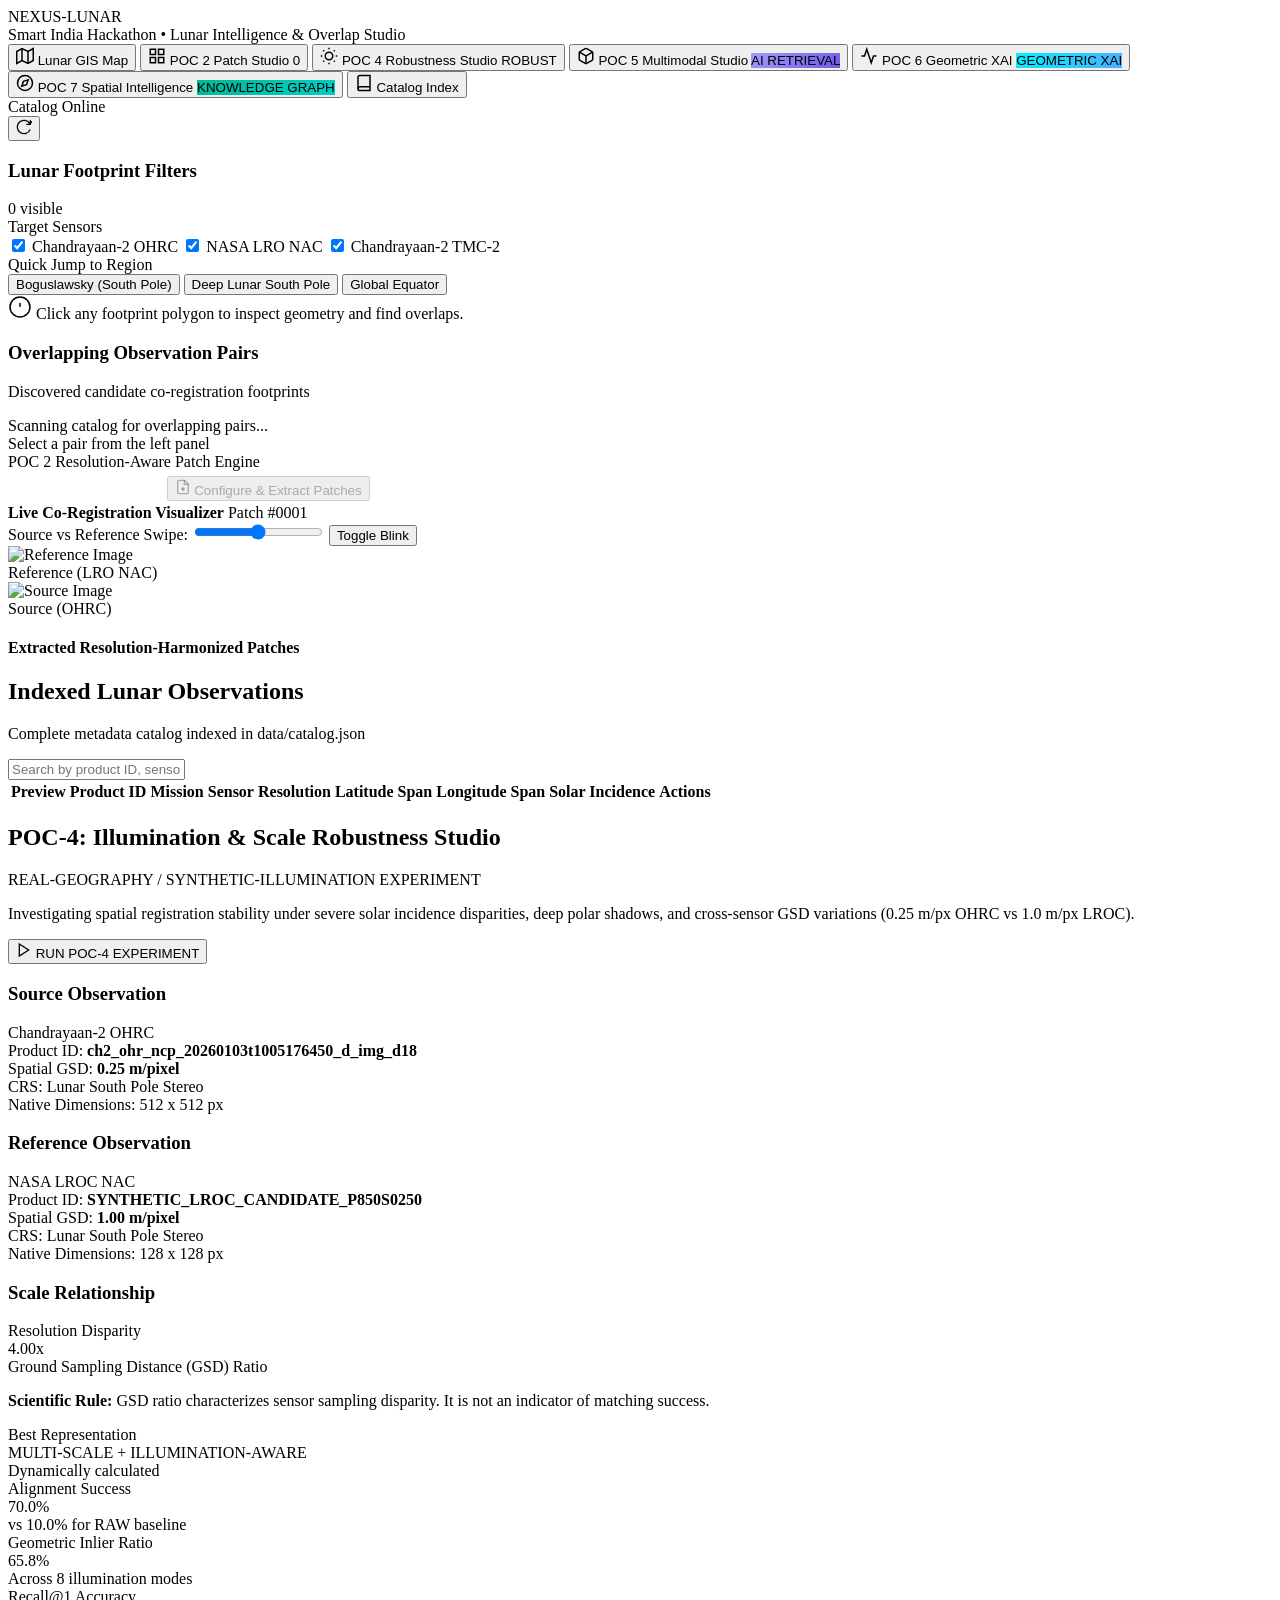
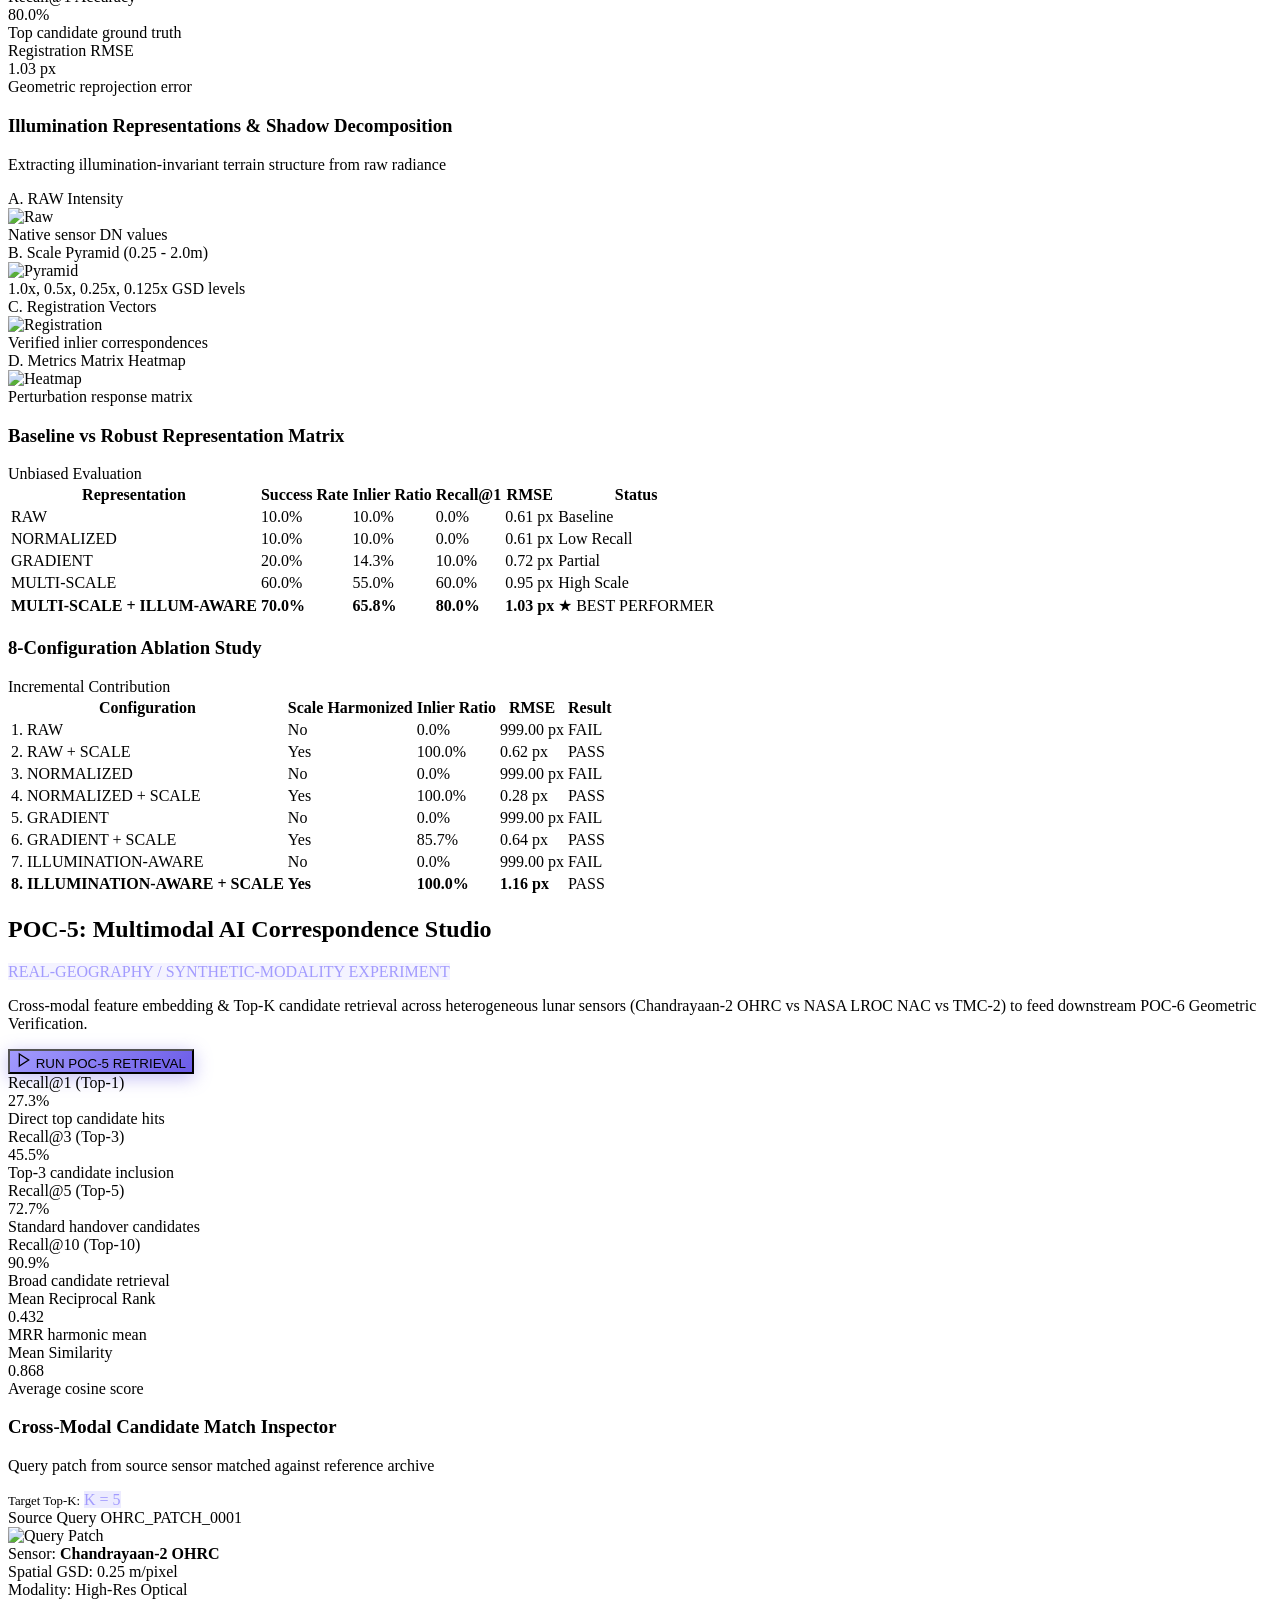
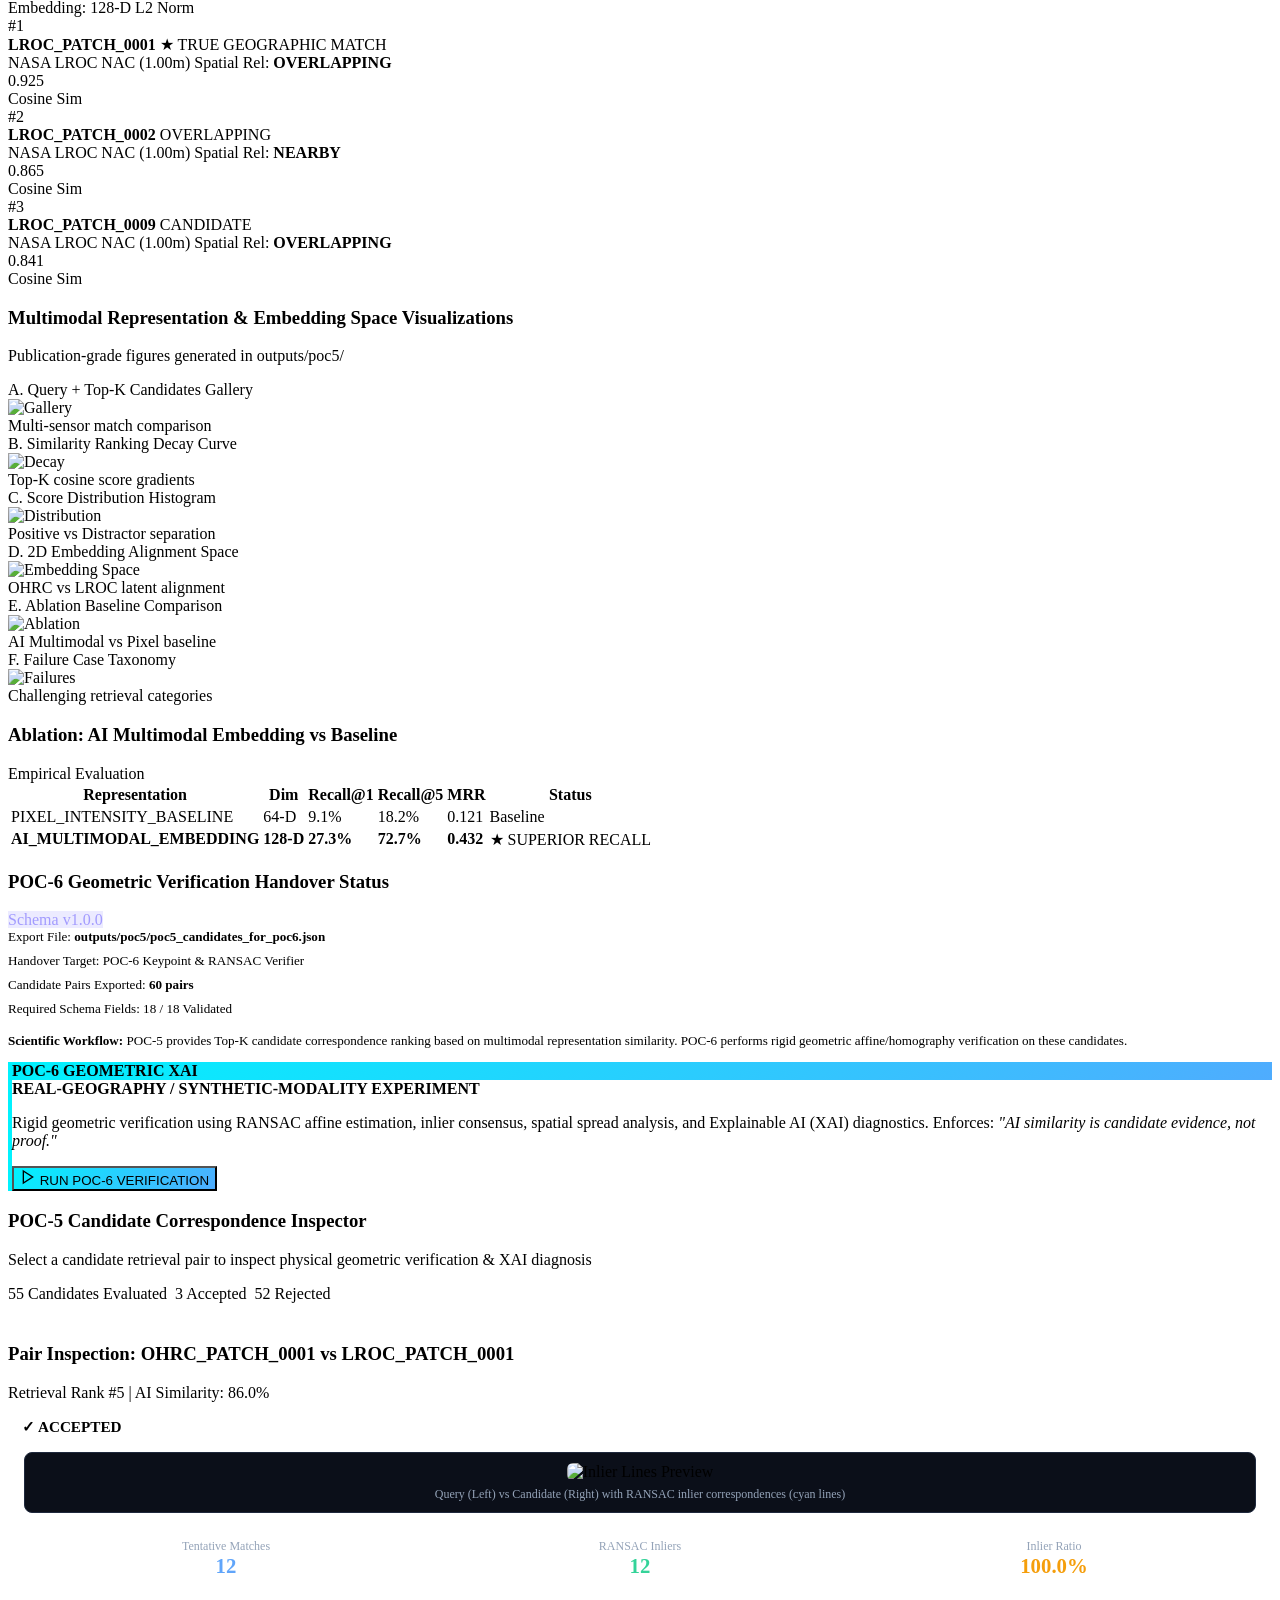
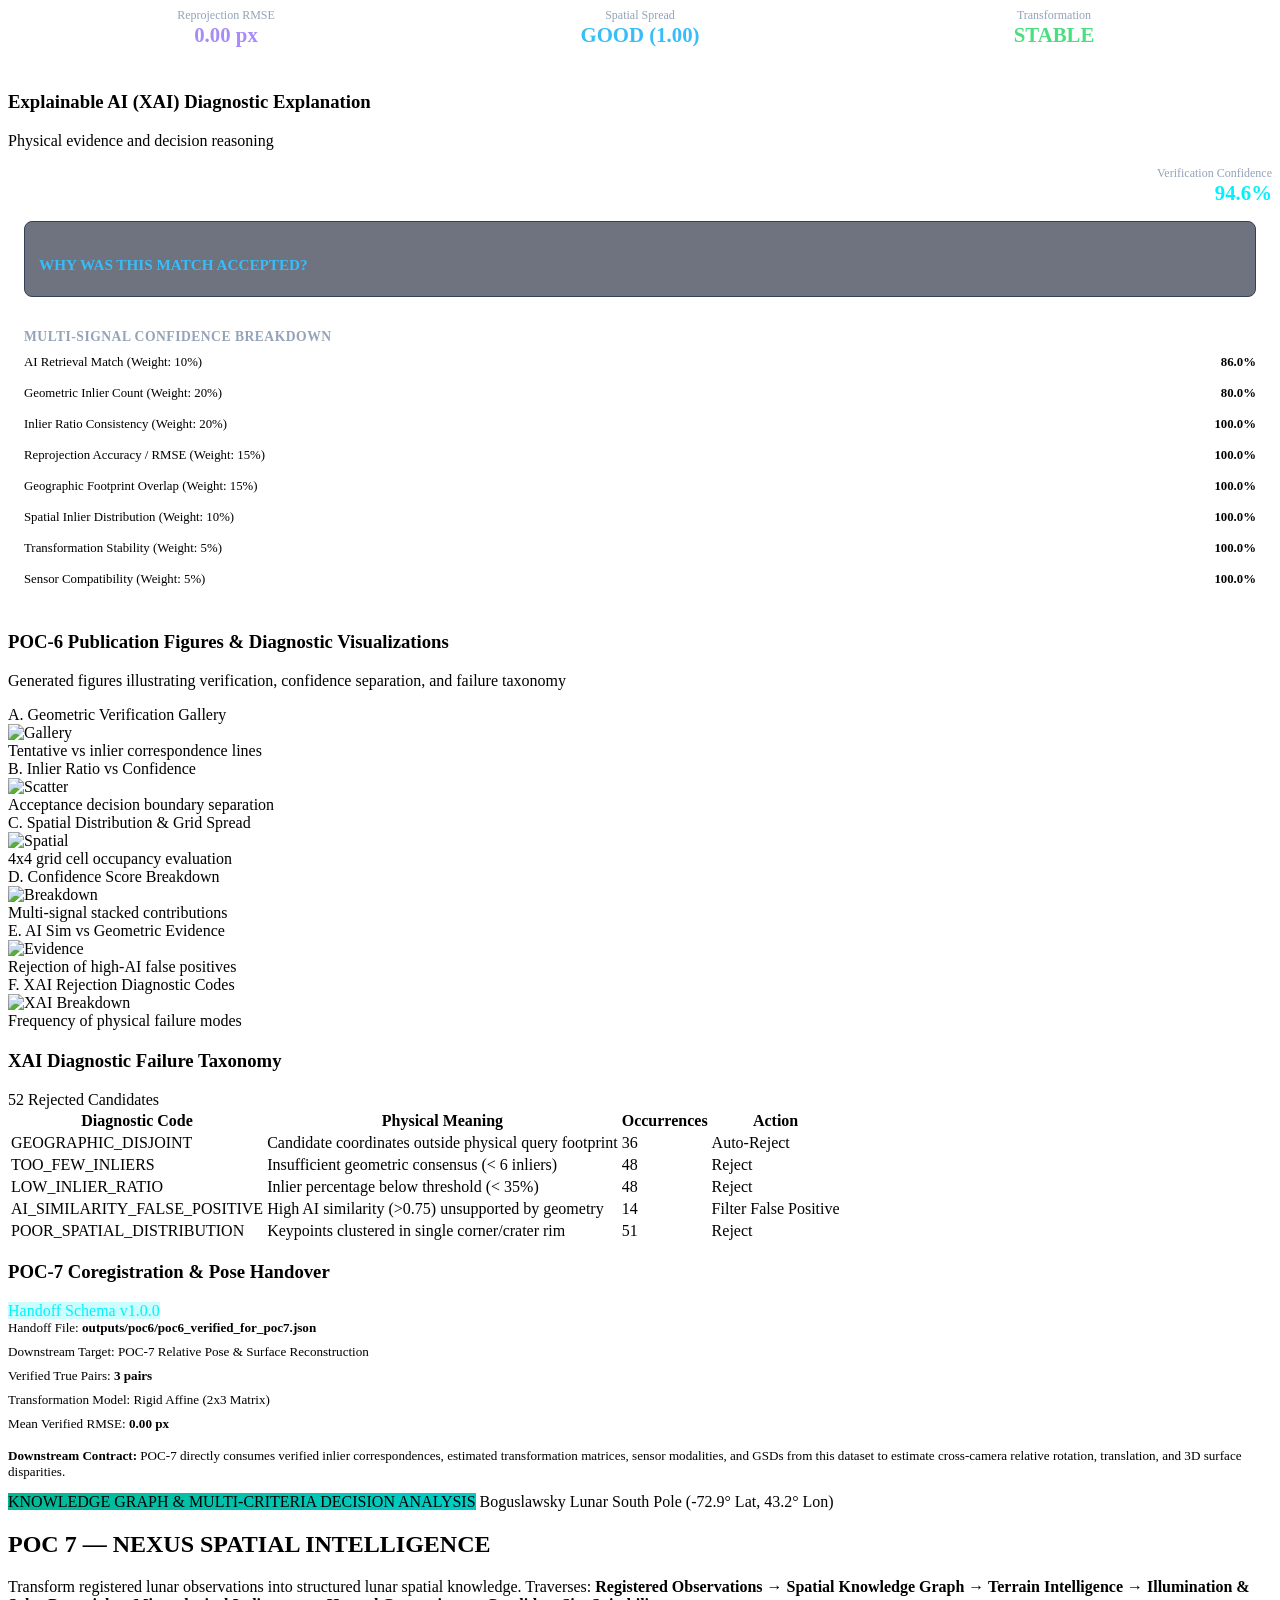
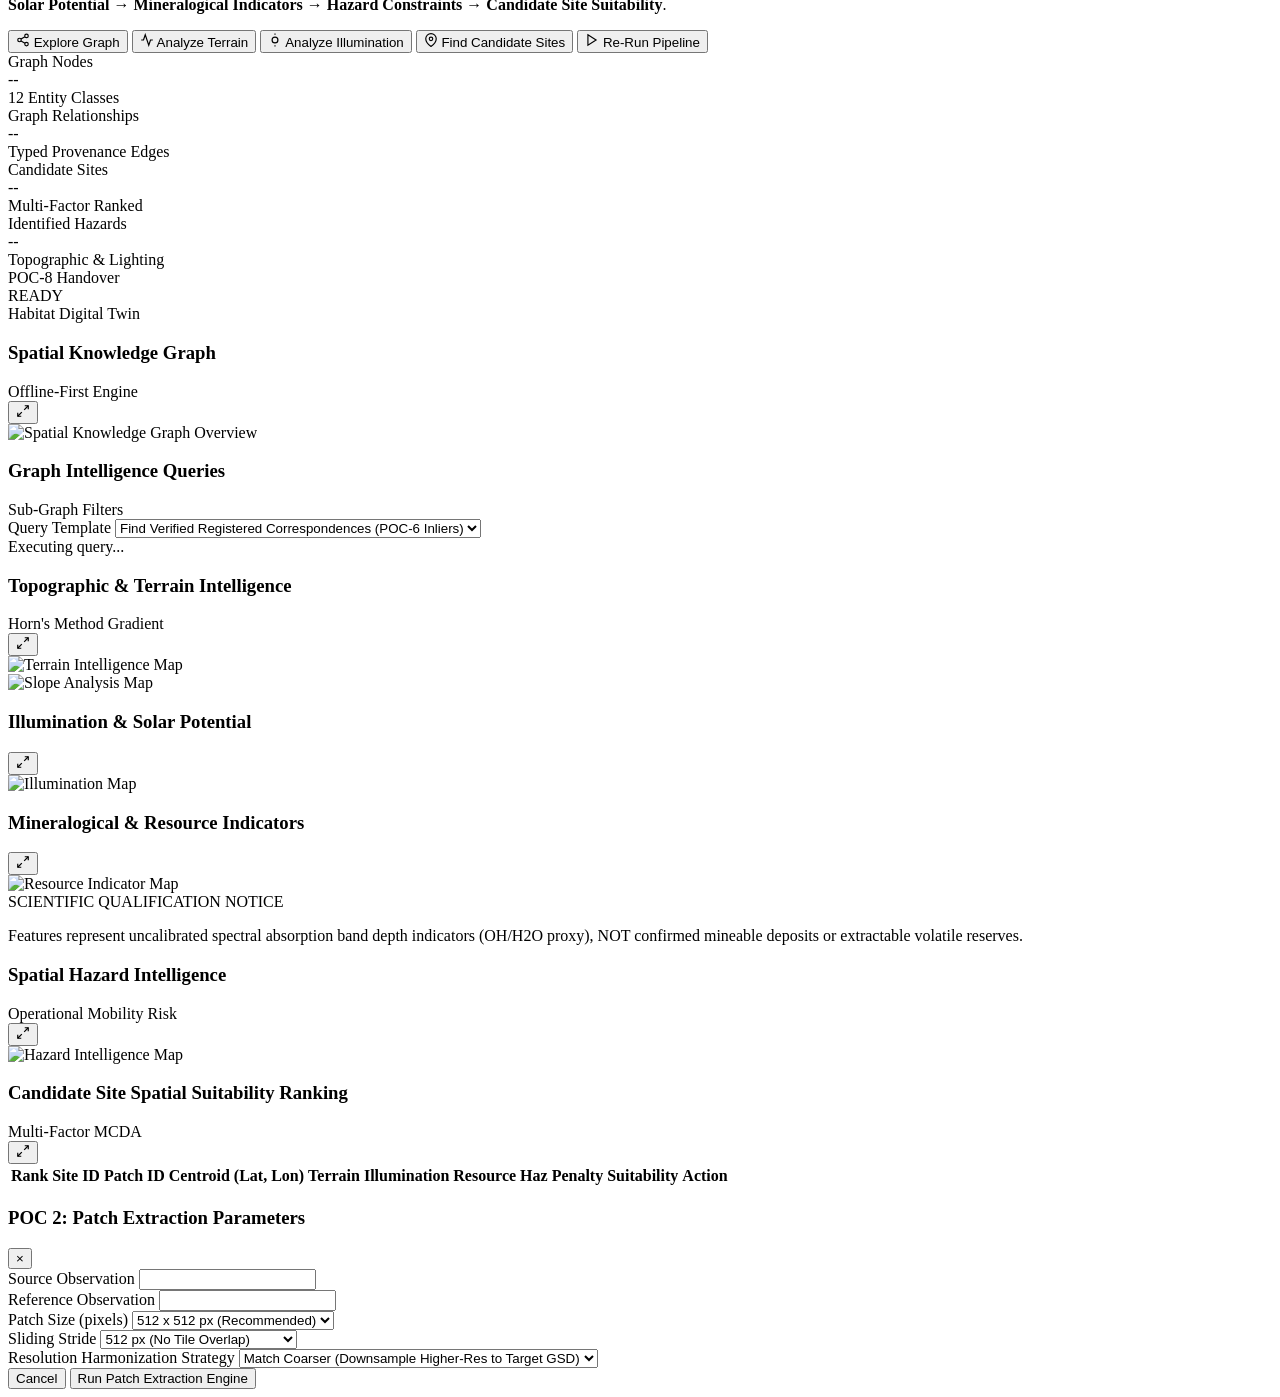
==== web/index.html @ 6a00c462 "feat(POC-7): NEXUS Spatial Intelligence - complete implementation + audit corrections NEXUS-LUNAR PO" ====
<!DOCTYPE html>
<html lang="en">
<head>
  <meta charset="UTF-8">
  <meta name="viewport" content="width=device-width, initial-scale=1.0">
  <title>NEXUS-LUNAR | AI Lunar Intelligence & Spatial Studio</title>
  <link rel="preconnect" href="https://fonts.googleapis.com">
  <link rel="preconnect" href="https://fonts.gstatic.com" crossorigin>
  <link href="https://fonts.googleapis.com/css2?family=Outfit:wght@300;400;500;600;700;800&family=JetBrains+Mono:wght@400;500;600&display=swap" rel="stylesheet">
  <!-- Leaflet CSS for Lunar GIS -->
  <link rel="stylesheet" href="https://unpkg.com/leaflet@1.9.4/dist/leaflet.css" integrity="sha256-p4NxAoJBhIIN+hmNHrzRCf9tD/miZyoHS5obTRR9BMY=" crossorigin=""/>
  <link rel="stylesheet" href="/style.css">
</head>
<body class="nexus-theme">
  <div class="app-layout">
    <!-- Top Navigation Bar -->
    <header class="top-nav">
      <div class="nav-brand">
        <div class="brand-logo">
          <div class="orbit-ring"></div>
          <div class="lunar-core"></div>
        </div>
        <div class="brand-text">
          <div class="brand-title">NEXUS<span>-LUNAR</span></div>
          <div class="brand-subtitle">Smart India Hackathon • Lunar Intelligence & Overlap Studio</div>
        </div>
      </div>

      <div class="nav-tabs">
        <button class="nav-tab active" data-tab="tab-map" id="tabBtnMap">
          <svg width="18" height="18" viewBox="0 0 24 24" fill="none" stroke="currentColor" stroke-width="2"><polygon points="1 6 1 22 8 18 16 22 23 18 23 2 16 6 8 2 1 6"></polygon><line x1="8" y1="2" x2="8" y2="18"></line><line x1="16" y1="6" x2="16" y2="22"></line></svg>
          Lunar GIS Map
        </button>
        <button class="nav-tab" data-tab="tab-patches" id="tabBtnPatches">
          <svg width="18" height="18" viewBox="0 0 24 24" fill="none" stroke="currentColor" stroke-width="2"><rect x="3" y="3" width="7" height="7"></rect><rect x="14" y="3" width="7" height="7"></rect><rect x="14" y="14" width="7" height="7"></rect><rect x="3" y="14" width="7" height="7"></rect></svg>
          POC 2 Patch Studio
          <span class="badge-pulse" id="pairCountBadge">0</span>
        </button>
        <button class="nav-tab" data-tab="tab-poc4" id="tabBtnPOC4">
          <svg width="18" height="18" viewBox="0 0 24 24" fill="none" stroke="currentColor" stroke-width="2"><circle cx="12" cy="12" r="5"></circle><line x1="12" y1="1" x2="12" y2="3"></line><line x1="12" y1="21" x2="12" y2="23"></line><line x1="4.22" y1="4.22" x2="5.64" y2="5.64"></line><line x1="18.36" y1="18.36" x2="19.78" y2="19.78"></line><line x1="1" y1="12" x2="3" y2="12"></line><line x1="21" y1="12" x2="23" y2="12"></line><line x1="4.22" y1="19.78" x2="5.64" y2="18.36"></line><line x1="18.36" y1="5.64" x2="19.78" y2="4.22"></line></svg>
          POC 4 Robustness Studio
          <span class="badge-pulse" id="poc4Badge">ROBUST</span>
        </button>
        <button class="nav-tab" data-tab="tab-poc5" id="tabBtnPOC5">
          <svg width="18" height="18" viewBox="0 0 24 24" fill="none" stroke="currentColor" stroke-width="2"><path d="M21 16V8a2 2 0 0 0-1-1.73l-7-4a2 2 0 0 0-2 0l-7 4A2 2 0 0 0 3 8v8a2 2 0 0 0 1 1.73l7 4a2 2 0 0 0 2 0l7-4A2 2 0 0 0 21 16z"></path><polyline points="3.27 6.96 12 12.01 20.73 6.96"></polyline><line x1="12" y1="22.08" x2="12" y2="12"></line></svg>
          POC 5 Multimodal Studio
          <span class="badge-pulse" id="poc5Badge" style="background: linear-gradient(135deg, #a29bfe, #6c5ce7);">AI RETRIEVAL</span>
        </button>
        <button class="nav-tab" data-tab="tab-poc6" id="tabBtnPOC6">
          <svg width="18" height="18" viewBox="0 0 24 24" fill="none" stroke="currentColor" stroke-width="2"><polyline points="22 12 18 12 15 21 9 3 6 12 2 12"></polyline></svg>
          POC 6 Geometric XAI
          <span class="badge-pulse" id="poc6Badge" style="background: linear-gradient(135deg, #00f2fe, #4facfe);">GEOMETRIC XAI</span>
        </button>
        <button class="nav-tab" data-tab="tab-poc7" id="tabBtnPOC7">
          <svg width="18" height="18" viewBox="0 0 24 24" fill="none" stroke="currentColor" stroke-width="2"><circle cx="12" cy="12" r="10"></circle><polygon points="16.24 7.76 14.12 14.12 7.76 16.24 9.88 9.88 16.24 7.76"></polygon></svg>
          POC 7 Spatial Intelligence
          <span class="badge-pulse" id="poc7Badge" style="background: linear-gradient(135deg, #00b894, #00cec9);">KNOWLEDGE GRAPH</span>
        </button>
        <button class="nav-tab" data-tab="tab-catalog" id="tabBtnCatalog">
          <svg width="18" height="18" viewBox="0 0 24 24" fill="none" stroke="currentColor" stroke-width="2"><path d="M4 19.5A2.5 2.5 0 0 1 6.5 17H20"></path><path d="M6.5 2H20v20H6.5A2.5 2.5 0 0 1 4 19.5v-15A2.5 2.5 0 0 1 6.5 2z"></path></svg>
          Catalog Index
        </button>
      </div>


      <div class="nav-actions">
        <div class="status-indicator">
          <span class="pulse-dot"></span>
          <span class="status-text" id="statusText">Catalog Online</span>
        </div>
        <button class="btn-refresh" id="btnRefreshCatalog" title="Reload Catalog">
          <svg width="16" height="16" viewBox="0 0 24 24" fill="none" stroke="currentColor" stroke-width="2"><path d="M21.5 2v6h-6M21.34 15.57a10 10 0 1 1-.57-8.38l5.67-5.67"/></svg>
        </button>
      </div>
    </header>

    <!-- Main Content Workspace -->
    <main class="main-content">
      <!-- TAB 1: Lunar GIS Map View -->
      <section class="tab-pane active" id="tab-map">
        <div class="map-workspace">
          <div id="lunarMap" class="lunar-map-container"></div>

          <!-- Map Overlay Floating Control Panel -->
          <div class="map-floating-panel glassmorphism">
            <div class="panel-header">
              <h3>Lunar Footprint Filters</h3>
              <span class="tag-pill" id="visibleFootprintsCount">0 visible</span>
            </div>
            
            <div class="filter-group">
              <label class="filter-label">Target Sensors</label>
              <div class="sensor-chips">
                <label class="chip chip-ohrc">
                  <input type="checkbox" checked value="OHRC" class="sensor-filter">
                  <span class="chip-color"></span> Chandrayaan-2 OHRC
                </label>
                <label class="chip chip-lro">
                  <input type="checkbox" checked value="LRO_NAC" class="sensor-filter">
                  <span class="chip-color"></span> NASA LRO NAC
                </label>
                <label class="chip chip-tmc">
                  <input type="checkbox" checked value="TMC2" class="sensor-filter">
                  <span class="chip-color"></span> Chandrayaan-2 TMC-2
                </label>
              </div>
            </div>

            <div class="quick-jump-group">
              <label class="filter-label">Quick Jump to Region</label>
              <div class="jump-buttons">
                <button class="btn-jump" data-lat="-73.25" data-lon="26.0" data-zoom="7">
                  Boguslawsky (South Pole)
                </button>
                <button class="btn-jump" data-lat="-85.0" data-lon="0.0" data-zoom="6">
                  Deep Lunar South Pole
                </button>
                <button class="btn-jump" data-lat="0.0" data-lon="0.0" data-zoom="3">
                  Global Equator
                </button>
              </div>
            </div>

            <div class="layer-info-card" id="selectedObservationCard">
              <div class="card-empty-state">
                <svg width="24" height="24" viewBox="0 0 24 24" fill="none" stroke="currentColor" stroke-width="1.5"><circle cx="12" cy="12" r="10"></circle><line x1="12" y1="8" x2="12" y2="12"></line><line x1="12" y1="16" x2="12.01" y2="16"></line></svg>
                <span>Click any footprint polygon to inspect geometry and find overlaps.</span>
              </div>
            </div>
          </div>
        </div>
      </section>

      <!-- TAB 2: POC 2 Patch Studio -->
      <section class="tab-pane" id="tab-patches">
        <div class="patches-studio-layout">
          <!-- Left Sidebar: Overlapping Pairs Browser -->
          <aside class="studio-sidebar glassmorphism">
            <div class="sidebar-header">
              <h3>Overlapping Observation Pairs</h3>
              <p class="subtitle">Discovered candidate co-registration footprints</p>
            </div>

            <div class="pairs-list" id="pairsContainer">
              <!-- Dynamically populated -->
              <div class="loading-spinner-box">
                <div class="spinner"></div>
                <span>Scanning catalog for overlapping pairs...</span>
              </div>
            </div>
          </aside>

          <!-- Right Center: Patch Studio & Split Comparison Canvas -->
          <section class="studio-workspace">
            <div class="studio-topbar glassmorphism" id="activePairBanner">
              <div class="pair-headline">
                <div class="headline-title" id="bannerPairTitle">Select a pair from the left panel</div>
                <div class="headline-meta" id="bannerPairMeta">POC 2 Resolution-Aware Patch Engine</div>
              </div>
              <div class="pair-actions">
                <button class="btn-secondary" id="btnViewPairOnMap" disabled style="display: inline-flex; align-items: center; gap: 6px; padding: 9px 14px; font-size: 0.85rem; color: #fff; background: rgba(255,255,255,0.06); border: 1px solid var(--border-subtle); border-radius: 8px; cursor: pointer;">
                  <svg width="15" height="15" viewBox="0 0 24 24" fill="none" stroke="currentColor" stroke-width="2"><polygon points="1 6 1 22 8 18 16 22 23 18 23 2 16 6 8 2 1 6"></polygon></svg>
                  View on GIS Map
                </button>
                <button class="btn-primary" id="btnOpenExtractModal" disabled>
                  <svg width="16" height="16" viewBox="0 0 24 24" fill="none" stroke="currentColor" stroke-width="2"><path d="M14 2H6a2 2 0 0 0-2 2v16a2 2 0 0 0 2 2h12a2 2 0 0 0 2-2V8z"></path><polyline points="14 2 14 8 20 8"></polyline><line x1="12" y1="18" x2="12" y2="12"></line><line x1="9" y1="15" x2="15" y2="15"></line></svg>
                  Configure & Extract Patches
                </button>
              </div>
            </div>

            <!-- Split-Screen Interactive Comparison Tool -->
            <div class="split-viewer-card glassmorphism" id="splitViewerContainer">
              <div class="viewer-header">
                <div class="viewer-title">
                  <span class="indicator-icon"></span>
                  <strong>Live Co-Registration Visualizer</strong>
                  <span class="active-patch-label" id="currentPatchLabel">Patch #0001</span>
                </div>
                <div class="viewer-controls">
                  <span class="slider-label">Source vs Reference Swipe:</span>
                  <input type="range" min="0" max="100" value="50" class="compare-slider" id="compareSlider">
                  <button class="btn-toggle" id="btnToggleMode">Toggle Blink</button>
                </div>
              </div>

              <div class="comparison-stage" id="comparisonStage">
                <div class="stage-layer layer-ref" id="layerRef">
                  <img id="imgRefView" src="" alt="Reference Image">
                  <div class="stage-tag tag-ref" id="lblRefTag">Reference (LRO NAC)</div>
                </div>
                <div class="stage-layer layer-src" id="layerSrc">
                  <img id="imgSrcView" src="" alt="Source Image">
                  <div class="stage-tag tag-src" id="lblSrcTag">Source (OHRC)</div>
                </div>
                <div class="divider-line" id="dividerLine">
                  <div class="divider-handle"></div>
                </div>
              </div>
            </div>

            <!-- Extracted Patches Grid -->
            <div class="extracted-patches-container">
              <div class="section-title-row">
                <h4>Extracted Resolution-Harmonized Patches</h4>
                <div class="stats-pills" id="patchStatsPills"></div>
              </div>
              <div class="patches-grid-view" id="patchesGridView">
                <!-- Dynamically rendered -->
              </div>
            </div>
          </section>
        </div>
      </section>

      <!-- TAB 3: Catalog Index Table -->
      <section class="tab-pane" id="tab-catalog">
        <div class="catalog-workspace glassmorphism">
          <div class="catalog-header-row">
            <div>
              <h2>Indexed Lunar Observations</h2>
              <p class="subtitle">Complete metadata catalog indexed in data/catalog.json</p>
            </div>
            <div class="search-box">
              <input type="text" id="catalogSearchInput" placeholder="Search by product ID, sensor, or mission...">
            </div>
          </div>

          <div class="table-container">
            <table class="catalog-table">
              <thead>
                <tr>
                  <th>Preview</th>
                  <th>Product ID</th>
                  <th>Mission</th>
                  <th>Sensor</th>
                  <th>Resolution</th>
                  <th>Latitude Span</th>
                  <th>Longitude Span</th>
                  <th>Solar Incidence</th>
                  <th>Actions</th>
                </tr>
              </thead>
              <tbody id="catalogTableBody">
                <!-- Dynamically generated rows -->
              </tbody>
            </table>
          </div>
        </div>
      </section>
      
      <!-- TAB 4: POC 4 Illumination & Scale Robustness Studio -->
      <section class="tab-pane" id="tab-poc4">
        <div class="poc4-workspace">
          <!-- Top Control Header Banner -->
          <div class="poc4-top-banner glassmorphism">
            <div class="banner-left">
              <div class="banner-title-row">
                <span class="pulse-dot active"></span>
                <h2>POC-4: Illumination & Scale Robustness Studio</h2>
                <span class="provenance-pill" id="poc4ProvenanceLabel">REAL-GEOGRAPHY / SYNTHETIC-ILLUMINATION EXPERIMENT</span>
              </div>
              <p class="banner-desc">
                Investigating spatial registration stability under severe solar incidence disparities, deep polar shadows, and cross-sensor GSD variations (0.25 m/px OHRC vs 1.0 m/px LROC).
              </p>
            </div>
            <div class="banner-actions">
              <button class="btn-primary btn-run-poc4" id="btnRunPOC4Experiment">
                <svg width="16" height="16" viewBox="0 0 24 24" fill="none" stroke="currentColor" stroke-width="2"><polygon points="5 3 19 12 5 21 5 3"></polygon></svg>
                RUN POC-4 EXPERIMENT
              </button>
            </div>
          </div>

          <!-- Real-Time Stepped Execution Tracker -->
          <div class="execution-progress-card glassmorphism" id="poc4ProgressCard" style="display: none;">
            <div class="progress-header">
              <span class="progress-title">Experiment Pipeline Execution in Progress...</span>
              <span class="progress-step-label" id="poc4CurrentStep">Step 1 of 9</span>
            </div>
            <div class="progress-bar-track">
              <div class="progress-bar-fill" id="poc4ProgressBar" style="width: 15%;"></div>
            </div>
            <div class="steps-flow" id="poc4StepsFlow">
              <span class="step-badge active">1. Patches</span>
              <span class="step-badge">2. Illumination</span>
              <span class="step-badge">3. Shadows</span>
              <span class="step-badge">4. Pyramids</span>
              <span class="step-badge">5. Features</span>
              <span class="step-badge">6. Matching</span>
              <span class="step-badge">7. RANSAC</span>
              <span class="step-badge">8. Metrics</span>
              <span class="step-badge">9. Figures</span>
            </div>
          </div>

          <!-- Row 1: Observation Pairs & Scale Characteristics -->
          <div class="poc4-grid-row">
            <div class="poc4-card glassmorphism">
              <div class="card-header">
                <h3>Source Observation</h3>
                <span class="tag-pill tag-ohrc">Chandrayaan-2 OHRC</span>
              </div>
              <div class="card-body">
                <div class="info-row"><span class="lbl">Product ID:</span> <strong id="poc4SrcId" class="val-code">ch2_ohr_ncp_20260103t1005176450_d_img_d18</strong></div>
                <div class="info-row"><span class="lbl">Spatial GSD:</span> <strong>0.25 m/pixel</strong></div>
                <div class="info-row"><span class="lbl">CRS:</span> <span>Lunar South Pole Stereo</span></div>
                <div class="info-row"><span class="lbl">Native Dimensions:</span> <span>512 x 512 px</span></div>
              </div>
            </div>

            <div class="poc4-card glassmorphism">
              <div class="card-header">
                <h3>Reference Observation</h3>
                <span class="tag-pill tag-lro">NASA LROC NAC</span>
              </div>
              <div class="card-body">
                <div class="info-row"><span class="lbl">Product ID:</span> <strong id="poc4RefId" class="val-code">SYNTHETIC_LROC_CANDIDATE_P850S0250</strong></div>
                <div class="info-row"><span class="lbl">Spatial GSD:</span> <strong>1.00 m/pixel</strong></div>
                <div class="info-row"><span class="lbl">CRS:</span> <span>Lunar South Pole Stereo</span></div>
                <div class="info-row"><span class="lbl">Native Dimensions:</span> <span>128 x 128 px</span></div>
              </div>
            </div>

            <div class="poc4-card glassmorphism">
              <div class="card-header">
                <h3>Scale Relationship</h3>
                <span class="tag-pill">Resolution Disparity</span>
              </div>
              <div class="card-body">
                <div class="metric-display">
                  <div class="metric-val" id="poc4GsdRatio">4.00x</div>
                  <div class="metric-lbl">Ground Sampling Distance (GSD) Ratio</div>
                </div>
                <p class="footnote">
                  <strong>Scientific Rule:</strong> GSD ratio characterizes sensor sampling disparity. It is not an indicator of matching success.
                </p>
              </div>
            </div>
          </div>

          <!-- Row 2: Live Quantitative Metrics Scorecard -->
          <div class="metrics-scorecard-row">
            <div class="score-card glassmorphism">
              <div class="score-lbl">Best Representation</div>
              <div class="score-val highlight-cyan" id="poc4BestRep">MULTI-SCALE + ILLUMINATION-AWARE</div>
              <div class="score-sub">Dynamically calculated</div>
            </div>
            <div class="score-card glassmorphism">
              <div class="score-lbl">Alignment Success</div>
              <div class="score-val highlight-green" id="poc4SuccessRate">70.0%</div>
              <div class="score-sub">vs 10.0% for RAW baseline</div>
            </div>
            <div class="score-card glassmorphism">
              <div class="score-lbl">Geometric Inlier Ratio</div>
              <div class="score-val highlight-purple" id="poc4InlierRatio">65.8%</div>
              <div class="score-sub">Across 8 illumination modes</div>
            </div>
            <div class="score-card glassmorphism">
              <div class="score-lbl">Recall@1 Accuracy</div>
              <div class="score-val highlight-amber" id="poc4Recall1">80.0%</div>
              <div class="score-sub">Top candidate ground truth</div>
            </div>
            <div class="score-card glassmorphism">
              <div class="score-lbl">Registration RMSE</div>
              <div class="score-val highlight-cyan" id="poc4Rmse">1.03 px</div>
              <div class="score-sub">Geometric reprojection error</div>
            </div>
          </div>

          <!-- Row 3: Visual Representations Gallery -->
          <div class="poc4-section-card glassmorphism">
            <div class="section-header-row">
              <div>
                <h3>Illumination Representations & Shadow Decomposition</h3>
                <p class="subtitle">Extracting illumination-invariant terrain structure from raw radiance</p>
              </div>
            </div>
            <div class="rep-gallery-grid">
              <div class="gallery-item">
                <div class="gallery-title">A. RAW Intensity</div>
                <div class="gallery-img-box"><img src="/outputs/poc4/illumination_comparison.png" alt="Raw" class="img-preview-trigger" data-title="Figure 1: Illumination Comparison"></div>
                <div class="gallery-sub">Native sensor DN values</div>
              </div>
              <div class="gallery-item">
                <div class="gallery-title">B. Scale Pyramid (0.25 - 2.0m)</div>
                <div class="gallery-img-box"><img src="/outputs/poc4/scale_pyramid.png" alt="Pyramid" class="img-preview-trigger" data-title="Figure 2: Multi-Scale Image Pyramid"></div>
                <div class="gallery-sub">1.0x, 0.5x, 0.25x, 0.125x GSD levels</div>
              </div>
              <div class="gallery-item">
                <div class="gallery-title">C. Registration Vectors</div>
                <div class="gallery-img-box"><img src="/outputs/poc4/registration_comparison.png" alt="Registration" class="img-preview-trigger" data-title="Figure 3: Registration Comparison"></div>
                <div class="gallery-sub">Verified inlier correspondences</div>
              </div>
              <div class="gallery-item">
                <div class="gallery-title">D. Metrics Matrix Heatmap</div>
                <div class="gallery-img-box"><img src="/outputs/poc4/illumination_scale_heatmap.png" alt="Heatmap" class="img-preview-trigger" data-title="Figure 5: Illumination & Scale Heatmap"></div>
                <div class="gallery-sub">Perturbation response matrix</div>
              </div>
            </div>
          </div>

          <!-- Row 4: Baseline Comparison & Ablation Tables -->
          <div class="poc4-tables-row">
            <div class="poc4-table-card glassmorphism">
              <div class="table-card-header">
                <h3>Baseline vs Robust Representation Matrix</h3>
                <span class="tag-pill tag-green">Unbiased Evaluation</span>
              </div>
              <div class="table-container">
                <table class="poc4-table" id="poc4ComparisonTable">
                  <thead>
                    <tr>
                      <th>Representation</th>
                      <th>Success Rate</th>
                      <th>Inlier Ratio</th>
                      <th>Recall@1</th>
                      <th>RMSE</th>
                      <th>Status</th>
                    </tr>
                  </thead>
                  <tbody id="poc4ComparisonTableBody">
                    <tr><td>RAW</td><td>10.0%</td><td>10.0%</td><td>0.0%</td><td>0.61 px</td><td><span class="pill-fail">Baseline</span></td></tr>
                    <tr><td>NORMALIZED</td><td>10.0%</td><td>10.0%</td><td>0.0%</td><td>0.61 px</td><td><span class="pill-fail">Low Recall</span></td></tr>
                    <tr><td>GRADIENT</td><td>20.0%</td><td>14.3%</td><td>10.0%</td><td>0.72 px</td><td><span class="pill-neutral">Partial</span></td></tr>
                    <tr><td>MULTI-SCALE</td><td>60.0%</td><td>55.0%</td><td>60.0%</td><td>0.95 px</td><td><span class="pill-pass">High Scale</span></td></tr>
                    <tr class="highlight-row"><td><strong>MULTI-SCALE + ILLUM-AWARE</strong></td><td><strong>70.0%</strong></td><td><strong>65.8%</strong></td><td><strong>80.0%</strong></td><td><strong>1.03 px</strong></td><td><span class="pill-winner">★ BEST PERFORMER</span></td></tr>
                  </tbody>
                </table>
              </div>
            </div>

            <div class="poc4-table-card glassmorphism">
              <div class="table-card-header">
                <h3>8-Configuration Ablation Study</h3>
                <span class="tag-pill">Incremental Contribution</span>
              </div>
              <div class="table-container">
                <table class="poc4-table" id="poc4AblationTable">
                  <thead>
                    <tr>
                      <th>Configuration</th>
                      <th>Scale Harmonized</th>
                      <th>Inlier Ratio</th>
                      <th>RMSE</th>
                      <th>Result</th>
                    </tr>
                  </thead>
                  <tbody id="poc4AblationTableBody">
                    <tr><td>1. RAW</td><td>No</td><td>0.0%</td><td>999.00 px</td><td><span class="pill-fail">FAIL</span></td></tr>
                    <tr><td>2. RAW + SCALE</td><td>Yes</td><td>100.0%</td><td>0.62 px</td><td><span class="pill-pass">PASS</span></td></tr>
                    <tr><td>3. NORMALIZED</td><td>No</td><td>0.0%</td><td>999.00 px</td><td><span class="pill-fail">FAIL</span></td></tr>
                    <tr><td>4. NORMALIZED + SCALE</td><td>Yes</td><td>100.0%</td><td>0.28 px</td><td><span class="pill-pass">PASS</span></td></tr>
                    <tr><td>5. GRADIENT</td><td>No</td><td>0.0%</td><td>999.00 px</td><td><span class="pill-fail">FAIL</span></td></tr>
                    <tr><td>6. GRADIENT + SCALE</td><td>Yes</td><td>85.7%</td><td>0.64 px</td><td><span class="pill-pass">PASS</span></td></tr>
                    <tr><td>7. ILLUMINATION-AWARE</td><td>No</td><td>0.0%</td><td>999.00 px</td><td><span class="pill-fail">FAIL</span></td></tr>
                    <tr class="highlight-row"><td><strong>8. ILLUMINATION-AWARE + SCALE</strong></td><td><strong>Yes</strong></td><td><strong>100.0%</strong></td><td><strong>1.16 px</strong></td><td><span class="pill-winner">PASS</span></td></tr>
                  </tbody>
                </table>
              </div>
            </div>
          </div>
        </div>
      </section>

      <!-- TAB 5: POC 5 Multimodal AI Correspondence & Retrieval Studio -->
      <section class="tab-pane" id="tab-poc5">
        <div class="poc5-workspace">
          <!-- Top Control Header Banner -->
          <div class="poc5-top-banner glassmorphism">
            <div class="banner-left">
              <div class="banner-title-row">
                <span class="pulse-dot active" style="background: #a29bfe; box-shadow: 0 0 8px #a29bfe;"></span>
                <h2>POC-5: Multimodal AI Correspondence Studio</h2>
                <span class="provenance-pill" id="poc5ProvenanceLabel" style="border-color: #a29bfe; color: #a29bfe; background: rgba(162, 155, 254, 0.12);">REAL-GEOGRAPHY / SYNTHETIC-MODALITY EXPERIMENT</span>
              </div>
              <p class="banner-desc">
                Cross-modal feature embedding & Top-K candidate retrieval across heterogeneous lunar sensors (Chandrayaan-2 OHRC vs NASA LROC NAC vs TMC-2) to feed downstream POC-6 Geometric Verification.
              </p>
            </div>
            <div class="banner-actions">
              <button class="btn-primary btn-run-poc5" id="btnRunPOC5Experiment" style="background: linear-gradient(135deg, #a29bfe 0%, #6c5ce7 100%); box-shadow: 0 4px 18px rgba(108, 92, 231, 0.4);">
                <svg width="16" height="16" viewBox="0 0 24 24" fill="none" stroke="currentColor" stroke-width="2"><polygon points="5 3 19 12 5 21 5 3"></polygon></svg>
                RUN POC-5 RETRIEVAL
              </button>
            </div>
          </div>

          <!-- Real-Time Stepped Execution Tracker -->
          <div class="execution-progress-card glassmorphism" id="poc5ProgressCard" style="display: none; border-color: rgba(162, 155, 254, 0.4);">
            <div class="progress-header">
              <span class="progress-title">Cross-Modal AI Retrieval Pipeline in Progress...</span>
              <span class="progress-step-label" id="poc5CurrentStep" style="color: #a29bfe;">Step 1 of 6</span>
            </div>
            <div class="progress-bar-track">
              <div class="progress-bar-fill" id="poc5ProgressBar" style="background: linear-gradient(90deg, #a29bfe, #00f2fe); width: 15%;"></div>
            </div>
            <div class="steps-flow" id="poc5StepsFlow">
              <span class="step-badge active">1. Patches</span>
              <span class="step-badge">2. Encoders</span>
              <span class="step-badge">3. Dense Embeddings</span>
              <span class="step-badge">4. Cosine Matrix</span>
              <span class="step-badge">5. Top-K Ranking</span>
              <span class="step-badge">6. Handover to POC-6</span>
            </div>
          </div>

          <!-- Row 1: Live Quantitative Retrieval Scorecards -->
          <div class="metrics-scorecard-row">
            <div class="score-card glassmorphism" style="border-top-color: #a29bfe;">
              <div class="score-lbl">Recall@1 (Top-1)</div>
              <div class="score-val highlight-purple" id="poc5Recall1">27.3%</div>
              <div class="score-sub">Direct top candidate hits</div>
            </div>
            <div class="score-card glassmorphism" style="border-top-color: #00f2fe;">
              <div class="score-lbl">Recall@3 (Top-3)</div>
              <div class="score-val highlight-cyan" id="poc5Recall3">45.5%</div>
              <div class="score-sub">Top-3 candidate inclusion</div>
            </div>
            <div class="score-card glassmorphism" style="border-top-color: #2ed573;">
              <div class="score-lbl">Recall@5 (Top-5)</div>
              <div class="score-val highlight-green" id="poc5Recall5">72.7%</div>
              <div class="score-sub">Standard handover candidates</div>
            </div>
            <div class="score-card glassmorphism" style="border-top-color: #ffd32a;">
              <div class="score-lbl">Recall@10 (Top-10)</div>
              <div class="score-val highlight-amber" id="poc5Recall10">90.9%</div>
              <div class="score-sub">Broad candidate retrieval</div>
            </div>
            <div class="score-card glassmorphism" style="border-top-color: #ff7675;">
              <div class="score-lbl">Mean Reciprocal Rank</div>
              <div class="score-val highlight-purple" id="poc5Mrr">0.432</div>
              <div class="score-sub">MRR harmonic mean</div>
            </div>
            <div class="score-card glassmorphism" style="border-top-color: #00f2fe;">
              <div class="score-lbl">Mean Similarity</div>
              <div class="score-val highlight-cyan" id="poc5MeanSim">0.868</div>
              <div class="score-sub">Average cosine score</div>
            </div>
          </div>

          <!-- Row 2: Live Query & Top-K Candidates Viewer -->
          <div class="poc5-retrieval-stage-card glassmorphism">
            <div class="section-header-row">
              <div>
                <h3>Cross-Modal Candidate Match Inspector</h3>
                <p class="subtitle">Query patch from source sensor matched against reference archive</p>
              </div>
              <div class="retrieval-controls">
                <span class="lbl" style="font-size: 0.8rem; color: var(--text-secondary);">Target Top-K:</span>
                <span class="tag-pill" style="background: rgba(162, 155, 254, 0.2); color: #a29bfe;">K = 5</span>
              </div>
            </div>

            <div class="poc5-retrieval-split">
              <!-- Left: Query Patch Info -->
              <div class="query-patch-card glassmorphism">
                <div class="card-header">
                  <span class="tag-pill tag-ohrc">Source Query</span>
                  <span class="val-code" id="poc5ActiveQueryId">OHRC_PATCH_0001</span>
                </div>
                <div class="patch-preview-img-box">
                  <img src="/outputs/poc5/query_retrieval_gallery.png" alt="Query Patch" id="poc5QueryImgPreview" class="img-preview-trigger" data-title="POC-5 Query Patch Preview">
                </div>
                <div class="patch-meta-list">
                  <div class="info-row"><span class="lbl">Sensor:</span> <strong>Chandrayaan-2 OHRC</strong></div>
                  <div class="info-row"><span class="lbl">Spatial GSD:</span> <span>0.25 m/pixel</span></div>
                  <div class="info-row"><span class="lbl">Modality:</span> <span>High-Res Optical</span></div>
                  <div class="info-row"><span class="lbl">Embedding:</span> <span class="val-code">128-D L2 Norm</span></div>
                </div>
              </div>

              <!-- Right: Top-K Ranked Candidate Cards -->
              <div class="candidates-ranked-container" id="poc5CandidatesList">
                <!-- Dynamically populated or fallback initial -->
                <div class="candidate-rank-card glassmorphism winner-card">
                  <div class="cand-rank-badge">#1</div>
                  <div class="cand-info-col">
                    <div class="cand-title-row">
                      <strong class="val-code">LROC_PATCH_0001</strong>
                      <span class="pill-winner">★ TRUE GEOGRAPHIC MATCH</span>
                    </div>
                    <div class="cand-meta-row">
                      <span>NASA LROC NAC (1.00m)</span>
                      <span>Spatial Rel: <strong>OVERLAPPING</strong></span>
                    </div>
                    <div class="cand-sim-bar-track">
                      <div class="cand-sim-bar-fill" style="width: 92.5%; background: linear-gradient(90deg, #a29bfe, #2ed573);"></div>
                    </div>
                  </div>
                  <div class="cand-score-col">
                    <div class="cand-score-val">0.925</div>
                    <div class="cand-score-lbl">Cosine Sim</div>
                  </div>
                </div>

                <div class="candidate-rank-card glassmorphism">
                  <div class="cand-rank-badge">#2</div>
                  <div class="cand-info-col">
                    <div class="cand-title-row">
                      <strong class="val-code">LROC_PATCH_0002</strong>
                      <span class="pill-pass">OVERLAPPING</span>
                    </div>
                    <div class="cand-meta-row">
                      <span>NASA LROC NAC (1.00m)</span>
                      <span>Spatial Rel: <strong>NEARBY</strong></span>
                    </div>
                    <div class="cand-sim-bar-track">
                      <div class="cand-sim-bar-fill" style="width: 86.5%;"></div>
                    </div>
                  </div>
                  <div class="cand-score-col">
                    <div class="cand-score-val">0.865</div>
                    <div class="cand-score-lbl">Cosine Sim</div>
                  </div>
                </div>

                <div class="candidate-rank-card glassmorphism">
                  <div class="cand-rank-badge">#3</div>
                  <div class="cand-info-col">
                    <div class="cand-title-row">
                      <strong class="val-code">LROC_PATCH_0009</strong>
                      <span class="pill-neutral">CANDIDATE</span>
                    </div>
                    <div class="cand-meta-row">
                      <span>NASA LROC NAC (1.00m)</span>
                      <span>Spatial Rel: <strong>OVERLAPPING</strong></span>
                    </div>
                    <div class="cand-sim-bar-track">
                      <div class="cand-sim-bar-fill" style="width: 84.1%;"></div>
                    </div>
                  </div>
                  <div class="cand-score-col">
                    <div class="cand-score-val">0.841</div>
                    <div class="cand-score-lbl">Cosine Sim</div>
                  </div>
                </div>
              </div>
            </div>
          </div>

          <!-- Row 3: Visual Representations Gallery -->
          <div class="poc5-section-card glassmorphism">
            <div class="section-header-row">
              <div>
                <h3>Multimodal Representation & Embedding Space Visualizations</h3>
                <p class="subtitle">Publication-grade figures generated in outputs/poc5/</p>
              </div>
            </div>
            <div class="rep-gallery-grid">
              <div class="gallery-item">
                <div class="gallery-title">A. Query + Top-K Candidates Gallery</div>
                <div class="gallery-img-box"><img src="/outputs/poc5/query_retrieval_gallery.png" alt="Gallery" class="img-preview-trigger" data-title="Figure 1: Query Retrieval Gallery"></div>
                <div class="gallery-sub">Multi-sensor match comparison</div>
              </div>
              <div class="gallery-item">
                <div class="gallery-title">B. Similarity Ranking Decay Curve</div>
                <div class="gallery-img-box"><img src="/outputs/poc5/similarity_ranking_curve.png" alt="Decay" class="img-preview-trigger" data-title="Figure 2: Similarity Ranking Curves"></div>
                <div class="gallery-sub">Top-K cosine score gradients</div>
              </div>
              <div class="gallery-item">
                <div class="gallery-title">C. Score Distribution Histogram</div>
                <div class="gallery-img-box"><img src="/outputs/poc5/retrieval_score_distribution.png" alt="Distribution" class="img-preview-trigger" data-title="Figure 3: Retrieval Score Distribution"></div>
                <div class="gallery-sub">Positive vs Distractor separation</div>
              </div>
              <div class="gallery-item">
                <div class="gallery-title">D. 2D Embedding Alignment Space</div>
                <div class="gallery-img-box"><img src="/outputs/poc5/cross_sensor_embedding_space.png" alt="Embedding Space" class="img-preview-trigger" data-title="Figure 4: Cross-Sensor 2D Embedding Space"></div>
                <div class="gallery-sub">OHRC vs LROC latent alignment</div>
              </div>
              <div class="gallery-item">
                <div class="gallery-title">E. Ablation Baseline Comparison</div>
                <div class="gallery-img-box"><img src="/outputs/poc5/ablation_baseline_comparison.png" alt="Ablation" class="img-preview-trigger" data-title="Figure 5: Ablation Baseline Comparison"></div>
                <div class="gallery-sub">AI Multimodal vs Pixel baseline</div>
              </div>
              <div class="gallery-item">
                <div class="gallery-title">F. Failure Case Taxonomy</div>
                <div class="gallery-img-box"><img src="/outputs/poc5/failure_analysis_breakdown.png" alt="Failures" class="img-preview-trigger" data-title="Figure 6: Failure Analysis Breakdown"></div>
                <div class="gallery-sub">Challenging retrieval categories</div>
              </div>
            </div>
          </div>

          <!-- Row 4: Ablation Comparison & Handover Status -->
          <div class="poc4-tables-row">
            <div class="poc4-table-card glassmorphism">
              <div class="table-card-header">
                <h3>Ablation: AI Multimodal Embedding vs Baseline</h3>
                <span class="tag-pill tag-green">Empirical Evaluation</span>
              </div>
              <div class="table-container">
                <table class="poc4-table" id="poc5AblationTable">
                  <thead>
                    <tr>
                      <th>Representation</th>
                      <th>Dim</th>
                      <th>Recall@1</th>
                      <th>Recall@5</th>
                      <th>MRR</th>
                      <th>Status</th>
                    </tr>
                  </thead>
                  <tbody id="poc5AblationTableBody">
                    <tr><td>PIXEL_INTENSITY_BASELINE</td><td>64-D</td><td>9.1%</td><td>18.2%</td><td>0.121</td><td><span class="pill-neutral">Baseline</span></td></tr>
                    <tr class="highlight-row"><td><strong>AI_MULTIMODAL_EMBEDDING</strong></td><td><strong>128-D</strong></td><td><strong>27.3%</strong></td><td><strong>72.7%</strong></td><td><strong>0.432</strong></td><td><span class="pill-winner">★ SUPERIOR RECALL</span></td></tr>
                  </tbody>
                </table>
              </div>
            </div>

            <div class="poc4-table-card glassmorphism">
              <div class="table-card-header">
                <h3>POC-6 Geometric Verification Handover Status</h3>
                <span class="tag-pill" style="background: rgba(162, 155, 254, 0.2); color: #a29bfe;">Schema v1.0.0</span>
              </div>
              <div class="card-body" style="font-size: 0.82rem; display: flex; flex-direction: column; gap: 8px;">
                <div class="info-row"><span class="lbl">Export File:</span> <strong class="val-code">outputs/poc5/poc5_candidates_for_poc6.json</strong></div>
                <div class="info-row"><span class="lbl">Handover Target:</span> <span>POC-6 Keypoint & RANSAC Verifier</span></div>
                <div class="info-row"><span class="lbl">Candidate Pairs Exported:</span> <strong id="poc5CandidateCountBadge">60 pairs</strong></div>
                <div class="info-row"><span class="lbl">Required Schema Fields:</span> <span>18 / 18 Validated</span></div>
                <p class="footnote" style="margin-top: 8px;">
                  <strong>Scientific Workflow:</strong> POC-5 provides Top-K candidate correspondence ranking based on multimodal representation similarity. POC-6 performs rigid geometric affine/homography verification on these candidates.
                </p>
      </section>

      <!-- TAB 5: POC 6 Geometric Verification & XAI Studio -->
      <section class="tab-pane" id="tab-poc6">
        <div class="poc4-workspace">
          <!-- Scientific Provenance Banner -->
          <div class="provenance-banner glassmorphism" id="poc6ProvenanceBanner" style="border-left: 4px solid #00f2fe;">
            <div class="prov-badge" style="background: linear-gradient(135deg, #00f2fe, #4facfe); color: #000; font-weight: bold;">
              POC-6 GEOMETRIC XAI
            </div>
            <div class="prov-info">
              <strong id="poc6ProvLabel">REAL-GEOGRAPHY / SYNTHETIC-MODALITY EXPERIMENT</strong>
              <p>Rigid geometric verification using RANSAC affine estimation, inlier consensus, spatial spread analysis, and Explainable AI (XAI) diagnostics. Enforces: <em>"AI similarity is candidate evidence, not proof."</em></p>
            </div>
            <div class="prov-actions">
              <button class="btn-run-poc" id="btnRunPOC6" style="background: linear-gradient(135deg, #00f2fe, #4facfe); color: #000;">
                <svg width="16" height="16" viewBox="0 0 24 24" fill="none" stroke="currentColor" stroke-width="2"><polygon points="5 3 19 12 5 21 5 3"></polygon></svg>
                RUN POC-6 VERIFICATION
              </button>
            </div>
          </div>

          <!-- Live Step Progress Tracker -->
          <div class="experiment-progress-card glassmorphism" id="poc6ProgressCard" style="display: none;">
            <div class="progress-header">
              <span class="progress-title">Geometric Verification Execution Pipeline</span>
              <span class="progress-percent" id="poc6ProgressPct">0%</span>
            </div>
            <div class="progress-bar-track">
              <div class="progress-bar-fill" id="poc6ProgressBarFill" style="background: linear-gradient(90deg, #00f2fe, #4facfe); width: 0%;"></div>
            </div>
            <div class="progress-stages" id="poc6ProgressStages">
              <span class="stage-item active">1. Loading Candidates</span>
              <span class="stage-item">2. Patch Rasters</span>
              <span class="stage-item">3. Feature Extract</span>
              <span class="stage-item">4. Lowe Matching</span>
              <span class="stage-item">5. RANSAC Affine</span>
              <span class="stage-item">6. Inlier Metrics</span>
              <span class="stage-item">7. Confidence Score</span>
              <span class="stage-item">8. XAI Diagnostics</span>
              <span class="stage-item">9. Export Visuals</span>
            </div>
          </div>

          <!-- Top-K Candidate Navigator Carousel -->
          <div class="poc5-section-card glassmorphism" style="margin-bottom: 20px;">
            <div class="section-header-row">
              <div>
                <h3>POC-5 Candidate Correspondence Inspector</h3>
                <p class="subtitle">Select a candidate retrieval pair to inspect physical geometric verification & XAI diagnosis</p>
              </div>
              <div style="display: flex; gap: 8px; align-items: center;">
                <span class="tag-pill" id="poc6TotalCountBadge">55 Candidates Evaluated</span>
                <span class="tag-pill tag-green" id="poc6AcceptedCountBadge">3 Accepted</span>
                <span class="tag-pill tag-red" id="poc6RejectedCountBadge">52 Rejected</span>
              </div>
            </div>
            <div class="carousel-selector-row" id="poc6CandidateCarousel" style="display: flex; gap: 8px; overflow-x: auto; padding: 10px 0;">
              <!-- Dynamically populated candidate chips -->
            </div>
          </div>

          <!-- Row 1: Active Candidate Geometric Verification & XAI Studio -->
          <div class="poc4-tables-row" style="margin-bottom: 20px;">
            <!-- Left: Candidate Details & Inlier Metrics -->
            <div class="poc4-table-card glassmorphism" style="flex: 1.1;">
              <div class="table-card-header">
                <div>
                  <h3 id="poc6SelectedPairTitle">Pair Inspection: OHRC_PATCH_0001 vs LROC_PATCH_0001</h3>
                  <p class="subtitle" id="poc6SelectedPairSub">Retrieval Rank #5 | AI Similarity: 86.0%</p>
                </div>
                <div id="poc6DecisionBadgeContainer">
                  <span class="tag-pill tag-green" style="font-size: 0.95rem; font-weight: bold; padding: 6px 14px;" id="poc6DecisionBadge">✓ ACCEPTED</span>
                </div>
              </div>

              <div style="padding: 16px;">
                <!-- Side-by-side patch representation or visualization -->
                <div style="text-align: center; margin-bottom: 16px; background: #0b0f19; border-radius: 8px; padding: 10px; border: 1px solid #1f293d;">
                  <img id="poc6VisualPreviewImg" src="/outputs/poc6/geometric_verification_gallery.png" alt="Inlier Lines Preview" style="max-width: 100%; border-radius: 6px; cursor: pointer;" class="img-preview-trigger" data-title="Geometric Verification Correspondences">
                  <div style="font-size: 0.75rem; color: #94a3b8; margin-top: 6px;">Query (Left) vs Candidate (Right) with RANSAC inlier correspondences (cyan lines)</div>
                </div>

                <!-- Metrics Grid -->
                <div class="metrics-grid" style="display: grid; grid-template-columns: repeat(3, 1fr); gap: 10px;">
                  <div class="metric-box glassmorphism" style="padding: 10px; text-align: center;">
                    <div style="font-size: 0.75rem; color: #94a3b8;">Tentative Matches</div>
                    <div style="font-size: 1.3rem; font-weight: bold; color: #60a5fa;" id="poc6MetricTentative">12</div>
                  </div>
                  <div class="metric-box glassmorphism" style="padding: 10px; text-align: center;">
                    <div style="font-size: 0.75rem; color: #94a3b8;">RANSAC Inliers</div>
                    <div style="font-size: 1.3rem; font-weight: bold; color: #34d399;" id="poc6MetricInliers">12</div>
                  </div>
                  <div class="metric-box glassmorphism" style="padding: 10px; text-align: center;">
                    <div style="font-size: 0.75rem; color: #94a3b8;">Inlier Ratio</div>
                    <div style="font-size: 1.3rem; font-weight: bold; color: #f59e0b;" id="poc6MetricInlierRatio">100.0%</div>
                  </div>
                  <div class="metric-box glassmorphism" style="padding: 10px; text-align: center;">
                    <div style="font-size: 0.75rem; color: #94a3b8;">Reprojection RMSE</div>
                    <div style="font-size: 1.3rem; font-weight: bold; color: #a78bfa;" id="poc6MetricRMSE">0.00 px</div>
                  </div>
                  <div class="metric-box glassmorphism" style="padding: 10px; text-align: center;">
                    <div style="font-size: 0.75rem; color: #94a3b8;">Spatial Spread</div>
                    <div style="font-size: 1.3rem; font-weight: bold; color: #38bdf8;" id="poc6MetricSpatial">GOOD (1.00)</div>
                  </div>
                  <div class="metric-box glassmorphism" style="padding: 10px; text-align: center;">
                    <div style="font-size: 0.75rem; color: #94a3b8;">Transformation</div>
                    <div style="font-size: 1.3rem; font-weight: bold; color: #4ade80;" id="poc6MetricStability">STABLE</div>
                  </div>
                </div>
              </div>
            </div>

            <!-- Right: Explainable AI & Multi-Signal Confidence Breakdown -->
            <div class="poc4-table-card glassmorphism" style="flex: 1.1;">
              <div class="table-card-header">
                <div>
                  <h3>Explainable AI (XAI) Diagnostic Explanation</h3>
                  <p class="subtitle" id="poc6XaiHeaderSub">Physical evidence and decision reasoning</p>
                </div>
                <div style="text-align: right;">
                  <div style="font-size: 0.75rem; color: #94a3b8;">Verification Confidence</div>
                  <div style="font-size: 1.3rem; font-weight: bold; color: #00f2fe;" id="poc6ConfidenceScoreDisplay">94.6%</div>
                </div>
              </div>

              <div style="padding: 16px; display: flex; flex-direction: column; gap: 14px;">
                <!-- WHY? Explanation Box -->
                <div id="poc6WhyBox" style="background: rgba(15, 23, 42, 0.6); border: 1px solid #334155; border-radius: 8px; padding: 14px;">
                  <h4 id="poc6WhyTitle" style="color: #38bdf8; margin-bottom: 8px; font-size: 0.95rem;">WHY WAS THIS MATCH ACCEPTED?</h4>
                  <ul id="poc6WhyList" style="list-style: none; padding-left: 0; margin: 0; display: flex; flex-direction: column; gap: 6px; font-size: 0.85rem; color: #e2e8f0;">
                    <!-- Dynamically populated reasons -->
                  </ul>
                </div>

                <!-- 8-Signal Transparent Confidence Breakdown -->
                <div>
                  <h4 style="font-size: 0.85rem; color: #94a3b8; margin-bottom: 10px; text-transform: uppercase; letter-spacing: 0.5px;">Multi-Signal Confidence Breakdown</h4>
                  <div style="display: flex; flex-direction: column; gap: 8px; font-size: 0.8rem;">
                    <div>
                      <div style="display: flex; justify-content: space-between; margin-bottom: 2px;">
                        <span>AI Retrieval Match (Weight: 10%)</span>
                        <strong id="poc6BarValAI">86.0%</strong>
                      </div>
                      <div class="cand-sim-bar-track" style="height: 6px;"><div class="cand-sim-bar-fill" id="poc6BarAI" style="width: 86%; background: #3b82f6;"></div></div>
                    </div>
                    <div>
                      <div style="display: flex; justify-content: space-between; margin-bottom: 2px;">
                        <span>Geometric Inlier Count (Weight: 20%)</span>
                        <strong id="poc6BarValInliers">80.0%</strong>
                      </div>
                      <div class="cand-sim-bar-track" style="height: 6px;"><div class="cand-sim-bar-fill" id="poc6BarInliers" style="width: 80%; background: #10b981;"></div></div>
                    </div>
                    <div>
                      <div style="display: flex; justify-content: space-between; margin-bottom: 2px;">
                        <span>Inlier Ratio Consistency (Weight: 20%)</span>
                        <strong id="poc6BarValRatio">100.0%</strong>
                      </div>
                      <div class="cand-sim-bar-track" style="height: 6px;"><div class="cand-sim-bar-fill" id="poc6BarRatio" style="width: 100%; background: #06b6d4;"></div></div>
                    </div>
                    <div>
                      <div style="display: flex; justify-content: space-between; margin-bottom: 2px;">
                        <span>Reprojection Accuracy / RMSE (Weight: 15%)</span>
                        <strong id="poc6BarValRMSE">100.0%</strong>
                      </div>
                      <div class="cand-sim-bar-track" style="height: 6px;"><div class="cand-sim-bar-fill" id="poc6BarRMSE" style="width: 100%; background: #8b5cf6;"></div></div>
                    </div>
                    <div>
                      <div style="display: flex; justify-content: space-between; margin-bottom: 2px;">
                        <span>Geographic Footprint Overlap (Weight: 15%)</span>
                        <strong id="poc6BarValGeo">100.0%</strong>
                      </div>
                      <div class="cand-sim-bar-track" style="height: 6px;"><div class="cand-sim-bar-fill" id="poc6BarGeo" style="width: 100%; background: #f59e0b;"></div></div>
                    </div>
                    <div>
                      <div style="display: flex; justify-content: space-between; margin-bottom: 2px;">
                        <span>Spatial Inlier Distribution (Weight: 10%)</span>
                        <strong id="poc6BarValSpatial">100.0%</strong>
                      </div>
                      <div class="cand-sim-bar-track" style="height: 6px;"><div class="cand-sim-bar-fill" id="poc6BarSpatial" style="width: 100%; background: #ec4899;"></div></div>
                    </div>
                    <div>
                      <div style="display: flex; justify-content: space-between; margin-bottom: 2px;">
                        <span>Transformation Stability (Weight: 5%)</span>
                        <strong id="poc6BarValStab">100.0%</strong>
                      </div>
                      <div class="cand-sim-bar-track" style="height: 6px;"><div class="cand-sim-bar-fill" id="poc6BarStab" style="width: 100%; background: #6366f1;"></div></div>
                    </div>
                    <div>
                      <div style="display: flex; justify-content: space-between; margin-bottom: 2px;">
                        <span>Sensor Compatibility (Weight: 5%)</span>
                        <strong id="poc6BarValSensor">100.0%</strong>
                      </div>
                      <div class="cand-sim-bar-track" style="height: 6px;"><div class="cand-sim-bar-fill" id="poc6BarSensor" style="width: 100%; background: #14b8a6;"></div></div>
                    </div>
                  </div>
                </div>
              </div>
            </div>
          </div>

          <!-- Row 2: Visual Representations Gallery -->
          <div class="poc5-section-card glassmorphism" style="margin-bottom: 20px;">
            <div class="section-header-row">
              <div>
                <h3>POC-6 Publication Figures & Diagnostic Visualizations</h3>
                <p class="subtitle">Generated figures illustrating verification, confidence separation, and failure taxonomy</p>
              </div>
            </div>
            <div class="rep-gallery-grid">
              <div class="gallery-item">
                <div class="gallery-title">A. Geometric Verification Gallery</div>
                <div class="gallery-img-box"><img src="/outputs/poc6/geometric_verification_gallery.png" alt="Gallery" class="img-preview-trigger" data-title="Figure 1: Geometric Verification Gallery"></div>
                <div class="gallery-sub">Tentative vs inlier correspondence lines</div>
              </div>
              <div class="gallery-item">
                <div class="gallery-title">B. Inlier Ratio vs Confidence</div>
                <div class="gallery-img-box"><img src="/outputs/poc6/inlier_ratio_vs_confidence.png" alt="Scatter" class="img-preview-trigger" data-title="Figure 2: Inlier Ratio vs Confidence"></div>
                <div class="gallery-sub">Acceptance decision boundary separation</div>
              </div>
              <div class="gallery-item">
                <div class="gallery-title">C. Spatial Distribution & Grid Spread</div>
                <div class="gallery-img-box"><img src="/outputs/poc6/spatial_distribution_inliers.png" alt="Spatial" class="img-preview-trigger" data-title="Figure 3: Spatial Distribution of Inliers"></div>
                <div class="gallery-sub">4x4 grid cell occupancy evaluation</div>
              </div>
              <div class="gallery-item">
                <div class="gallery-title">D. Confidence Score Breakdown</div>
                <div class="gallery-img-box"><img src="/outputs/poc6/confidence_score_breakdown.png" alt="Breakdown" class="img-preview-trigger" data-title="Figure 4: Confidence Score Breakdown"></div>
                <div class="gallery-sub">Multi-signal stacked contributions</div>
              </div>
              <div class="gallery-item">
                <div class="gallery-title">E. AI Sim vs Geometric Evidence</div>
                <div class="gallery-img-box"><img src="/outputs/poc6/accepted_vs_rejected_scatter.png" alt="Evidence" class="img-preview-trigger" data-title="Figure 5: AI Similarity vs Geometric Evidence"></div>
                <div class="gallery-sub">Rejection of high-AI false positives</div>
              </div>
              <div class="gallery-item">
                <div class="gallery-title">F. XAI Rejection Diagnostic Codes</div>
                <div class="gallery-img-box"><img src="/outputs/poc6/xai_rejection_reasons_breakdown.png" alt="XAI Breakdown" class="img-preview-trigger" data-title="Figure 6: XAI Rejection Reasons"></div>
                <div class="gallery-sub">Frequency of physical failure modes</div>
              </div>
            </div>
          </div>

          <!-- Row 3: Failure Taxonomy & POC-7 Handover -->
          <div class="poc4-tables-row">
            <div class="poc4-table-card glassmorphism">
              <div class="table-card-header">
                <h3>XAI Diagnostic Failure Taxonomy</h3>
                <span class="tag-pill tag-red" id="poc6FailureCountBadge">52 Rejected Candidates</span>
              </div>
              <div class="table-container">
                <table class="poc4-table" id="poc6FailureTable">
                  <thead>
                    <tr>
                      <th>Diagnostic Code</th>
                      <th>Physical Meaning</th>
                      <th>Occurrences</th>
                      <th>Action</th>
                    </tr>
                  </thead>
                  <tbody id="poc6FailureTableBody">
                    <tr><td><span class="val-code">GEOGRAPHIC_DISJOINT</span></td><td>Candidate coordinates outside physical query footprint</td><td>36</td><td><span class="pill-neutral">Auto-Reject</span></td></tr>
                    <tr><td><span class="val-code">TOO_FEW_INLIERS</span></td><td>Insufficient geometric consensus (&lt; 6 inliers)</td><td>48</td><td><span class="pill-neutral">Reject</span></td></tr>
                    <tr><td><span class="val-code">LOW_INLIER_RATIO</span></td><td>Inlier percentage below threshold (&lt; 35%)</td><td>48</td><td><span class="pill-neutral">Reject</span></td></tr>
                    <tr><td><span class="val-code">AI_SIMILARITY_FALSE_POSITIVE</span></td><td>High AI similarity (&gt;0.75) unsupported by geometry</td><td>14</td><td><span class="pill-neutral">Filter False Positive</span></td></tr>
                    <tr><td><span class="val-code">POOR_SPATIAL_DISTRIBUTION</span></td><td>Keypoints clustered in single corner/crater rim</td><td>51</td><td><span class="pill-neutral">Reject</span></td></tr>
                  </tbody>
                </table>
              </div>
            </div>

            <div class="poc4-table-card glassmorphism">
              <div class="table-card-header">
                <h3>POC-7 Coregistration & Pose Handover</h3>
                <span class="tag-pill" style="background: rgba(0, 242, 254, 0.2); color: #00f2fe;">Handoff Schema v1.0.0</span>
              </div>
              <div class="card-body" style="font-size: 0.82rem; display: flex; flex-direction: column; gap: 8px;">
                <div class="info-row"><span class="lbl">Handoff File:</span> <strong class="val-code">outputs/poc6/poc6_verified_for_poc7.json</strong></div>
                <div class="info-row"><span class="lbl">Downstream Target:</span> <span>POC-7 Relative Pose & Surface Reconstruction</span></div>
                <div class="info-row"><span class="lbl">Verified True Pairs:</span> <strong id="poc7VerifiedPairsCount">3 pairs</strong></div>
                <div class="info-row"><span class="lbl">Transformation Model:</span> <span>Rigid Affine (2x3 Matrix)</span></div>
                <div class="info-row"><span class="lbl">Mean Verified RMSE:</span> <strong class="val-code" id="poc7MeanRmse">0.00 px</strong></div>
                <p class="footnote" style="margin-top: 8px;">
                  <strong>Downstream Contract:</strong> POC-7 directly consumes verified inlier correspondences, estimated transformation matrices, sensor modalities, and GSDs from this dataset to estimate cross-camera relative rotation, translation, and 3D surface disparities.
                </p>
              </div>
            </div>
          </div>
        </div>
      </section>

      <!-- TAB 5: POC 7 Spatial Intelligence Studio -->
      <section class="tab-pane" id="tab-poc7">
        <div class="poc7-workspace">
          <!-- Top Studio Header -->
          <div class="poc-header-card glassmorphism">
            <div class="poc-header-info">
              <div class="poc-tagline">
                <span class="badge-accent" style="background: linear-gradient(135deg, #00b894, #00cec9);">KNOWLEDGE GRAPH & MULTI-CRITERIA DECISION ANALYSIS</span>
                <span class="tag-pill">Boguslawsky Lunar South Pole (-72.9° Lat, 43.2° Lon)</span>
              </div>
              <h2 class="poc-title">POC 7 — NEXUS SPATIAL INTELLIGENCE</h2>
              <p class="poc-desc">
                Transform registered lunar observations into structured lunar spatial knowledge. Traverses:
                <strong>Registered Observations → Spatial Knowledge Graph → Terrain Intelligence → Illumination & Solar Potential → Mineralogical Indicators → Hazard Constraints → Candidate Site Suitability</strong>.
              </p>
            </div>
            <div class="poc-header-actions">
              <button class="btn-primary" id="btnPOC7ExploreGraph">
                <svg width="14" height="14" viewBox="0 0 24 24" fill="none" stroke="currentColor" stroke-width="2"><circle cx="18" cy="5" r="3"></circle><circle cx="6" cy="12" r="3"></circle><circle cx="18" cy="19" r="3"></circle><line x1="8.59" y1="13.51" x2="15.42" y2="17.49"></line><line x1="15.41" y1="6.51" x2="8.59" y2="10.49"></line></svg>
                Explore Graph
              </button>
              <button class="btn-secondary" id="btnPOC7AnalyzeTerrain">
                <svg width="14" height="14" viewBox="0 0 24 24" fill="none" stroke="currentColor" stroke-width="2"><polyline points="22 12 18 12 15 21 9 3 6 12 2 12"></polyline></svg>
                Analyze Terrain
              </button>
              <button class="btn-secondary" id="btnPOC7AnalyzeIllum">
                <svg width="14" height="14" viewBox="0 0 24 24" fill="none" stroke="currentColor" stroke-width="2"><circle cx="12" cy="12" r="5"></circle><line x1="12" y1="1" x2="12" y2="3"></line><line x1="12" y1="21" x2="12" y2="23"></line></svg>
                Analyze Illumination
              </button>
              <button class="btn-secondary" id="btnPOC7FindSites">
                <svg width="14" height="14" viewBox="0 0 24 24" fill="none" stroke="currentColor" stroke-width="2"><path d="M21 10c0 7-9 13-9 13s-9-6-9-13a9 9 0 0 1 18 0z"></path><circle cx="12" cy="10" r="3"></circle></svg>
                Find Candidate Sites
              </button>
              <button class="btn-accent" id="btnRunPOC7Pipeline">
                <svg width="14" height="14" viewBox="0 0 24 24" fill="none" stroke="currentColor" stroke-width="2"><polygon points="5 3 19 12 5 21 5 3"></polygon></svg>
                Re-Run Pipeline
              </button>
            </div>
          </div>

          <!-- KPI Metric Strip -->
          <div class="kpi-strip">
            <div class="kpi-metric-card glassmorphism">
              <div class="kpi-label">Graph Nodes</div>
              <div class="kpi-value text-accent" id="poc7KpiNodes">--</div>
              <div class="kpi-sub" id="poc7KpiNodeTypes">12 Entity Classes</div>
            </div>
            <div class="kpi-metric-card glassmorphism">
              <div class="kpi-label">Graph Relationships</div>
              <div class="kpi-value text-cyan" id="poc7KpiEdges">--</div>
              <div class="kpi-sub" id="poc7KpiEdgeTypes">Typed Provenance Edges</div>
            </div>
            <div class="kpi-metric-card glassmorphism">
              <div class="kpi-label">Candidate Sites</div>
              <div class="kpi-value text-green" id="poc7KpiSites">--</div>
              <div class="kpi-sub">Multi-Factor Ranked</div>
            </div>
            <div class="kpi-metric-card glassmorphism">
              <div class="kpi-label">Identified Hazards</div>
              <div class="kpi-value text-amber" id="poc7KpiHazards">--</div>
              <div class="kpi-sub">Topographic & Lighting</div>
            </div>
            <div class="kpi-metric-card glassmorphism">
              <div class="kpi-label">POC-8 Handover</div>
              <div class="kpi-value text-purple" id="poc7KpiHandover">READY</div>
              <div class="kpi-sub">Habitat Digital Twin</div>
            </div>
          </div>

          <!-- Main Interactive Studio Grid -->
          <div class="poc7-grid">
            <!-- Left Column: Spatial Knowledge Graph & Queries -->
            <div class="poc7-col-left">
              <!-- Knowledge Graph Card -->
              <div class="panel-card glassmorphism" id="cardKnowledgeGraph">
                <div class="card-header">
                  <div class="card-title-group">
                    <h3>Spatial Knowledge Graph</h3>
                    <span class="tag-pill" id="poc7GraphStatus">Offline-First Engine</span>
                  </div>
                  <button class="btn-icon" id="btnPreviewGraphFig" title="Enlarge Graph Diagram">
                    <svg width="14" height="14" viewBox="0 0 24 24" fill="none" stroke="currentColor" stroke-width="2"><polyline points="15 3 21 3 21 9"></polyline><polyline points="9 21 3 21 3 15"></polyline><line x1="21" y1="3" x2="14" y2="10"></line><line x1="3" y1="21" x2="10" y2="14"></line></svg>
                  </button>
                </div>
                <div class="card-body">
                  <div class="graph-figure-container">
                    <img id="poc7GraphFig" src="/outputs/poc7/knowledge_graph_overview.png" alt="Spatial Knowledge Graph Overview" class="img-responsive gallery-preview-img">
                  </div>
                  <div class="node-badges-strip" id="poc7NodeBadges">
                    <!-- Dynamic badges populated by JS -->
                  </div>
                </div>
              </div>

              <!-- Interactive Graph Query Runner -->
              <div class="panel-card glassmorphism">
                <div class="card-header">
                  <h3>Graph Intelligence Queries</h3>
                  <span class="tag-pill">Sub-Graph Filters</span>
                </div>
                <div class="card-body">
                  <div class="form-row">
                    <label>Query Template</label>
                    <select id="poc7QuerySelect" class="input-select">
                      <option value="corrs" selected>Find Verified Registered Correspondences (POC-6 Inliers)</option>
                      <option value="candidates">Find Candidate Sites (Slope <= 15°, Suitability >= 0.45)</option>
                      <option value="illuminated">Find Illuminated Terrain Patches</option>
                      <option value="resources">Find Patches with Mineralogical Indicators</option>
                      <option value="hazards">Find Hazards Constraining Candidate Sites</option>
                    </select>
                  </div>
                  <div class="query-results-box" id="poc7QueryResultsBox">
                    <div class="placeholder-text">Executing query...</div>
                  </div>
                </div>
              </div>
            </div>

            <!-- Right Column: Terrain, Illumination, Resources, Hazards, Candidate Sites -->
            <div class="poc7-col-right">
              <!-- Topographic & Terrain Intelligence Card -->
              <div class="panel-card glassmorphism" id="cardTerrain">
                <div class="card-header">
                  <div class="card-title-group">
                    <h3>Topographic & Terrain Intelligence</h3>
                    <span class="tag-pill">Horn's Method Gradient</span>
                  </div>
                  <button class="btn-icon" id="btnPreviewTerrainFig" title="Enlarge Terrain Figure">
                    <svg width="14" height="14" viewBox="0 0 24 24" fill="none" stroke="currentColor" stroke-width="2"><polyline points="15 3 21 3 21 9"></polyline><polyline points="9 21 3 21 3 15"></polyline><line x1="21" y1="3" x2="14" y2="10"></line><line x1="3" y1="21" x2="10" y2="14"></line></svg>
                  </button>
                </div>
                <div class="card-body">
                  <div class="two-col-grid">
                    <div class="figure-thumb">
                      <img id="poc7TerrainFig" src="/outputs/poc7/terrain_intelligence_map.png" alt="Terrain Intelligence Map" class="img-responsive gallery-preview-img">
                    </div>
                    <div class="figure-thumb">
                      <img id="poc7SlopeFig" src="/outputs/poc7/slope_analysis_map.png" alt="Slope Analysis Map" class="img-responsive gallery-preview-img">
                    </div>
                  </div>
                  <div class="metrics-summary-table" id="poc7TerrainTable">
                    <!-- Dynamic terrain metric rows -->
                  </div>
                </div>
              </div>

              <!-- Illumination & Resource Indicator Row -->
              <div class="two-card-row">
                <!-- Illumination Card -->
                <div class="panel-card glassmorphism" id="cardIllum">
                  <div class="card-header">
                    <h3>Illumination & Solar Potential</h3>
                    <button class="btn-icon" id="btnPreviewIllumFig" title="Enlarge Illumination Figure">
                      <svg width="14" height="14" viewBox="0 0 24 24" fill="none" stroke="currentColor" stroke-width="2"><polyline points="15 3 21 3 21 9"></polyline><polyline points="9 21 3 21 3 15"></polyline><line x1="21" y1="3" x2="14" y2="10"></line><line x1="3" y1="21" x2="10" y2="14"></line></svg>
                    </button>
                  </div>
                  <div class="card-body">
                    <div class="figure-thumb">
                      <img id="poc7IllumFig" src="/outputs/poc7/illumination_shadow_map.png" alt="Illumination Map" class="img-responsive gallery-preview-img">
                    </div>
                    <div class="illum-status-box" id="poc7IllumStatusBox">
                      <!-- Dynamic illumination statuses -->
                    </div>
                  </div>
                </div>

                <!-- Resource Indicator Card -->
                <div class="panel-card glassmorphism" id="cardResources">
                  <div class="card-header">
                    <h3>Mineralogical & Resource Indicators</h3>
                    <button class="btn-icon" id="btnPreviewResourceFig" title="Enlarge Resource Figure">
                      <svg width="14" height="14" viewBox="0 0 24 24" fill="none" stroke="currentColor" stroke-width="2"><polyline points="15 3 21 3 21 9"></polyline><polyline points="9 21 3 21 3 15"></polyline><line x1="21" y1="3" x2="14" y2="10"></line><line x1="3" y1="21" x2="10" y2="14"></line></svg>
                    </button>
                  </div>
                  <div class="card-body">
                    <div class="figure-thumb">
                      <img id="poc7ResourceFig" src="/outputs/poc7/resource_indicator_map.png" alt="Resource Indicator Map" class="img-responsive gallery-preview-img">
                    </div>
                    <div class="scientific-disclaimer-box">
                      <div class="disclaimer-header">SCIENTIFIC QUALIFICATION NOTICE</div>
                      <p>Features represent uncalibrated spectral absorption band depth indicators (OH/H2O proxy), NOT confirmed mineable deposits or extractable volatile reserves.</p>
                    </div>
                  </div>
                </div>
              </div>

              <!-- Hazard Intelligence Card -->
              <div class="panel-card glassmorphism" id="cardHazards">
                <div class="card-header">
                  <div class="card-title-group">
                    <h3>Spatial Hazard Intelligence</h3>
                    <span class="tag-pill text-amber">Operational Mobility Risk</span>
                  </div>
                  <button class="btn-icon" id="btnPreviewHazardFig" title="Enlarge Hazard Figure">
                    <svg width="14" height="14" viewBox="0 0 24 24" fill="none" stroke="currentColor" stroke-width="2"><polyline points="15 3 21 3 21 9"></polyline><polyline points="9 21 3 21 3 15"></polyline><line x1="21" y1="3" x2="14" y2="10"></line><line x1="3" y1="21" x2="10" y2="14"></line></svg>
                  </button>
                </div>
                <div class="card-body">
                  <div class="figure-thumb">
                    <img id="poc7HazardFig" src="/outputs/poc7/hazard_intelligence_map.png" alt="Hazard Intelligence Map" class="img-responsive gallery-preview-img">
                  </div>
                  <div class="hazards-list" id="poc7HazardsList">
                    <!-- Dynamic hazard cards -->
                  </div>
                </div>
              </div>

              <!-- Candidate Site Intelligence Table -->
              <div class="panel-card glassmorphism" id="cardCandidateSites">
                <div class="card-header">
                  <div class="card-title-group">
                    <h3>Candidate Site Spatial Suitability Ranking</h3>
                    <span class="tag-pill text-green">Multi-Factor MCDA</span>
                  </div>
                  <button class="btn-icon" id="btnPreviewSuitabilityFig" title="Enlarge Suitability Figure">
                    <svg width="14" height="14" viewBox="0 0 24 24" fill="none" stroke="currentColor" stroke-width="2"><polyline points="15 3 21 3 21 9"></polyline><polyline points="9 21 3 21 3 15"></polyline><line x1="21" y1="3" x2="14" y2="10"></line><line x1="3" y1="21" x2="10" y2="14"></line></svg>
                  </button>
                </div>
                <div class="card-body">
                  <div class="candidate-sites-table-container">
                    <table class="data-table" id="poc7CandidateSitesTable">
                      <thead>
                        <tr>
                          <th>Rank</th>
                          <th>Site ID</th>
                          <th>Patch ID</th>
                          <th>Centroid (Lat, Lon)</th>
                          <th>Terrain</th>
                          <th>Illumination</th>
                          <th>Resource</th>
                          <th>Haz Penalty</th>
                          <th>Suitability</th>
                          <th>Action</th>
                        </tr>
                      </thead>
                      <tbody id="poc7CandidateSitesTbody">
                        <!-- Populated dynamically -->
                      </tbody>
                    </table>
                  </div>
                </div>
              </div>
            </div>
          </div>
        </div>
      </section>

      <!-- Candidate Site Explanation Modal -->
      <div class="modal-backdrop" id="siteExplanationModal" style="display: none;">
        <div class="modal-dialog modal-lg glassmorphism">
          <div class="modal-header">
            <h3 id="modalSiteTitle">Candidate Site Spatial Intelligence Rationale</h3>
            <button class="btn-close" id="btnCloseSiteModal">&times;</button>
          </div>
          <div class="modal-body" id="modalSiteBody">
            <div class="two-col-grid">
              <div class="figure-thumb">
                <img id="modalRadarFig" src="/outputs/poc7/candidate_site_explanation.png" alt="Candidate Site Radar Scorecard" class="img-responsive gallery-preview-img">
              </div>
              <div class="site-explanation-content" id="modalSiteTextContent">
                <!-- Explanations populated dynamically -->
              </div>
            </div>
          </div>
        </div>
      </div>

  <div class="modal-backdrop" id="imagePreviewModal" style="display: none;">
    <div class="modal-dialog modal-lg glassmorphism">
      <div class="modal-header">
        <h3 id="previewModalTitle">Figure Preview</h3>
        <button class="btn-close" id="btnClosePreviewModal">&times;</button>
      </div>
      <div class="modal-body preview-modal-body">
        <img id="previewModalImg" src="" alt="Full Preview">
      </div>
    </div>
  </div>

  <!-- Extraction Modal Dialog -->
  <div class="modal-backdrop" id="extractModal">

    <div class="modal-dialog glassmorphism">
      <div class="modal-header">
        <h3>POC 2: Patch Extraction Parameters</h3>
        <button class="btn-close" id="btnCloseExtractModal">&times;</button>
      </div>
      <div class="modal-body">
        <div class="form-row">
          <label>Source Observation</label>
          <input type="text" id="modalSourceId" readonly class="input-readonly">
        </div>
        <div class="form-row">
          <label>Reference Observation</label>
          <input type="text" id="modalRefId" readonly class="input-readonly">
        </div>
        <div class="form-grid">
          <div class="form-row">
            <label>Patch Size (pixels)</label>
            <select id="modalPatchSize">
              <option value="256">256 x 256 px</option>
              <option value="512" selected>512 x 512 px (Recommended)</option>
              <option value="1024">1024 x 1024 px</option>
            </select>
          </div>
          <div class="form-row">
            <label>Sliding Stride</label>
            <select id="modalStride">
              <option value="128">128 px (50% Overlap)</option>
              <option value="256">256 px (50% Overlap for 512)</option>
              <option value="512" selected>512 px (No Tile Overlap)</option>
            </select>
          </div>
        </div>
        <div class="form-row">
          <label>Resolution Harmonization Strategy</label>
          <select id="modalStrategy">
            <option value="match_coarser" selected>Match Coarser (Downsample Higher-Res to Target GSD)</option>
            <option value="match_finer">Match Finer (Upsample Lower-Res to Higher GSD)</option>
            <option value="native_physical">Native Physical Scale (Preserve Pixels, Scale Bounds)</option>
          </select>
        </div>
      </div>
      <div class="modal-footer">
        <button class="btn-secondary" id="btnCancelModal">Cancel</button>
        <button class="btn-primary" id="btnRunExtraction">Run Patch Extraction Engine</button>
      </div>
    </div>
  </div>

  <!-- Leaflet JS for GIS map -->
  <script src="https://unpkg.com/leaflet@1.9.4/dist/leaflet.js" integrity="sha256-20nQCchB9co0qIjJZRGuk2/Z9VM+kNiyxNV1lvTlZBo=" crossorigin=""></script>
  <script src="/app.js"></script>
</body>
</html>
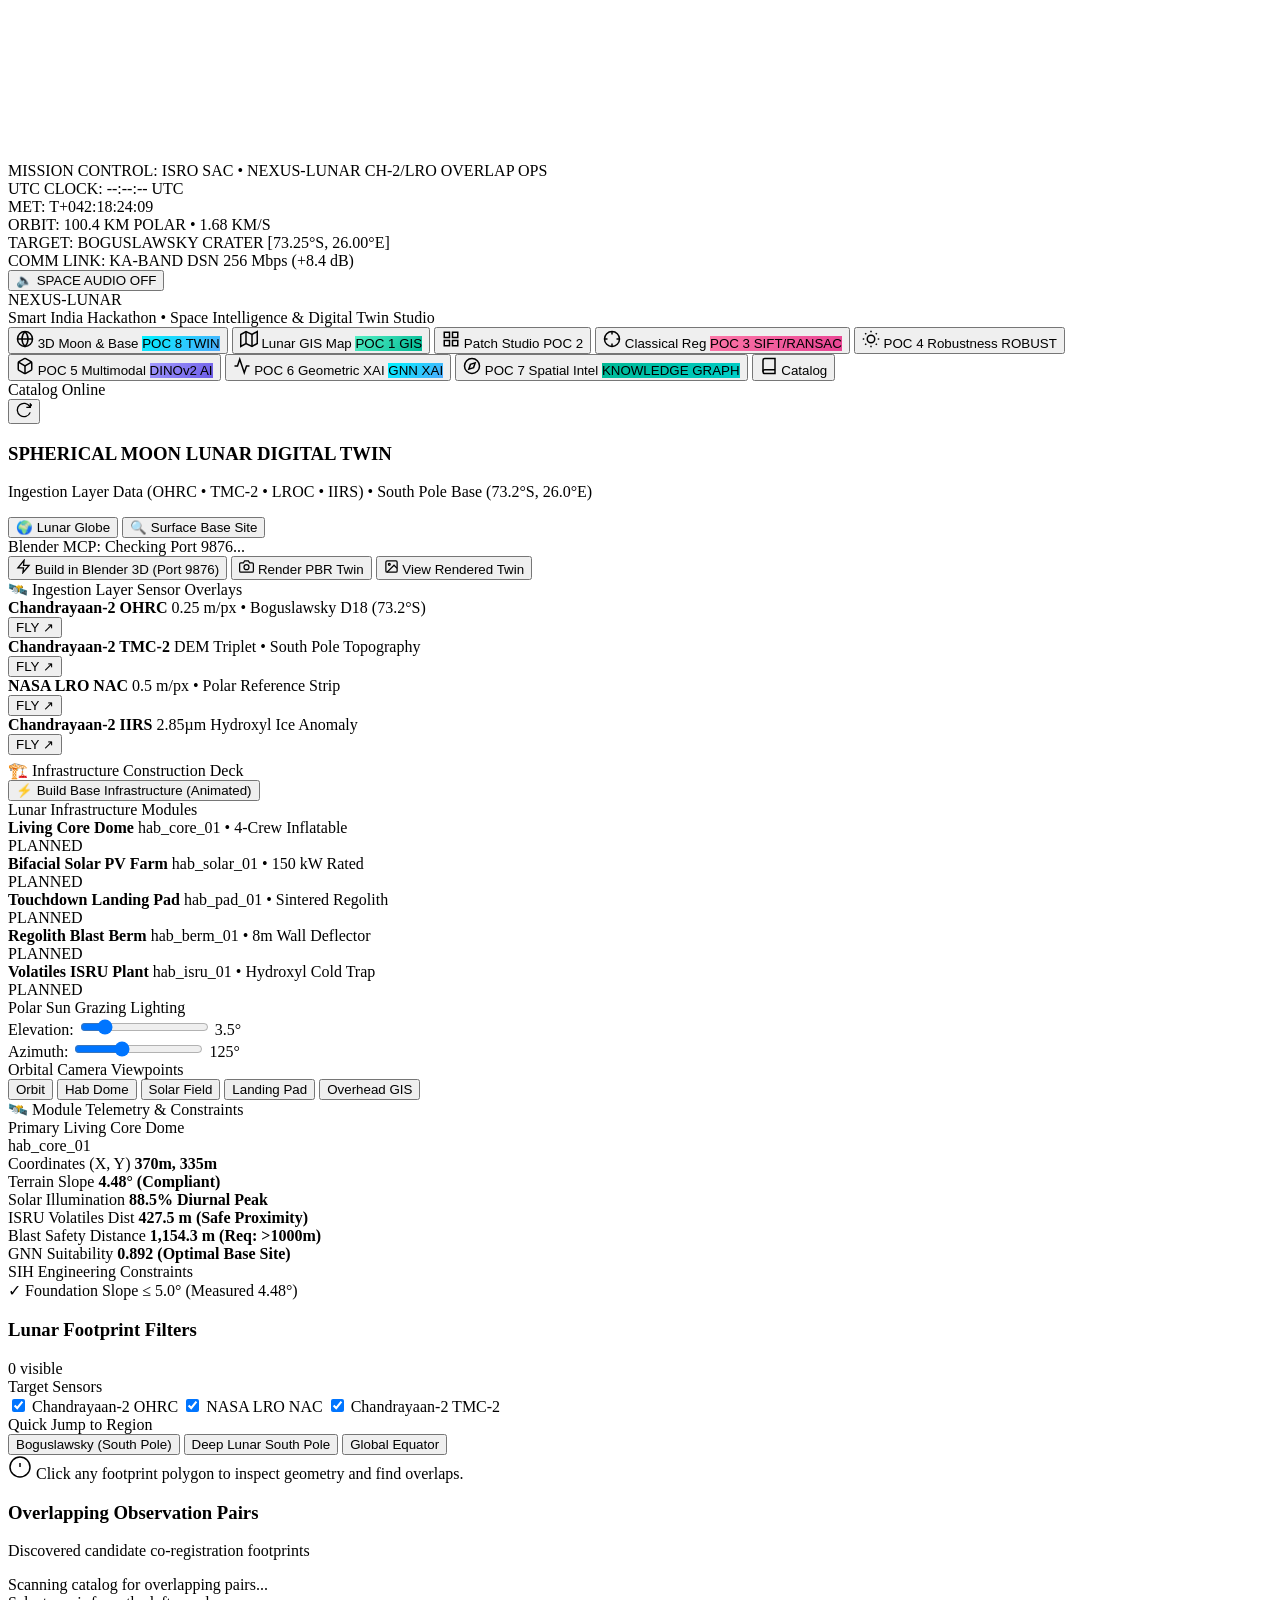
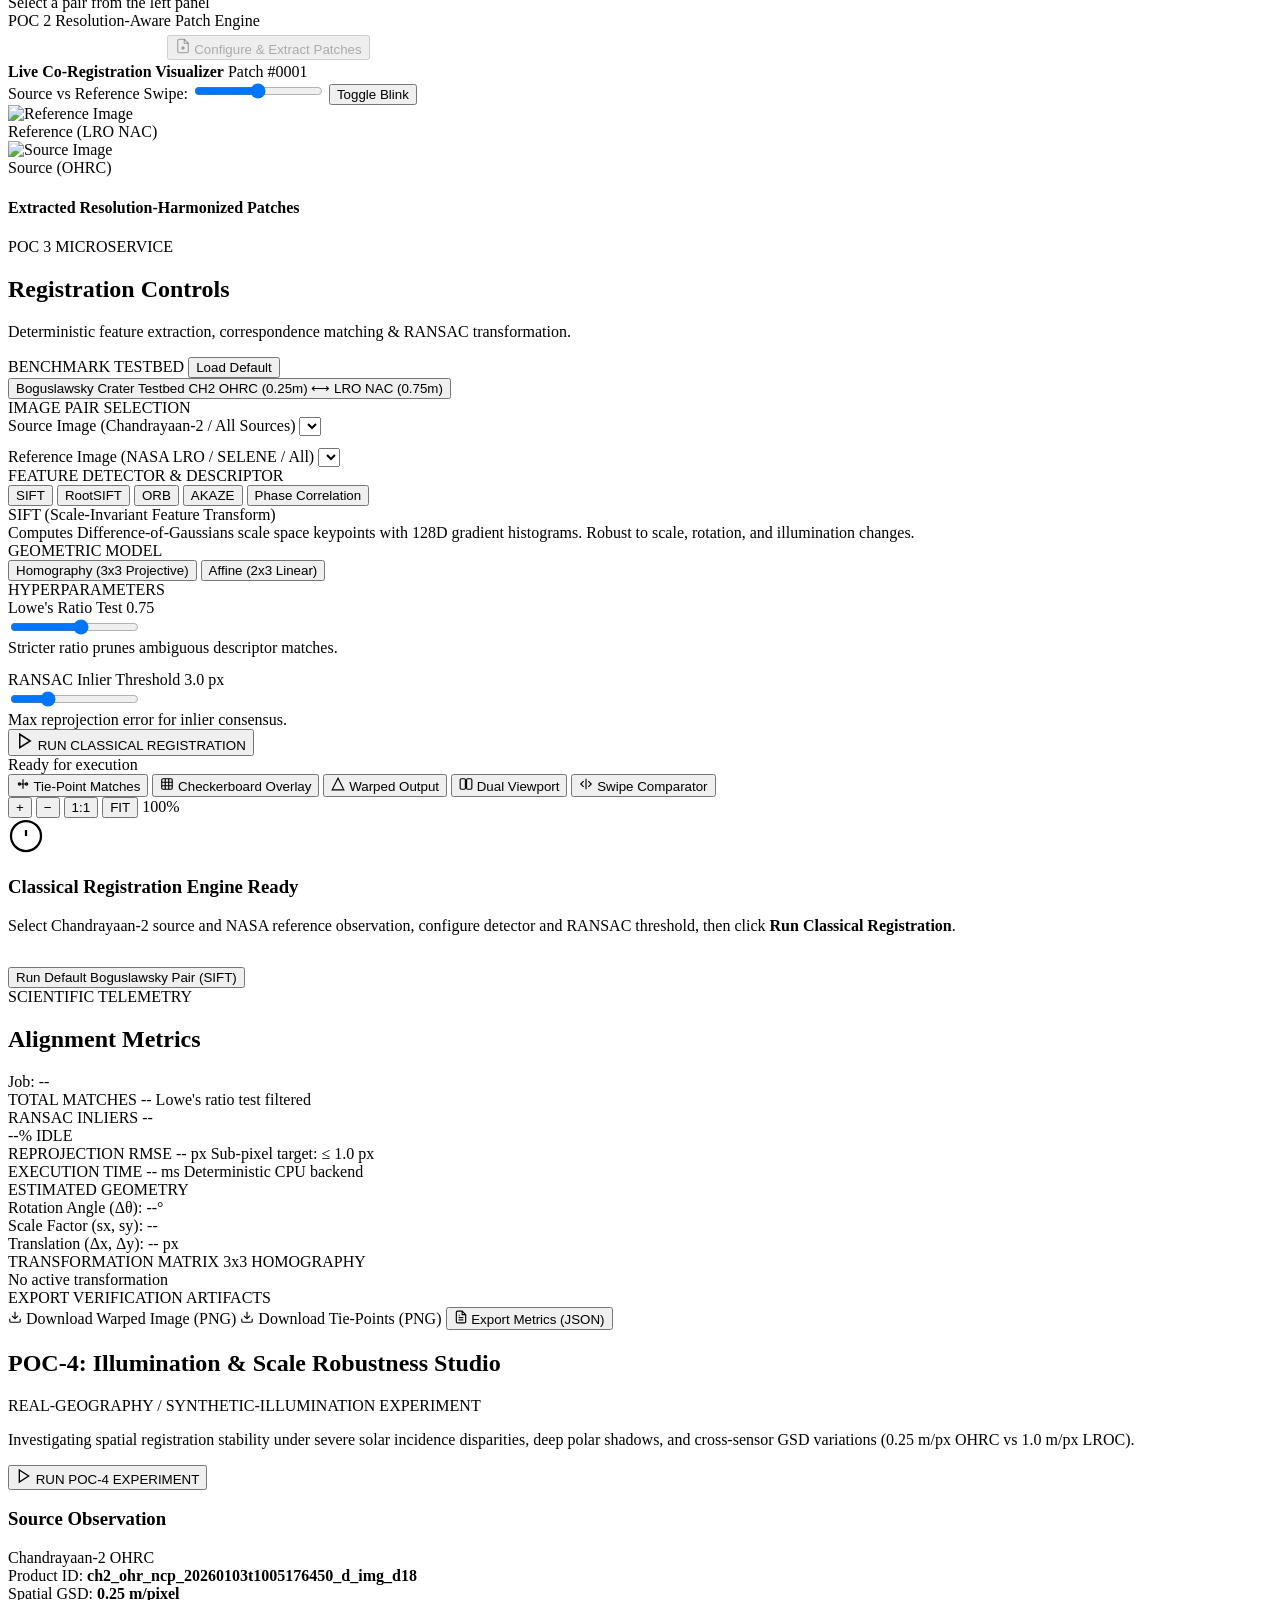
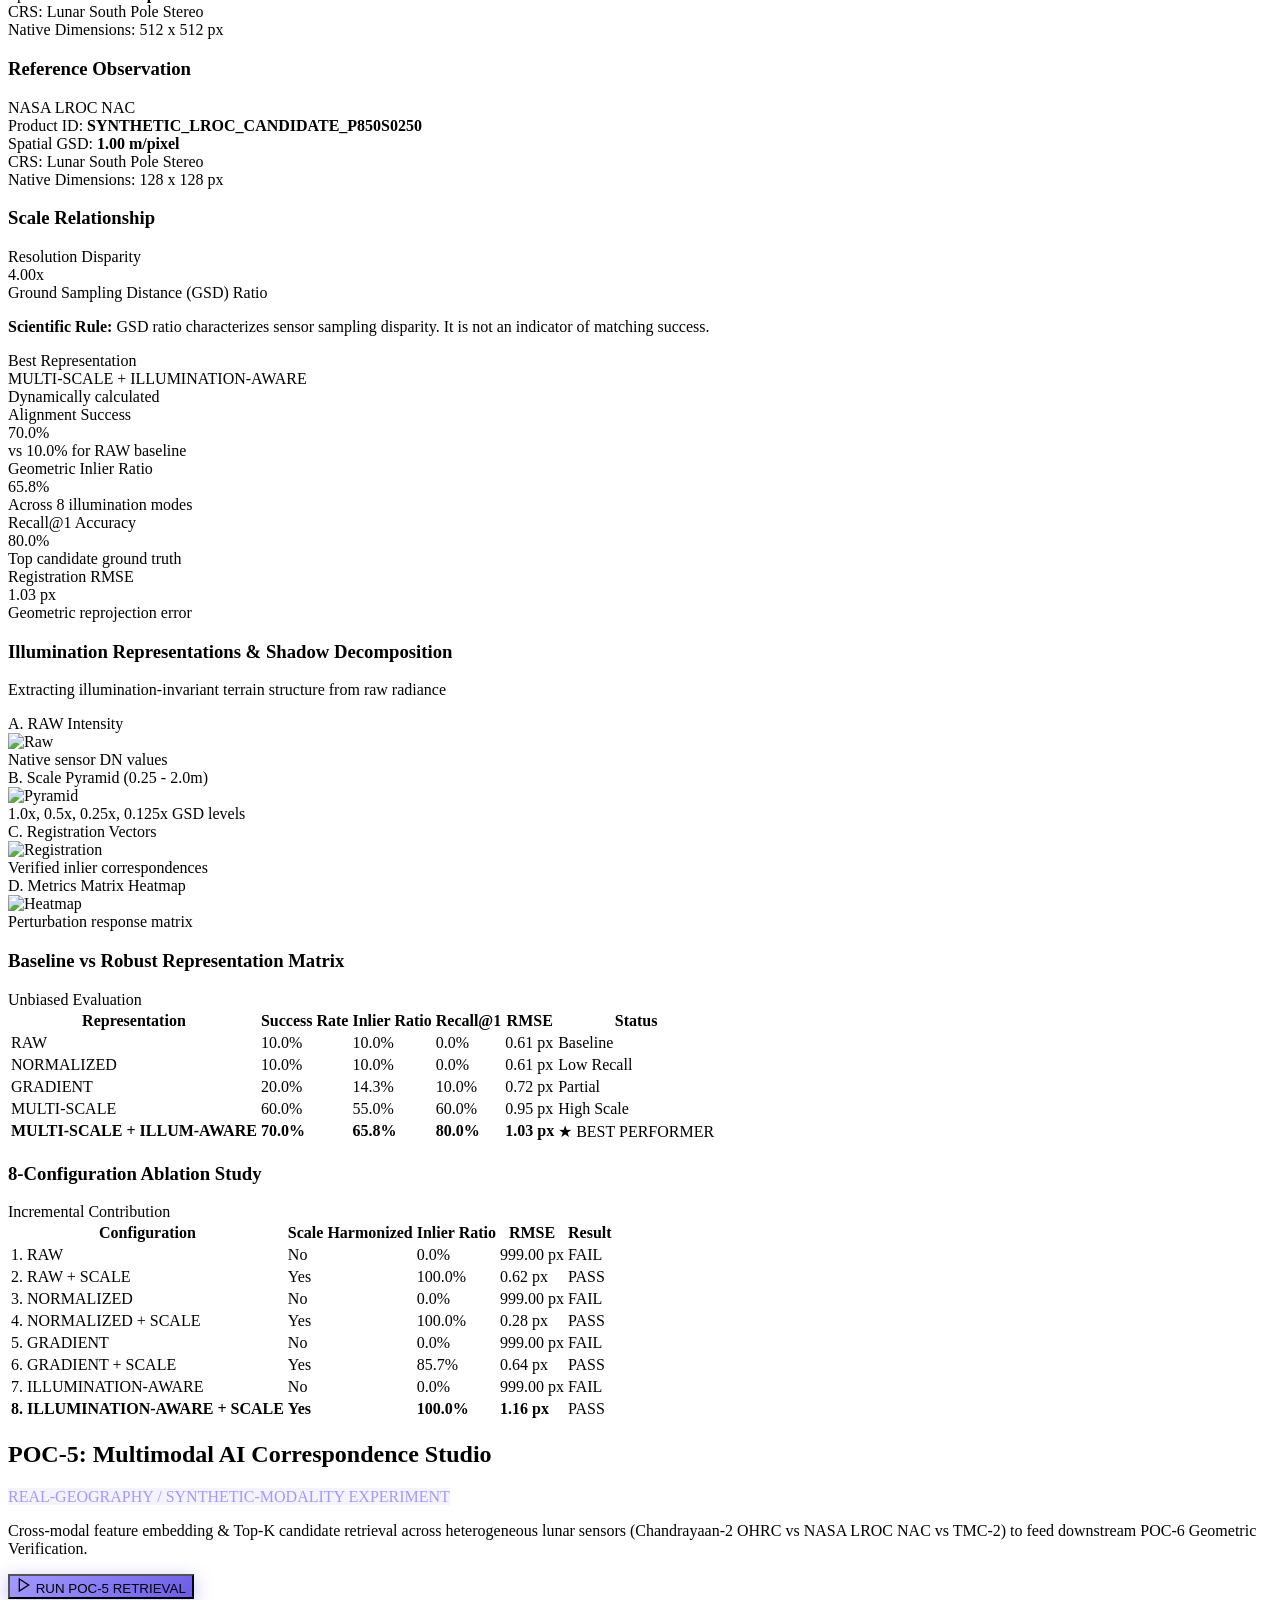
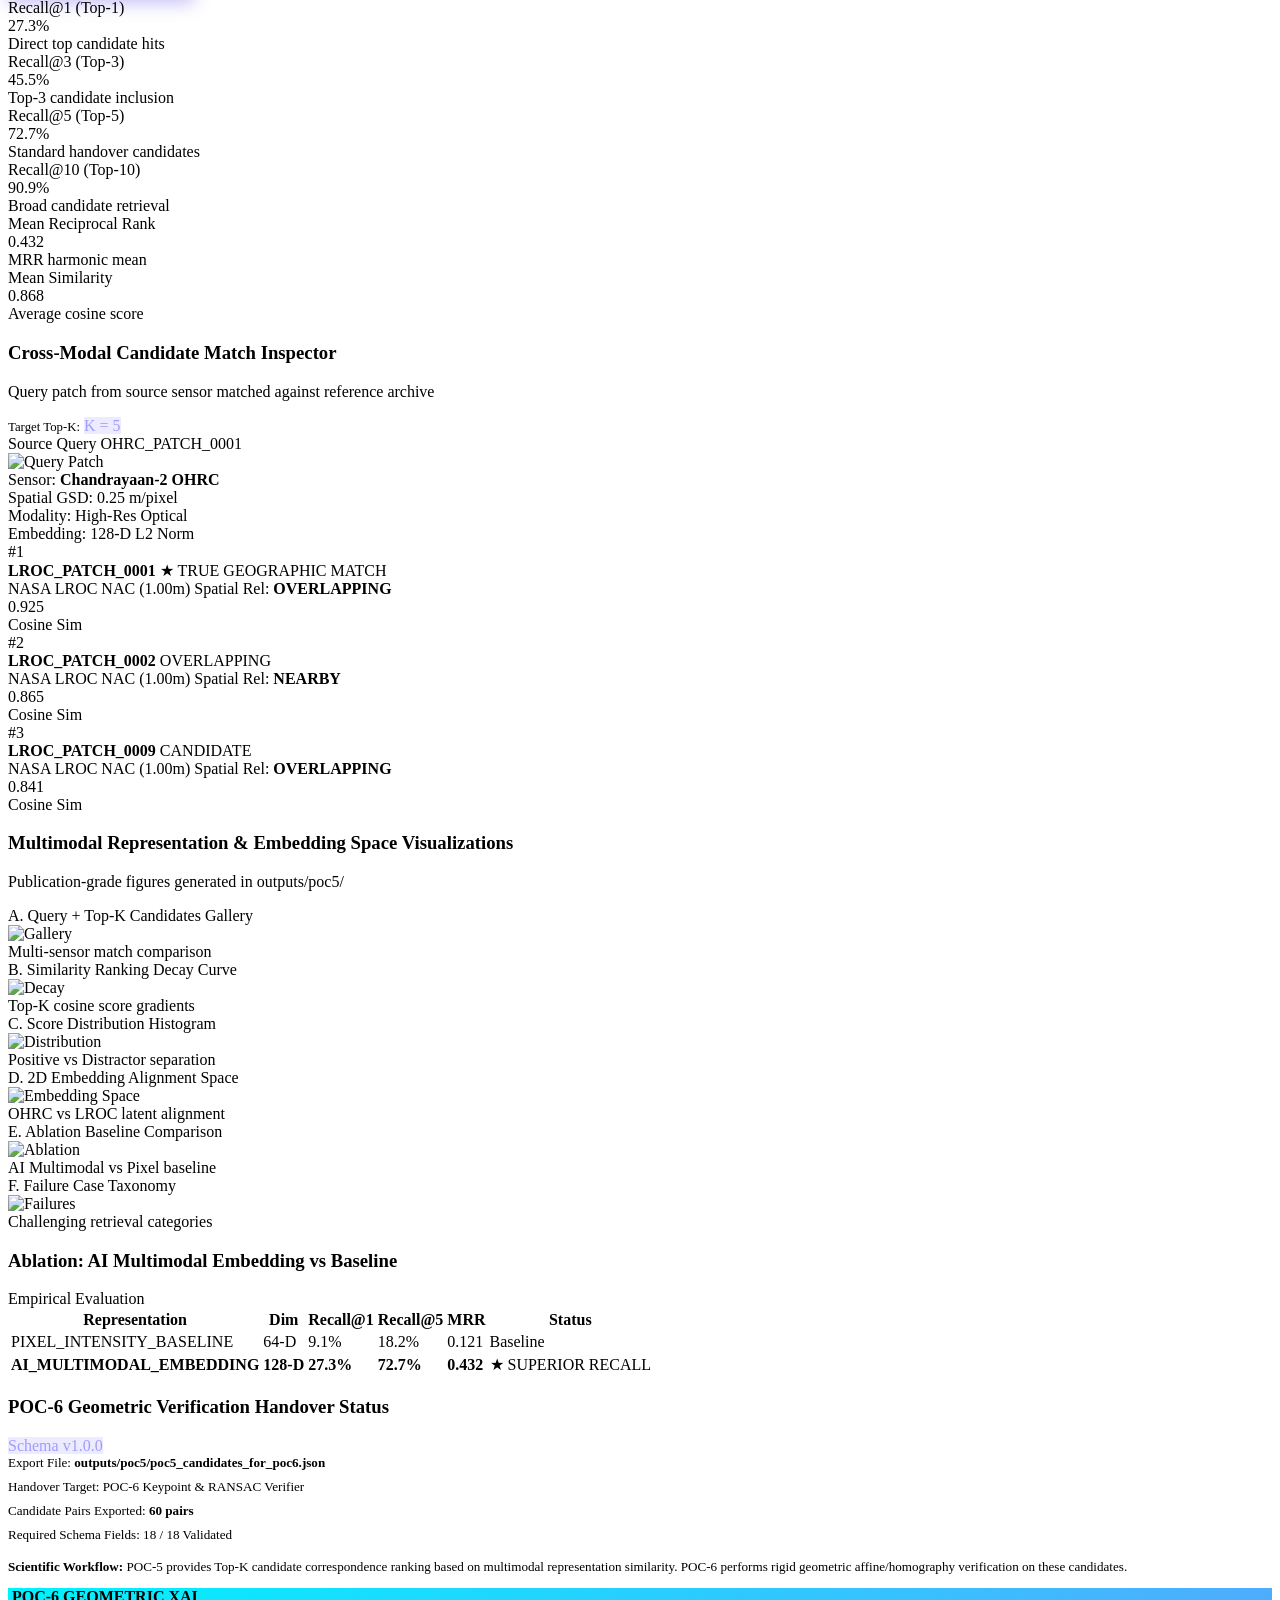
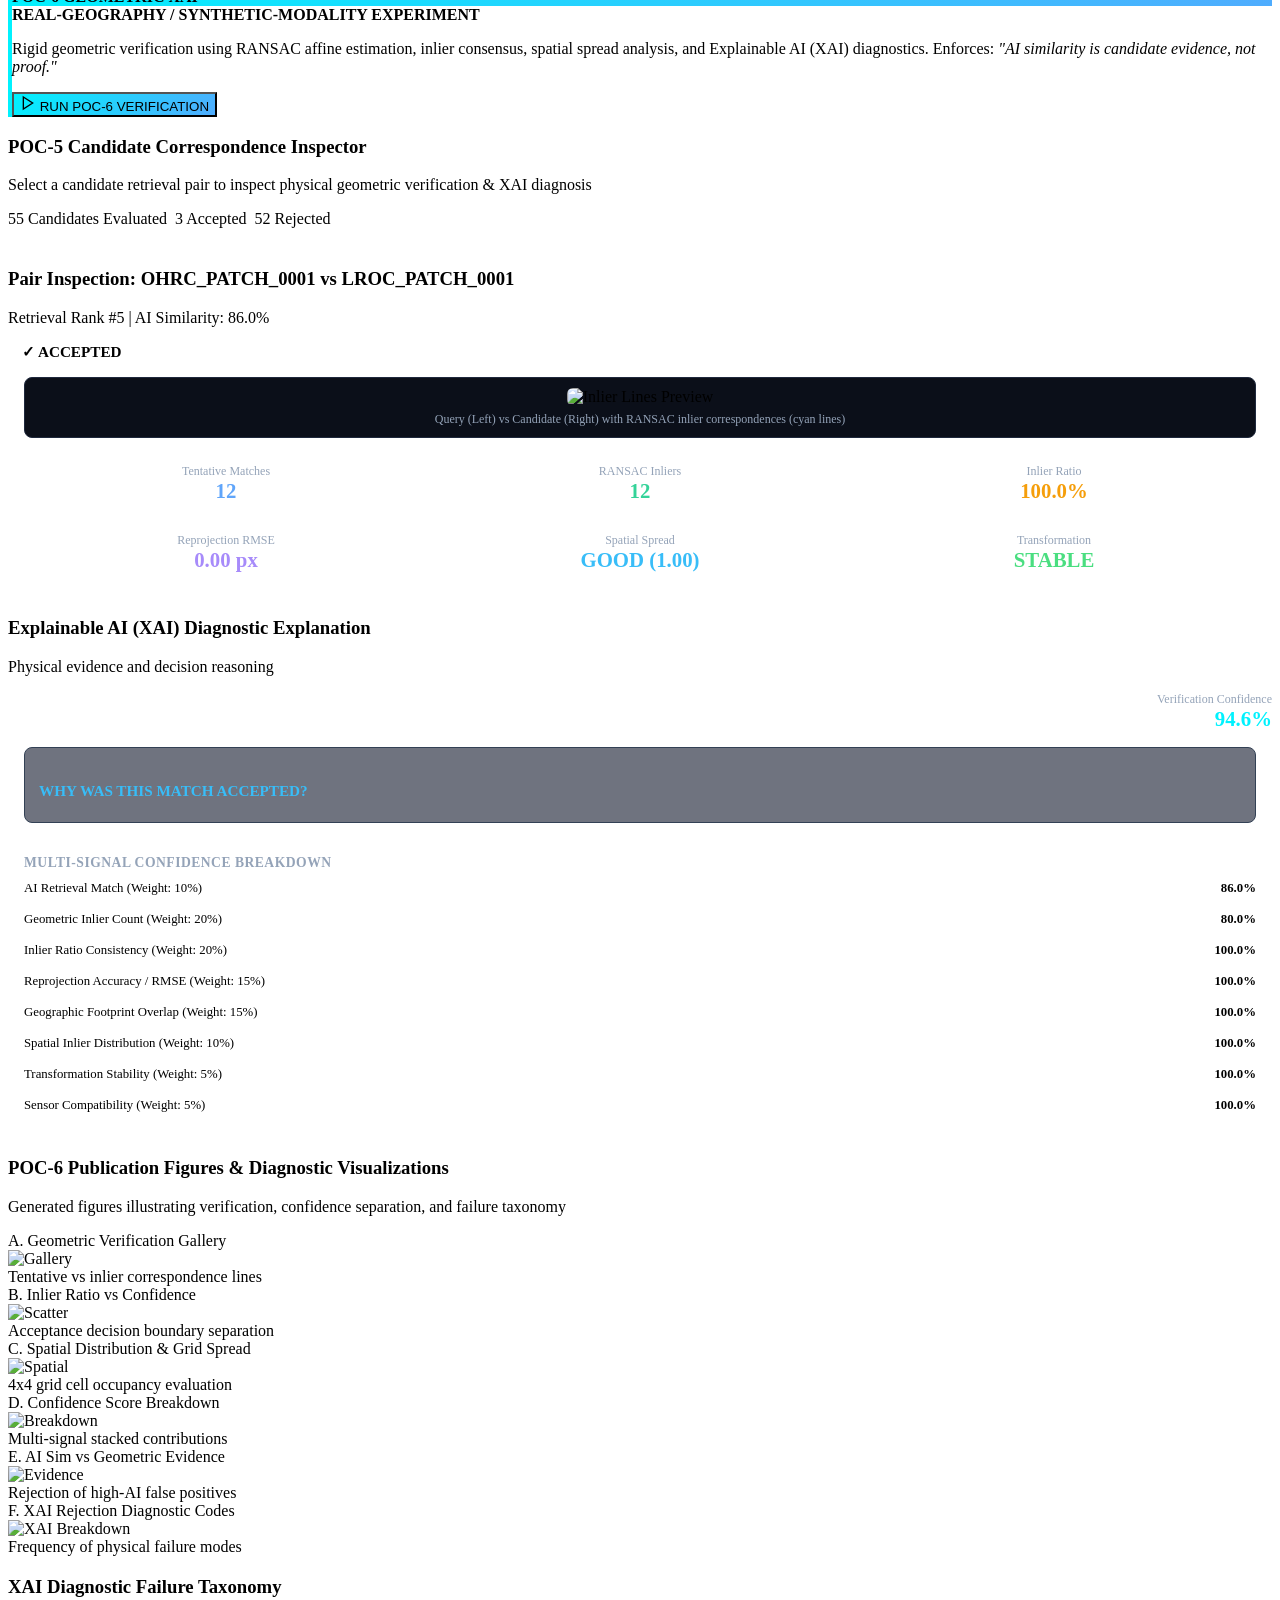
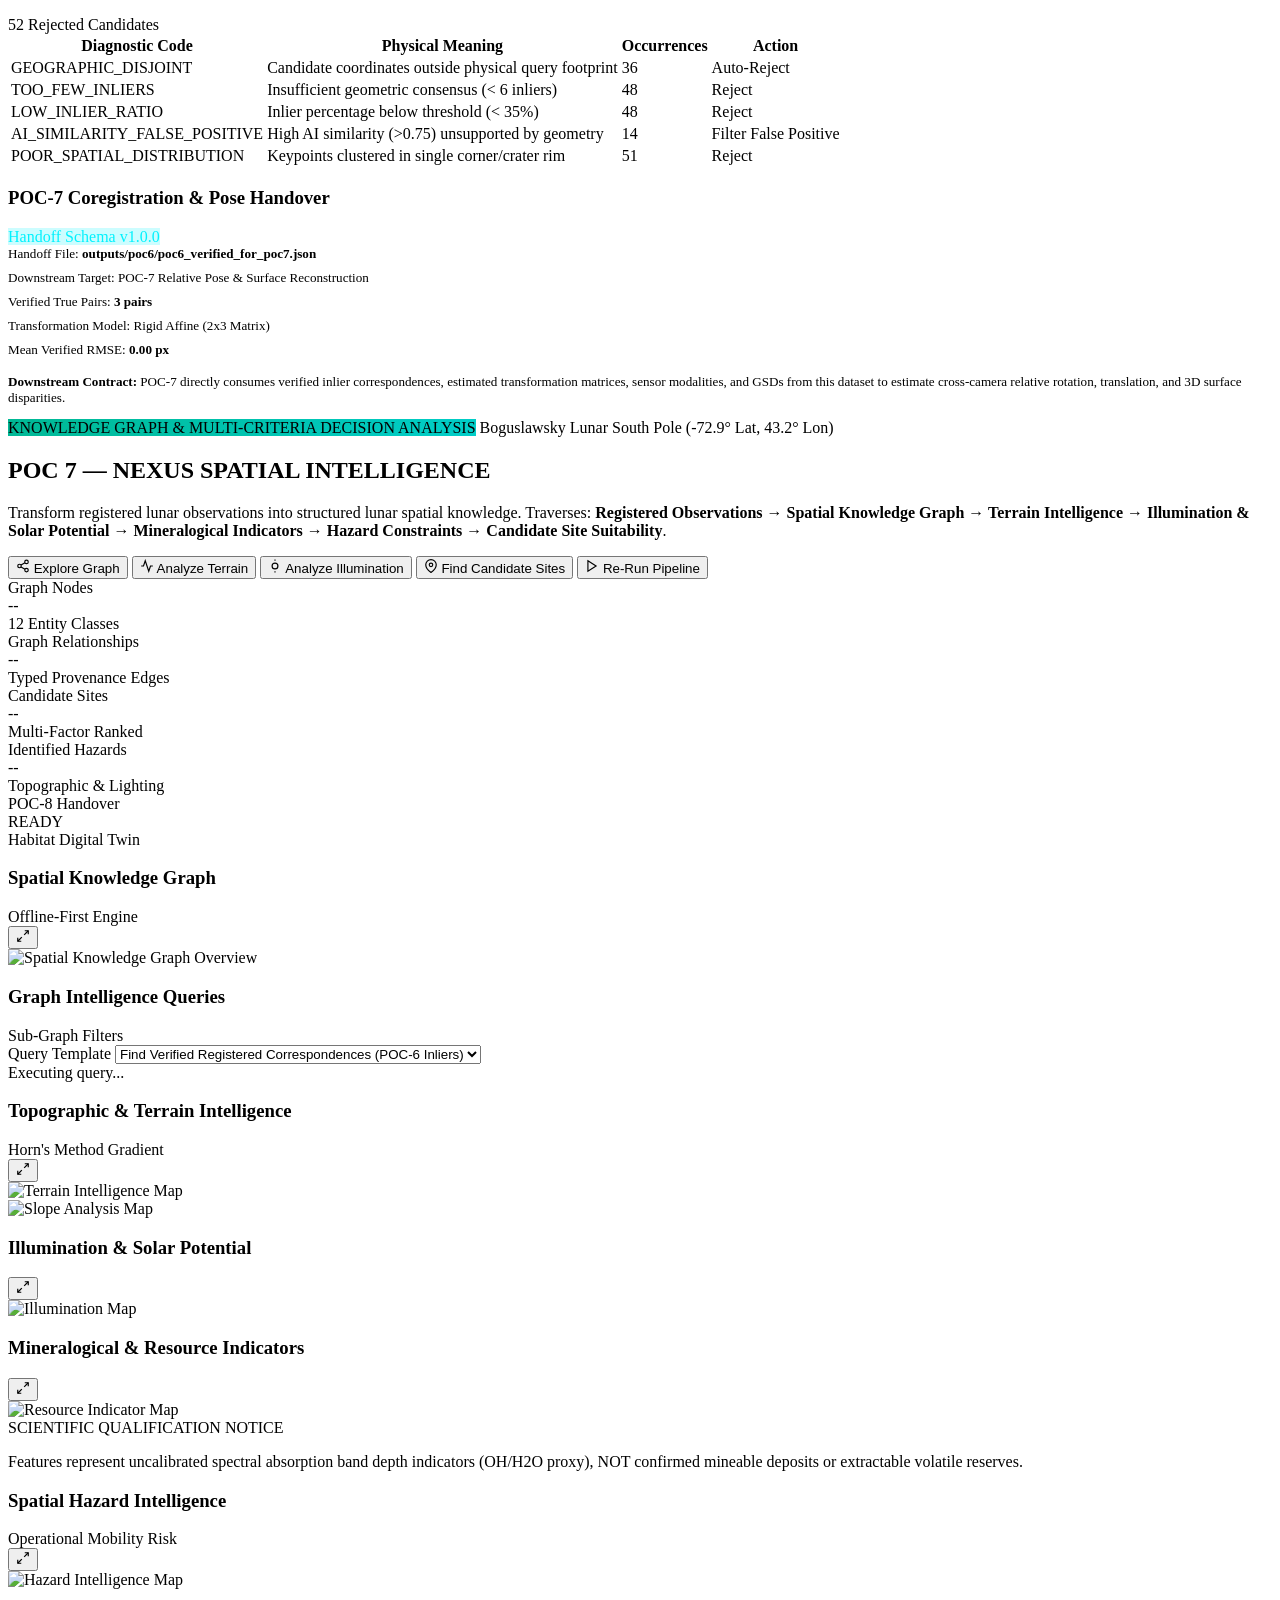
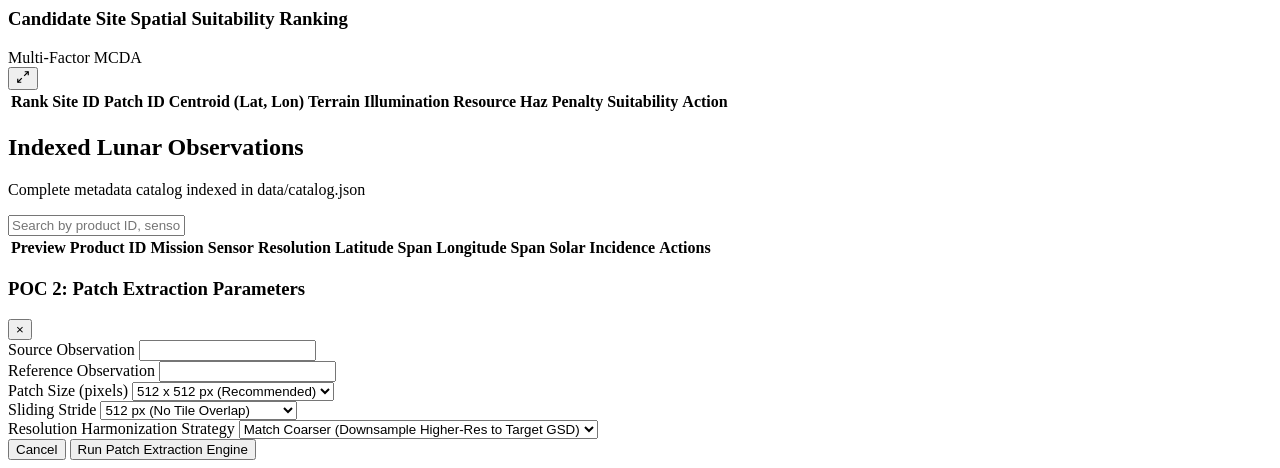
==== commit 218c1b77: "feat(nexus-unified): unify all 8 POC branches into flagship space dashboard with 3D habitat digital " ====
--- a/web/index.html
+++ b/web/index.html
@@ -3,7 +3,7 @@
 <head>
   <meta charset="UTF-8">
   <meta name="viewport" content="width=device-width, initial-scale=1.0">
-  <title>NEXUS-LUNAR | AI Lunar Intelligence & Spatial Studio</title>
+  <title>NEXUS-LUNAR | Deep-Space Intelligence & Lunar Habitat Studio</title>
   <link rel="preconnect" href="https://fonts.googleapis.com">
   <link rel="preconnect" href="https://fonts.gstatic.com" crossorigin>
   <link href="https://fonts.googleapis.com/css2?family=Outfit:wght@300;400;500;600;700;800&family=JetBrains+Mono:wght@400;500;600&display=swap" rel="stylesheet">
@@ -12,7 +12,44 @@
   <link rel="stylesheet" href="/style.css">
 </head>
 <body class="nexus-theme">
+  <!-- Deep-Space Animated Starfield Canvas -->
+  <canvas id="spaceStarfieldCanvas" class="space-starfield-canvas"></canvas>
+
   <div class="app-layout">
+    <!-- Top Mission Control Telemetry HUD -->
+    <div class="mission-telemetry-hud" id="missionTelemetryHud">
+      <div class="hud-item hud-brand-meta">
+        <span class="hud-led pulse-cyan"></span>
+        <span class="hud-label">MISSION CONTROL:</span>
+        <span class="hud-val font-mono">ISRO SAC • NEXUS-LUNAR CH-2/LRO OVERLAP OPS</span>
+      </div>
+      <div class="hud-item">
+        <span class="hud-label">UTC CLOCK:</span>
+        <span class="hud-val font-mono" id="hudUtcClock">--:--:-- UTC</span>
+      </div>
+      <div class="hud-item">
+        <span class="hud-label">MET:</span>
+        <span class="hud-val font-mono text-cyan" id="hudMetClock">T+042:18:24:09</span>
+      </div>
+      <div class="hud-item">
+        <span class="hud-label">ORBIT:</span>
+        <span class="hud-val font-mono text-green">100.4 KM POLAR • 1.68 KM/S</span>
+      </div>
+      <div class="hud-item">
+        <span class="hud-label">TARGET:</span>
+        <span class="hud-val font-mono text-amber">BOGUSLAWSKY CRATER [73.25°S, 26.00°E]</span>
+      </div>
+      <div class="hud-item">
+        <span class="hud-label">COMM LINK:</span>
+        <span class="hud-val font-mono text-cyan">KA-BAND DSN 256 Mbps (+8.4 dB)</span>
+      </div>
+      <div class="hud-item hud-audio-toggle">
+        <button class="btn-hud-audio" id="btnAudioToggle" title="Toggle Cosmic Atmosphere Sound Synth">
+          <span id="audioIcon">🔈</span> <span id="audioLabel">SPACE AUDIO OFF</span>
+        </button>
+      </div>
+    </div>
+
     <!-- Top Navigation Bar -->
     <header class="top-nav">
       <div class="nav-brand">
@@ -22,46 +59,56 @@
         </div>
         <div class="brand-text">
           <div class="brand-title">NEXUS<span>-LUNAR</span></div>
-          <div class="brand-subtitle">Smart India Hackathon • Lunar Intelligence & Overlap Studio</div>
+          <div class="brand-subtitle">Smart India Hackathon • Space Intelligence & Digital Twin Studio</div>
         </div>
       </div>
 
       <div class="nav-tabs">
-        <button class="nav-tab active" data-tab="tab-map" id="tabBtnMap">
+        <button class="nav-tab active" data-tab="tab-nexus3d" id="tabBtnNexus3D">
+          <svg width="18" height="18" viewBox="0 0 24 24" fill="none" stroke="currentColor" stroke-width="2"><circle cx="12" cy="12" r="10"></circle><path d="M12 2a14.5 14.5 0 0 0 0 20 14.5 14.5 0 0 0 0-20"></path><path d="M2 12h20"></path></svg>
+          3D Moon & Base
+          <span class="badge-pulse" id="nexus3dBadge" style="background: linear-gradient(135deg, #00f2fe, #4facfe);">POC 8 TWIN</span>
+        </button>
+        <button class="nav-tab" data-tab="tab-map" id="tabBtnMap">
           <svg width="18" height="18" viewBox="0 0 24 24" fill="none" stroke="currentColor" stroke-width="2"><polygon points="1 6 1 22 8 18 16 22 23 18 23 2 16 6 8 2 1 6"></polygon><line x1="8" y1="2" x2="8" y2="18"></line><line x1="16" y1="6" x2="16" y2="22"></line></svg>
           Lunar GIS Map
+          <span class="badge-pulse" id="mapBadge" style="background: linear-gradient(135deg, #55efc4, #00b894);">POC 1 GIS</span>
         </button>
         <button class="nav-tab" data-tab="tab-patches" id="tabBtnPatches">
           <svg width="18" height="18" viewBox="0 0 24 24" fill="none" stroke="currentColor" stroke-width="2"><rect x="3" y="3" width="7" height="7"></rect><rect x="14" y="3" width="7" height="7"></rect><rect x="14" y="14" width="7" height="7"></rect><rect x="3" y="14" width="7" height="7"></rect></svg>
-          POC 2 Patch Studio
-          <span class="badge-pulse" id="pairCountBadge">0</span>
+          Patch Studio
+          <span class="badge-pulse" id="pairCountBadge">POC 2</span>
+        </button>
+        <button class="nav-tab" data-tab="tab-reg" id="tabBtnReg">
+          <svg width="18" height="18" viewBox="0 0 24 24" fill="none" stroke="currentColor" stroke-width="2"><circle cx="12" cy="12" r="10"></circle><line x1="22" y1="12" x2="18" y2="12"></line><line x1="6" y1="12" x2="2" y2="12"></line><line x1="12" y1="6" x2="12" y2="2"></line><line x1="12" y1="22" x2="12" y2="18"></line></svg>
+          Classical Reg
+          <span class="badge-pulse" id="regBadge" style="background: linear-gradient(135deg, #fd79a8, #e84393);">POC 3 SIFT/RANSAC</span>
         </button>
         <button class="nav-tab" data-tab="tab-poc4" id="tabBtnPOC4">
           <svg width="18" height="18" viewBox="0 0 24 24" fill="none" stroke="currentColor" stroke-width="2"><circle cx="12" cy="12" r="5"></circle><line x1="12" y1="1" x2="12" y2="3"></line><line x1="12" y1="21" x2="12" y2="23"></line><line x1="4.22" y1="4.22" x2="5.64" y2="5.64"></line><line x1="18.36" y1="18.36" x2="19.78" y2="19.78"></line><line x1="1" y1="12" x2="3" y2="12"></line><line x1="21" y1="12" x2="23" y2="12"></line><line x1="4.22" y1="19.78" x2="5.64" y2="18.36"></line><line x1="18.36" y1="5.64" x2="19.78" y2="4.22"></line></svg>
-          POC 4 Robustness Studio
+          POC 4 Robustness
           <span class="badge-pulse" id="poc4Badge">ROBUST</span>
         </button>
         <button class="nav-tab" data-tab="tab-poc5" id="tabBtnPOC5">
           <svg width="18" height="18" viewBox="0 0 24 24" fill="none" stroke="currentColor" stroke-width="2"><path d="M21 16V8a2 2 0 0 0-1-1.73l-7-4a2 2 0 0 0-2 0l-7 4A2 2 0 0 0 3 8v8a2 2 0 0 0 1 1.73l7 4a2 2 0 0 0 2 0l7-4A2 2 0 0 0 21 16z"></path><polyline points="3.27 6.96 12 12.01 20.73 6.96"></polyline><line x1="12" y1="22.08" x2="12" y2="12"></line></svg>
-          POC 5 Multimodal Studio
-          <span class="badge-pulse" id="poc5Badge" style="background: linear-gradient(135deg, #a29bfe, #6c5ce7);">AI RETRIEVAL</span>
+          POC 5 Multimodal
+          <span class="badge-pulse" id="poc5Badge" style="background: linear-gradient(135deg, #a29bfe, #6c5ce7);">DINOv2 AI</span>
         </button>
         <button class="nav-tab" data-tab="tab-poc6" id="tabBtnPOC6">
           <svg width="18" height="18" viewBox="0 0 24 24" fill="none" stroke="currentColor" stroke-width="2"><polyline points="22 12 18 12 15 21 9 3 6 12 2 12"></polyline></svg>
           POC 6 Geometric XAI
-          <span class="badge-pulse" id="poc6Badge" style="background: linear-gradient(135deg, #00f2fe, #4facfe);">GEOMETRIC XAI</span>
+          <span class="badge-pulse" id="poc6Badge" style="background: linear-gradient(135deg, #00f2fe, #4facfe);">GNN XAI</span>
         </button>
         <button class="nav-tab" data-tab="tab-poc7" id="tabBtnPOC7">
           <svg width="18" height="18" viewBox="0 0 24 24" fill="none" stroke="currentColor" stroke-width="2"><circle cx="12" cy="12" r="10"></circle><polygon points="16.24 7.76 14.12 14.12 7.76 16.24 9.88 9.88 16.24 7.76"></polygon></svg>
-          POC 7 Spatial Intelligence
+          POC 7 Spatial Intel
           <span class="badge-pulse" id="poc7Badge" style="background: linear-gradient(135deg, #00b894, #00cec9);">KNOWLEDGE GRAPH</span>
         </button>
         <button class="nav-tab" data-tab="tab-catalog" id="tabBtnCatalog">
           <svg width="18" height="18" viewBox="0 0 24 24" fill="none" stroke="currentColor" stroke-width="2"><path d="M4 19.5A2.5 2.5 0 0 1 6.5 17H20"></path><path d="M6.5 2H20v20H6.5A2.5 2.5 0 0 1 4 19.5v-15A2.5 2.5 0 0 1 6.5 2z"></path></svg>
-          Catalog Index
+          Catalog
         </button>
       </div>
-
 
       <div class="nav-actions">
         <div class="status-indicator">
@@ -76,8 +123,235 @@
 
     <!-- Main Content Workspace -->
     <main class="main-content">
+      <!-- TAB 0: 3D Lunar Space Studio & Digital Twin (POC 8) -->
+      <section class="tab-pane active" id="tab-nexus3d">
+        <div class="nexus3d-workspace">
+          <!-- 3D WebGL Canvas Viewport -->
+          <div id="nexus3dCanvasContainer" class="nexus3d-canvas-container">
+            <!-- Three.js Canvas injected here -->
+          </div>
+
+          <!-- Top Floating Studio HUD -->
+          <div class="nexus3d-top-hud glassmorphism">
+            <div class="hud-brand">
+              <div class="hud-beacon"></div>
+              <div class="hud-titles">
+                <h3>SPHERICAL MOON LUNAR DIGITAL TWIN</h3>
+                <p>Ingestion Layer Data (OHRC • TMC-2 • LROC • IIRS) • South Pole Base (73.2°S, 26.0°E)</p>
+              </div>
+            </div>
+
+            <!-- View Mode Switcher: Globe vs Surface Base -->
+            <div class="view-mode-toggle-group">
+              <button class="btn-mode-toggle active" id="btnModeGlobe" title="View Full Spherical Moon with Ingested Sensor Footprints">
+                🌍 Lunar Globe
+              </button>
+              <button class="btn-mode-toggle" id="btnModeSurface" title="Zoom into South Pole Boguslawsky Habitat Site">
+                🔍 Surface Base Site
+              </button>
+            </div>
+
+            <!-- Blender MCP Connection Status Pill -->
+            <div class="blender-mcp-status-card" id="blenderStatusPill">
+              <span class="mcp-dot-pulse" id="mcpDotPulse"></span>
+              <span class="mcp-text" id="mcpStatusText">Blender MCP: Checking Port 9876...</span>
+            </div>
+
+            <div class="hud-top-actions">
+              <button class="btn-primary btn-mcp-action" id="btnBuildBlenderMcp" title="Transmit bpy code to BlenderMCPServer on port 9876">
+                <svg width="15" height="15" viewBox="0 0 24 24" fill="none" stroke="currentColor" stroke-width="2"><polygon points="13 2 3 14 12 14 11 22 21 10 12 10 13 2"></polygon></svg>
+                Build in Blender 3D (Port 9876)
+              </button>
+              <button class="btn-secondary btn-mcp-action" id="btnRenderBlenderHeadless" title="Render high-fidelity PBR digital twin with Blender EEVEE/Cycles">
+                <svg width="15" height="15" viewBox="0 0 24 24" fill="none" stroke="currentColor" stroke-width="2"><path d="M23 19a2 2 0 0 1-2 2H3a2 2 0 0 1-2-2V8a2 2 0 0 1 2-2h4l2-3h6l2 3h4a2 2 0 0 1 2 2z"></path><circle cx="12" cy="13" r="4"></circle></svg>
+                Render PBR Twin
+              </button>
+              <button class="btn-secondary btn-mcp-action" id="btnViewBlenderRender" title="View latest raytraced digital twin image">
+                <svg width="15" height="15" viewBox="0 0 24 24" fill="none" stroke="currentColor" stroke-width="2"><rect x="3" y="3" width="18" height="18" rx="2" ry="2"></rect><circle cx="8.5" cy="8.5" r="1.5"></circle><polyline points="21 15 16 10 5 21"></polyline></svg>
+                View Rendered Twin
+              </button>
+            </div>
+          </div>
+
+          <!-- Left Floating Construction Deck -->
+          <div class="nexus3d-left-panel glassmorphism">
+            <!-- Ingestion Layer Sensor Footprints -->
+            <div class="panel-section-title">
+              <span>🛰️ Ingestion Layer Sensor Overlays</span>
+            </div>
+            <div class="ingestion-chips-list" id="ingestionFootprintsList">
+              <div class="ingestion-chip active" id="chipFootprintOHRC" data-target="ohrc">
+                <span class="chip-led" style="background: #00f2fe; box-shadow: 0 0 8px #00f2fe;"></span>
+                <div class="chip-details">
+                  <strong>Chandrayaan-2 OHRC</strong>
+                  <span>0.25 m/px • Boguslawsky D18 (73.2°S)</span>
+                </div>
+                <button class="btn-flyto" title="Fly to Footprint">FLY ↗</button>
+              </div>
+              <div class="ingestion-chip active" id="chipFootprintTMC" data-target="tmc">
+                <span class="chip-led" style="background: #55efc4; box-shadow: 0 0 8px #55efc4;"></span>
+                <div class="chip-details">
+                  <strong>Chandrayaan-2 TMC-2</strong>
+                  <span>DEM Triplet • South Pole Topography</span>
+                </div>
+                <button class="btn-flyto" title="Fly to Footprint">FLY ↗</button>
+              </div>
+              <div class="ingestion-chip active" id="chipFootprintLROC" data-target="lroc">
+                <span class="chip-led" style="background: #ff7675; box-shadow: 0 0 8px #ff7675;"></span>
+                <div class="chip-details">
+                  <strong>NASA LRO NAC</strong>
+                  <span>0.5 m/px • Polar Reference Strip</span>
+                </div>
+                <button class="btn-flyto" title="Fly to Footprint">FLY ↗</button>
+              </div>
+              <div class="ingestion-chip active" id="chipFootprintIIRS" data-target="iirs">
+                <span class="chip-led" style="background: #a29bfe; box-shadow: 0 0 8px #a29bfe;"></span>
+                <div class="chip-details">
+                  <strong>Chandrayaan-2 IIRS</strong>
+                  <span>2.85µm Hydroxyl Ice Anomaly</span>
+                </div>
+                <button class="btn-flyto" title="Fly to Footprint">FLY ↗</button>
+              </div>
+            </div>
+
+            <div class="panel-section-title" style="margin-top: 6px;">
+              <span>🏗️ Infrastructure Construction Deck</span>
+            </div>
+
+            <div class="build-primary-actions">
+              <button class="btn-build-all" id="btnBuildAllAnimated">
+                <span class="btn-icon">⚡</span>
+                <span class="btn-lbl">Build Base Infrastructure (Animated)</span>
+              </button>
+            </div>
+
+            <div class="module-selector-group">
+              <label class="group-label">Lunar Infrastructure Modules</label>
+              <div class="module-toggles-list" id="moduleTogglesContainer">
+                <div class="module-toggle-item active" data-mod="hab_core_01" id="modToggleHabCore">
+                  <span class="mod-dot" style="background: #00f2fe;"></span>
+                  <div class="mod-info">
+                    <strong>Living Core Dome</strong>
+                    <span>hab_core_01 • 4-Crew Inflatable</span>
+                  </div>
+                  <span class="mod-status-badge">PLANNED</span>
+                </div>
+                <div class="module-toggle-item active" data-mod="hab_solar_01" id="modToggleSolar">
+                  <span class="mod-dot" style="background: #ffd32a;"></span>
+                  <div class="mod-info">
+                    <strong>Bifacial Solar PV Farm</strong>
+                    <span>hab_solar_01 • 150 kW Rated</span>
+                  </div>
+                  <span class="mod-status-badge">PLANNED</span>
+                </div>
+                <div class="module-toggle-item active" data-mod="hab_pad_01" id="modTogglePad">
+                  <span class="mod-dot" style="background: #ff4757;"></span>
+                  <div class="mod-info">
+                    <strong>Touchdown Landing Pad</strong>
+                    <span>hab_pad_01 • Sintered Regolith</span>
+                  </div>
+                  <span class="mod-status-badge">PLANNED</span>
+                </div>
+                <div class="module-toggle-item active" data-mod="hab_berm_01" id="modToggleBerm">
+                  <span class="mod-dot" style="background: #a4b0be;"></span>
+                  <div class="mod-info">
+                    <strong>Regolith Blast Berm</strong>
+                    <span>hab_berm_01 • 8m Wall Deflector</span>
+                  </div>
+                  <span class="mod-status-badge">PLANNED</span>
+                </div>
+                <div class="module-toggle-item active" data-mod="hab_isru_01" id="modToggleIsru">
+                  <span class="mod-dot" style="background: #2ed573;"></span>
+                  <div class="mod-info">
+                    <strong>Volatiles ISRU Plant</strong>
+                    <span>hab_isru_01 • Hydroxyl Cold Trap</span>
+                  </div>
+                  <span class="mod-status-badge">PLANNED</span>
+                </div>
+              </div>
+            </div>
+
+            <!-- Lighting & Sun Angle Controls -->
+            <div class="environment-controls-group">
+              <label class="group-label">Polar Sun Grazing Lighting</label>
+              <div class="slider-row">
+                <span class="slider-name">Elevation:</span>
+                <input type="range" min="0.5" max="20" step="0.5" value="3.5" class="range-slider" id="sliderSunElevation">
+                <span class="slider-value" id="valSunElevation">3.5°</span>
+              </div>
+              <div class="slider-row">
+                <span class="slider-name">Azimuth:</span>
+                <input type="range" min="0" max="360" step="5" value="125" class="range-slider" id="sliderSunAzimuth">
+                <span class="slider-value" id="valSunAzimuth">125°</span>
+              </div>
+            </div>
+
+            <!-- Camera View Presets -->
+            <div class="camera-presets-group">
+              <label class="group-label">Orbital Camera Viewpoints</label>
+              <div class="cam-buttons-grid">
+                <button class="btn-cam-preset active" data-cam="free">Orbit</button>
+                <button class="btn-cam-preset" data-cam="core">Hab Dome</button>
+                <button class="btn-cam-preset" data-cam="solar">Solar Field</button>
+                <button class="btn-cam-preset" data-cam="pad">Landing Pad</button>
+                <button class="btn-cam-preset" data-cam="top">Overhead GIS</button>
+              </div>
+            </div>
+          </div>
+
+          <!-- Right Floating Telemetry & Inspection HUD -->
+          <div class="nexus3d-right-panel glassmorphism" id="nexus3dInspector">
+            <div class="panel-section-title">
+              <span>🛰️ Module Telemetry & Constraints</span>
+            </div>
+
+            <div class="inspector-card-body" id="inspectorContent">
+              <div class="module-header-badge">
+                <div class="selected-mod-name" id="inspModName">Primary Living Core Dome</div>
+                <div class="selected-mod-id val-code" id="inspModId">hab_core_01</div>
+              </div>
+
+              <div class="telemetry-metrics-grid">
+                <div class="tel-metric">
+                  <span class="tel-lbl">Coordinates (X, Y)</span>
+                  <strong class="tel-val" id="inspCoords">370m, 335m</strong>
+                </div>
+                <div class="tel-metric">
+                  <span class="tel-lbl">Terrain Slope</span>
+                  <strong class="tel-val highlight-green" id="inspSlope">4.48° (Compliant)</strong>
+                </div>
+                <div class="tel-metric">
+                  <span class="tel-lbl">Solar Illumination</span>
+                  <strong class="tel-val highlight-cyan" id="inspSolar">88.5% Diurnal Peak</strong>
+                </div>
+                <div class="tel-metric">
+                  <span class="tel-lbl">ISRU Volatiles Dist</span>
+                  <strong class="tel-val highlight-purple" id="inspIsruDist">427.5 m (Safe Proximity)</strong>
+                </div>
+                <div class="tel-metric">
+                  <span class="tel-lbl">Blast Safety Distance</span>
+                  <strong class="tel-val highlight-green" id="inspBlastDist">1,154.3 m (Req: &gt;1000m)</strong>
+                </div>
+                <div class="tel-metric">
+                  <span class="tel-lbl">GNN Suitability</span>
+                  <strong class="tel-val highlight-cyan" id="inspGnnScore">0.892 (Optimal Base Site)</strong>
+                </div>
+              </div>
+
+              <div class="constraints-checklist-group">
+                <label class="group-label">SIH Engineering Constraints</label>
+                <div class="constraint-item-check pass">
+                  <span class="check-icon">✓</span>
+                  <span>Foundation Slope &le; 5.0° (Measured 4.48°)</span>
+                </div>
+              </div>
+            </div>
+          </div>
+        </div>
+      </section>
+
       <!-- TAB 1: Lunar GIS Map View -->
-      <section class="tab-pane active" id="tab-map">
+      <section class="tab-pane" id="tab-map">
         <div class="map-workspace">
           <div id="lunarMap" class="lunar-map-container"></div>
 
@@ -213,42 +487,312 @@
         </div>
       </section>
 
-      <!-- TAB 3: Catalog Index Table -->
-      <section class="tab-pane" id="tab-catalog">
-        <div class="catalog-workspace glassmorphism">
-          <div class="catalog-header-row">
-            <div>
-              <h2>Indexed Lunar Observations</h2>
-              <p class="subtitle">Complete metadata catalog indexed in data/catalog.json</p>
-            </div>
-            <div class="search-box">
-              <input type="text" id="catalogSearchInput" placeholder="Search by product ID, sensor, or mission...">
-            </div>
-          </div>
-
-          <div class="table-container">
-            <table class="catalog-table">
-              <thead>
-                <tr>
-                  <th>Preview</th>
-                  <th>Product ID</th>
-                  <th>Mission</th>
-                  <th>Sensor</th>
-                  <th>Resolution</th>
-                  <th>Latitude Span</th>
-                  <th>Longitude Span</th>
-                  <th>Solar Incidence</th>
-                  <th>Actions</th>
-                </tr>
-              </thead>
-              <tbody id="catalogTableBody">
-                <!-- Dynamically generated rows -->
-              </tbody>
-            </table>
-          </div>
+      <!-- TAB: Classical Feature Registration Studio (POC 3) -->
+      <section class="tab-pane" id="tab-reg">
+        <div class="poc3-workspace" id="poc3-workspace">
+    <!-- Left Configuration & Execution Panel -->
+    <aside class="poc3-sidebar">
+      <div class="poc3-sidebar-header">
+        <div class="poc3-header-tag">POC 3 MICROSERVICE</div>
+        <h2 class="poc3-title">Registration Controls</h2>
+        <p class="poc3-subtitle">Deterministic feature extraction, correspondence matching & RANSAC transformation.</p>
+      </div>
+
+      <!-- Quick Preset: Boguslawsky Benchmark Pair -->
+      <div class="poc3-card">
+        <div class="poc3-card-header">
+          <span class="section-title">BENCHMARK TESTBED</span>
+          <button class="link-btn" id="btn-load-boguslawsky-pair">Load Default</button>
+        </div>
+        <button class="btn btn-preset" id="btn-preset-boguslawsky">
+          <span class="preset-name">Boguslawsky Crater Testbed</span>
+          <span class="preset-details">CH2 OHRC (0.25m) ⟷ LRO NAC (0.75m)</span>
+        </button>
+      </div>
+
+      <!-- Source & Reference Selection -->
+      <div class="poc3-card">
+        <span class="section-title">IMAGE PAIR SELECTION</span>
+        <div class="form-group">
+          <label class="form-label" for="reg-select-source">Source Image (Chandrayaan-2 / All Sources)</label>
+          <select id="reg-select-source" class="form-select"></select>
+        </div>
+        <div class="form-group" style="margin-top: 0.75rem;">
+          <label class="form-label" for="reg-select-reference">Reference Image (NASA LRO / SELENE / All)</label>
+          <select id="reg-select-reference" class="form-select"></select>
+        </div>
+      </div>
+
+      <!-- Feature Extraction Algorithm Selector -->
+      <div class="poc3-card">
+        <span class="section-title">FEATURE DETECTOR & DESCRIPTOR</span>
+        <div class="algorithm-pills" id="reg-algo-pills">
+          <button class="algo-pill active" data-method="SIFT">SIFT</button>
+          <button class="algo-pill" data-method="RootSIFT">RootSIFT</button>
+          <button class="algo-pill" data-method="ORB">ORB</button>
+          <button class="algo-pill" data-method="AKAZE">AKAZE</button>
+          <button class="algo-pill" data-method="PhaseCorrelation">Phase Correlation</button>
+        </div>
+        <div class="algo-info-box" id="algo-info-box">
+          <div class="algo-info-title" id="algo-info-name">SIFT (Scale-Invariant Feature Transform)</div>
+          <div class="algo-info-desc" id="algo-info-desc">Computes Difference-of-Gaussians scale space keypoints with 128D gradient histograms. Robust to scale, rotation, and illumination changes.</div>
+        </div>
+      </div>
+
+      <!-- Geometric Transformation Model -->
+      <div class="poc3-card">
+        <span class="section-title">GEOMETRIC MODEL</span>
+        <div class="toggle-pills" id="reg-transform-pills">
+          <button class="toggle-pill active" data-transform="Homography">Homography (3x3 Projective)</button>
+          <button class="toggle-pill" data-transform="Affine">Affine (2x3 Linear)</button>
+        </div>
+      </div>
+
+      <!-- Hyperparameters: RANSAC & Lowe's Ratio -->
+      <div class="poc3-card">
+        <span class="section-title">HYPERPARAMETERS</span>
+        <div class="slider-control" id="control-ratio-thresh">
+          <div class="slider-label-row">
+            <span>Lowe's Ratio Test</span>
+            <span class="slider-val-badge" id="val-ratio-thresh">0.75</span>
+          </div>
+          <input type="range" id="slider-ratio-thresh" min="0.50" max="0.95" step="0.05" value="0.75" class="range-slider">
+          <div class="slider-hint">Stricter ratio prunes ambiguous descriptor matches.</div>
+        </div>
+
+        <div class="slider-control" id="control-ransac-thresh" style="margin-top: 0.875rem;">
+          <div class="slider-label-row">
+            <span>RANSAC Inlier Threshold</span>
+            <span class="slider-val-badge" id="val-ransac-thresh">3.0 px</span>
+          </div>
+          <input type="range" id="slider-ransac-thresh" min="0.5" max="10.0" step="0.5" value="3.0" class="range-slider">
+          <div class="slider-hint">Max reprojection error for inlier consensus.</div>
+        </div>
+      </div>
+
+      <!-- Execution Button -->
+      <div class="poc3-card action-card">
+        <button class="btn btn-primary btn-run-registration" id="btn-execute-reg">
+          <span class="spinner-icon" id="reg-spinner" style="display:none;"></span>
+          <svg class="run-icon" id="reg-run-icon" viewBox="0 0 24 24" width="18" height="18" fill="none" stroke="currentColor" stroke-width="2">
+            <polygon points="5 3 19 12 5 21 5 3"></polygon>
+          </svg>
+          <span id="reg-btn-label">RUN CLASSICAL REGISTRATION</span>
+        </button>
+        <div class="reg-status-bar" id="reg-status-bar">
+          <span class="status-dot online"></span>
+          <span id="reg-status-text">Ready for execution</span>
+        </div>
+      </div>
+    </aside>
+
+    <!-- Center Interactive Viewport & Analysis Stage -->
+    <section class="poc3-stage">
+      <!-- Stage Toolbar -->
+      <div class="stage-toolbar">
+        <div class="view-mode-tabs" id="reg-view-tabs">
+          <button class="stage-tab active" data-view="matches">
+            <svg viewBox="0 0 24 24" width="14" height="14" fill="none" stroke="currentColor" stroke-width="2"><path d="M4 12h16M12 4v16"></path><circle cx="6" cy="12" r="2"></circle><circle cx="18" cy="12" r="2"></circle></svg>
+            <span>Tie-Point Matches</span>
+          </button>
+          <button class="stage-tab" data-view="checkerboard">
+            <svg viewBox="0 0 24 24" width="14" height="14" fill="none" stroke="currentColor" stroke-width="2"><rect x="3" y="3" width="18" height="18" rx="2"></rect><path d="M3 9h18M3 15h18M9 3v18M15 3v18"></path></svg>
+            <span>Checkerboard Overlay</span>
+          </button>
+          <button class="stage-tab" data-view="warped">
+            <svg viewBox="0 0 24 24" width="14" height="14" fill="none" stroke="currentColor" stroke-width="2"><polygon points="12 2 2 22 22 22 12 2"></polygon></svg>
+            <span>Warped Output</span>
+          </button>
+          <button class="stage-tab" data-view="sidebyside">
+            <svg viewBox="0 0 24 24" width="14" height="14" fill="none" stroke="currentColor" stroke-width="2"><rect x="2" y="3" width="9" height="18" rx="2"></rect><rect x="13" y="3" width="9" height="18" rx="2"></rect></svg>
+            <span>Dual Viewport</span>
+          </button>
+          <button class="stage-tab" data-view="swipe">
+            <svg viewBox="0 0 24 24" width="14" height="14" fill="none" stroke="currentColor" stroke-width="2"><polyline points="8 7 3 12 8 17"></polyline><polyline points="16 7 21 12 16 17"></polyline><line x1="12" y1="3" x2="12" y2="21"></line></svg>
+            <span>Swipe Comparator</span>
+          </button>
+        </div>
+
+        <div class="stage-hud-controls">
+          <button class="btn-hud" id="btn-reg-zoom-in" title="Zoom In">+</button>
+          <button class="btn-hud" id="btn-reg-zoom-out" title="Zoom Out">&minus;</button>
+          <button class="btn-hud" id="btn-reg-zoom-reset" title="Reset Zoom (1:1)">1:1</button>
+          <button class="btn-hud" id="btn-reg-zoom-fit" title="Fit to Viewport">FIT</button>
+          <span class="hud-zoom-badge" id="reg-zoom-badge">100%</span>
+        </div>
+      </div>
+
+      <!-- Viewport Display Container -->
+      <div class="stage-viewport-container" id="reg-viewport-container">
+        <!-- Initial Blank / Instructions State -->
+        <div class="stage-empty-state" id="reg-empty-state">
+          <div class="empty-icon-orb">
+            <svg viewBox="0 0 24 24" width="36" height="36" fill="none" stroke="currentColor" stroke-width="1.5">
+              <circle cx="12" cy="12" r="10"></circle>
+              <line x1="12" y1="8" x2="12" y2="12"></line>
+              <line x1="12" y1="16" x2="12.01" y2="16"></line>
+            </svg>
+          </div>
+          <h3>Classical Registration Engine Ready</h3>
+          <p>Select Chandrayaan-2 source and NASA reference observation, configure detector and RANSAC threshold, then click <strong>Run Classical Registration</strong>.</p>
+          <button class="btn btn-primary" id="btn-empty-quickrun" style="margin-top: 1rem;">
+            Run Default Boguslawsky Pair (SIFT)
+          </button>
+        </div>
+
+        <!-- Single Artifact Display (Matches, Checkerboard, Warped) -->
+        <div class="stage-view-single" id="reg-view-single" style="display:none;">
+          <div class="viewport-canvas-wrapper" id="reg-canvas-wrapper">
+            <img id="reg-artifact-img" class="viewport-zoom-img" alt="Registration Artifact" draggable="false">
+          </div>
+        </div>
+
+        <!-- Dual Side-by-Side Viewport -->
+        <div class="stage-view-dual" id="reg-view-dual" style="display:none;">
+          <div class="dual-pane">
+            <div class="pane-header">
+              <span class="pane-tag tag-src">SOURCE (CH2 OHRC)</span>
+              <span class="pane-sub" id="dual-src-sub">--</span>
+            </div>
+            <div class="pane-img-container" id="dual-src-container">
+              <img id="dual-src-img" class="dual-img" alt="Source" draggable="false">
+            </div>
+          </div>
+          <div class="dual-pane">
+            <div class="pane-header">
+              <span class="pane-tag tag-ref">REFERENCE (NASA LRO NAC)</span>
+              <span class="pane-sub" id="dual-ref-sub">--</span>
+            </div>
+            <div class="pane-img-container" id="dual-ref-container">
+              <img id="dual-ref-img" class="dual-img" alt="Reference" draggable="false">
+            </div>
+          </div>
+        </div>
+
+        <!-- Interactive Swipe Comparator -->
+        <div class="stage-view-swipe" id="reg-view-swipe" style="display:none;">
+          <div class="swipe-container" id="swipe-container">
+            <img id="swipe-img-bottom" class="swipe-img bottom" alt="Registered Reference" draggable="false">
+            <div class="swipe-overlay" id="swipe-overlay">
+              <img id="swipe-img-top" class="swipe-img top" alt="Source Image" draggable="false">
+            </div>
+            <div class="swipe-handle" id="swipe-handle">
+              <div class="handle-line"></div>
+              <div class="handle-circle">
+                <svg viewBox="0 0 24 24" width="14" height="14" fill="none" stroke="currentColor" stroke-width="2.5">
+                  <polyline points="8 7 3 12 8 17"></polyline>
+                  <polyline points="16 7 21 12 16 17"></polyline>
+                </svg>
+              </div>
+            </div>
+          </div>
+          <div class="swipe-badge swipe-badge-left">SOURCE (CH2)</div>
+          <div class="swipe-badge swipe-badge-right">WARPED ALIGNED (REF)</div>
+        </div>
+
+        <!-- Loading Overlay -->
+        <div class="stage-loading-overlay" id="reg-loading-overlay" style="display:none;">
+          <div class="loading-spinner"></div>
+          <div class="loading-title">Executing Registration Pipeline</div>
+          <div class="loading-step" id="reg-loading-step">Detecting scale-space keypoints & descriptors...</div>
+        </div>
+      </div>
+    </section>
+
+    <!-- Right Telemetry & Scientific Verification Panel -->
+    <aside class="poc3-metrics-panel">
+      <div class="metrics-panel-header">
+        <div class="poc3-header-tag">SCIENTIFIC TELEMETRY</div>
+        <h2 class="poc3-title">Alignment Metrics</h2>
+        <div class="reg-job-badge" id="reg-job-id">Job: --</div>
+      </div>
+
+      <!-- Key Performance Indicators Grid -->
+      <div class="kpi-grid">
+        <!-- Match Count -->
+        <div class="kpi-card">
+          <span class="kpi-label">TOTAL MATCHES</span>
+          <span class="kpi-value text-cyan" id="kpi-match-count">--</span>
+          <span class="kpi-hint">Lowe's ratio test filtered</span>
+        </div>
+
+        <!-- Inlier Count & Ratio -->
+        <div class="kpi-card">
+          <span class="kpi-label">RANSAC INLIERS</span>
+          <span class="kpi-value text-green" id="kpi-inlier-count">--</span>
+          <div class="kpi-ratio-row">
+            <span class="kpi-ratio-val" id="kpi-inlier-ratio">--%</span>
+            <span class="confidence-badge" id="kpi-confidence">IDLE</span>
+          </div>
+        </div>
+
+        <!-- Reprojection RMSE -->
+        <div class="kpi-card">
+          <span class="kpi-label">REPROJECTION RMSE</span>
+          <span class="kpi-value text-amber" id="kpi-rmse">-- px</span>
+          <span class="kpi-hint" id="kpi-subpixel-tag">Sub-pixel target: &le; 1.0 px</span>
+        </div>
+
+        <!-- Execution Runtime -->
+        <div class="kpi-card">
+          <span class="kpi-label">EXECUTION TIME</span>
+          <span class="kpi-value" id="kpi-runtime">-- ms</span>
+          <span class="kpi-hint">Deterministic CPU backend</span>
+        </div>
+      </div>
+
+      <!-- Estimated Geometric Distortion -->
+      <div class="poc3-card">
+        <span class="section-title">ESTIMATED GEOMETRY</span>
+        <div class="geom-rows">
+          <div class="geom-row">
+            <span class="geom-label">Rotation Angle (&Delta;&theta;):</span>
+            <span class="geom-val text-cyan" id="geom-rotation">--°</span>
+          </div>
+          <div class="geom-row">
+            <span class="geom-label">Scale Factor (sx, sy):</span>
+            <span class="geom-val" id="geom-scale">--</span>
+          </div>
+          <div class="geom-row">
+            <span class="geom-label">Translation (&Delta;x, &Delta;y):</span>
+            <span class="geom-val" id="geom-translation">-- px</span>
+          </div>
+        </div>
+      </div>
+
+      <!-- Transformation Matrix Inspector -->
+      <div class="poc3-card">
+        <div class="poc3-card-header">
+          <span class="section-title">TRANSFORMATION MATRIX</span>
+          <span class="matrix-type-tag" id="matrix-type-tag">3x3 HOMOGRAPHY</span>
+        </div>
+        <div class="matrix-container" id="matrix-display">
+          <div class="matrix-empty">No active transformation</div>
+        </div>
+      </div>
+
+      <!-- Actions & Downloads -->
+      <div class="poc3-card">
+        <span class="section-title">EXPORT VERIFICATION ARTIFACTS</span>
+        <div class="export-btn-stack">
+          <a class="btn btn-outline btn-export" id="btn-export-warped" target="_blank" download>
+            <svg viewBox="0 0 24 24" width="14" height="14" fill="none" stroke="currentColor" stroke-width="2"><path d="M21 15v4a2 2 0 0 1-2 2H5a2 2 0 0 1-2-2v-4"></path><polyline points="7 10 12 15 17 10"></polyline><line x1="12" y1="15" x2="12" y2="3"></line></svg>
+            <span>Download Warped Image (PNG)</span>
+          </a>
+          <a class="btn btn-outline btn-export" id="btn-export-matches" target="_blank" download>
+            <svg viewBox="0 0 24 24" width="14" height="14" fill="none" stroke="currentColor" stroke-width="2"><path d="M21 15v4a2 2 0 0 1-2 2H5a2 2 0 0 1-2-2v-4"></path><polyline points="7 10 12 15 17 10"></polyline><line x1="12" y1="15" x2="12" y2="3"></line></svg>
+            <span>Download Tie-Points (PNG)</span>
+          </a>
+          <button class="btn btn-outline btn-export" id="btn-export-json">
+            <svg viewBox="0 0 24 24" width="14" height="14" fill="none" stroke="currentColor" stroke-width="2"><path d="M14 2H6a2 2 0 0 0-2 2v16a2 2 0 0 0 2 2h12a2 2 0 0 0 2-2V8z"></path><polyline points="14 2 14 8 20 8"></polyline><line x1="16" y1="13" x2="8" y2="13"></line><line x1="16" y1="17" x2="8" y2="17"></line><polyline points="10 9 9 9 8 9"></polyline></svg>
+            <span>Export Metrics (JSON)</span>
+          </button>
+        </div>
+      </div>
+    </aside>
         </div>
       </section>
-      
+
       <!-- TAB 4: POC 4 Illumination & Scale Robustness Studio -->
       <section class="tab-pane" id="tab-poc4">
         <div class="poc4-workspace">
@@ -721,6 +1265,10 @@
                 <p class="footnote" style="margin-top: 8px;">
                   <strong>Scientific Workflow:</strong> POC-5 provides Top-K candidate correspondence ranking based on multimodal representation similarity. POC-6 performs rigid geometric affine/homography verification on these candidates.
                 </p>
+      </div>
+            </div>
+          </div>
+        </div>
       </section>
 
       <!-- TAB 5: POC 6 Geometric Verification & XAI Studio -->
@@ -1259,7 +1807,44 @@
         </div>
       </section>
 
-      <!-- Candidate Site Explanation Modal -->
+      <!-- TAB 3: Catalog Index Table -->
+      <section class="tab-pane" id="tab-catalog">
+        <div class="catalog-workspace glassmorphism">
+          <div class="catalog-header-row">
+            <div>
+              <h2>Indexed Lunar Observations</h2>
+              <p class="subtitle">Complete metadata catalog indexed in data/catalog.json</p>
+            </div>
+            <div class="search-box">
+              <input type="text" id="catalogSearchInput" placeholder="Search by product ID, sensor, or mission...">
+            </div>
+          </div>
+
+          <div class="table-container">
+            <table class="catalog-table">
+              <thead>
+                <tr>
+                  <th>Preview</th>
+                  <th>Product ID</th>
+                  <th>Mission</th>
+                  <th>Sensor</th>
+                  <th>Resolution</th>
+                  <th>Latitude Span</th>
+                  <th>Longitude Span</th>
+                  <th>Solar Incidence</th>
+                  <th>Actions</th>
+                </tr>
+              </thead>
+              <tbody id="catalogTableBody">
+                <!-- Dynamically generated rows -->
+              </tbody>
+            </table>
+          </div>
+        </div>
+      </section>
+    </main>
+
+    <!-- Candidate Site Explanation Modal -->
       <div class="modal-backdrop" id="siteExplanationModal" style="display: none;">
         <div class="modal-dialog modal-lg glassmorphism">
           <div class="modal-header">
@@ -1342,8 +1927,52 @@
     </div>
   </div>
 
+    
+  <!-- Blender Cycles Raytraced Digital Twin Modal -->
+  <div class="modal-backdrop" id="blenderModal" style="display: none;">
+    <div class="modal-dialog modal-xl glassmorphism">
+      <div class="modal-header">
+        <h3 id="blenderModalTitle">Blender Cycles Raytraced Digital Twin (PBR 4K)</h3>
+        <button class="btn-close" id="btnCloseBlenderModal">&times;</button>
+      </div>
+      <div class="modal-body blender-modal-body">
+        <div class="blender-render-container">
+          <img id="blenderRenderImg" src="/outputs/nexus_3d/nexus_blender_digital_twin.png" alt="Blender Cycles PBR Render" class="img-responsive">
+          <div class="blender-render-meta">
+            <span>Cycles Raytracer • 128 Samples • Denoised OpenImageDenoise • Sun Elevation 3.5° • PBR Lunar Regolith</span>
+          </div>
+        </div>
+      </div>
+    </div>
+  </div>
+
+
+    
+  <!-- POC 3 Overlapping Pair Modal / Overlay -->
+  <div class="modal-backdrop" id="modal-pair-backdrop" style="display:none;">
+    <div class="modal-card glassmorphism" style="max-width: 700px; width: 90vw; margin: auto; padding: 1.5rem;">
+      <div class="modal-header" style="display: flex; justify-content: space-between; align-items: flex-start; margin-bottom: 1rem;">
+        <div class="modal-title-block">
+          <span class="modal-tag font-mono text-cyan" style="font-size: 0.7rem; font-weight: 600;">LAYER 1 ➔ POC 3 BRIDGE</span>
+          <h3 class="modal-title" style="margin: 4px 0;">Co-Observation Overlapping Pairs</h3>
+          <p class="modal-desc" style="font-size: 0.8rem; color: #8b9bb4;">Select an overlapping footprint pair to load into Classical Registration Studio.</p>
+        </div>
+        <button class="btn-close" id="btn-close-pair-modal">&times;</button>
+      </div>
+      <div class="modal-body" id="modal-pairs-container">
+        <!-- Injected via JavaScript -->
+      </div>
+    </div>
+  </div>
+
+  </div>
+
   <!-- Leaflet JS for GIS map -->
   <script src="https://unpkg.com/leaflet@1.9.4/dist/leaflet.js" integrity="sha256-20nQCchB9co0qIjJZRGuk2/Z9VM+kNiyxNV1lvTlZBo=" crossorigin=""></script>
+  <!-- Three.js + OrbitControls for 3D Lunar Digital Twin -->
+  <script src="https://cdnjs.cloudflare.com/ajax/libs/three.js/r128/three.min.js"></script>
+  <script src="https://cdn.jsdelivr.net/npm/three@0.128.0/examples/js/controls/OrbitControls.js"></script>
+  <!-- Master Unified Space Controller -->
   <script src="/app.js"></script>
 </body>
 </html>
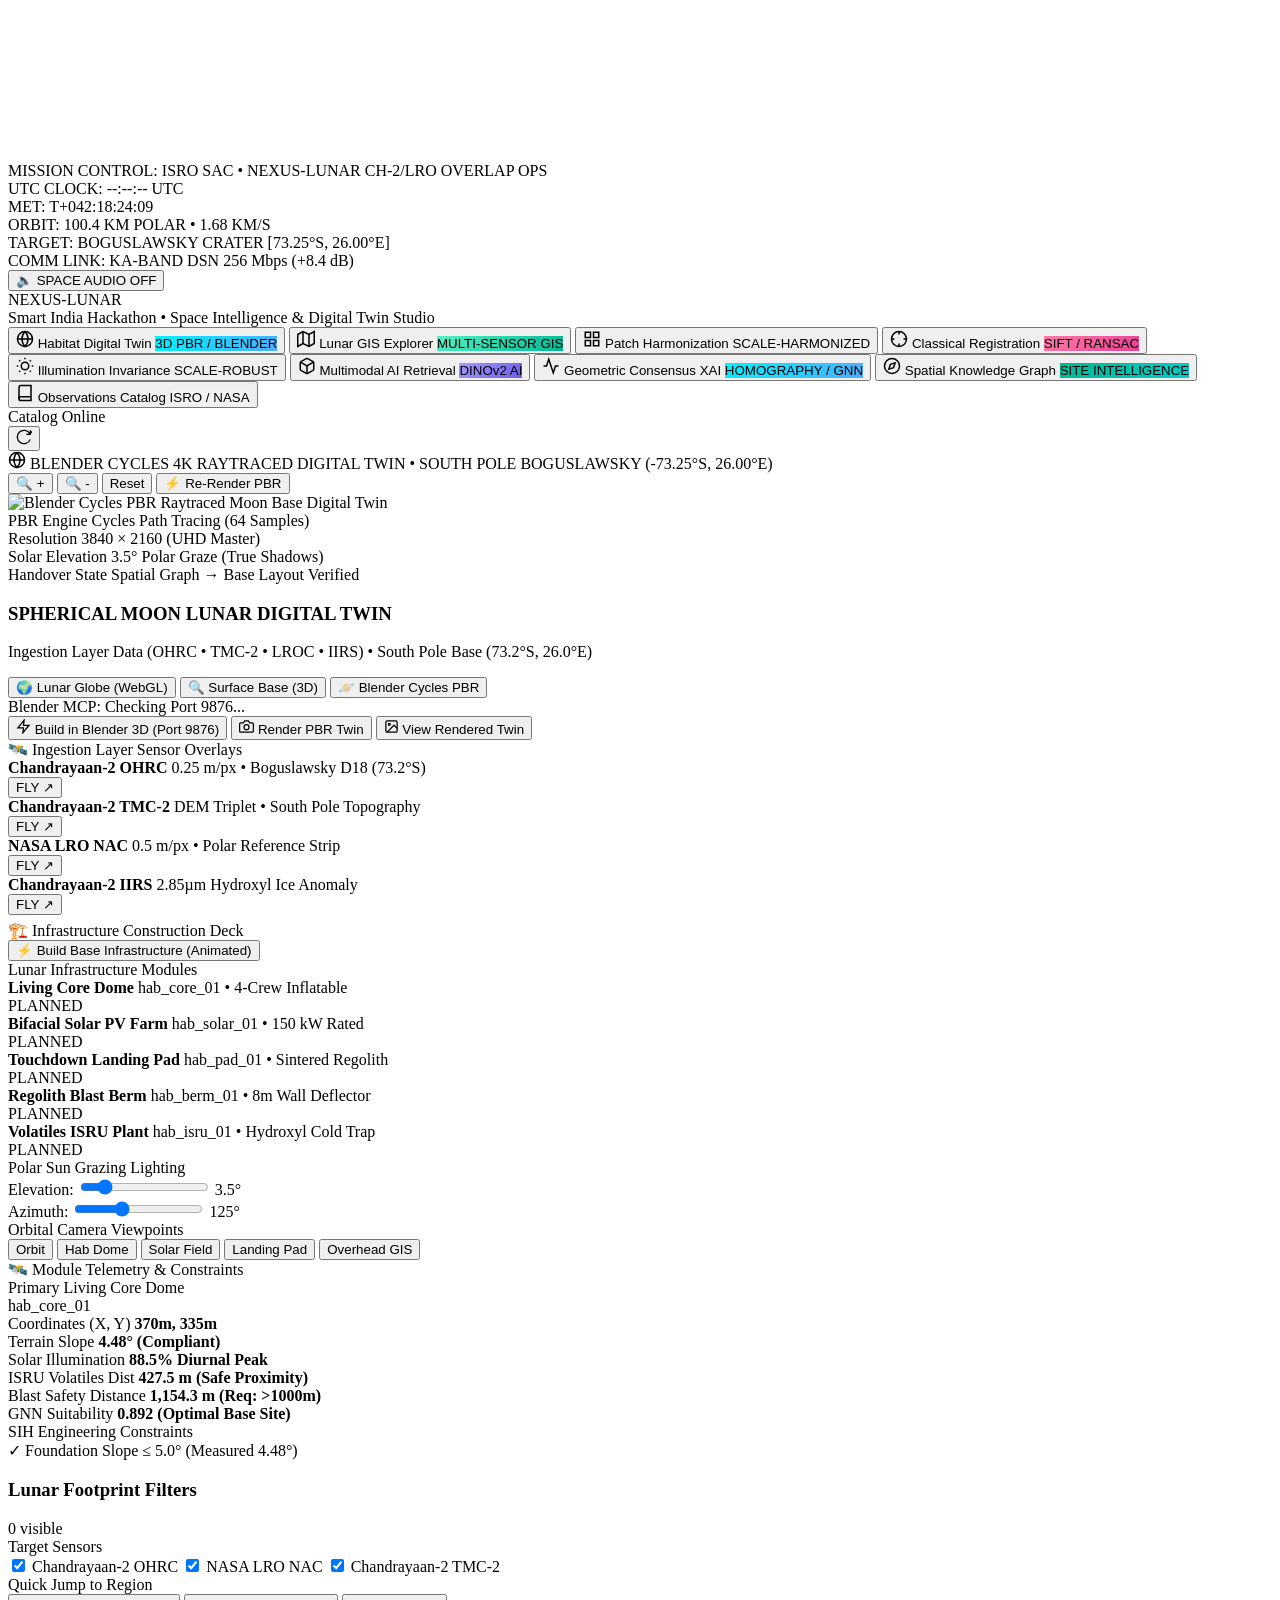
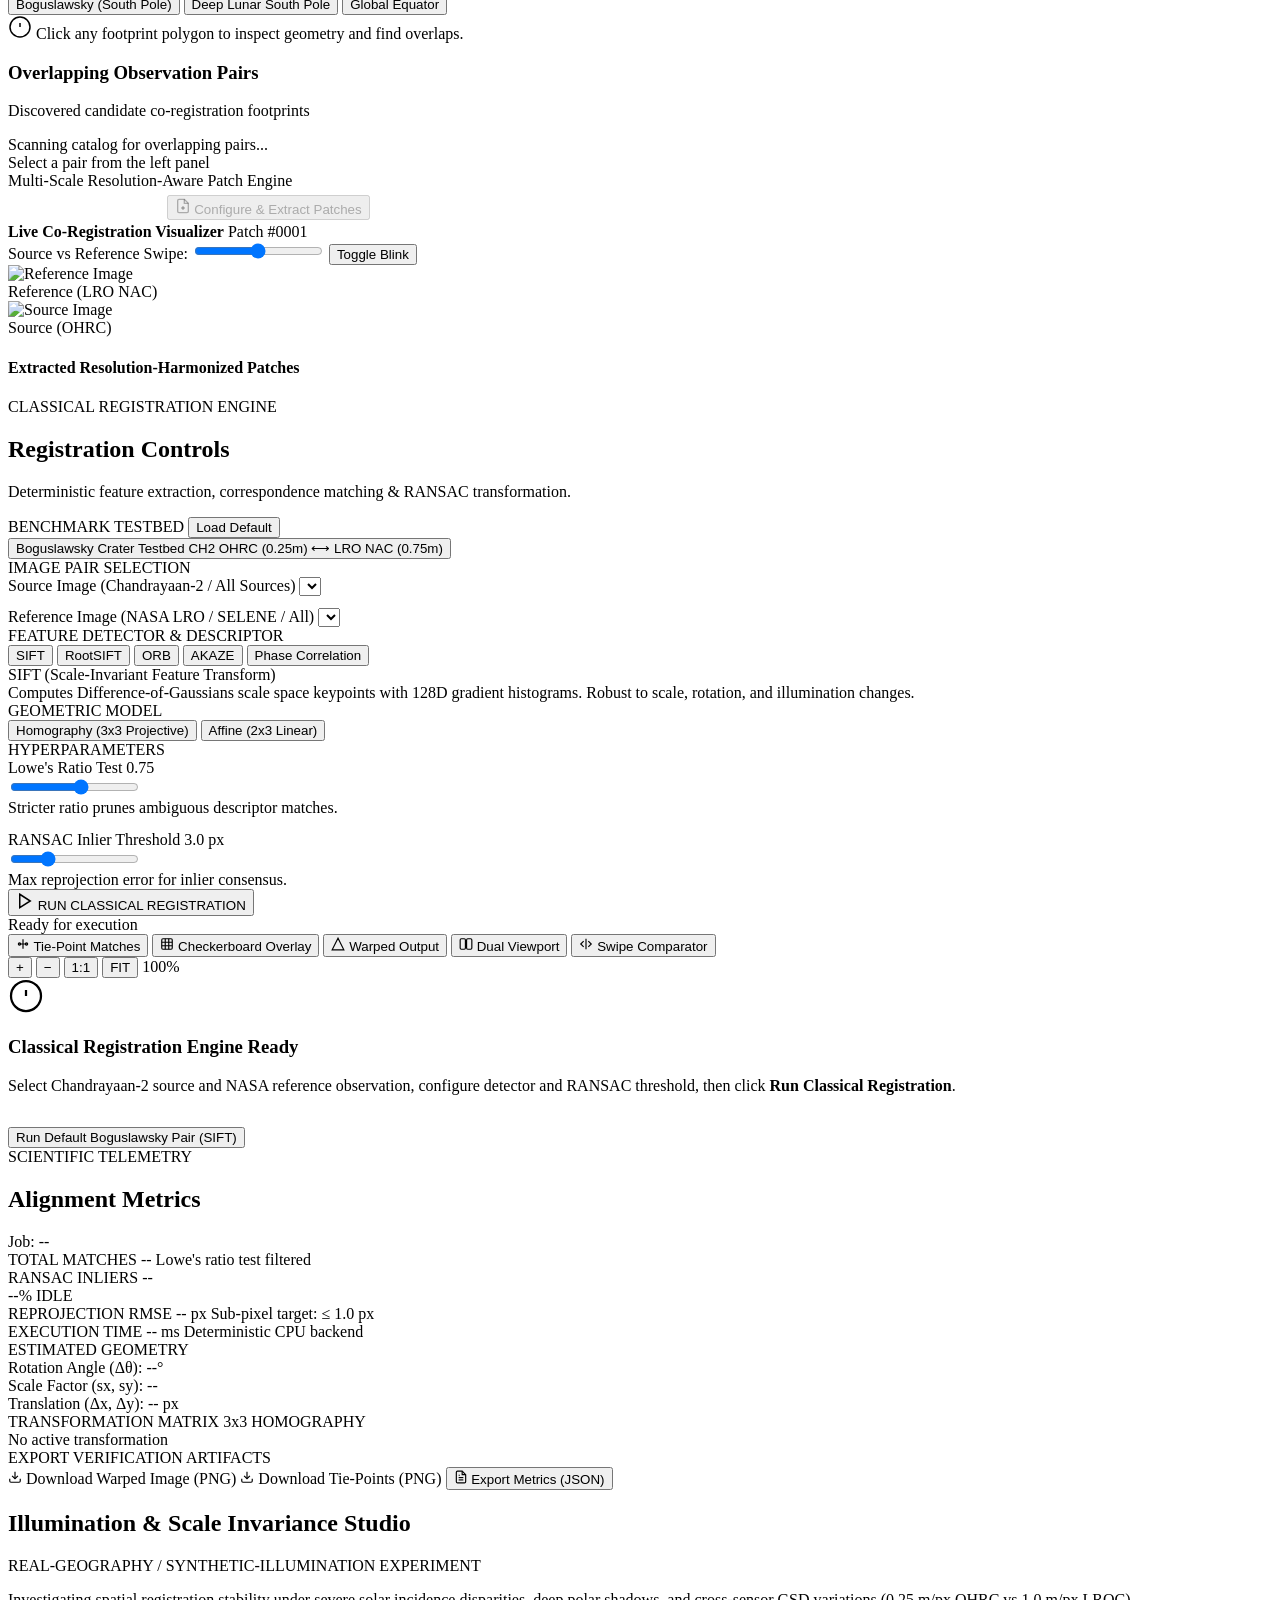
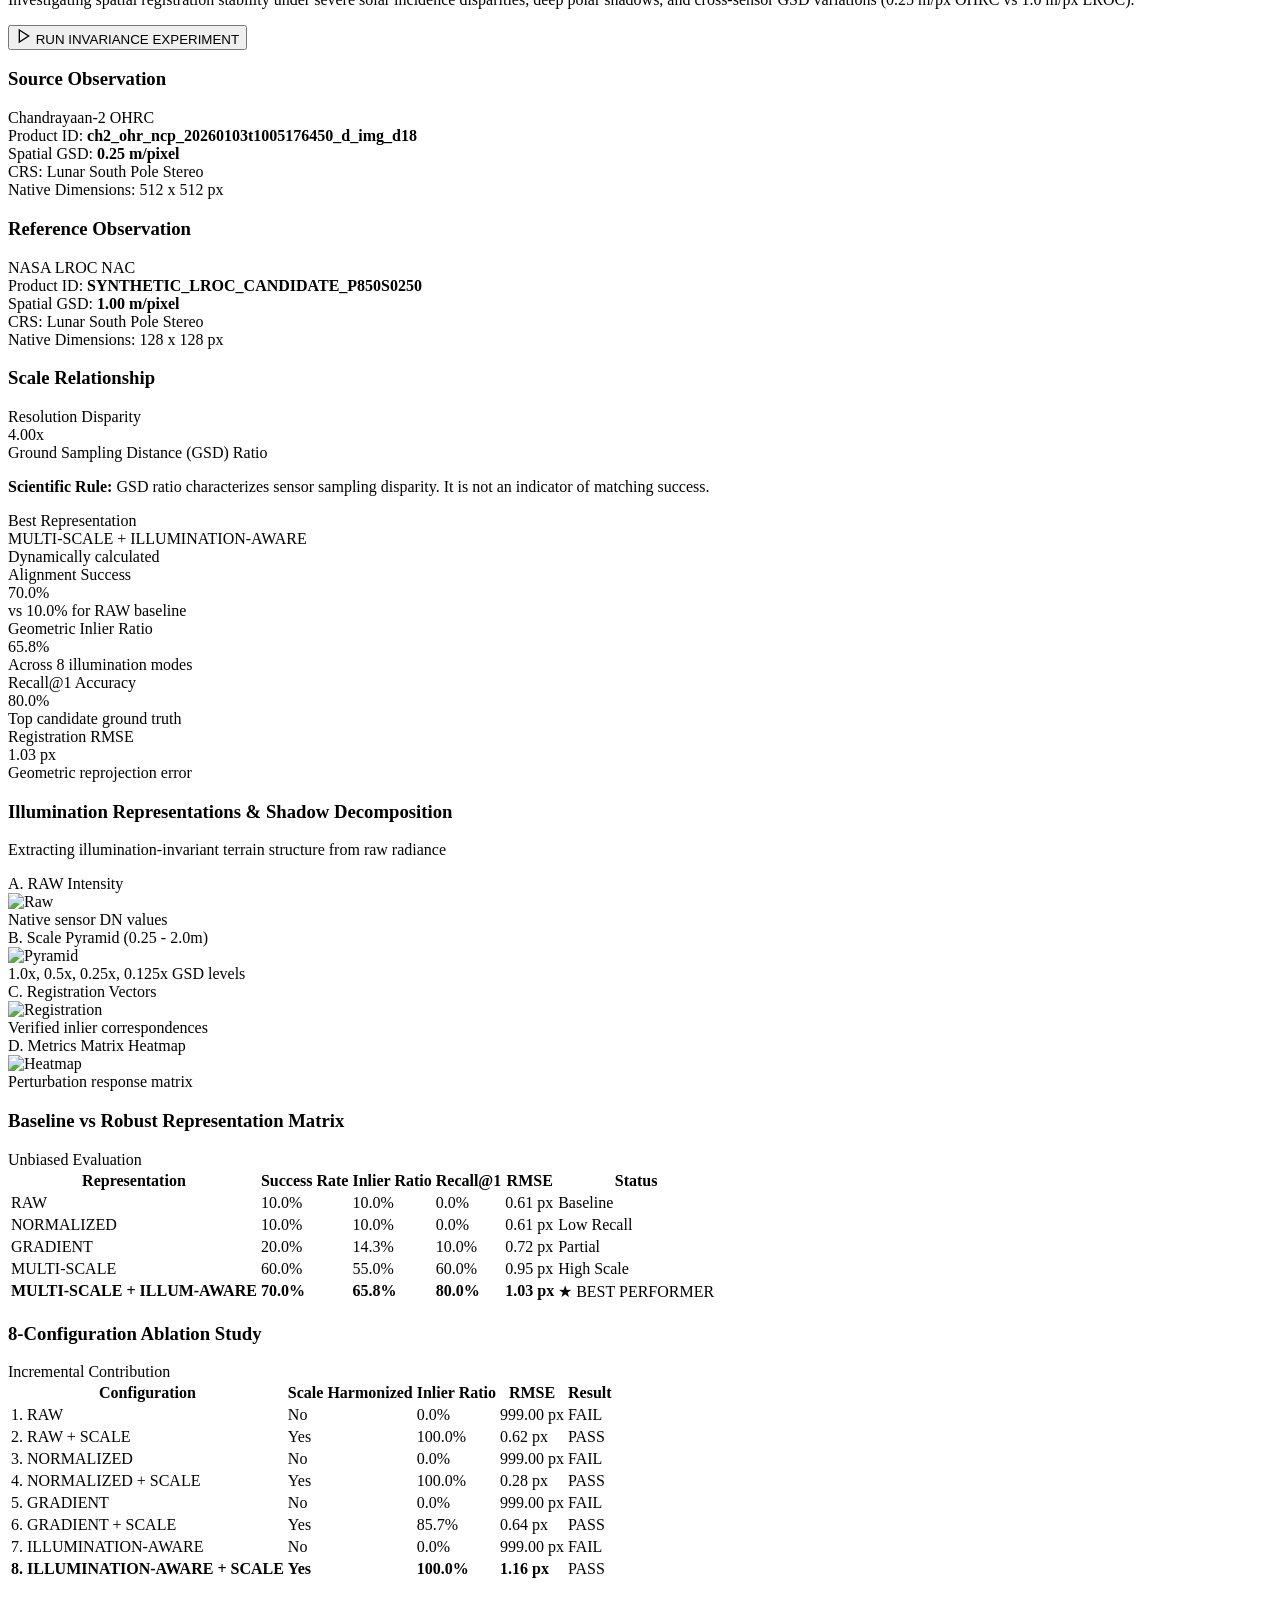
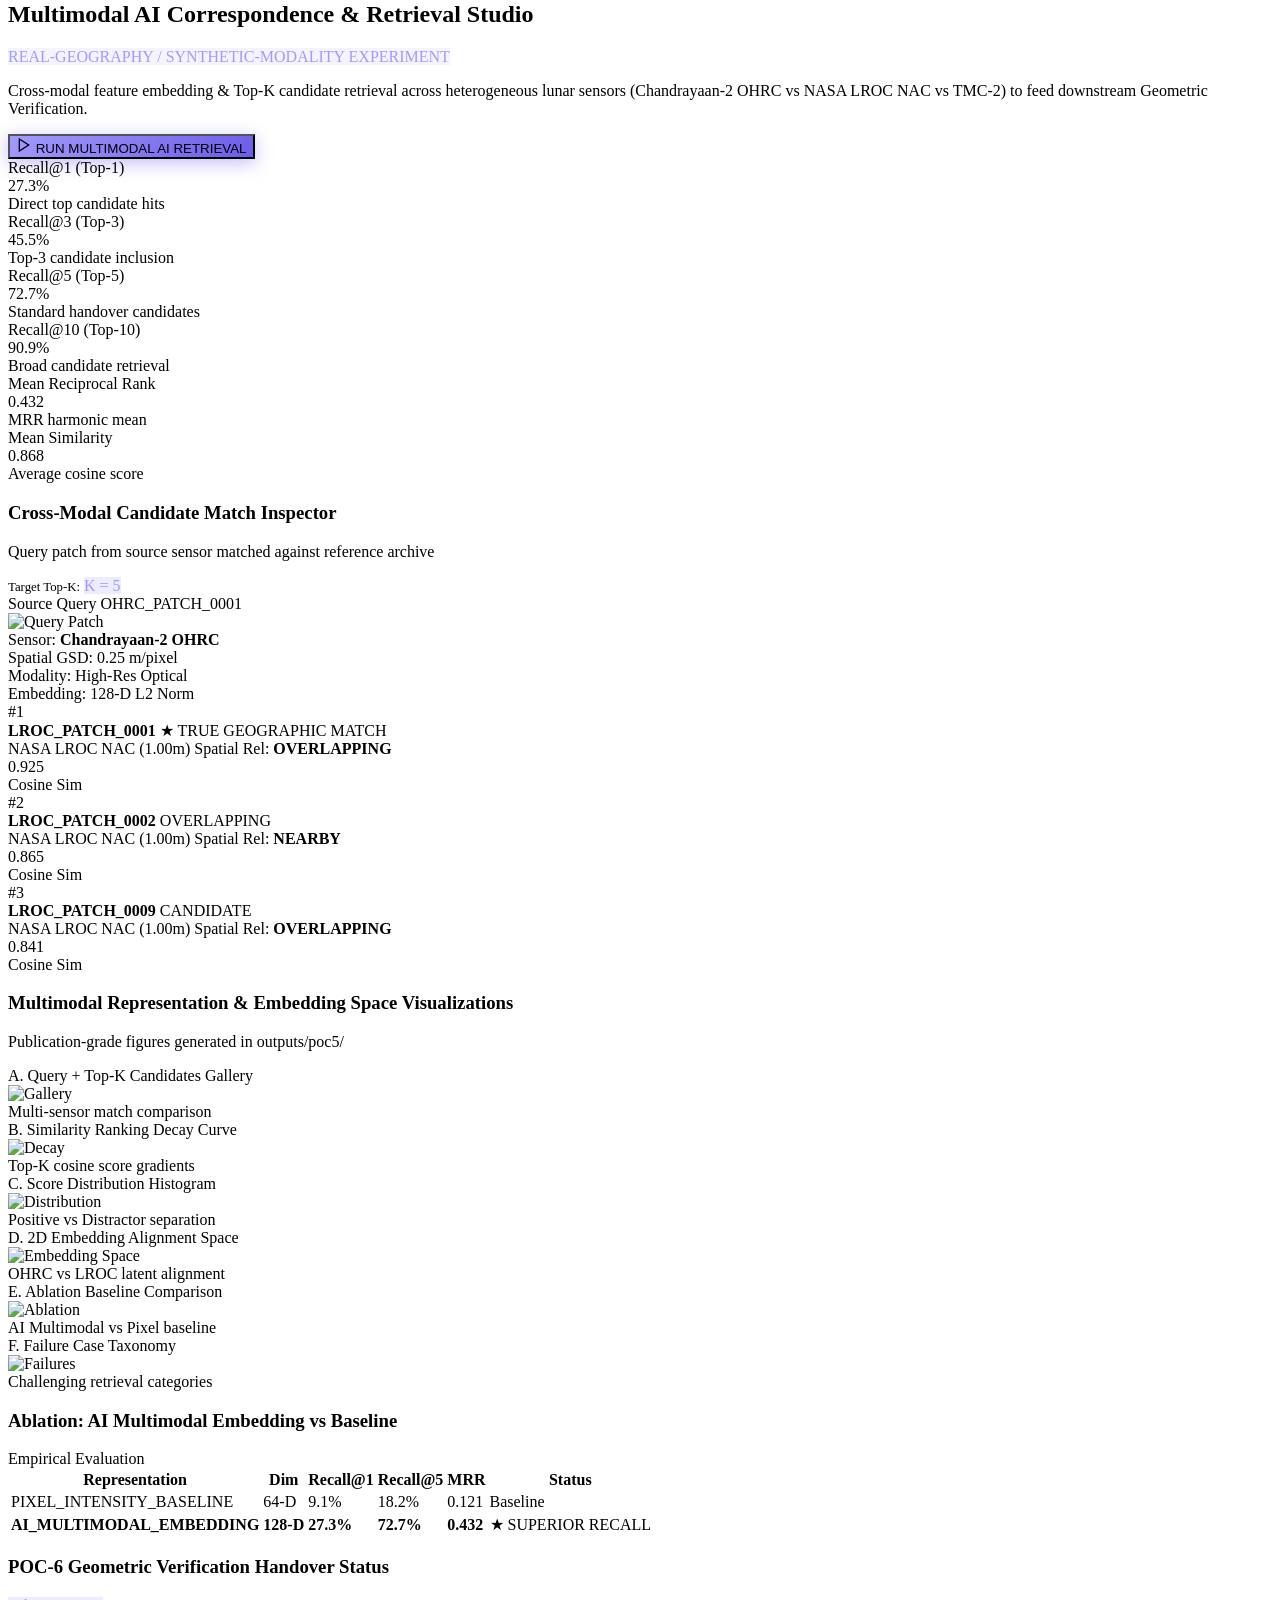
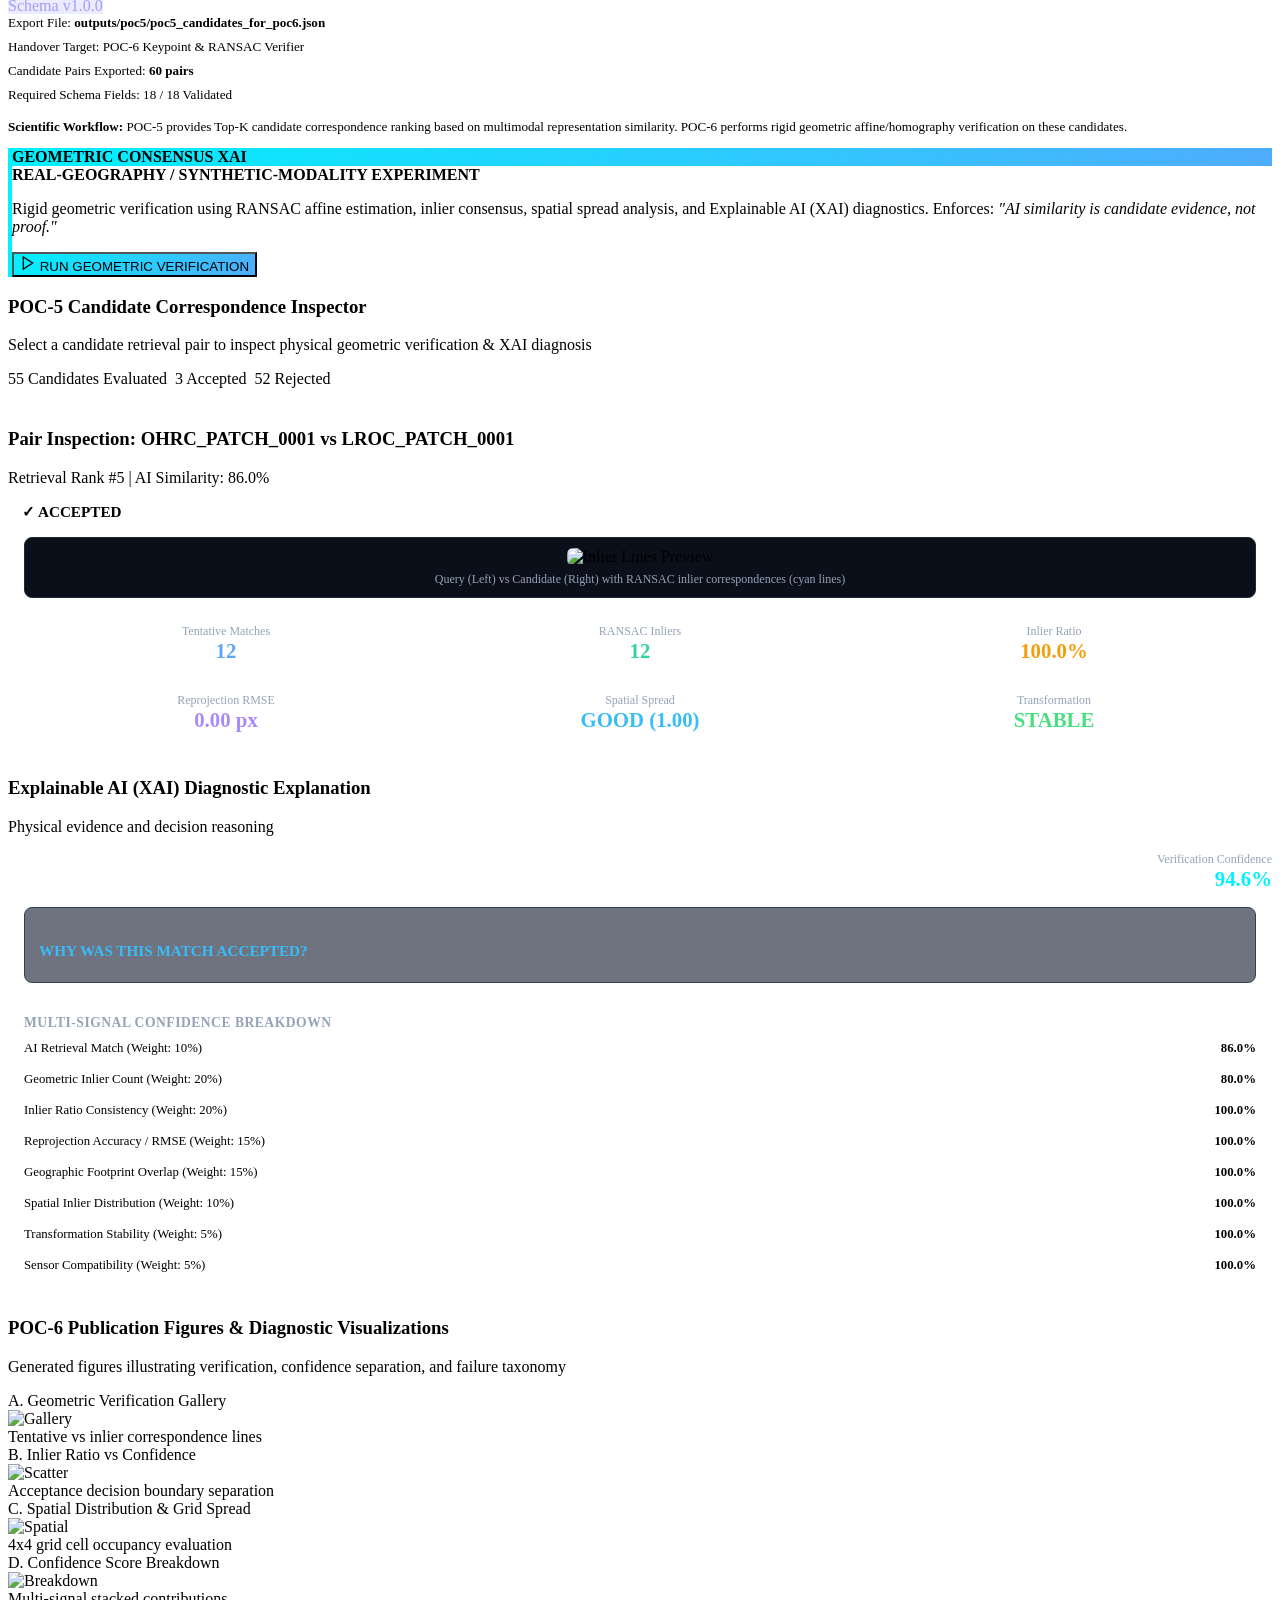
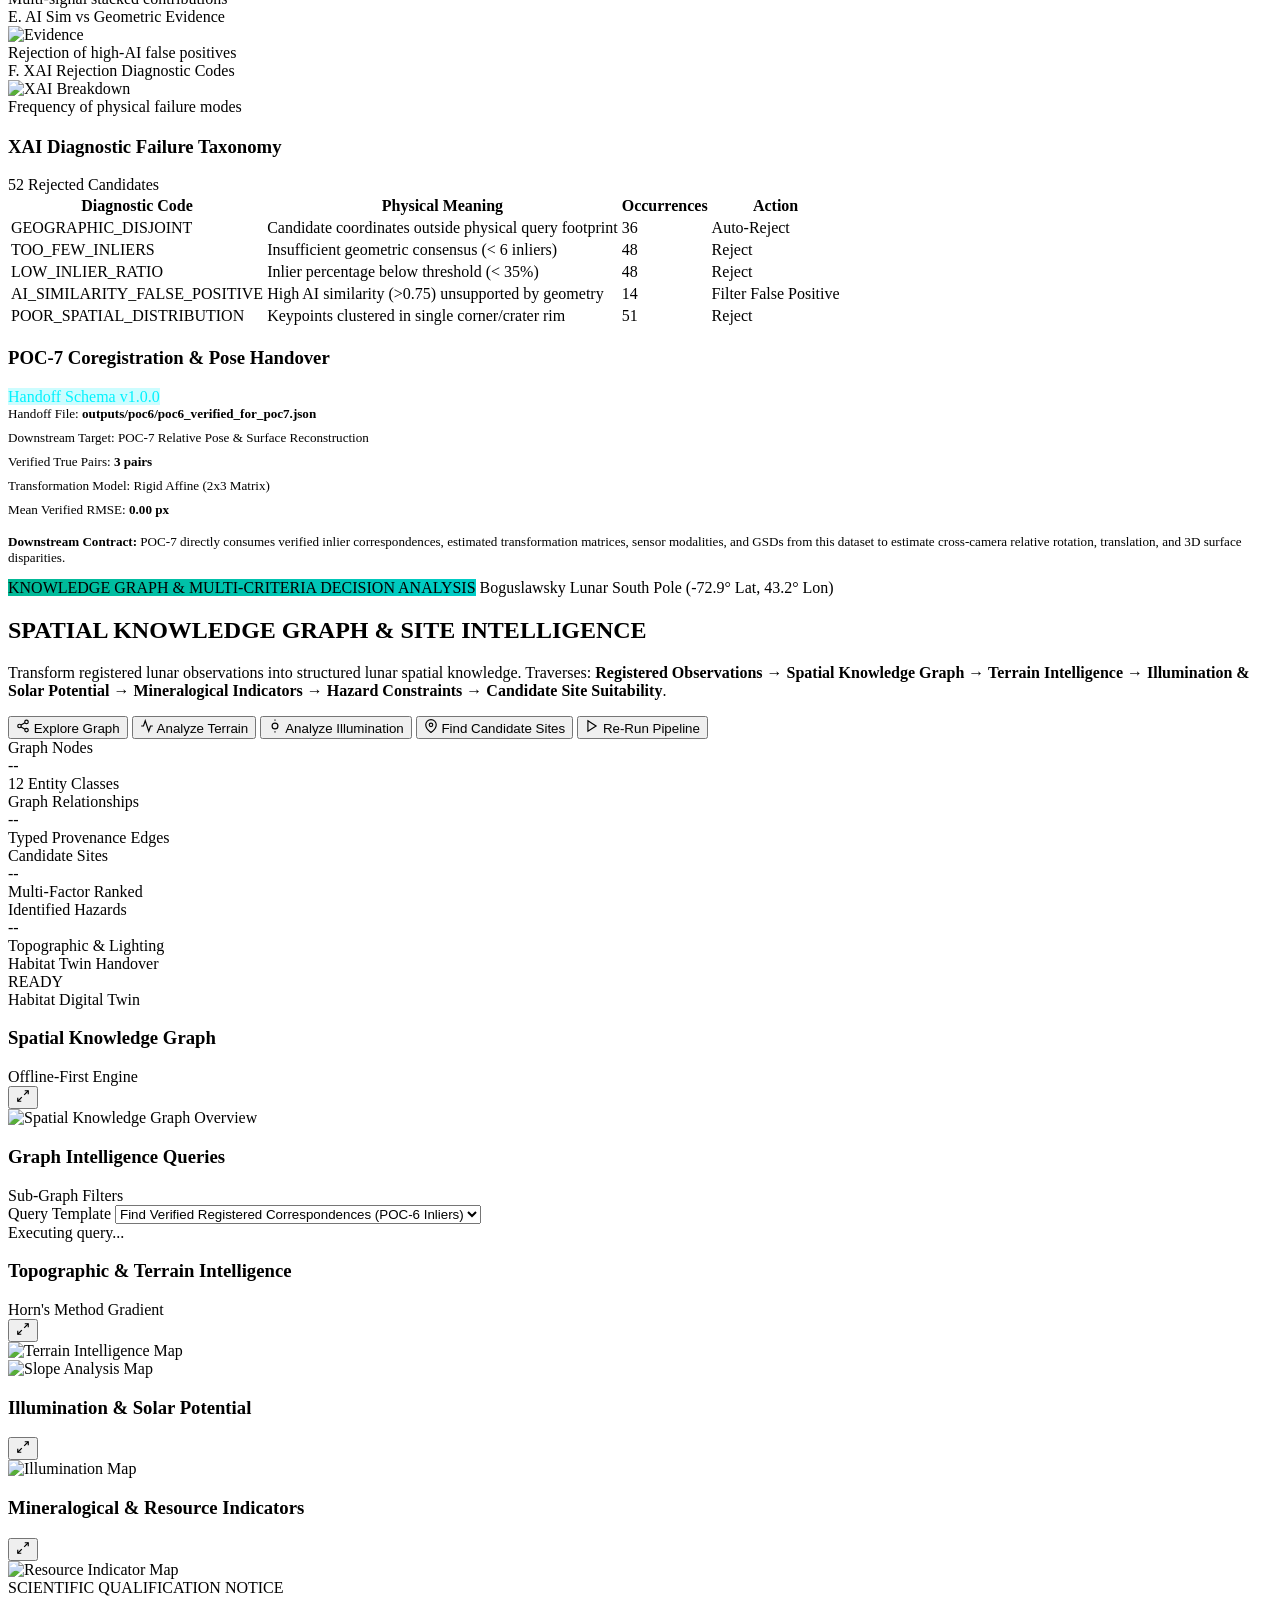
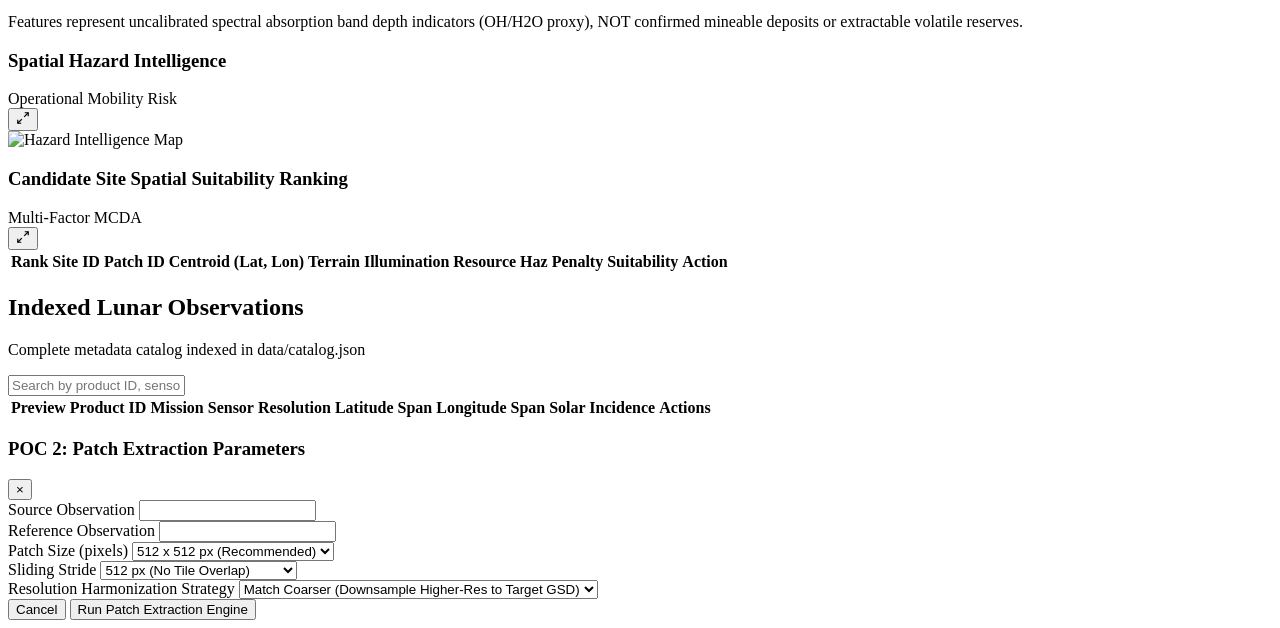
==== commit e9ee2511: "fix(dashboard): resolve POC-3 image streaming, POC-7 layout, Blender 3D viewport, and rename module " ====
--- a/web/index.html
+++ b/web/index.html
@@ -66,47 +66,48 @@
       <div class="nav-tabs">
         <button class="nav-tab active" data-tab="tab-nexus3d" id="tabBtnNexus3D">
           <svg width="18" height="18" viewBox="0 0 24 24" fill="none" stroke="currentColor" stroke-width="2"><circle cx="12" cy="12" r="10"></circle><path d="M12 2a14.5 14.5 0 0 0 0 20 14.5 14.5 0 0 0 0-20"></path><path d="M2 12h20"></path></svg>
-          3D Moon & Base
-          <span class="badge-pulse" id="nexus3dBadge" style="background: linear-gradient(135deg, #00f2fe, #4facfe);">POC 8 TWIN</span>
+          Habitat Digital Twin
+          <span class="badge-pulse" id="nexus3dBadge" style="background: linear-gradient(135deg, #00f2fe, #4facfe);">3D PBR / BLENDER</span>
         </button>
         <button class="nav-tab" data-tab="tab-map" id="tabBtnMap">
           <svg width="18" height="18" viewBox="0 0 24 24" fill="none" stroke="currentColor" stroke-width="2"><polygon points="1 6 1 22 8 18 16 22 23 18 23 2 16 6 8 2 1 6"></polygon><line x1="8" y1="2" x2="8" y2="18"></line><line x1="16" y1="6" x2="16" y2="22"></line></svg>
-          Lunar GIS Map
-          <span class="badge-pulse" id="mapBadge" style="background: linear-gradient(135deg, #55efc4, #00b894);">POC 1 GIS</span>
+          Lunar GIS Explorer
+          <span class="badge-pulse" id="mapBadge" style="background: linear-gradient(135deg, #55efc4, #00b894);">MULTI-SENSOR GIS</span>
         </button>
         <button class="nav-tab" data-tab="tab-patches" id="tabBtnPatches">
           <svg width="18" height="18" viewBox="0 0 24 24" fill="none" stroke="currentColor" stroke-width="2"><rect x="3" y="3" width="7" height="7"></rect><rect x="14" y="3" width="7" height="7"></rect><rect x="14" y="14" width="7" height="7"></rect><rect x="3" y="14" width="7" height="7"></rect></svg>
-          Patch Studio
-          <span class="badge-pulse" id="pairCountBadge">POC 2</span>
+          Patch Harmonization
+          <span class="badge-pulse" id="pairCountBadge">SCALE-HARMONIZED</span>
         </button>
         <button class="nav-tab" data-tab="tab-reg" id="tabBtnReg">
           <svg width="18" height="18" viewBox="0 0 24 24" fill="none" stroke="currentColor" stroke-width="2"><circle cx="12" cy="12" r="10"></circle><line x1="22" y1="12" x2="18" y2="12"></line><line x1="6" y1="12" x2="2" y2="12"></line><line x1="12" y1="6" x2="12" y2="2"></line><line x1="12" y1="22" x2="12" y2="18"></line></svg>
-          Classical Reg
-          <span class="badge-pulse" id="regBadge" style="background: linear-gradient(135deg, #fd79a8, #e84393);">POC 3 SIFT/RANSAC</span>
+          Classical Registration
+          <span class="badge-pulse" id="regBadge" style="background: linear-gradient(135deg, #fd79a8, #e84393);">SIFT / RANSAC</span>
         </button>
         <button class="nav-tab" data-tab="tab-poc4" id="tabBtnPOC4">
           <svg width="18" height="18" viewBox="0 0 24 24" fill="none" stroke="currentColor" stroke-width="2"><circle cx="12" cy="12" r="5"></circle><line x1="12" y1="1" x2="12" y2="3"></line><line x1="12" y1="21" x2="12" y2="23"></line><line x1="4.22" y1="4.22" x2="5.64" y2="5.64"></line><line x1="18.36" y1="18.36" x2="19.78" y2="19.78"></line><line x1="1" y1="12" x2="3" y2="12"></line><line x1="21" y1="12" x2="23" y2="12"></line><line x1="4.22" y1="19.78" x2="5.64" y2="18.36"></line><line x1="18.36" y1="5.64" x2="19.78" y2="4.22"></line></svg>
-          POC 4 Robustness
-          <span class="badge-pulse" id="poc4Badge">ROBUST</span>
+          Illumination Invariance
+          <span class="badge-pulse" id="poc4Badge">SCALE-ROBUST</span>
         </button>
         <button class="nav-tab" data-tab="tab-poc5" id="tabBtnPOC5">
           <svg width="18" height="18" viewBox="0 0 24 24" fill="none" stroke="currentColor" stroke-width="2"><path d="M21 16V8a2 2 0 0 0-1-1.73l-7-4a2 2 0 0 0-2 0l-7 4A2 2 0 0 0 3 8v8a2 2 0 0 0 1 1.73l7 4a2 2 0 0 0 2 0l7-4A2 2 0 0 0 21 16z"></path><polyline points="3.27 6.96 12 12.01 20.73 6.96"></polyline><line x1="12" y1="22.08" x2="12" y2="12"></line></svg>
-          POC 5 Multimodal
+          Multimodal AI Retrieval
           <span class="badge-pulse" id="poc5Badge" style="background: linear-gradient(135deg, #a29bfe, #6c5ce7);">DINOv2 AI</span>
         </button>
         <button class="nav-tab" data-tab="tab-poc6" id="tabBtnPOC6">
           <svg width="18" height="18" viewBox="0 0 24 24" fill="none" stroke="currentColor" stroke-width="2"><polyline points="22 12 18 12 15 21 9 3 6 12 2 12"></polyline></svg>
-          POC 6 Geometric XAI
-          <span class="badge-pulse" id="poc6Badge" style="background: linear-gradient(135deg, #00f2fe, #4facfe);">GNN XAI</span>
+          Geometric Consensus XAI
+          <span class="badge-pulse" id="poc6Badge" style="background: linear-gradient(135deg, #00f2fe, #4facfe);">HOMOGRAPHY / GNN</span>
         </button>
         <button class="nav-tab" data-tab="tab-poc7" id="tabBtnPOC7">
           <svg width="18" height="18" viewBox="0 0 24 24" fill="none" stroke="currentColor" stroke-width="2"><circle cx="12" cy="12" r="10"></circle><polygon points="16.24 7.76 14.12 14.12 7.76 16.24 9.88 9.88 16.24 7.76"></polygon></svg>
-          POC 7 Spatial Intel
-          <span class="badge-pulse" id="poc7Badge" style="background: linear-gradient(135deg, #00b894, #00cec9);">KNOWLEDGE GRAPH</span>
+          Spatial Knowledge Graph
+          <span class="badge-pulse" id="poc7Badge" style="background: linear-gradient(135deg, #00b894, #00cec9);">SITE INTELLIGENCE</span>
         </button>
         <button class="nav-tab" data-tab="tab-catalog" id="tabBtnCatalog">
           <svg width="18" height="18" viewBox="0 0 24 24" fill="none" stroke="currentColor" stroke-width="2"><path d="M4 19.5A2.5 2.5 0 0 1 6.5 17H20"></path><path d="M6.5 2H20v20H6.5A2.5 2.5 0 0 1 4 19.5v-15A2.5 2.5 0 0 1 6.5 2z"></path></svg>
-          Catalog
+          Observations Catalog
+          <span class="badge-pulse" style="background: rgba(255,255,255,0.15);">ISRO / NASA</span>
         </button>
       </div>
 
@@ -123,12 +124,53 @@
 
     <!-- Main Content Workspace -->
     <main class="main-content">
-      <!-- TAB 0: 3D Lunar Space Studio & Digital Twin (POC 8) -->
+      <!-- TAB 0: 3D Lunar Space Studio & Digital Twin (Habitat Digital Twin) -->
       <section class="tab-pane active" id="tab-nexus3d">
         <div class="nexus3d-workspace">
           <!-- 3D WebGL Canvas Viewport -->
           <div id="nexus3dCanvasContainer" class="nexus3d-canvas-container">
             <!-- Three.js Canvas injected here -->
+          </div>
+
+          <!-- Integrated Blender Cycles PBR Digital Twin Container -->
+          <div id="nexus3dBlenderContainer" class="nexus3d-blender-container">
+            <div class="blender-viewport-card glassmorphism">
+              <div class="blender-viewport-header">
+                <div class="blender-title">
+                  <svg width="18" height="18" viewBox="0 0 24 24" fill="none" stroke="currentColor" stroke-width="2"><circle cx="12" cy="12" r="10"></circle><path d="M12 2a14.5 14.5 0 0 0 0 20 14.5 14.5 0 0 0 0-20"></path><path d="M2 12h20"></path></svg>
+                  <span>BLENDER CYCLES 4K RAYTRACED DIGITAL TWIN • SOUTH POLE BOGUSLAWSKY (-73.25°S, 26.00°E)</span>
+                </div>
+                <div class="blender-viewport-actions">
+                  <button class="btn-secondary" id="btnBlenderZoomIn" title="Zoom In">🔍 +</button>
+                  <button class="btn-secondary" id="btnBlenderZoomOut" title="Zoom Out">🔍 -</button>
+                  <button class="btn-secondary" id="btnBlenderResetZoom" title="Reset Zoom">Reset</button>
+                  <button class="btn-primary" id="btnBlenderReRender" onclick="document.getElementById('btnRenderBlenderHeadless').click()">
+                    ⚡ Re-Render PBR
+                  </button>
+                </div>
+              </div>
+              <div class="blender-viewport-canvas">
+                <img id="blenderInStudioImg" src="/outputs/nexus_3d/nexus_blender_digital_twin.png" alt="Blender Cycles PBR Raytraced Moon Base Digital Twin" class="img-responsive">
+                <div class="blender-telemetry-overlay">
+                  <div class="blender-meta-col">
+                    <span class="blender-meta-label">PBR Engine</span>
+                    <span class="blender-meta-val text-cyan">Cycles Path Tracing (64 Samples)</span>
+                  </div>
+                  <div class="blender-meta-col">
+                    <span class="blender-meta-label">Resolution</span>
+                    <span class="blender-meta-val text-green">3840 × 2160 (UHD Master)</span>
+                  </div>
+                  <div class="blender-meta-col">
+                    <span class="blender-meta-label">Solar Elevation</span>
+                    <span class="blender-meta-val text-accent">3.5° Polar Graze (True Shadows)</span>
+                  </div>
+                  <div class="blender-meta-col">
+                    <span class="blender-meta-label">Handover State</span>
+                    <span class="blender-meta-val text-purple">Spatial Graph → Base Layout Verified</span>
+                  </div>
+                </div>
+              </div>
+            </div>
           </div>
 
           <!-- Top Floating Studio HUD -->
@@ -141,13 +183,16 @@
               </div>
             </div>
 
-            <!-- View Mode Switcher: Globe vs Surface Base -->
+            <!-- View Mode Switcher: Globe vs Surface Base vs Blender Cycles -->
             <div class="view-mode-toggle-group">
               <button class="btn-mode-toggle active" id="btnModeGlobe" title="View Full Spherical Moon with Ingested Sensor Footprints">
-                🌍 Lunar Globe
+                🌍 Lunar Globe (WebGL)
               </button>
               <button class="btn-mode-toggle" id="btnModeSurface" title="Zoom into South Pole Boguslawsky Habitat Site">
-                🔍 Surface Base Site
+                🔍 Surface Base (3D)
+              </button>
+              <button class="btn-mode-toggle" id="btnModeBlender" title="View Blender Cycles 4K Raytraced Digital Twin">
+                🪐 Blender Cycles PBR
               </button>
             </div>
 
@@ -429,7 +474,7 @@
             <div class="studio-topbar glassmorphism" id="activePairBanner">
               <div class="pair-headline">
                 <div class="headline-title" id="bannerPairTitle">Select a pair from the left panel</div>
-                <div class="headline-meta" id="bannerPairMeta">POC 2 Resolution-Aware Patch Engine</div>
+                <div class="headline-meta" id="bannerPairMeta">Multi-Scale Resolution-Aware Patch Engine</div>
               </div>
               <div class="pair-actions">
                 <button class="btn-secondary" id="btnViewPairOnMap" disabled style="display: inline-flex; align-items: center; gap: 6px; padding: 9px 14px; font-size: 0.85rem; color: #fff; background: rgba(255,255,255,0.06); border: 1px solid var(--border-subtle); border-radius: 8px; cursor: pointer;">
@@ -487,13 +532,13 @@
         </div>
       </section>
 
-      <!-- TAB: Classical Feature Registration Studio (POC 3) -->
+      <!-- TAB: Classical Feature Registration Studio -->
       <section class="tab-pane" id="tab-reg">
         <div class="poc3-workspace" id="poc3-workspace">
     <!-- Left Configuration & Execution Panel -->
     <aside class="poc3-sidebar">
       <div class="poc3-sidebar-header">
-        <div class="poc3-header-tag">POC 3 MICROSERVICE</div>
+        <div class="poc3-header-tag">CLASSICAL REGISTRATION ENGINE</div>
         <h2 class="poc3-title">Registration Controls</h2>
         <p class="poc3-subtitle">Deterministic feature extraction, correspondence matching & RANSAC transformation.</p>
       </div>
@@ -793,7 +838,7 @@
         </div>
       </section>
 
-      <!-- TAB 4: POC 4 Illumination & Scale Robustness Studio -->
+      <!-- TAB 4: Illumination & Scale Invariance Studio -->
       <section class="tab-pane" id="tab-poc4">
         <div class="poc4-workspace">
           <!-- Top Control Header Banner -->
@@ -801,7 +846,7 @@
             <div class="banner-left">
               <div class="banner-title-row">
                 <span class="pulse-dot active"></span>
-                <h2>POC-4: Illumination & Scale Robustness Studio</h2>
+                <h2>Illumination & Scale Invariance Studio</h2>
                 <span class="provenance-pill" id="poc4ProvenanceLabel">REAL-GEOGRAPHY / SYNTHETIC-ILLUMINATION EXPERIMENT</span>
               </div>
               <p class="banner-desc">
@@ -811,7 +856,7 @@
             <div class="banner-actions">
               <button class="btn-primary btn-run-poc4" id="btnRunPOC4Experiment">
                 <svg width="16" height="16" viewBox="0 0 24 24" fill="none" stroke="currentColor" stroke-width="2"><polygon points="5 3 19 12 5 21 5 3"></polygon></svg>
-                RUN POC-4 EXPERIMENT
+                RUN INVARIANCE EXPERIMENT
               </button>
             </div>
           </div>
@@ -1007,7 +1052,7 @@
         </div>
       </section>
 
-      <!-- TAB 5: POC 5 Multimodal AI Correspondence & Retrieval Studio -->
+      <!-- TAB 5: Multimodal AI Correspondence & Retrieval Studio -->
       <section class="tab-pane" id="tab-poc5">
         <div class="poc5-workspace">
           <!-- Top Control Header Banner -->
@@ -1015,17 +1060,17 @@
             <div class="banner-left">
               <div class="banner-title-row">
                 <span class="pulse-dot active" style="background: #a29bfe; box-shadow: 0 0 8px #a29bfe;"></span>
-                <h2>POC-5: Multimodal AI Correspondence Studio</h2>
+                <h2>Multimodal AI Correspondence & Retrieval Studio</h2>
                 <span class="provenance-pill" id="poc5ProvenanceLabel" style="border-color: #a29bfe; color: #a29bfe; background: rgba(162, 155, 254, 0.12);">REAL-GEOGRAPHY / SYNTHETIC-MODALITY EXPERIMENT</span>
               </div>
               <p class="banner-desc">
-                Cross-modal feature embedding & Top-K candidate retrieval across heterogeneous lunar sensors (Chandrayaan-2 OHRC vs NASA LROC NAC vs TMC-2) to feed downstream POC-6 Geometric Verification.
+                Cross-modal feature embedding & Top-K candidate retrieval across heterogeneous lunar sensors (Chandrayaan-2 OHRC vs NASA LROC NAC vs TMC-2) to feed downstream Geometric Verification.
               </p>
             </div>
             <div class="banner-actions">
               <button class="btn-primary btn-run-poc5" id="btnRunPOC5Experiment" style="background: linear-gradient(135deg, #a29bfe 0%, #6c5ce7 100%); box-shadow: 0 4px 18px rgba(108, 92, 231, 0.4);">
                 <svg width="16" height="16" viewBox="0 0 24 24" fill="none" stroke="currentColor" stroke-width="2"><polygon points="5 3 19 12 5 21 5 3"></polygon></svg>
-                RUN POC-5 RETRIEVAL
+                RUN MULTIMODAL AI RETRIEVAL
               </button>
             </div>
           </div>
@@ -1271,13 +1316,13 @@
         </div>
       </section>
 
-      <!-- TAB 5: POC 6 Geometric Verification & XAI Studio -->
+      <!-- TAB 6: Geometric Consensus & XAI Verification Studio -->
       <section class="tab-pane" id="tab-poc6">
         <div class="poc4-workspace">
           <!-- Scientific Provenance Banner -->
           <div class="provenance-banner glassmorphism" id="poc6ProvenanceBanner" style="border-left: 4px solid #00f2fe;">
             <div class="prov-badge" style="background: linear-gradient(135deg, #00f2fe, #4facfe); color: #000; font-weight: bold;">
-              POC-6 GEOMETRIC XAI
+              GEOMETRIC CONSENSUS XAI
             </div>
             <div class="prov-info">
               <strong id="poc6ProvLabel">REAL-GEOGRAPHY / SYNTHETIC-MODALITY EXPERIMENT</strong>
@@ -1286,7 +1331,7 @@
             <div class="prov-actions">
               <button class="btn-run-poc" id="btnRunPOC6" style="background: linear-gradient(135deg, #00f2fe, #4facfe); color: #000;">
                 <svg width="16" height="16" viewBox="0 0 24 24" fill="none" stroke="currentColor" stroke-width="2"><polygon points="5 3 19 12 5 21 5 3"></polygon></svg>
-                RUN POC-6 VERIFICATION
+                RUN GEOMETRIC VERIFICATION
               </button>
             </div>
           </div>
@@ -1560,7 +1605,7 @@
         </div>
       </section>
 
-      <!-- TAB 5: POC 7 Spatial Intelligence Studio -->
+      <!-- TAB 7: Spatial Knowledge Graph & Site Intelligence Studio -->
       <section class="tab-pane" id="tab-poc7">
         <div class="poc7-workspace">
           <!-- Top Studio Header -->
@@ -1570,7 +1615,7 @@
                 <span class="badge-accent" style="background: linear-gradient(135deg, #00b894, #00cec9);">KNOWLEDGE GRAPH & MULTI-CRITERIA DECISION ANALYSIS</span>
                 <span class="tag-pill">Boguslawsky Lunar South Pole (-72.9° Lat, 43.2° Lon)</span>
               </div>
-              <h2 class="poc-title">POC 7 — NEXUS SPATIAL INTELLIGENCE</h2>
+              <h2 class="poc-title">SPATIAL KNOWLEDGE GRAPH & SITE INTELLIGENCE</h2>
               <p class="poc-desc">
                 Transform registered lunar observations into structured lunar spatial knowledge. Traverses:
                 <strong>Registered Observations → Spatial Knowledge Graph → Terrain Intelligence → Illumination & Solar Potential → Mineralogical Indicators → Hazard Constraints → Candidate Site Suitability</strong>.
@@ -1623,7 +1668,7 @@
               <div class="kpi-sub">Topographic & Lighting</div>
             </div>
             <div class="kpi-metric-card glassmorphism">
-              <div class="kpi-label">POC-8 Handover</div>
+              <div class="kpi-label">Habitat Twin Handover</div>
               <div class="kpi-value text-purple" id="poc7KpiHandover">READY</div>
               <div class="kpi-sub">Habitat Digital Twin</div>
             </div>
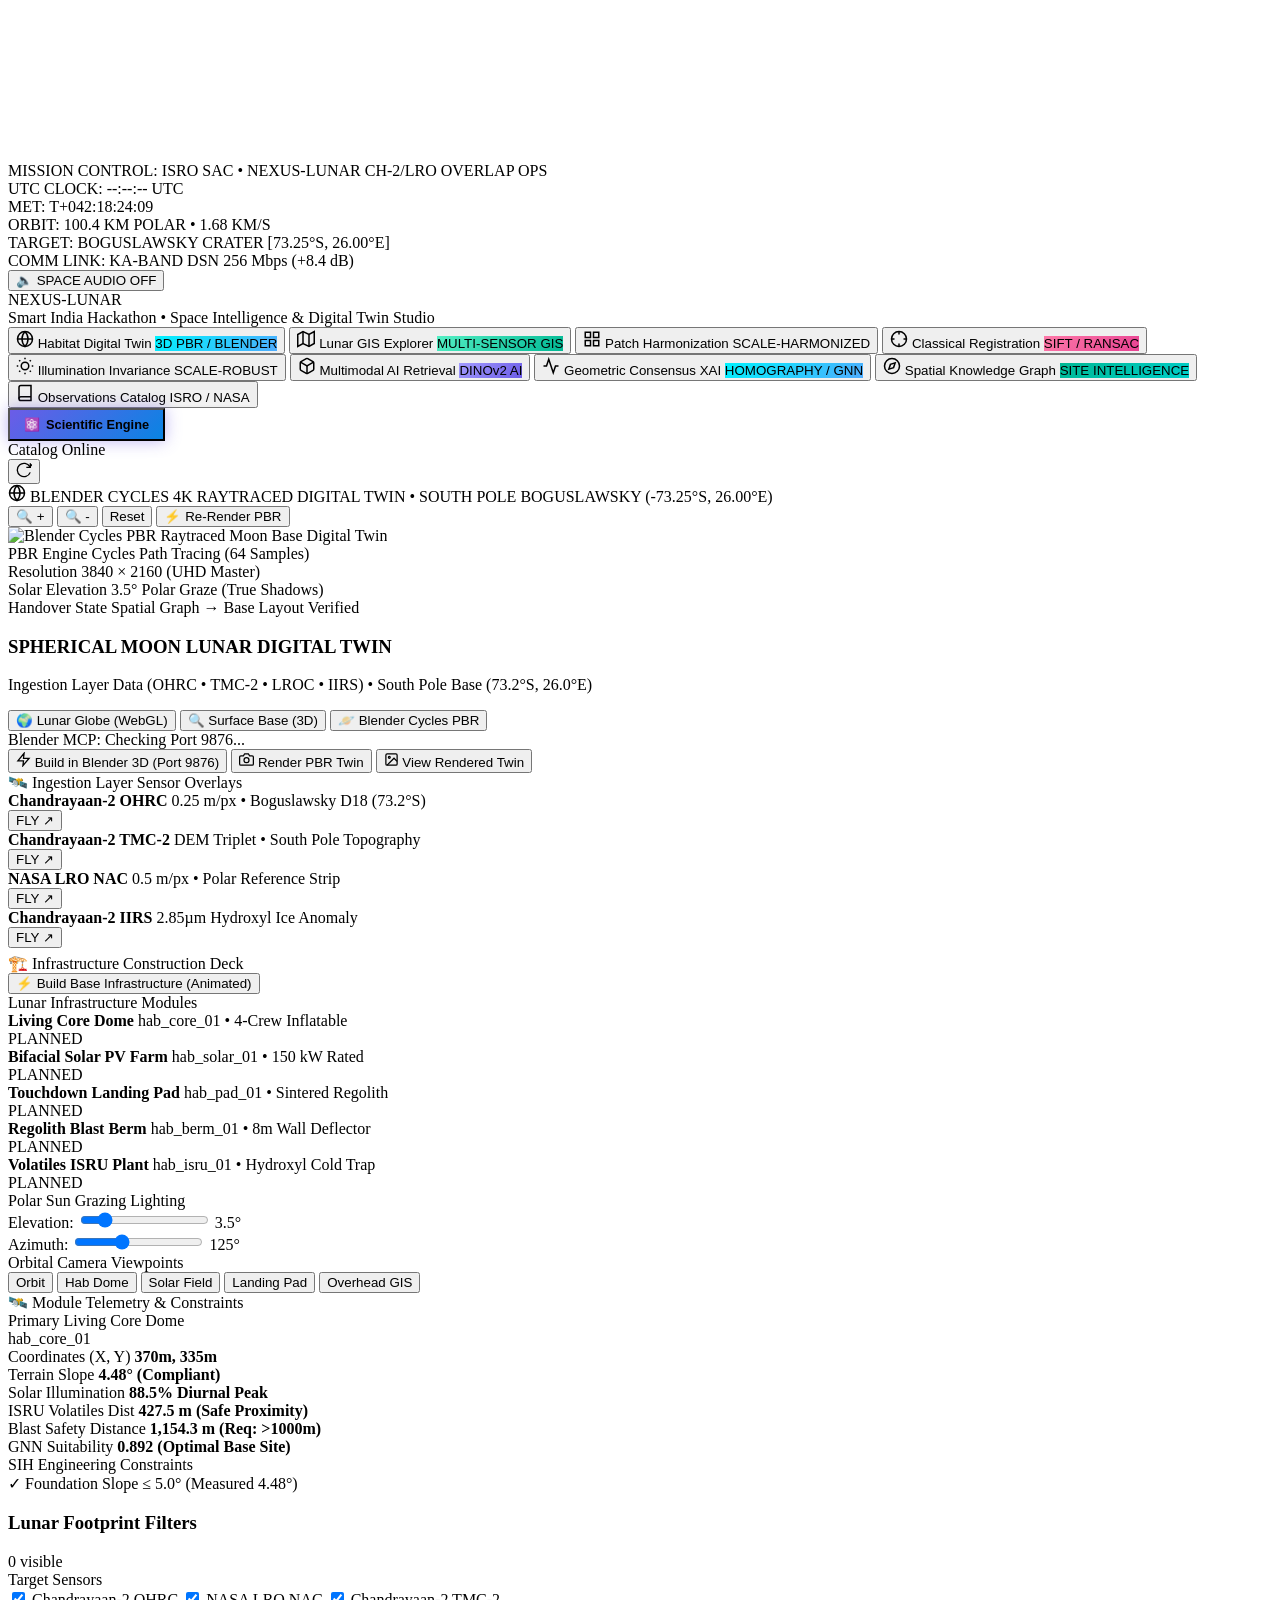
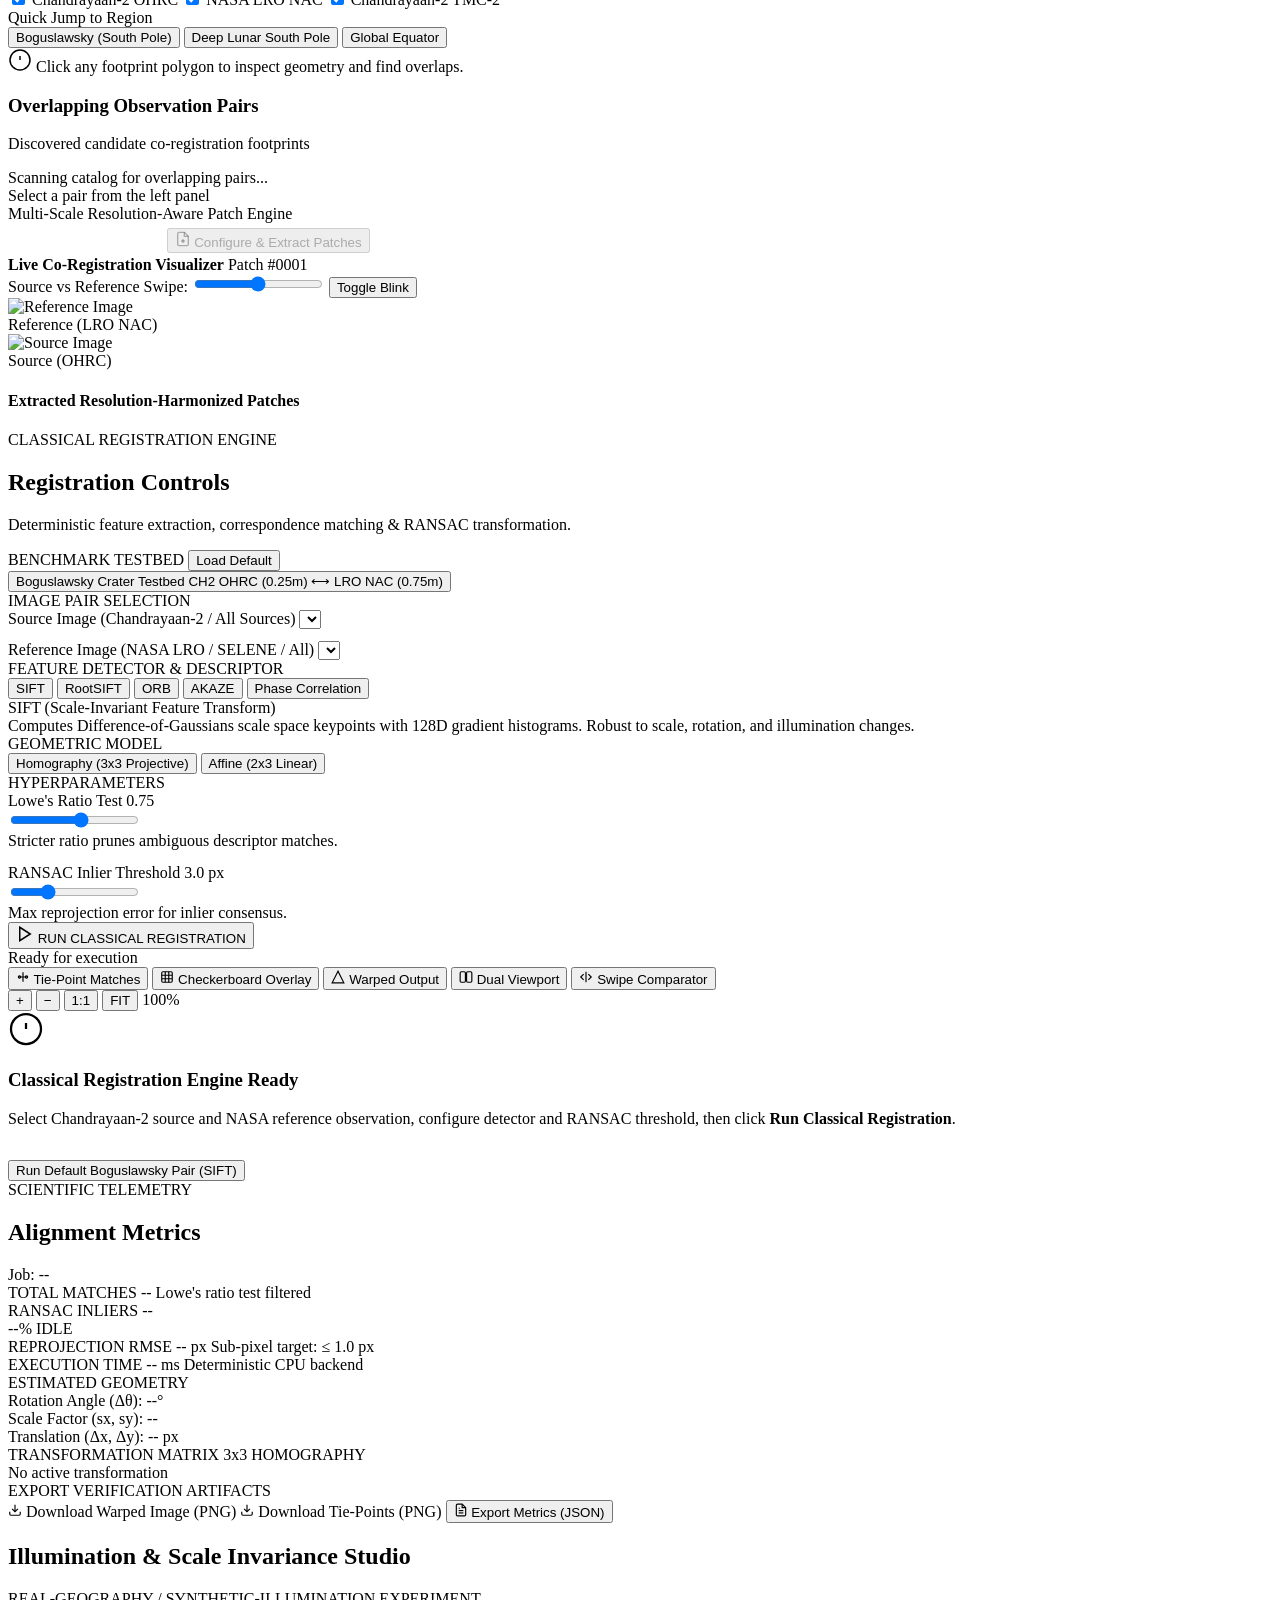
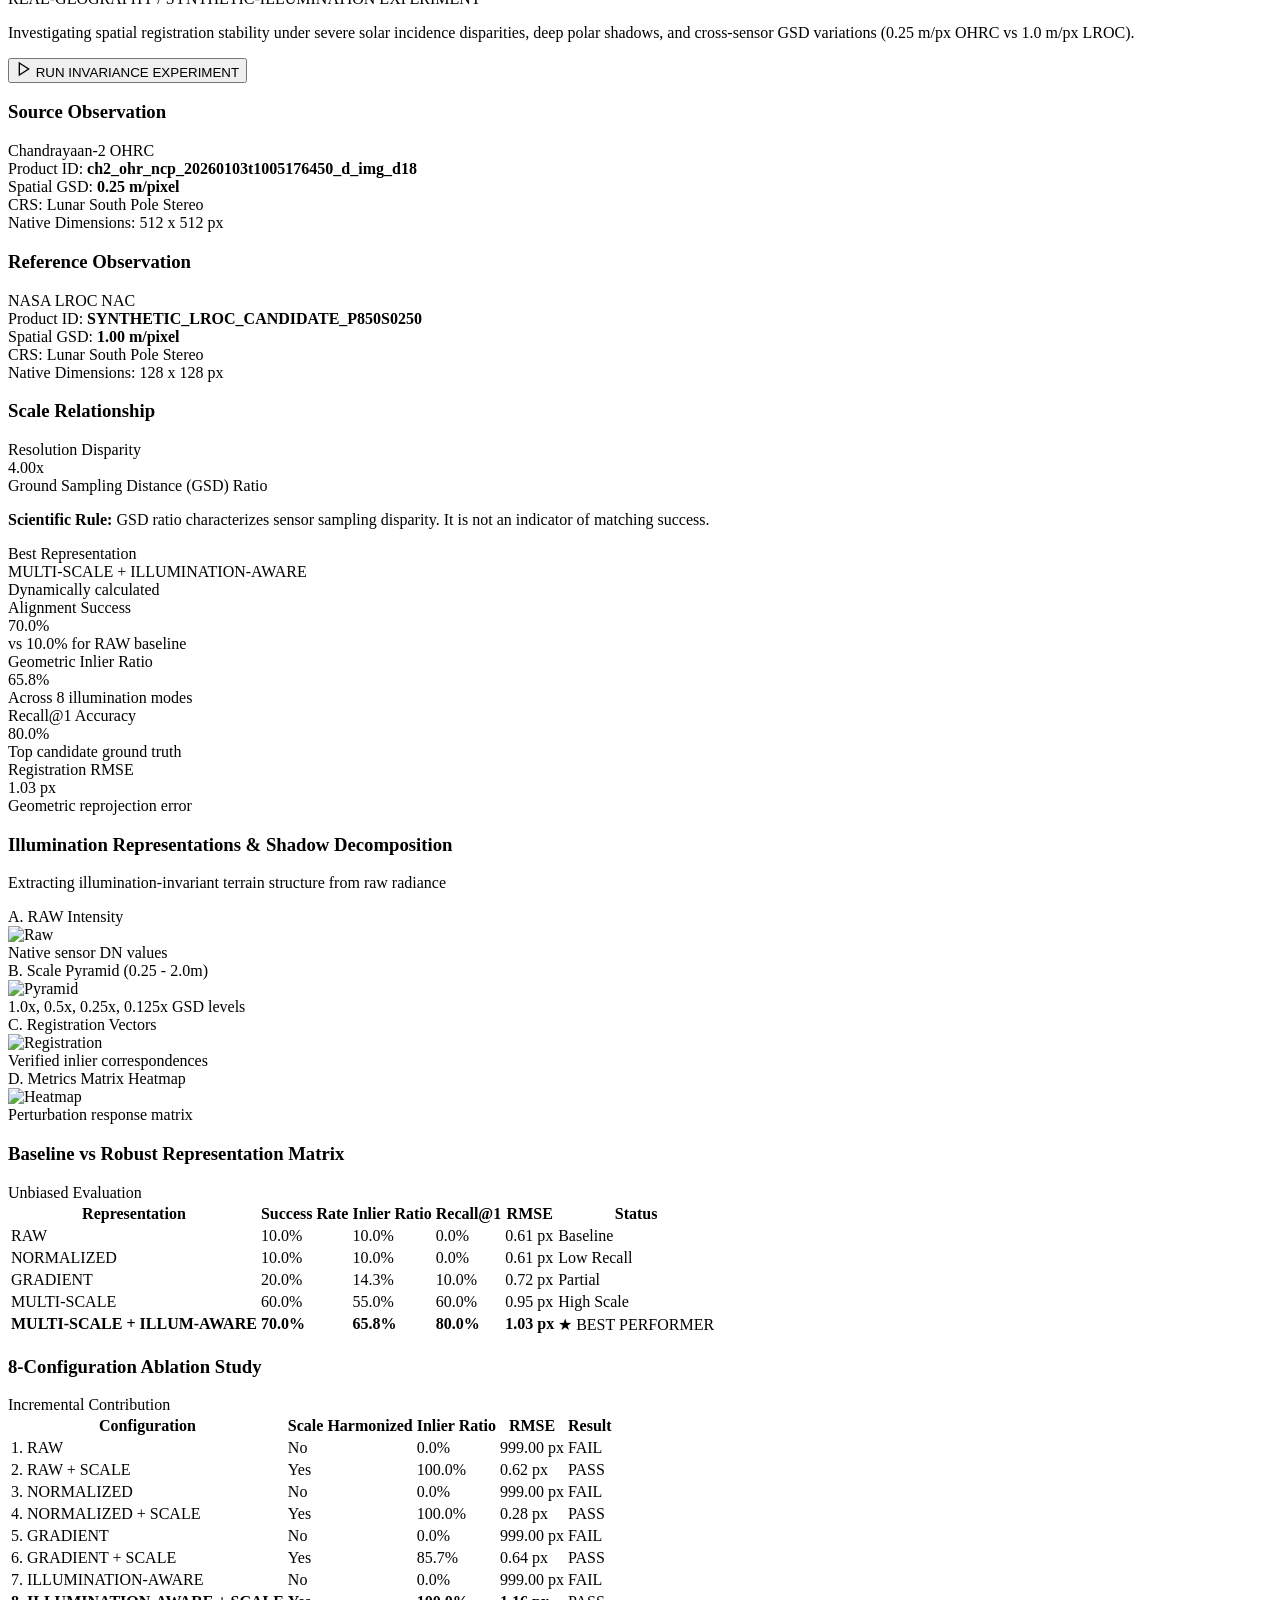
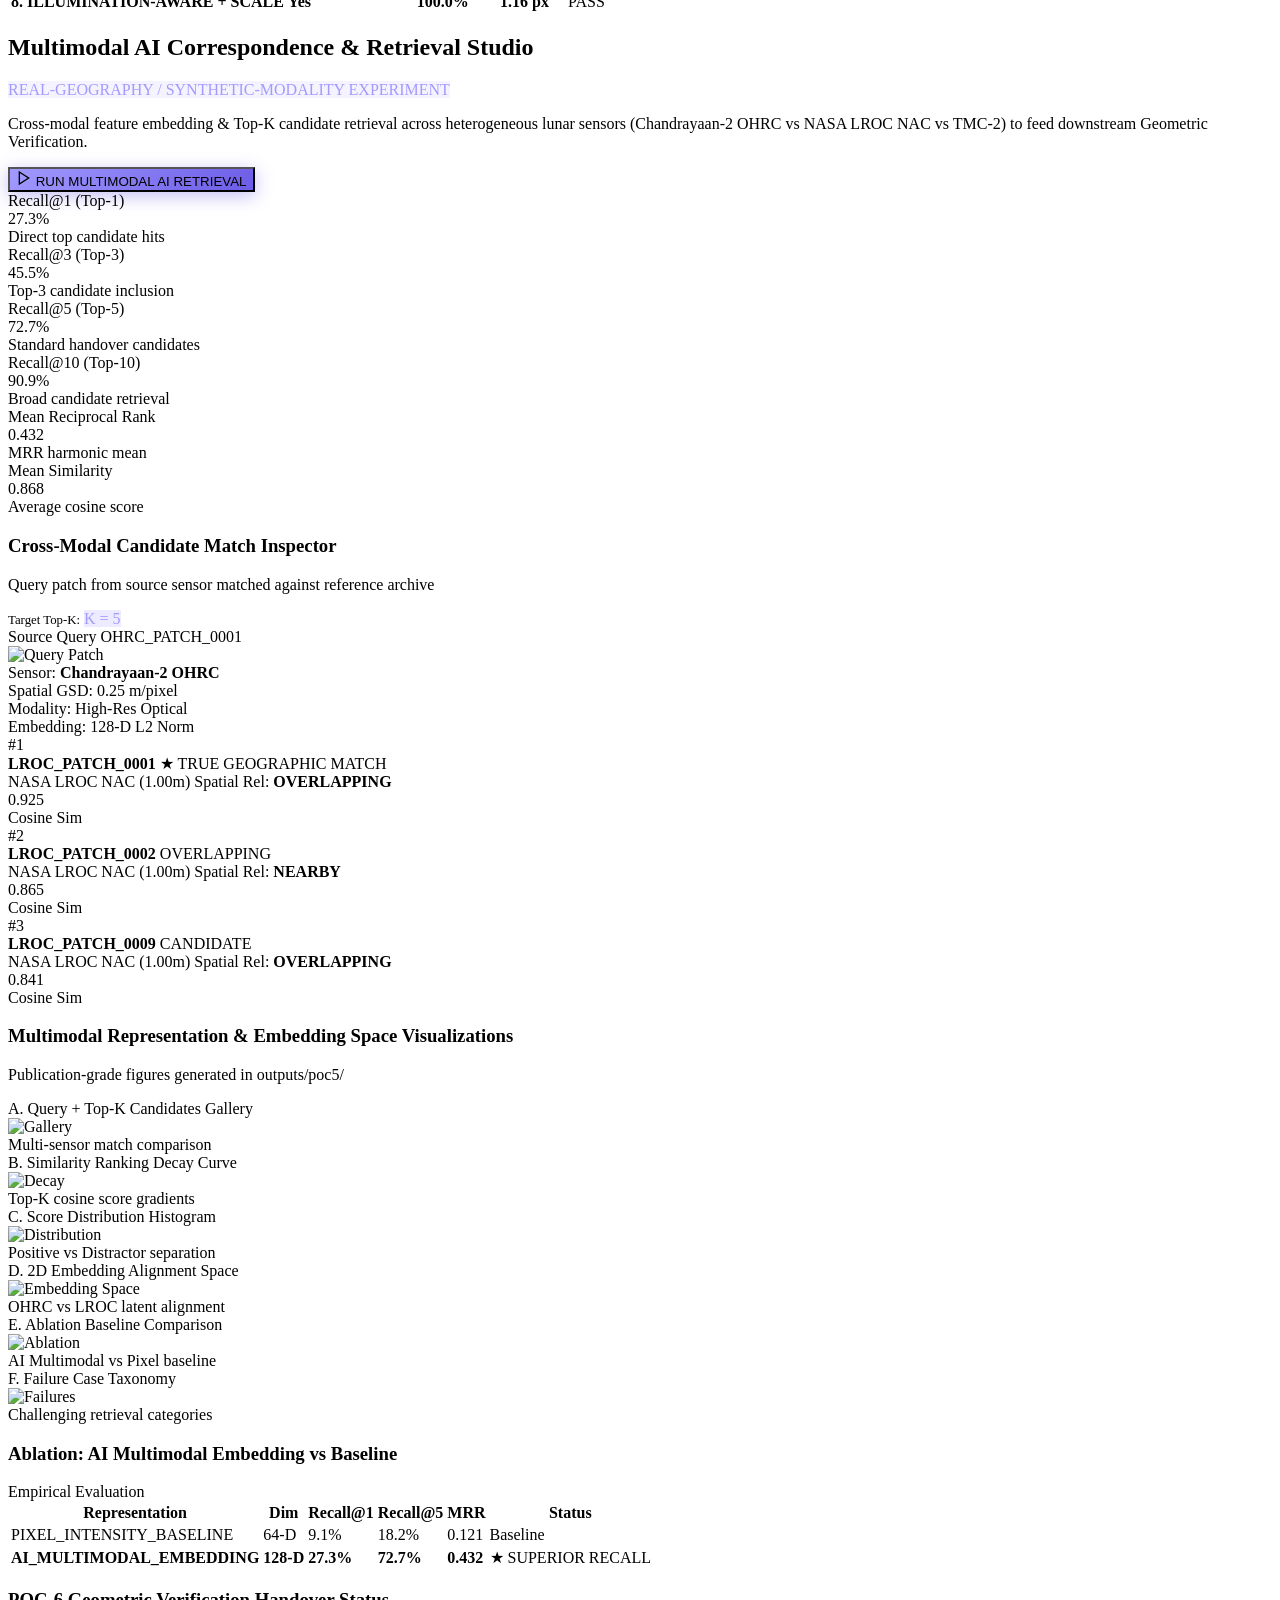
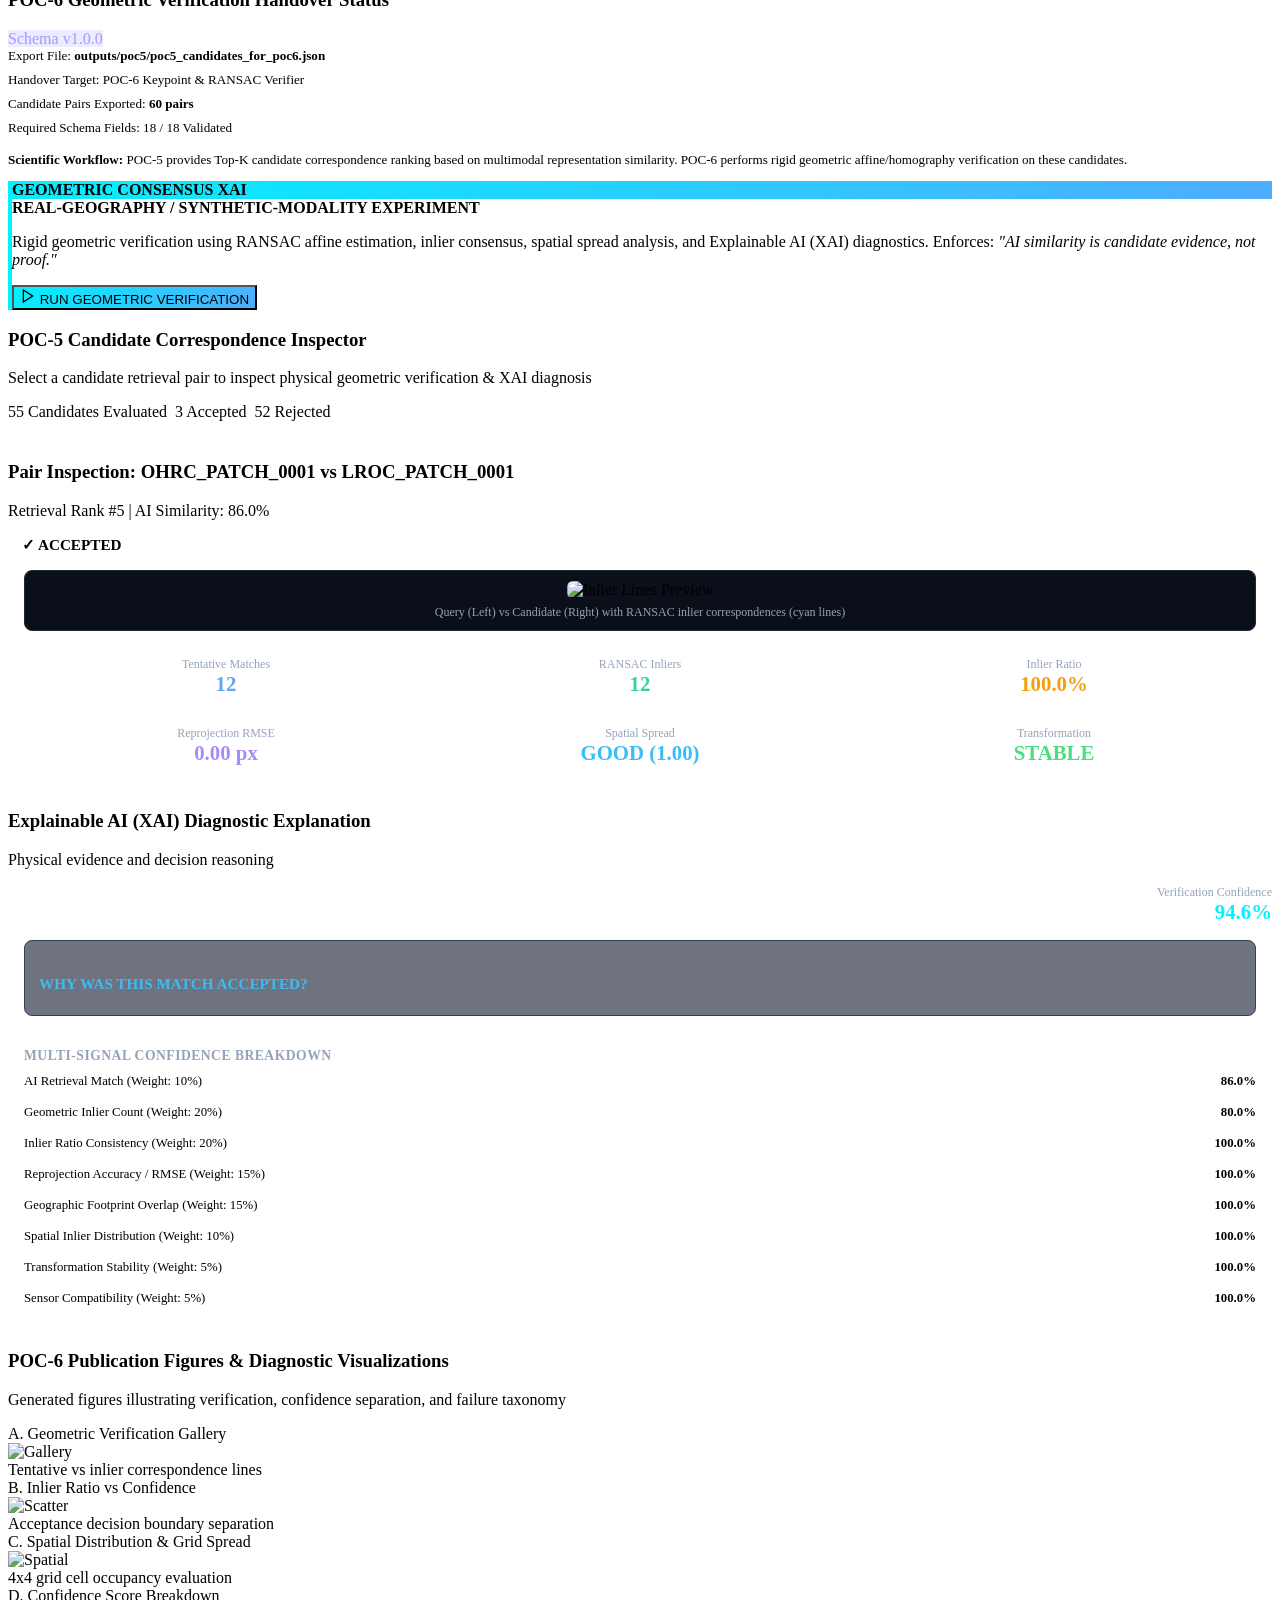
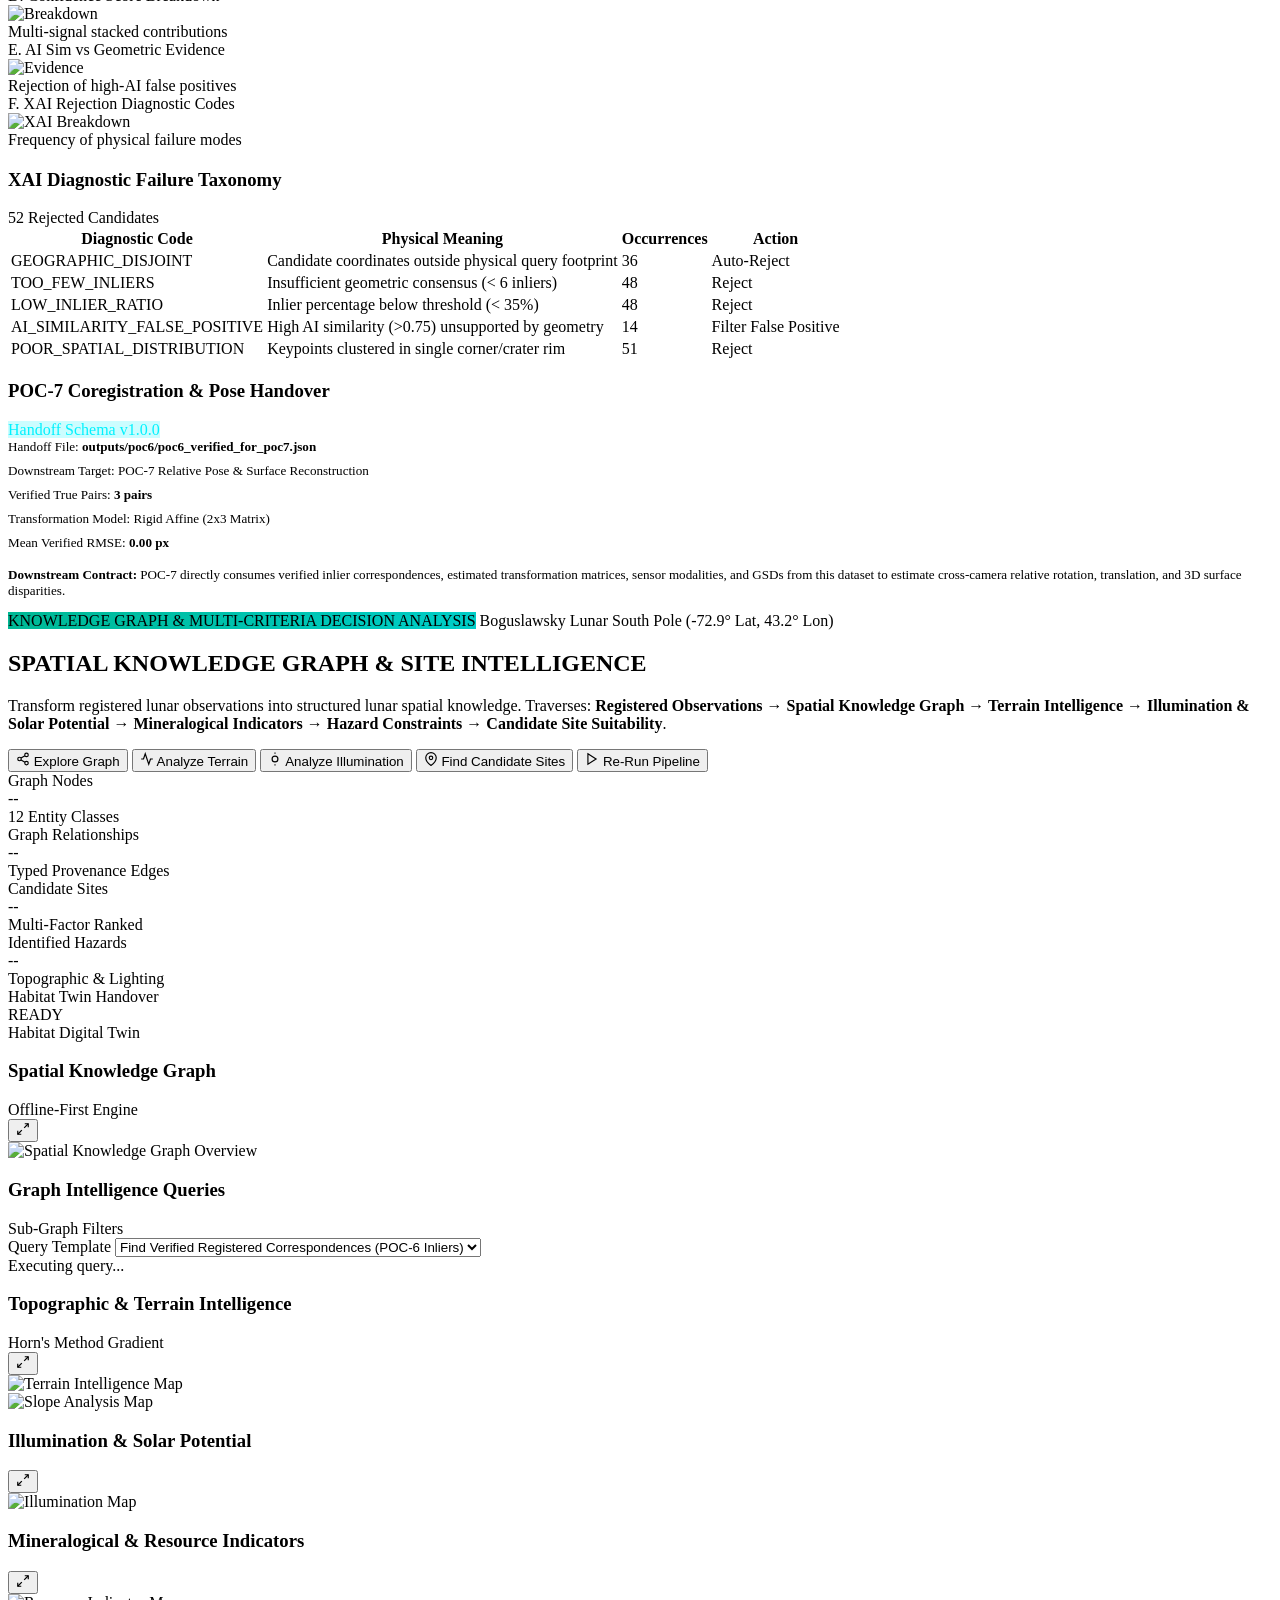
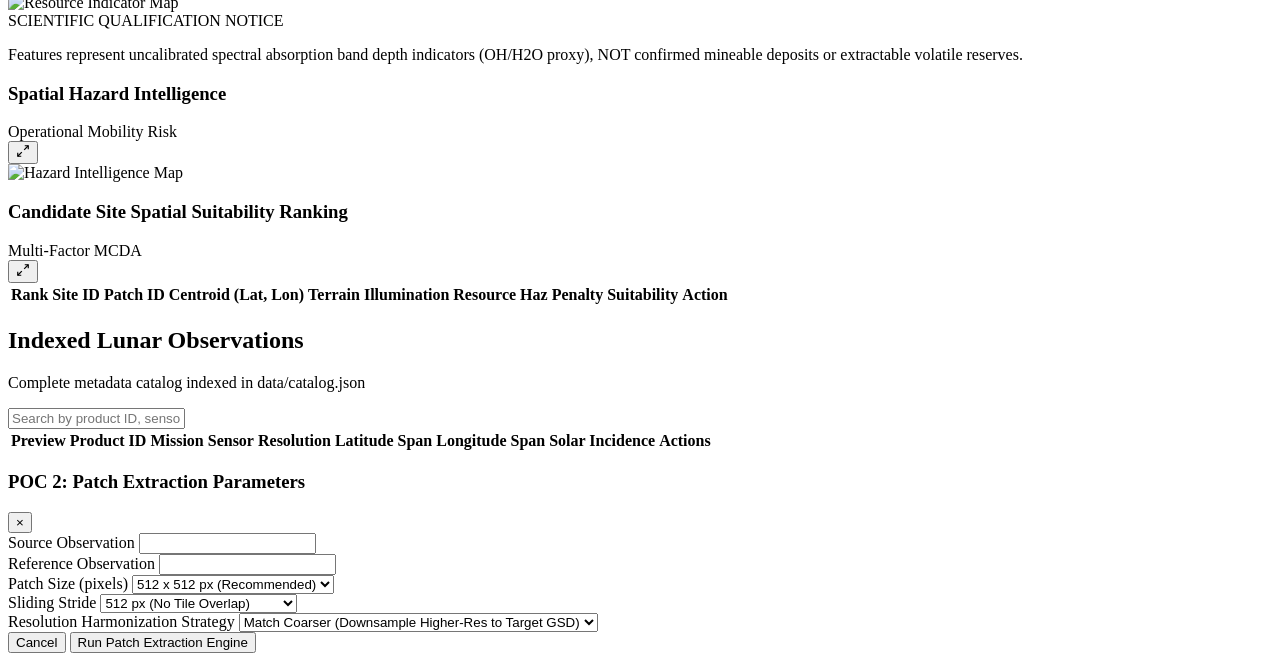
==== commit e9409bb7: "feat: integrate first-principles scientific engine (physics, chemistry, biology, frequency) into nex" ====
--- a/web/index.html
+++ b/web/index.html
@@ -112,6 +112,10 @@
       </div>
 
       <div class="nav-actions">
+        <button class="btn-primary" id="btnOpenScienceModal" style="background: linear-gradient(135deg, #6c5ce7, #0984e3); box-shadow: 0 0 16px rgba(108, 92, 231, 0.45); font-weight: 600; padding: 7px 14px; font-size: 0.8rem; display: inline-flex; align-items: center; gap: 6px; cursor: pointer;" title="First-Principles Scientific Workbench (Physics, Chemistry, Biology, Frequency)">
+          <span>⚛️</span>
+          <span>Scientific Engine</span>
+        </button>
         <div class="status-indicator">
           <span class="pulse-dot"></span>
           <span class="status-text" id="statusText">Catalog Online</span>
@@ -2010,6 +2014,188 @@
     </div>
   </div>
 
+  <!-- First-Principles Scientific Workbench Modal (Physics, Chemistry, Biology, Frequency) -->
+  <div class="modal-backdrop" id="scienceModal" style="display: none;">
+    <div class="modal-dialog modal-xl glassmorphism science-workbench-dialog">
+      <div class="modal-header">
+        <div class="science-modal-title">
+          <div class="modal-icon-glow">⚛️</div>
+          <div>
+            <h3>FIRST-PRINCIPLES SCIENTIFIC WORKBENCH</h3>
+            <p class="modal-sub">Invariant Physics, Chemistry Stoichiometry, Closed-Loop Biology & Wave Electromagnetics</p>
+          </div>
+        </div>
+        <button class="btn-close" id="btnCloseScienceModal">&times;</button>
+      </div>
+
+      <div class="modal-body science-workbench-body">
+        <!-- Live Simulation Parameter Control Strip -->
+        <div class="science-control-strip glassmorphism">
+          <div class="param-input-group">
+            <label>Crew Size (Astronauts)</label>
+            <div class="input-with-val">
+              <input type="range" id="simCrewSize" min="1" max="8" value="4" step="1">
+              <span class="range-val" id="valSimCrew">4 crew</span>
+            </div>
+          </div>
+          <div class="param-input-group">
+            <label>Mission Duration (Days)</label>
+            <div class="input-with-val">
+              <input type="range" id="simMissionDays" min="7" max="180" value="30" step="1">
+              <span class="range-val" id="valSimDays">30 days</span>
+            </div>
+          </div>
+          <div class="param-input-group">
+            <label>Regolith Shielding Depth (m)</label>
+            <div class="input-with-val">
+              <input type="range" id="simShieldDepth" min="0.3" max="4.0" value="2.5" step="0.1">
+              <span class="range-val" id="valSimShield">2.5 m</span>
+            </div>
+          </div>
+          <div class="param-input-group">
+            <label>Regolith Mined for ISRU (Tonnes)</label>
+            <div class="input-with-val">
+              <input type="range" id="simIsruTonnes" min="1" max="50" value="10" step="1">
+              <span class="range-val" id="valSimIsru">10 t</span>
+            </div>
+          </div>
+          <div class="param-action-group">
+            <button class="btn-primary" id="btnRunSimScience" style="background: linear-gradient(135deg, #00f2fe, #4facfe); color: #000; font-weight: 700;">
+              ⚡ Run Simulation
+            </button>
+          </div>
+        </div>
+
+        <!-- Four Fundamental Pillars Grid -->
+        <div class="science-four-pillars-grid">
+          <!-- Pillar 1: Frequency & EM Waves -->
+          <div class="science-pillar-card glassmorphism">
+            <div class="pillar-header" style="border-left-color: #00f2fe;">
+              <div class="pillar-tag text-cyan">PILLAR 1: ELECTROMAGNETIC FREQUENCY</div>
+              <h4>RF Wave Penetration & Skin Depth ($\delta$)</h4>
+            </div>
+            <div class="pillar-content">
+              <div class="kpi-mini-grid">
+                <div class="kpi-mini">
+                  <span class="lbl">L-Band Skin Depth (1.25 GHz)</span>
+                  <strong class="val text-cyan" id="sciSkinDepthL">-- m</strong>
+                </div>
+                <div class="kpi-mini">
+                  <span class="lbl">S-Band Skin Depth (3.2 GHz)</span>
+                  <strong class="val text-accent" id="sciSkinDepthS">-- m</strong>
+                </div>
+                <div class="kpi-mini">
+                  <span class="lbl">Dielectric Constant ($\varepsilon_r$)</span>
+                  <strong class="val text-green" id="sciDielectricEps">--</strong>
+                </div>
+                <div class="kpi-mini">
+                  <span class="lbl">Two-Way Radar Attenuation</span>
+                  <strong class="val" id="sciRadarAtten">-- dB/m</strong>
+                </div>
+              </div>
+              <div class="pillar-annotation">
+                <p><strong>Physical Law:</strong> $\delta = \frac{c}{2\pi f \sqrt{\varepsilon_r}\tan\delta}$. L-band penetrates through surface dust to resolve buried bedrock and sub-surface volatile ice.</p>
+              </div>
+            </div>
+          </div>
+
+          <!-- Pillar 2: Physics & Thermodynamics -->
+          <div class="science-pillar-card glassmorphism">
+            <div class="pillar-header" style="border-left-color: #fd79a8;">
+              <div class="pillar-tag text-pink">PILLAR 2: PHYSICS & THERMODYNAMICS</div>
+              <h4>Hapke Photometry & Cryogenic Cold Traps</h4>
+            </div>
+            <div class="pillar-content">
+              <div class="kpi-mini-grid">
+                <div class="kpi-mini">
+                  <span class="lbl">Hapke Reflectance Factor</span>
+                  <strong class="val text-pink" id="sciHapkeRefl">--</strong>
+                </div>
+                <div class="kpi-mini">
+                  <span class="lbl">Thermal Skin Depth</span>
+                  <strong class="val text-purple" id="sciThermalSkin">-- cm</strong>
+                </div>
+                <div class="kpi-mini">
+                  <span class="lbl">Rover Drawbar Pull</span>
+                  <strong class="val text-cyan" id="sciRoverDrawbar">-- N</strong>
+                </div>
+                <div class="kpi-mini">
+                  <span class="lbl">Mobility Assessment</span>
+                  <strong class="val text-green" id="sciRoverMobility">--</strong>
+                </div>
+              </div>
+              <div class="pillar-annotation">
+                <p><strong>Physical Law:</strong> $\rho c_p \frac{\partial T}{\partial t} = \nabla \cdot (k \nabla T)$ & Bekker wheel sinkage. Quantifies sub-surface temperatures ($< 110\text{ K}$ ice stability) and rover traction.</p>
+              </div>
+            </div>
+          </div>
+
+          <!-- Pillar 3: Chemistry & Mineralogy -->
+          <div class="science-pillar-card glassmorphism">
+            <div class="pillar-header" style="border-left-color: #55efc4;">
+              <div class="pillar-tag text-green">PILLAR 3: CHEMISTRY & MINERALOGY</div>
+              <h4>ISRU Pyrolysis & Spectral Band Depth</h4>
+            </div>
+            <div class="pillar-content">
+              <div class="kpi-mini-grid">
+                <div class="kpi-mini">
+                  <span class="lbl">2.85µm Absorption Band Depth</span>
+                  <strong class="val text-green" id="sciBandDepth">--</strong>
+                </div>
+                <div class="kpi-mini">
+                  <span class="lbl">Est. Water Proxy Conc.</span>
+                  <strong class="val text-cyan" id="sciWaterPpm">-- ppm</strong>
+                </div>
+                <div class="kpi-mini">
+                  <span class="lbl">Oxygen Yield ($O_2$)</span>
+                  <strong class="val text-accent" id="sciOxygenYield">-- kg</strong>
+                </div>
+                <div class="kpi-mini">
+                  <span class="lbl">Thermal Energy Req.</span>
+                  <strong class="val" id="sciIsruEnergy">-- kWh</strong>
+                </div>
+              </div>
+              <div class="pillar-annotation">
+                <p><strong>Chemical Law:</strong> $\text{FeTiO}_3 + \text{H}_2 \to \text{Fe} + \text{TiO}_2 + \text{H}_2\text{O} \to \text{O}_2$. Stoichiometric reduction yields oxygen and structural iron byproduct.</p>
+              </div>
+            </div>
+          </div>
+
+          <!-- Pillar 4: Biology & Life Support -->
+          <div class="science-pillar-card glassmorphism">
+            <div class="pillar-header" style="border-left-color: #a29bfe;">
+              <div class="pillar-tag text-purple">PILLAR 4: BIOLOGY & LIFE SUPPORT</div>
+              <h4>ECLSS Metabolic Closure & Radiation Bio-Shielding</h4>
+            </div>
+            <div class="pillar-content">
+              <div class="kpi-mini-grid">
+                <div class="kpi-mini">
+                  <span class="lbl">ECLSS Oxygen Closure</span>
+                  <strong class="val text-purple" id="sciO2Closure">-- %</strong>
+                </div>
+                <div class="kpi-mini">
+                  <span class="lbl">Recycled Water</span>
+                  <strong class="val text-cyan" id="sciRecycledH2O">-- kg</strong>
+                </div>
+                <div class="kpi-mini">
+                  <span class="lbl">Attenuated Radiation Dose</span>
+                  <strong class="val text-green" id="sciRadDose">-- mSv/yr</strong>
+                </div>
+                <div class="kpi-mini">
+                  <span class="lbl">Radiation Habitability</span>
+                  <strong class="val" id="sciRadVerdict">--</strong>
+                </div>
+              </div>
+              <div class="pillar-annotation">
+                <p><strong>Biological Law:</strong> NASA-STD-3001 metabolic balance & exponential mass-depth shielding $D = D_0 e^{-\rho x / \lambda}$. Verifies crew survival under $20\text{ mSv/year}$ threshold.</p>
+              </div>
+            </div>
+          </div>
+        </div>
+      </div>
+    </div>
+  </div>
+
   </div>
 
   <!-- Leaflet JS for GIS map -->
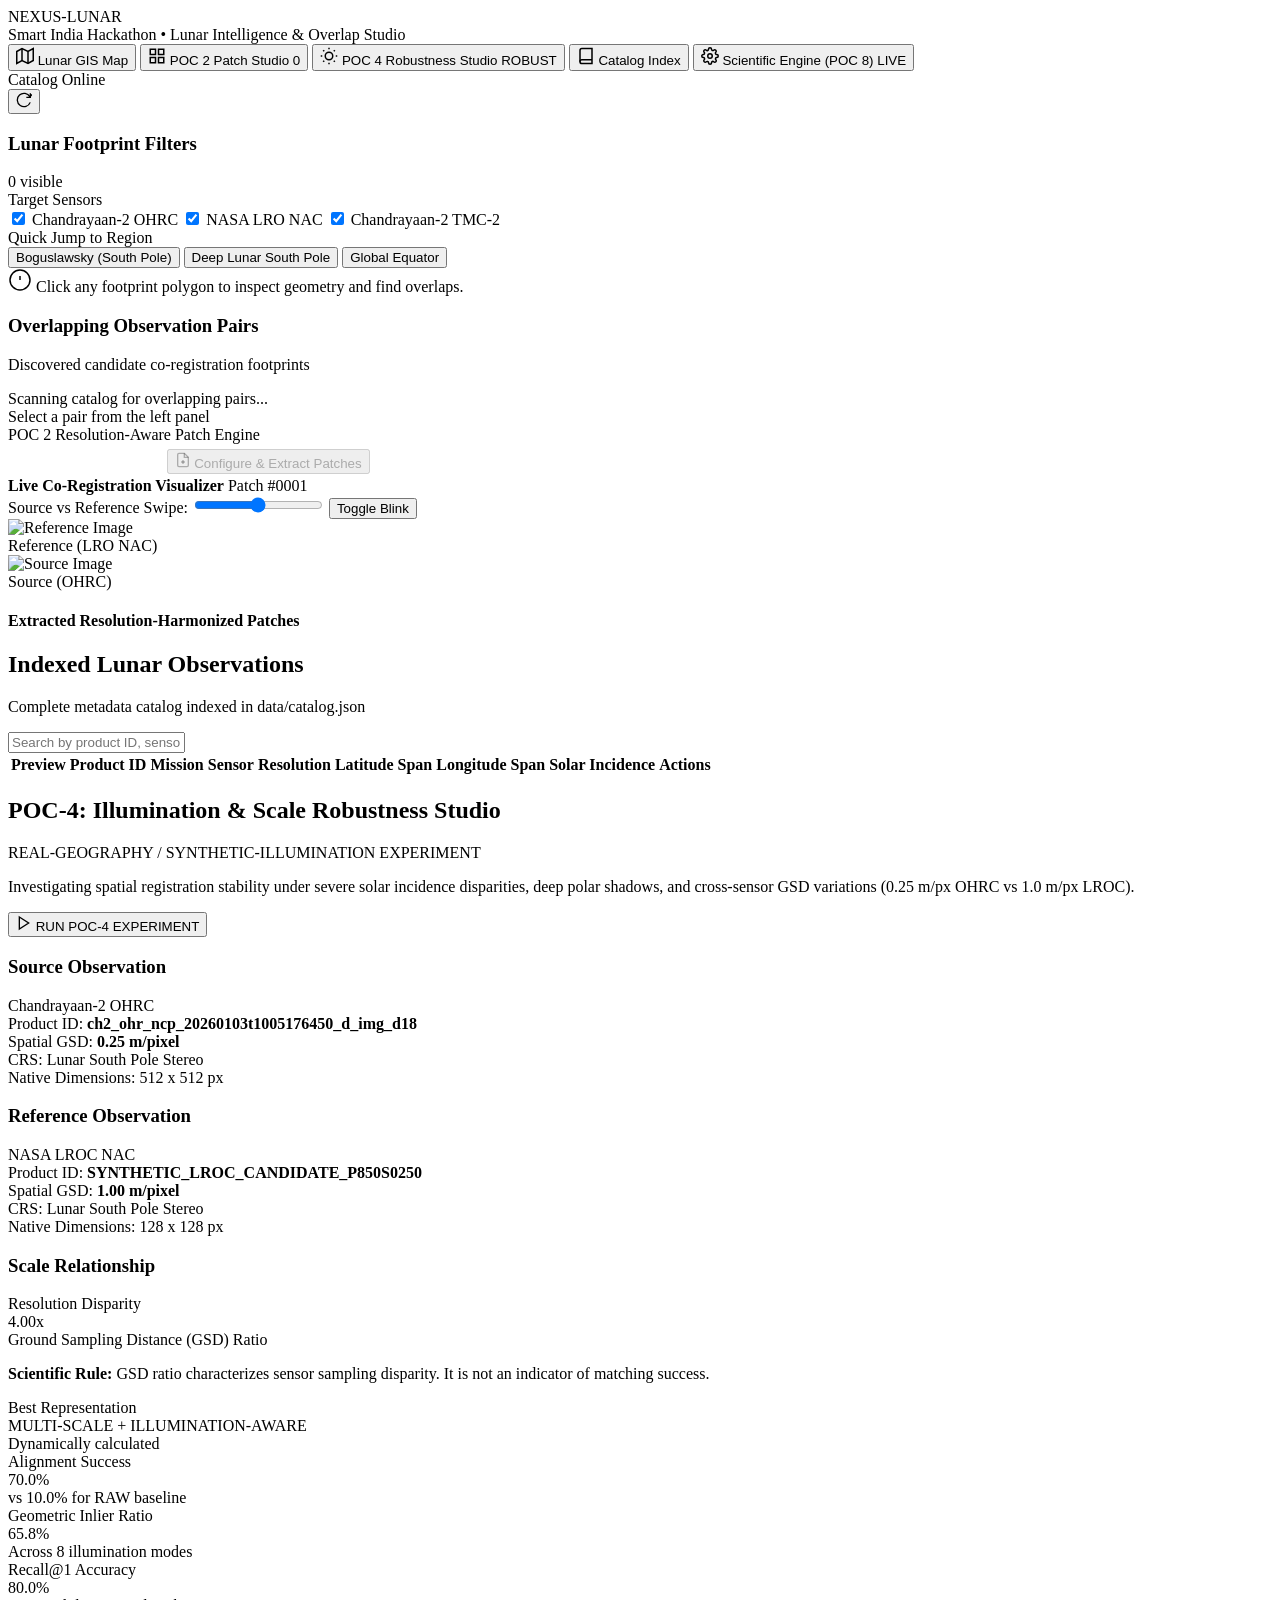
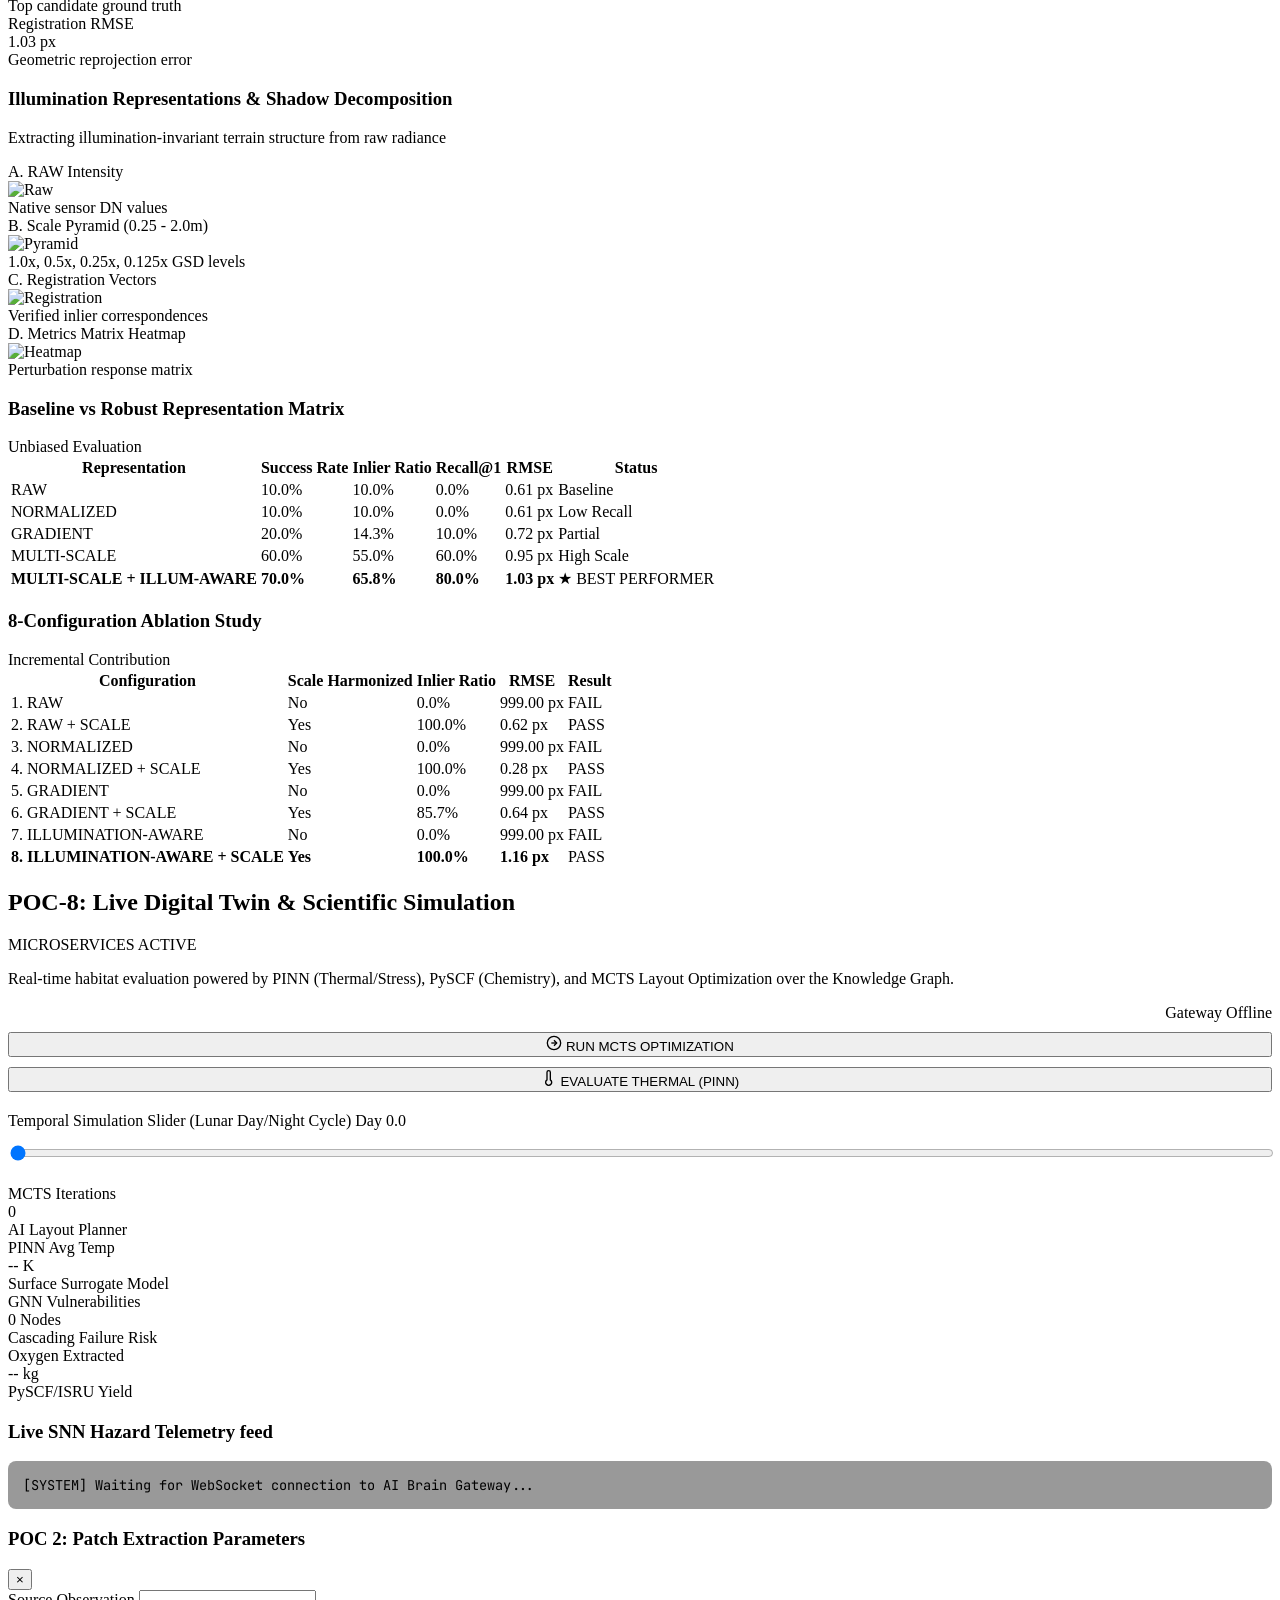
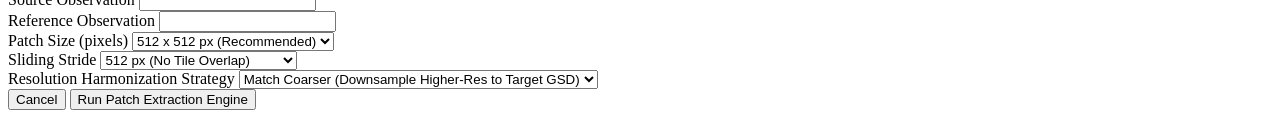
==== commit e388d4e8: "feat(blender): integrate blender microservice with openapi via gateway" ====
--- a/web/index.html
+++ b/web/index.html
@@ -3,7 +3,7 @@
 <head>
   <meta charset="UTF-8">
   <meta name="viewport" content="width=device-width, initial-scale=1.0">
-  <title>NEXUS-LUNAR | Deep-Space Intelligence & Lunar Habitat Studio</title>
+  <title>NEXUS-LUNAR | AI Lunar Intelligence & Spatial Studio</title>
   <link rel="preconnect" href="https://fonts.googleapis.com">
   <link rel="preconnect" href="https://fonts.gstatic.com" crossorigin>
   <link href="https://fonts.googleapis.com/css2?family=Outfit:wght@300;400;500;600;700;800&family=JetBrains+Mono:wght@400;500;600&display=swap" rel="stylesheet">
@@ -12,44 +12,7 @@
   <link rel="stylesheet" href="/style.css">
 </head>
 <body class="nexus-theme">
-  <!-- Deep-Space Animated Starfield Canvas -->
-  <canvas id="spaceStarfieldCanvas" class="space-starfield-canvas"></canvas>
-
   <div class="app-layout">
-    <!-- Top Mission Control Telemetry HUD -->
-    <div class="mission-telemetry-hud" id="missionTelemetryHud">
-      <div class="hud-item hud-brand-meta">
-        <span class="hud-led pulse-cyan"></span>
-        <span class="hud-label">MISSION CONTROL:</span>
-        <span class="hud-val font-mono">ISRO SAC • NEXUS-LUNAR CH-2/LRO OVERLAP OPS</span>
-      </div>
-      <div class="hud-item">
-        <span class="hud-label">UTC CLOCK:</span>
-        <span class="hud-val font-mono" id="hudUtcClock">--:--:-- UTC</span>
-      </div>
-      <div class="hud-item">
-        <span class="hud-label">MET:</span>
-        <span class="hud-val font-mono text-cyan" id="hudMetClock">T+042:18:24:09</span>
-      </div>
-      <div class="hud-item">
-        <span class="hud-label">ORBIT:</span>
-        <span class="hud-val font-mono text-green">100.4 KM POLAR • 1.68 KM/S</span>
-      </div>
-      <div class="hud-item">
-        <span class="hud-label">TARGET:</span>
-        <span class="hud-val font-mono text-amber">BOGUSLAWSKY CRATER [73.25°S, 26.00°E]</span>
-      </div>
-      <div class="hud-item">
-        <span class="hud-label">COMM LINK:</span>
-        <span class="hud-val font-mono text-cyan">KA-BAND DSN 256 Mbps (+8.4 dB)</span>
-      </div>
-      <div class="hud-item hud-audio-toggle">
-        <button class="btn-hud-audio" id="btnAudioToggle" title="Toggle Cosmic Atmosphere Sound Synth">
-          <span id="audioIcon">🔈</span> <span id="audioLabel">SPACE AUDIO OFF</span>
-        </button>
-      </div>
-    </div>
-
     <!-- Top Navigation Bar -->
     <header class="top-nav">
       <div class="nav-brand">
@@ -59,63 +22,38 @@
         </div>
         <div class="brand-text">
           <div class="brand-title">NEXUS<span>-LUNAR</span></div>
-          <div class="brand-subtitle">Smart India Hackathon • Space Intelligence & Digital Twin Studio</div>
+          <div class="brand-subtitle">Smart India Hackathon • Lunar Intelligence & Overlap Studio</div>
         </div>
       </div>
 
       <div class="nav-tabs">
-        <button class="nav-tab active" data-tab="tab-nexus3d" id="tabBtnNexus3D">
-          <svg width="18" height="18" viewBox="0 0 24 24" fill="none" stroke="currentColor" stroke-width="2"><circle cx="12" cy="12" r="10"></circle><path d="M12 2a14.5 14.5 0 0 0 0 20 14.5 14.5 0 0 0 0-20"></path><path d="M2 12h20"></path></svg>
-          Habitat Digital Twin
-          <span class="badge-pulse" id="nexus3dBadge" style="background: linear-gradient(135deg, #00f2fe, #4facfe);">3D PBR / BLENDER</span>
-        </button>
-        <button class="nav-tab" data-tab="tab-map" id="tabBtnMap">
+        <button class="nav-tab active" data-tab="tab-map" id="tabBtnMap">
           <svg width="18" height="18" viewBox="0 0 24 24" fill="none" stroke="currentColor" stroke-width="2"><polygon points="1 6 1 22 8 18 16 22 23 18 23 2 16 6 8 2 1 6"></polygon><line x1="8" y1="2" x2="8" y2="18"></line><line x1="16" y1="6" x2="16" y2="22"></line></svg>
-          Lunar GIS Explorer
-          <span class="badge-pulse" id="mapBadge" style="background: linear-gradient(135deg, #55efc4, #00b894);">MULTI-SENSOR GIS</span>
+          Lunar GIS Map
         </button>
         <button class="nav-tab" data-tab="tab-patches" id="tabBtnPatches">
           <svg width="18" height="18" viewBox="0 0 24 24" fill="none" stroke="currentColor" stroke-width="2"><rect x="3" y="3" width="7" height="7"></rect><rect x="14" y="3" width="7" height="7"></rect><rect x="14" y="14" width="7" height="7"></rect><rect x="3" y="14" width="7" height="7"></rect></svg>
-          Patch Harmonization
-          <span class="badge-pulse" id="pairCountBadge">SCALE-HARMONIZED</span>
-        </button>
-        <button class="nav-tab" data-tab="tab-reg" id="tabBtnReg">
-          <svg width="18" height="18" viewBox="0 0 24 24" fill="none" stroke="currentColor" stroke-width="2"><circle cx="12" cy="12" r="10"></circle><line x1="22" y1="12" x2="18" y2="12"></line><line x1="6" y1="12" x2="2" y2="12"></line><line x1="12" y1="6" x2="12" y2="2"></line><line x1="12" y1="22" x2="12" y2="18"></line></svg>
-          Classical Registration
-          <span class="badge-pulse" id="regBadge" style="background: linear-gradient(135deg, #fd79a8, #e84393);">SIFT / RANSAC</span>
+          POC 2 Patch Studio
+          <span class="badge-pulse" id="pairCountBadge">0</span>
         </button>
         <button class="nav-tab" data-tab="tab-poc4" id="tabBtnPOC4">
           <svg width="18" height="18" viewBox="0 0 24 24" fill="none" stroke="currentColor" stroke-width="2"><circle cx="12" cy="12" r="5"></circle><line x1="12" y1="1" x2="12" y2="3"></line><line x1="12" y1="21" x2="12" y2="23"></line><line x1="4.22" y1="4.22" x2="5.64" y2="5.64"></line><line x1="18.36" y1="18.36" x2="19.78" y2="19.78"></line><line x1="1" y1="12" x2="3" y2="12"></line><line x1="21" y1="12" x2="23" y2="12"></line><line x1="4.22" y1="19.78" x2="5.64" y2="18.36"></line><line x1="18.36" y1="5.64" x2="19.78" y2="4.22"></line></svg>
-          Illumination Invariance
-          <span class="badge-pulse" id="poc4Badge">SCALE-ROBUST</span>
-        </button>
-        <button class="nav-tab" data-tab="tab-poc5" id="tabBtnPOC5">
-          <svg width="18" height="18" viewBox="0 0 24 24" fill="none" stroke="currentColor" stroke-width="2"><path d="M21 16V8a2 2 0 0 0-1-1.73l-7-4a2 2 0 0 0-2 0l-7 4A2 2 0 0 0 3 8v8a2 2 0 0 0 1 1.73l7 4a2 2 0 0 0 2 0l7-4A2 2 0 0 0 21 16z"></path><polyline points="3.27 6.96 12 12.01 20.73 6.96"></polyline><line x1="12" y1="22.08" x2="12" y2="12"></line></svg>
-          Multimodal AI Retrieval
-          <span class="badge-pulse" id="poc5Badge" style="background: linear-gradient(135deg, #a29bfe, #6c5ce7);">DINOv2 AI</span>
-        </button>
-        <button class="nav-tab" data-tab="tab-poc6" id="tabBtnPOC6">
-          <svg width="18" height="18" viewBox="0 0 24 24" fill="none" stroke="currentColor" stroke-width="2"><polyline points="22 12 18 12 15 21 9 3 6 12 2 12"></polyline></svg>
-          Geometric Consensus XAI
-          <span class="badge-pulse" id="poc6Badge" style="background: linear-gradient(135deg, #00f2fe, #4facfe);">HOMOGRAPHY / GNN</span>
-        </button>
-        <button class="nav-tab" data-tab="tab-poc7" id="tabBtnPOC7">
-          <svg width="18" height="18" viewBox="0 0 24 24" fill="none" stroke="currentColor" stroke-width="2"><circle cx="12" cy="12" r="10"></circle><polygon points="16.24 7.76 14.12 14.12 7.76 16.24 9.88 9.88 16.24 7.76"></polygon></svg>
-          Spatial Knowledge Graph
-          <span class="badge-pulse" id="poc7Badge" style="background: linear-gradient(135deg, #00b894, #00cec9);">SITE INTELLIGENCE</span>
+          POC 4 Robustness Studio
+          <span class="badge-pulse" id="poc4Badge">ROBUST</span>
         </button>
         <button class="nav-tab" data-tab="tab-catalog" id="tabBtnCatalog">
           <svg width="18" height="18" viewBox="0 0 24 24" fill="none" stroke="currentColor" stroke-width="2"><path d="M4 19.5A2.5 2.5 0 0 1 6.5 17H20"></path><path d="M6.5 2H20v20H6.5A2.5 2.5 0 0 1 4 19.5v-15A2.5 2.5 0 0 1 6.5 2z"></path></svg>
-          Observations Catalog
-          <span class="badge-pulse" style="background: rgba(255,255,255,0.15);">ISRO / NASA</span>
+          Catalog Index
         </button>
-      </div>
+        <button class="nav-tab" data-tab="tab-scientific-engine" id="tabBtnScientificEngine">
+          <svg width="18" height="18" viewBox="0 0 24 24" fill="none" stroke="currentColor" stroke-width="2"><circle cx="12" cy="12" r="3"></circle><path d="M19.4 15a1.65 1.65 0 0 0 .33 1.82l.06.06a2 2 0 0 1 0 2.83 2 2 0 0 1-2.83 0l-.06-.06a1.65 1.65 0 0 0-1.82-.33 1.65 1.65 0 0 0-1 1.51V21a2 2 0 0 1-2 2 2 2 0 0 1-2-2v-.09A1.65 1.65 0 0 0 9 19.4a1.65 1.65 0 0 0-1.82.33l-.06.06a2 2 0 0 1-2.83 0 2 2 0 0 1 0-2.83l.06-.06a1.65 1.65 0 0 0 .33-1.82 1.65 1.65 0 0 0-1.51-1H3a2 2 0 0 1-2-2 2 2 0 0 1 2-2h.09A1.65 1.65 0 0 0 4.6 9a1.65 1.65 0 0 0-.33-1.82l-.06-.06a2 2 0 0 1 0-2.83 2 2 0 0 1 2.83 0l.06.06a1.65 1.65 0 0 0 1.82.33H9a1.65 1.65 0 0 0 1-1.51V3a2 2 0 0 1 2-2 2 2 0 0 1 2 2v.09a1.65 1.65 0 0 0 1 1.51 1.65 1.65 0 0 0 1.82-.33l.06-.06a2 2 0 0 1 2.83 0 2 2 0 0 1 0 2.83l-.06.06a1.65 1.65 0 0 0-.33 1.82V9a1.65 1.65 0 0 0 1.51 1H21a2 2 0 0 1 2 2 2 2 0 0 1-2 2h-.09a1.65 1.65 0 0 0-1.51 1z"></path></svg>
+          Scientific Engine (POC 8)
+          <span class="badge-pulse" id="scientificBadge">LIVE</span>
+        </button>
+      </div>
+
 
       <div class="nav-actions">
-        <button class="btn-primary" id="btnOpenScienceModal" style="background: linear-gradient(135deg, #6c5ce7, #0984e3); box-shadow: 0 0 16px rgba(108, 92, 231, 0.45); font-weight: 600; padding: 7px 14px; font-size: 0.8rem; display: inline-flex; align-items: center; gap: 6px; cursor: pointer;" title="First-Principles Scientific Workbench (Physics, Chemistry, Biology, Frequency)">
-          <span>⚛️</span>
-          <span>Scientific Engine</span>
-        </button>
         <div class="status-indicator">
           <span class="pulse-dot"></span>
           <span class="status-text" id="statusText">Catalog Online</span>
@@ -128,279 +66,8 @@
 
     <!-- Main Content Workspace -->
     <main class="main-content">
-      <!-- TAB 0: 3D Lunar Space Studio & Digital Twin (Habitat Digital Twin) -->
-      <section class="tab-pane active" id="tab-nexus3d">
-        <div class="nexus3d-workspace">
-          <!-- 3D WebGL Canvas Viewport -->
-          <div id="nexus3dCanvasContainer" class="nexus3d-canvas-container">
-            <!-- Three.js Canvas injected here -->
-          </div>
-
-          <!-- Integrated Blender Cycles PBR Digital Twin Container -->
-          <div id="nexus3dBlenderContainer" class="nexus3d-blender-container">
-            <div class="blender-viewport-card glassmorphism">
-              <div class="blender-viewport-header">
-                <div class="blender-title">
-                  <svg width="18" height="18" viewBox="0 0 24 24" fill="none" stroke="currentColor" stroke-width="2"><circle cx="12" cy="12" r="10"></circle><path d="M12 2a14.5 14.5 0 0 0 0 20 14.5 14.5 0 0 0 0-20"></path><path d="M2 12h20"></path></svg>
-                  <span>BLENDER CYCLES 4K RAYTRACED DIGITAL TWIN • SOUTH POLE BOGUSLAWSKY (-73.25°S, 26.00°E)</span>
-                </div>
-                <div class="blender-viewport-actions">
-                  <button class="btn-secondary" id="btnBlenderZoomIn" title="Zoom In">🔍 +</button>
-                  <button class="btn-secondary" id="btnBlenderZoomOut" title="Zoom Out">🔍 -</button>
-                  <button class="btn-secondary" id="btnBlenderResetZoom" title="Reset Zoom">Reset</button>
-                  <button class="btn-primary" id="btnBlenderReRender" onclick="document.getElementById('btnRenderBlenderHeadless').click()">
-                    ⚡ Re-Render PBR
-                  </button>
-                </div>
-              </div>
-              <div class="blender-viewport-canvas">
-                <img id="blenderInStudioImg" src="/outputs/nexus_3d/nexus_blender_digital_twin.png" alt="Blender Cycles PBR Raytraced Moon Base Digital Twin" class="img-responsive">
-                <div class="blender-telemetry-overlay">
-                  <div class="blender-meta-col">
-                    <span class="blender-meta-label">PBR Engine</span>
-                    <span class="blender-meta-val text-cyan">Cycles Path Tracing (64 Samples)</span>
-                  </div>
-                  <div class="blender-meta-col">
-                    <span class="blender-meta-label">Resolution</span>
-                    <span class="blender-meta-val text-green">3840 × 2160 (UHD Master)</span>
-                  </div>
-                  <div class="blender-meta-col">
-                    <span class="blender-meta-label">Solar Elevation</span>
-                    <span class="blender-meta-val text-accent">3.5° Polar Graze (True Shadows)</span>
-                  </div>
-                  <div class="blender-meta-col">
-                    <span class="blender-meta-label">Handover State</span>
-                    <span class="blender-meta-val text-purple">Spatial Graph → Base Layout Verified</span>
-                  </div>
-                </div>
-              </div>
-            </div>
-          </div>
-
-          <!-- Top Floating Studio HUD -->
-          <div class="nexus3d-top-hud glassmorphism">
-            <div class="hud-brand">
-              <div class="hud-beacon"></div>
-              <div class="hud-titles">
-                <h3>SPHERICAL MOON LUNAR DIGITAL TWIN</h3>
-                <p>Ingestion Layer Data (OHRC • TMC-2 • LROC • IIRS) • South Pole Base (73.2°S, 26.0°E)</p>
-              </div>
-            </div>
-
-            <!-- View Mode Switcher: Globe vs Surface Base vs Blender Cycles -->
-            <div class="view-mode-toggle-group">
-              <button class="btn-mode-toggle active" id="btnModeGlobe" title="View Full Spherical Moon with Ingested Sensor Footprints">
-                🌍 Lunar Globe (WebGL)
-              </button>
-              <button class="btn-mode-toggle" id="btnModeSurface" title="Zoom into South Pole Boguslawsky Habitat Site">
-                🔍 Surface Base (3D)
-              </button>
-              <button class="btn-mode-toggle" id="btnModeBlender" title="View Blender Cycles 4K Raytraced Digital Twin">
-                🪐 Blender Cycles PBR
-              </button>
-            </div>
-
-            <!-- Blender MCP Connection Status Pill -->
-            <div class="blender-mcp-status-card" id="blenderStatusPill">
-              <span class="mcp-dot-pulse" id="mcpDotPulse"></span>
-              <span class="mcp-text" id="mcpStatusText">Blender MCP: Checking Port 9876...</span>
-            </div>
-
-            <div class="hud-top-actions">
-              <button class="btn-primary btn-mcp-action" id="btnBuildBlenderMcp" title="Transmit bpy code to BlenderMCPServer on port 9876">
-                <svg width="15" height="15" viewBox="0 0 24 24" fill="none" stroke="currentColor" stroke-width="2"><polygon points="13 2 3 14 12 14 11 22 21 10 12 10 13 2"></polygon></svg>
-                Build in Blender 3D (Port 9876)
-              </button>
-              <button class="btn-secondary btn-mcp-action" id="btnRenderBlenderHeadless" title="Render high-fidelity PBR digital twin with Blender EEVEE/Cycles">
-                <svg width="15" height="15" viewBox="0 0 24 24" fill="none" stroke="currentColor" stroke-width="2"><path d="M23 19a2 2 0 0 1-2 2H3a2 2 0 0 1-2-2V8a2 2 0 0 1 2-2h4l2-3h6l2 3h4a2 2 0 0 1 2 2z"></path><circle cx="12" cy="13" r="4"></circle></svg>
-                Render PBR Twin
-              </button>
-              <button class="btn-secondary btn-mcp-action" id="btnViewBlenderRender" title="View latest raytraced digital twin image">
-                <svg width="15" height="15" viewBox="0 0 24 24" fill="none" stroke="currentColor" stroke-width="2"><rect x="3" y="3" width="18" height="18" rx="2" ry="2"></rect><circle cx="8.5" cy="8.5" r="1.5"></circle><polyline points="21 15 16 10 5 21"></polyline></svg>
-                View Rendered Twin
-              </button>
-            </div>
-          </div>
-
-          <!-- Left Floating Construction Deck -->
-          <div class="nexus3d-left-panel glassmorphism">
-            <!-- Ingestion Layer Sensor Footprints -->
-            <div class="panel-section-title">
-              <span>🛰️ Ingestion Layer Sensor Overlays</span>
-            </div>
-            <div class="ingestion-chips-list" id="ingestionFootprintsList">
-              <div class="ingestion-chip active" id="chipFootprintOHRC" data-target="ohrc">
-                <span class="chip-led" style="background: #00f2fe; box-shadow: 0 0 8px #00f2fe;"></span>
-                <div class="chip-details">
-                  <strong>Chandrayaan-2 OHRC</strong>
-                  <span>0.25 m/px • Boguslawsky D18 (73.2°S)</span>
-                </div>
-                <button class="btn-flyto" title="Fly to Footprint">FLY ↗</button>
-              </div>
-              <div class="ingestion-chip active" id="chipFootprintTMC" data-target="tmc">
-                <span class="chip-led" style="background: #55efc4; box-shadow: 0 0 8px #55efc4;"></span>
-                <div class="chip-details">
-                  <strong>Chandrayaan-2 TMC-2</strong>
-                  <span>DEM Triplet • South Pole Topography</span>
-                </div>
-                <button class="btn-flyto" title="Fly to Footprint">FLY ↗</button>
-              </div>
-              <div class="ingestion-chip active" id="chipFootprintLROC" data-target="lroc">
-                <span class="chip-led" style="background: #ff7675; box-shadow: 0 0 8px #ff7675;"></span>
-                <div class="chip-details">
-                  <strong>NASA LRO NAC</strong>
-                  <span>0.5 m/px • Polar Reference Strip</span>
-                </div>
-                <button class="btn-flyto" title="Fly to Footprint">FLY ↗</button>
-              </div>
-              <div class="ingestion-chip active" id="chipFootprintIIRS" data-target="iirs">
-                <span class="chip-led" style="background: #a29bfe; box-shadow: 0 0 8px #a29bfe;"></span>
-                <div class="chip-details">
-                  <strong>Chandrayaan-2 IIRS</strong>
-                  <span>2.85µm Hydroxyl Ice Anomaly</span>
-                </div>
-                <button class="btn-flyto" title="Fly to Footprint">FLY ↗</button>
-              </div>
-            </div>
-
-            <div class="panel-section-title" style="margin-top: 6px;">
-              <span>🏗️ Infrastructure Construction Deck</span>
-            </div>
-
-            <div class="build-primary-actions">
-              <button class="btn-build-all" id="btnBuildAllAnimated">
-                <span class="btn-icon">⚡</span>
-                <span class="btn-lbl">Build Base Infrastructure (Animated)</span>
-              </button>
-            </div>
-
-            <div class="module-selector-group">
-              <label class="group-label">Lunar Infrastructure Modules</label>
-              <div class="module-toggles-list" id="moduleTogglesContainer">
-                <div class="module-toggle-item active" data-mod="hab_core_01" id="modToggleHabCore">
-                  <span class="mod-dot" style="background: #00f2fe;"></span>
-                  <div class="mod-info">
-                    <strong>Living Core Dome</strong>
-                    <span>hab_core_01 • 4-Crew Inflatable</span>
-                  </div>
-                  <span class="mod-status-badge">PLANNED</span>
-                </div>
-                <div class="module-toggle-item active" data-mod="hab_solar_01" id="modToggleSolar">
-                  <span class="mod-dot" style="background: #ffd32a;"></span>
-                  <div class="mod-info">
-                    <strong>Bifacial Solar PV Farm</strong>
-                    <span>hab_solar_01 • 150 kW Rated</span>
-                  </div>
-                  <span class="mod-status-badge">PLANNED</span>
-                </div>
-                <div class="module-toggle-item active" data-mod="hab_pad_01" id="modTogglePad">
-                  <span class="mod-dot" style="background: #ff4757;"></span>
-                  <div class="mod-info">
-                    <strong>Touchdown Landing Pad</strong>
-                    <span>hab_pad_01 • Sintered Regolith</span>
-                  </div>
-                  <span class="mod-status-badge">PLANNED</span>
-                </div>
-                <div class="module-toggle-item active" data-mod="hab_berm_01" id="modToggleBerm">
-                  <span class="mod-dot" style="background: #a4b0be;"></span>
-                  <div class="mod-info">
-                    <strong>Regolith Blast Berm</strong>
-                    <span>hab_berm_01 • 8m Wall Deflector</span>
-                  </div>
-                  <span class="mod-status-badge">PLANNED</span>
-                </div>
-                <div class="module-toggle-item active" data-mod="hab_isru_01" id="modToggleIsru">
-                  <span class="mod-dot" style="background: #2ed573;"></span>
-                  <div class="mod-info">
-                    <strong>Volatiles ISRU Plant</strong>
-                    <span>hab_isru_01 • Hydroxyl Cold Trap</span>
-                  </div>
-                  <span class="mod-status-badge">PLANNED</span>
-                </div>
-              </div>
-            </div>
-
-            <!-- Lighting & Sun Angle Controls -->
-            <div class="environment-controls-group">
-              <label class="group-label">Polar Sun Grazing Lighting</label>
-              <div class="slider-row">
-                <span class="slider-name">Elevation:</span>
-                <input type="range" min="0.5" max="20" step="0.5" value="3.5" class="range-slider" id="sliderSunElevation">
-                <span class="slider-value" id="valSunElevation">3.5°</span>
-              </div>
-              <div class="slider-row">
-                <span class="slider-name">Azimuth:</span>
-                <input type="range" min="0" max="360" step="5" value="125" class="range-slider" id="sliderSunAzimuth">
-                <span class="slider-value" id="valSunAzimuth">125°</span>
-              </div>
-            </div>
-
-            <!-- Camera View Presets -->
-            <div class="camera-presets-group">
-              <label class="group-label">Orbital Camera Viewpoints</label>
-              <div class="cam-buttons-grid">
-                <button class="btn-cam-preset active" data-cam="free">Orbit</button>
-                <button class="btn-cam-preset" data-cam="core">Hab Dome</button>
-                <button class="btn-cam-preset" data-cam="solar">Solar Field</button>
-                <button class="btn-cam-preset" data-cam="pad">Landing Pad</button>
-                <button class="btn-cam-preset" data-cam="top">Overhead GIS</button>
-              </div>
-            </div>
-          </div>
-
-          <!-- Right Floating Telemetry & Inspection HUD -->
-          <div class="nexus3d-right-panel glassmorphism" id="nexus3dInspector">
-            <div class="panel-section-title">
-              <span>🛰️ Module Telemetry & Constraints</span>
-            </div>
-
-            <div class="inspector-card-body" id="inspectorContent">
-              <div class="module-header-badge">
-                <div class="selected-mod-name" id="inspModName">Primary Living Core Dome</div>
-                <div class="selected-mod-id val-code" id="inspModId">hab_core_01</div>
-              </div>
-
-              <div class="telemetry-metrics-grid">
-                <div class="tel-metric">
-                  <span class="tel-lbl">Coordinates (X, Y)</span>
-                  <strong class="tel-val" id="inspCoords">370m, 335m</strong>
-                </div>
-                <div class="tel-metric">
-                  <span class="tel-lbl">Terrain Slope</span>
-                  <strong class="tel-val highlight-green" id="inspSlope">4.48° (Compliant)</strong>
-                </div>
-                <div class="tel-metric">
-                  <span class="tel-lbl">Solar Illumination</span>
-                  <strong class="tel-val highlight-cyan" id="inspSolar">88.5% Diurnal Peak</strong>
-                </div>
-                <div class="tel-metric">
-                  <span class="tel-lbl">ISRU Volatiles Dist</span>
-                  <strong class="tel-val highlight-purple" id="inspIsruDist">427.5 m (Safe Proximity)</strong>
-                </div>
-                <div class="tel-metric">
-                  <span class="tel-lbl">Blast Safety Distance</span>
-                  <strong class="tel-val highlight-green" id="inspBlastDist">1,154.3 m (Req: &gt;1000m)</strong>
-                </div>
-                <div class="tel-metric">
-                  <span class="tel-lbl">GNN Suitability</span>
-                  <strong class="tel-val highlight-cyan" id="inspGnnScore">0.892 (Optimal Base Site)</strong>
-                </div>
-              </div>
-
-              <div class="constraints-checklist-group">
-                <label class="group-label">SIH Engineering Constraints</label>
-                <div class="constraint-item-check pass">
-                  <span class="check-icon">✓</span>
-                  <span>Foundation Slope &le; 5.0° (Measured 4.48°)</span>
-                </div>
-              </div>
-            </div>
-          </div>
-        </div>
-      </section>
-
       <!-- TAB 1: Lunar GIS Map View -->
-      <section class="tab-pane" id="tab-map">
+      <section class="tab-pane active" id="tab-map">
         <div class="map-workspace">
           <div id="lunarMap" class="lunar-map-container"></div>
 
@@ -478,7 +145,7 @@
             <div class="studio-topbar glassmorphism" id="activePairBanner">
               <div class="pair-headline">
                 <div class="headline-title" id="bannerPairTitle">Select a pair from the left panel</div>
-                <div class="headline-meta" id="bannerPairMeta">Multi-Scale Resolution-Aware Patch Engine</div>
+                <div class="headline-meta" id="bannerPairMeta">POC 2 Resolution-Aware Patch Engine</div>
               </div>
               <div class="pair-actions">
                 <button class="btn-secondary" id="btnViewPairOnMap" disabled style="display: inline-flex; align-items: center; gap: 6px; padding: 9px 14px; font-size: 0.85rem; color: #fff; background: rgba(255,255,255,0.06); border: 1px solid var(--border-subtle); border-radius: 8px; cursor: pointer;">
@@ -536,313 +203,43 @@
         </div>
       </section>
 
-      <!-- TAB: Classical Feature Registration Studio -->
-      <section class="tab-pane" id="tab-reg">
-        <div class="poc3-workspace" id="poc3-workspace">
-    <!-- Left Configuration & Execution Panel -->
-    <aside class="poc3-sidebar">
-      <div class="poc3-sidebar-header">
-        <div class="poc3-header-tag">CLASSICAL REGISTRATION ENGINE</div>
-        <h2 class="poc3-title">Registration Controls</h2>
-        <p class="poc3-subtitle">Deterministic feature extraction, correspondence matching & RANSAC transformation.</p>
-      </div>
-
-      <!-- Quick Preset: Boguslawsky Benchmark Pair -->
-      <div class="poc3-card">
-        <div class="poc3-card-header">
-          <span class="section-title">BENCHMARK TESTBED</span>
-          <button class="link-btn" id="btn-load-boguslawsky-pair">Load Default</button>
-        </div>
-        <button class="btn btn-preset" id="btn-preset-boguslawsky">
-          <span class="preset-name">Boguslawsky Crater Testbed</span>
-          <span class="preset-details">CH2 OHRC (0.25m) ⟷ LRO NAC (0.75m)</span>
-        </button>
-      </div>
-
-      <!-- Source & Reference Selection -->
-      <div class="poc3-card">
-        <span class="section-title">IMAGE PAIR SELECTION</span>
-        <div class="form-group">
-          <label class="form-label" for="reg-select-source">Source Image (Chandrayaan-2 / All Sources)</label>
-          <select id="reg-select-source" class="form-select"></select>
-        </div>
-        <div class="form-group" style="margin-top: 0.75rem;">
-          <label class="form-label" for="reg-select-reference">Reference Image (NASA LRO / SELENE / All)</label>
-          <select id="reg-select-reference" class="form-select"></select>
-        </div>
-      </div>
-
-      <!-- Feature Extraction Algorithm Selector -->
-      <div class="poc3-card">
-        <span class="section-title">FEATURE DETECTOR & DESCRIPTOR</span>
-        <div class="algorithm-pills" id="reg-algo-pills">
-          <button class="algo-pill active" data-method="SIFT">SIFT</button>
-          <button class="algo-pill" data-method="RootSIFT">RootSIFT</button>
-          <button class="algo-pill" data-method="ORB">ORB</button>
-          <button class="algo-pill" data-method="AKAZE">AKAZE</button>
-          <button class="algo-pill" data-method="PhaseCorrelation">Phase Correlation</button>
-        </div>
-        <div class="algo-info-box" id="algo-info-box">
-          <div class="algo-info-title" id="algo-info-name">SIFT (Scale-Invariant Feature Transform)</div>
-          <div class="algo-info-desc" id="algo-info-desc">Computes Difference-of-Gaussians scale space keypoints with 128D gradient histograms. Robust to scale, rotation, and illumination changes.</div>
-        </div>
-      </div>
-
-      <!-- Geometric Transformation Model -->
-      <div class="poc3-card">
-        <span class="section-title">GEOMETRIC MODEL</span>
-        <div class="toggle-pills" id="reg-transform-pills">
-          <button class="toggle-pill active" data-transform="Homography">Homography (3x3 Projective)</button>
-          <button class="toggle-pill" data-transform="Affine">Affine (2x3 Linear)</button>
-        </div>
-      </div>
-
-      <!-- Hyperparameters: RANSAC & Lowe's Ratio -->
-      <div class="poc3-card">
-        <span class="section-title">HYPERPARAMETERS</span>
-        <div class="slider-control" id="control-ratio-thresh">
-          <div class="slider-label-row">
-            <span>Lowe's Ratio Test</span>
-            <span class="slider-val-badge" id="val-ratio-thresh">0.75</span>
-          </div>
-          <input type="range" id="slider-ratio-thresh" min="0.50" max="0.95" step="0.05" value="0.75" class="range-slider">
-          <div class="slider-hint">Stricter ratio prunes ambiguous descriptor matches.</div>
-        </div>
-
-        <div class="slider-control" id="control-ransac-thresh" style="margin-top: 0.875rem;">
-          <div class="slider-label-row">
-            <span>RANSAC Inlier Threshold</span>
-            <span class="slider-val-badge" id="val-ransac-thresh">3.0 px</span>
-          </div>
-          <input type="range" id="slider-ransac-thresh" min="0.5" max="10.0" step="0.5" value="3.0" class="range-slider">
-          <div class="slider-hint">Max reprojection error for inlier consensus.</div>
-        </div>
-      </div>
-
-      <!-- Execution Button -->
-      <div class="poc3-card action-card">
-        <button class="btn btn-primary btn-run-registration" id="btn-execute-reg">
-          <span class="spinner-icon" id="reg-spinner" style="display:none;"></span>
-          <svg class="run-icon" id="reg-run-icon" viewBox="0 0 24 24" width="18" height="18" fill="none" stroke="currentColor" stroke-width="2">
-            <polygon points="5 3 19 12 5 21 5 3"></polygon>
-          </svg>
-          <span id="reg-btn-label">RUN CLASSICAL REGISTRATION</span>
-        </button>
-        <div class="reg-status-bar" id="reg-status-bar">
-          <span class="status-dot online"></span>
-          <span id="reg-status-text">Ready for execution</span>
-        </div>
-      </div>
-    </aside>
-
-    <!-- Center Interactive Viewport & Analysis Stage -->
-    <section class="poc3-stage">
-      <!-- Stage Toolbar -->
-      <div class="stage-toolbar">
-        <div class="view-mode-tabs" id="reg-view-tabs">
-          <button class="stage-tab active" data-view="matches">
-            <svg viewBox="0 0 24 24" width="14" height="14" fill="none" stroke="currentColor" stroke-width="2"><path d="M4 12h16M12 4v16"></path><circle cx="6" cy="12" r="2"></circle><circle cx="18" cy="12" r="2"></circle></svg>
-            <span>Tie-Point Matches</span>
-          </button>
-          <button class="stage-tab" data-view="checkerboard">
-            <svg viewBox="0 0 24 24" width="14" height="14" fill="none" stroke="currentColor" stroke-width="2"><rect x="3" y="3" width="18" height="18" rx="2"></rect><path d="M3 9h18M3 15h18M9 3v18M15 3v18"></path></svg>
-            <span>Checkerboard Overlay</span>
-          </button>
-          <button class="stage-tab" data-view="warped">
-            <svg viewBox="0 0 24 24" width="14" height="14" fill="none" stroke="currentColor" stroke-width="2"><polygon points="12 2 2 22 22 22 12 2"></polygon></svg>
-            <span>Warped Output</span>
-          </button>
-          <button class="stage-tab" data-view="sidebyside">
-            <svg viewBox="0 0 24 24" width="14" height="14" fill="none" stroke="currentColor" stroke-width="2"><rect x="2" y="3" width="9" height="18" rx="2"></rect><rect x="13" y="3" width="9" height="18" rx="2"></rect></svg>
-            <span>Dual Viewport</span>
-          </button>
-          <button class="stage-tab" data-view="swipe">
-            <svg viewBox="0 0 24 24" width="14" height="14" fill="none" stroke="currentColor" stroke-width="2"><polyline points="8 7 3 12 8 17"></polyline><polyline points="16 7 21 12 16 17"></polyline><line x1="12" y1="3" x2="12" y2="21"></line></svg>
-            <span>Swipe Comparator</span>
-          </button>
-        </div>
-
-        <div class="stage-hud-controls">
-          <button class="btn-hud" id="btn-reg-zoom-in" title="Zoom In">+</button>
-          <button class="btn-hud" id="btn-reg-zoom-out" title="Zoom Out">&minus;</button>
-          <button class="btn-hud" id="btn-reg-zoom-reset" title="Reset Zoom (1:1)">1:1</button>
-          <button class="btn-hud" id="btn-reg-zoom-fit" title="Fit to Viewport">FIT</button>
-          <span class="hud-zoom-badge" id="reg-zoom-badge">100%</span>
-        </div>
-      </div>
-
-      <!-- Viewport Display Container -->
-      <div class="stage-viewport-container" id="reg-viewport-container">
-        <!-- Initial Blank / Instructions State -->
-        <div class="stage-empty-state" id="reg-empty-state">
-          <div class="empty-icon-orb">
-            <svg viewBox="0 0 24 24" width="36" height="36" fill="none" stroke="currentColor" stroke-width="1.5">
-              <circle cx="12" cy="12" r="10"></circle>
-              <line x1="12" y1="8" x2="12" y2="12"></line>
-              <line x1="12" y1="16" x2="12.01" y2="16"></line>
-            </svg>
-          </div>
-          <h3>Classical Registration Engine Ready</h3>
-          <p>Select Chandrayaan-2 source and NASA reference observation, configure detector and RANSAC threshold, then click <strong>Run Classical Registration</strong>.</p>
-          <button class="btn btn-primary" id="btn-empty-quickrun" style="margin-top: 1rem;">
-            Run Default Boguslawsky Pair (SIFT)
-          </button>
-        </div>
-
-        <!-- Single Artifact Display (Matches, Checkerboard, Warped) -->
-        <div class="stage-view-single" id="reg-view-single" style="display:none;">
-          <div class="viewport-canvas-wrapper" id="reg-canvas-wrapper">
-            <img id="reg-artifact-img" class="viewport-zoom-img" alt="Registration Artifact" draggable="false">
-          </div>
-        </div>
-
-        <!-- Dual Side-by-Side Viewport -->
-        <div class="stage-view-dual" id="reg-view-dual" style="display:none;">
-          <div class="dual-pane">
-            <div class="pane-header">
-              <span class="pane-tag tag-src">SOURCE (CH2 OHRC)</span>
-              <span class="pane-sub" id="dual-src-sub">--</span>
-            </div>
-            <div class="pane-img-container" id="dual-src-container">
-              <img id="dual-src-img" class="dual-img" alt="Source" draggable="false">
-            </div>
-          </div>
-          <div class="dual-pane">
-            <div class="pane-header">
-              <span class="pane-tag tag-ref">REFERENCE (NASA LRO NAC)</span>
-              <span class="pane-sub" id="dual-ref-sub">--</span>
-            </div>
-            <div class="pane-img-container" id="dual-ref-container">
-              <img id="dual-ref-img" class="dual-img" alt="Reference" draggable="false">
-            </div>
-          </div>
-        </div>
-
-        <!-- Interactive Swipe Comparator -->
-        <div class="stage-view-swipe" id="reg-view-swipe" style="display:none;">
-          <div class="swipe-container" id="swipe-container">
-            <img id="swipe-img-bottom" class="swipe-img bottom" alt="Registered Reference" draggable="false">
-            <div class="swipe-overlay" id="swipe-overlay">
-              <img id="swipe-img-top" class="swipe-img top" alt="Source Image" draggable="false">
-            </div>
-            <div class="swipe-handle" id="swipe-handle">
-              <div class="handle-line"></div>
-              <div class="handle-circle">
-                <svg viewBox="0 0 24 24" width="14" height="14" fill="none" stroke="currentColor" stroke-width="2.5">
-                  <polyline points="8 7 3 12 8 17"></polyline>
-                  <polyline points="16 7 21 12 16 17"></polyline>
-                </svg>
-              </div>
-            </div>
-          </div>
-          <div class="swipe-badge swipe-badge-left">SOURCE (CH2)</div>
-          <div class="swipe-badge swipe-badge-right">WARPED ALIGNED (REF)</div>
-        </div>
-
-        <!-- Loading Overlay -->
-        <div class="stage-loading-overlay" id="reg-loading-overlay" style="display:none;">
-          <div class="loading-spinner"></div>
-          <div class="loading-title">Executing Registration Pipeline</div>
-          <div class="loading-step" id="reg-loading-step">Detecting scale-space keypoints & descriptors...</div>
-        </div>
-      </div>
-    </section>
-
-    <!-- Right Telemetry & Scientific Verification Panel -->
-    <aside class="poc3-metrics-panel">
-      <div class="metrics-panel-header">
-        <div class="poc3-header-tag">SCIENTIFIC TELEMETRY</div>
-        <h2 class="poc3-title">Alignment Metrics</h2>
-        <div class="reg-job-badge" id="reg-job-id">Job: --</div>
-      </div>
-
-      <!-- Key Performance Indicators Grid -->
-      <div class="kpi-grid">
-        <!-- Match Count -->
-        <div class="kpi-card">
-          <span class="kpi-label">TOTAL MATCHES</span>
-          <span class="kpi-value text-cyan" id="kpi-match-count">--</span>
-          <span class="kpi-hint">Lowe's ratio test filtered</span>
-        </div>
-
-        <!-- Inlier Count & Ratio -->
-        <div class="kpi-card">
-          <span class="kpi-label">RANSAC INLIERS</span>
-          <span class="kpi-value text-green" id="kpi-inlier-count">--</span>
-          <div class="kpi-ratio-row">
-            <span class="kpi-ratio-val" id="kpi-inlier-ratio">--%</span>
-            <span class="confidence-badge" id="kpi-confidence">IDLE</span>
-          </div>
-        </div>
-
-        <!-- Reprojection RMSE -->
-        <div class="kpi-card">
-          <span class="kpi-label">REPROJECTION RMSE</span>
-          <span class="kpi-value text-amber" id="kpi-rmse">-- px</span>
-          <span class="kpi-hint" id="kpi-subpixel-tag">Sub-pixel target: &le; 1.0 px</span>
-        </div>
-
-        <!-- Execution Runtime -->
-        <div class="kpi-card">
-          <span class="kpi-label">EXECUTION TIME</span>
-          <span class="kpi-value" id="kpi-runtime">-- ms</span>
-          <span class="kpi-hint">Deterministic CPU backend</span>
-        </div>
-      </div>
-
-      <!-- Estimated Geometric Distortion -->
-      <div class="poc3-card">
-        <span class="section-title">ESTIMATED GEOMETRY</span>
-        <div class="geom-rows">
-          <div class="geom-row">
-            <span class="geom-label">Rotation Angle (&Delta;&theta;):</span>
-            <span class="geom-val text-cyan" id="geom-rotation">--°</span>
-          </div>
-          <div class="geom-row">
-            <span class="geom-label">Scale Factor (sx, sy):</span>
-            <span class="geom-val" id="geom-scale">--</span>
-          </div>
-          <div class="geom-row">
-            <span class="geom-label">Translation (&Delta;x, &Delta;y):</span>
-            <span class="geom-val" id="geom-translation">-- px</span>
-          </div>
-        </div>
-      </div>
-
-      <!-- Transformation Matrix Inspector -->
-      <div class="poc3-card">
-        <div class="poc3-card-header">
-          <span class="section-title">TRANSFORMATION MATRIX</span>
-          <span class="matrix-type-tag" id="matrix-type-tag">3x3 HOMOGRAPHY</span>
-        </div>
-        <div class="matrix-container" id="matrix-display">
-          <div class="matrix-empty">No active transformation</div>
-        </div>
-      </div>
-
-      <!-- Actions & Downloads -->
-      <div class="poc3-card">
-        <span class="section-title">EXPORT VERIFICATION ARTIFACTS</span>
-        <div class="export-btn-stack">
-          <a class="btn btn-outline btn-export" id="btn-export-warped" target="_blank" download>
-            <svg viewBox="0 0 24 24" width="14" height="14" fill="none" stroke="currentColor" stroke-width="2"><path d="M21 15v4a2 2 0 0 1-2 2H5a2 2 0 0 1-2-2v-4"></path><polyline points="7 10 12 15 17 10"></polyline><line x1="12" y1="15" x2="12" y2="3"></line></svg>
-            <span>Download Warped Image (PNG)</span>
-          </a>
-          <a class="btn btn-outline btn-export" id="btn-export-matches" target="_blank" download>
-            <svg viewBox="0 0 24 24" width="14" height="14" fill="none" stroke="currentColor" stroke-width="2"><path d="M21 15v4a2 2 0 0 1-2 2H5a2 2 0 0 1-2-2v-4"></path><polyline points="7 10 12 15 17 10"></polyline><line x1="12" y1="15" x2="12" y2="3"></line></svg>
-            <span>Download Tie-Points (PNG)</span>
-          </a>
-          <button class="btn btn-outline btn-export" id="btn-export-json">
-            <svg viewBox="0 0 24 24" width="14" height="14" fill="none" stroke="currentColor" stroke-width="2"><path d="M14 2H6a2 2 0 0 0-2 2v16a2 2 0 0 0 2 2h12a2 2 0 0 0 2-2V8z"></path><polyline points="14 2 14 8 20 8"></polyline><line x1="16" y1="13" x2="8" y2="13"></line><line x1="16" y1="17" x2="8" y2="17"></line><polyline points="10 9 9 9 8 9"></polyline></svg>
-            <span>Export Metrics (JSON)</span>
-          </button>
-        </div>
-      </div>
-    </aside>
+      <!-- TAB 3: Catalog Index Table -->
+      <section class="tab-pane" id="tab-catalog">
+        <div class="catalog-workspace glassmorphism">
+          <div class="catalog-header-row">
+            <div>
+              <h2>Indexed Lunar Observations</h2>
+              <p class="subtitle">Complete metadata catalog indexed in data/catalog.json</p>
+            </div>
+            <div class="search-box">
+              <input type="text" id="catalogSearchInput" placeholder="Search by product ID, sensor, or mission...">
+            </div>
+          </div>
+
+          <div class="table-container">
+            <table class="catalog-table">
+              <thead>
+                <tr>
+                  <th>Preview</th>
+                  <th>Product ID</th>
+                  <th>Mission</th>
+                  <th>Sensor</th>
+                  <th>Resolution</th>
+                  <th>Latitude Span</th>
+                  <th>Longitude Span</th>
+                  <th>Solar Incidence</th>
+                  <th>Actions</th>
+                </tr>
+              </thead>
+              <tbody id="catalogTableBody">
+                <!-- Dynamically generated rows -->
+              </tbody>
+            </table>
+          </div>
         </div>
       </section>
-
-      <!-- TAB 4: Illumination & Scale Invariance Studio -->
+      
+      <!-- TAB 4: POC 4 Illumination & Scale Robustness Studio -->
       <section class="tab-pane" id="tab-poc4">
         <div class="poc4-workspace">
           <!-- Top Control Header Banner -->
@@ -850,7 +247,7 @@
             <div class="banner-left">
               <div class="banner-title-row">
                 <span class="pulse-dot active"></span>
-                <h2>Illumination & Scale Invariance Studio</h2>
+                <h2>POC-4: Illumination & Scale Robustness Studio</h2>
                 <span class="provenance-pill" id="poc4ProvenanceLabel">REAL-GEOGRAPHY / SYNTHETIC-ILLUMINATION EXPERIMENT</span>
               </div>
               <p class="banner-desc">
@@ -860,7 +257,7 @@
             <div class="banner-actions">
               <button class="btn-primary btn-run-poc4" id="btnRunPOC4Experiment">
                 <svg width="16" height="16" viewBox="0 0 24 24" fill="none" stroke="currentColor" stroke-width="2"><polygon points="5 3 19 12 5 21 5 3"></polygon></svg>
-                RUN INVARIANCE EXPERIMENT
+                RUN POC-4 EXPERIMENT
               </button>
             </div>
           </div>
@@ -1055,864 +452,84 @@
           </div>
         </div>
       </section>
-
-      <!-- TAB 5: Multimodal AI Correspondence & Retrieval Studio -->
-      <section class="tab-pane" id="tab-poc5">
-        <div class="poc5-workspace">
-          <!-- Top Control Header Banner -->
-          <div class="poc5-top-banner glassmorphism">
+      <!-- TAB 5: Scientific Engine (POC 8) -->
+      <section class="tab-pane" id="tab-scientific-engine">
+        <div class="poc4-workspace">
+          <!-- Top Banner -->
+          <div class="poc4-top-banner glassmorphism">
             <div class="banner-left">
               <div class="banner-title-row">
-                <span class="pulse-dot active" style="background: #a29bfe; box-shadow: 0 0 8px #a29bfe;"></span>
-                <h2>Multimodal AI Correspondence & Retrieval Studio</h2>
-                <span class="provenance-pill" id="poc5ProvenanceLabel" style="border-color: #a29bfe; color: #a29bfe; background: rgba(162, 155, 254, 0.12);">REAL-GEOGRAPHY / SYNTHETIC-MODALITY EXPERIMENT</span>
+                <span class="pulse-dot active"></span>
+                <h2>POC-8: Live Digital Twin & Scientific Simulation</h2>
+                <span class="provenance-pill">MICROSERVICES ACTIVE</span>
               </div>
               <p class="banner-desc">
-                Cross-modal feature embedding & Top-K candidate retrieval across heterogeneous lunar sensors (Chandrayaan-2 OHRC vs NASA LROC NAC vs TMC-2) to feed downstream Geometric Verification.
+                Real-time habitat evaluation powered by PINN (Thermal/Stress), PySCF (Chemistry), and MCTS Layout Optimization over the Knowledge Graph.
               </p>
             </div>
-            <div class="banner-actions">
-              <button class="btn-primary btn-run-poc5" id="btnRunPOC5Experiment" style="background: linear-gradient(135deg, #a29bfe 0%, #6c5ce7 100%); box-shadow: 0 4px 18px rgba(108, 92, 231, 0.4);">
-                <svg width="16" height="16" viewBox="0 0 24 24" fill="none" stroke="currentColor" stroke-width="2"><polygon points="5 3 19 12 5 21 5 3"></polygon></svg>
-                RUN MULTIMODAL AI RETRIEVAL
+            <div class="banner-actions" style="display: flex; gap: 10px; flex-direction: column;">
+              <div class="status-indicator" style="align-self: flex-end;">
+                <span class="pulse-dot" id="wsStatusDot" style="background: red;"></span>
+                <span class="status-text" id="wsStatusText">Gateway Offline</span>
+              </div>
+              <button class="btn-primary" id="btnRunMCTS">
+                <svg width="16" height="16" viewBox="0 0 24 24" fill="none" stroke="currentColor" stroke-width="2"><circle cx="12" cy="12" r="10"></circle><polyline points="12 16 16 12 12 8"></polyline><line x1="8" y1="12" x2="16" y2="12"></line></svg>
+                RUN MCTS OPTIMIZATION
               </button>
-            </div>
-          </div>
-
-          <!-- Real-Time Stepped Execution Tracker -->
-          <div class="execution-progress-card glassmorphism" id="poc5ProgressCard" style="display: none; border-color: rgba(162, 155, 254, 0.4);">
+              <button class="btn-secondary" id="btnRunThermal">
+                <svg width="16" height="16" viewBox="0 0 24 24" fill="none" stroke="currentColor" stroke-width="2"><path d="M14 14.76V3.5a2.5 2.5 0 0 0-5 0v11.26a4.5 4.5 0 1 0 5 0z"></path></svg>
+                EVALUATE THERMAL (PINN)
+              </button>
+            </div>
+          </div>
+
+          <!-- Simulation Timeline -->
+          <div class="execution-progress-card glassmorphism" style="margin-top: 20px;">
             <div class="progress-header">
-              <span class="progress-title">Cross-Modal AI Retrieval Pipeline in Progress...</span>
-              <span class="progress-step-label" id="poc5CurrentStep" style="color: #a29bfe;">Step 1 of 6</span>
-            </div>
-            <div class="progress-bar-track">
-              <div class="progress-bar-fill" id="poc5ProgressBar" style="background: linear-gradient(90deg, #a29bfe, #00f2fe); width: 15%;"></div>
-            </div>
-            <div class="steps-flow" id="poc5StepsFlow">
-              <span class="step-badge active">1. Patches</span>
-              <span class="step-badge">2. Encoders</span>
-              <span class="step-badge">3. Dense Embeddings</span>
-              <span class="step-badge">4. Cosine Matrix</span>
-              <span class="step-badge">5. Top-K Ranking</span>
-              <span class="step-badge">6. Handover to POC-6</span>
-            </div>
-          </div>
-
-          <!-- Row 1: Live Quantitative Retrieval Scorecards -->
-          <div class="metrics-scorecard-row">
-            <div class="score-card glassmorphism" style="border-top-color: #a29bfe;">
-              <div class="score-lbl">Recall@1 (Top-1)</div>
-              <div class="score-val highlight-purple" id="poc5Recall1">27.3%</div>
-              <div class="score-sub">Direct top candidate hits</div>
-            </div>
-            <div class="score-card glassmorphism" style="border-top-color: #00f2fe;">
-              <div class="score-lbl">Recall@3 (Top-3)</div>
-              <div class="score-val highlight-cyan" id="poc5Recall3">45.5%</div>
-              <div class="score-sub">Top-3 candidate inclusion</div>
-            </div>
-            <div class="score-card glassmorphism" style="border-top-color: #2ed573;">
-              <div class="score-lbl">Recall@5 (Top-5)</div>
-              <div class="score-val highlight-green" id="poc5Recall5">72.7%</div>
-              <div class="score-sub">Standard handover candidates</div>
-            </div>
-            <div class="score-card glassmorphism" style="border-top-color: #ffd32a;">
-              <div class="score-lbl">Recall@10 (Top-10)</div>
-              <div class="score-val highlight-amber" id="poc5Recall10">90.9%</div>
-              <div class="score-sub">Broad candidate retrieval</div>
-            </div>
-            <div class="score-card glassmorphism" style="border-top-color: #ff7675;">
-              <div class="score-lbl">Mean Reciprocal Rank</div>
-              <div class="score-val highlight-purple" id="poc5Mrr">0.432</div>
-              <div class="score-sub">MRR harmonic mean</div>
-            </div>
-            <div class="score-card glassmorphism" style="border-top-color: #00f2fe;">
-              <div class="score-lbl">Mean Similarity</div>
-              <div class="score-val highlight-cyan" id="poc5MeanSim">0.868</div>
-              <div class="score-sub">Average cosine score</div>
-            </div>
-          </div>
-
-          <!-- Row 2: Live Query & Top-K Candidates Viewer -->
-          <div class="poc5-retrieval-stage-card glassmorphism">
+              <span class="progress-title">Temporal Simulation Slider (Lunar Day/Night Cycle)</span>
+              <span class="progress-step-label" id="timeSliderLabel">Day 0.0</span>
+            </div>
+            <input type="range" min="0" max="28" value="0" step="0.5" class="compare-slider" id="simulationTimeSlider" style="width: 100%; margin-top: 15px;">
+          </div>
+
+          <!-- Telemetry Panels -->
+          <div class="metrics-scorecard-row" style="margin-top: 20px;">
+            <div class="score-card glassmorphism">
+              <div class="score-lbl">MCTS Iterations</div>
+              <div class="score-val highlight-purple" id="mctsIterations">0</div>
+              <div class="score-sub">AI Layout Planner</div>
+            </div>
+            <div class="score-card glassmorphism">
+              <div class="score-lbl">PINN Avg Temp</div>
+              <div class="score-val highlight-amber" id="pinnAvgTemp">-- K</div>
+              <div class="score-sub">Surface Surrogate Model</div>
+            </div>
+            <div class="score-card glassmorphism">
+              <div class="score-lbl">GNN Vulnerabilities</div>
+              <div class="score-val highlight-cyan" id="gnnNodes">0 Nodes</div>
+              <div class="score-sub">Cascading Failure Risk</div>
+            </div>
+            <div class="score-card glassmorphism">
+              <div class="score-lbl">Oxygen Extracted</div>
+              <div class="score-val highlight-green" id="chemOxygen">-- kg</div>
+              <div class="score-sub">PySCF/ISRU Yield</div>
+            </div>
+          </div>
+          
+          <div class="poc4-section-card glassmorphism" style="margin-top: 20px;">
             <div class="section-header-row">
-              <div>
-                <h3>Cross-Modal Candidate Match Inspector</h3>
-                <p class="subtitle">Query patch from source sensor matched against reference archive</p>
-              </div>
-              <div class="retrieval-controls">
-                <span class="lbl" style="font-size: 0.8rem; color: var(--text-secondary);">Target Top-K:</span>
-                <span class="tag-pill" style="background: rgba(162, 155, 254, 0.2); color: #a29bfe;">K = 5</span>
-              </div>
-            </div>
-
-            <div class="poc5-retrieval-split">
-              <!-- Left: Query Patch Info -->
-              <div class="query-patch-card glassmorphism">
-                <div class="card-header">
-                  <span class="tag-pill tag-ohrc">Source Query</span>
-                  <span class="val-code" id="poc5ActiveQueryId">OHRC_PATCH_0001</span>
-                </div>
-                <div class="patch-preview-img-box">
-                  <img src="/outputs/poc5/query_retrieval_gallery.png" alt="Query Patch" id="poc5QueryImgPreview" class="img-preview-trigger" data-title="POC-5 Query Patch Preview">
-                </div>
-                <div class="patch-meta-list">
-                  <div class="info-row"><span class="lbl">Sensor:</span> <strong>Chandrayaan-2 OHRC</strong></div>
-                  <div class="info-row"><span class="lbl">Spatial GSD:</span> <span>0.25 m/pixel</span></div>
-                  <div class="info-row"><span class="lbl">Modality:</span> <span>High-Res Optical</span></div>
-                  <div class="info-row"><span class="lbl">Embedding:</span> <span class="val-code">128-D L2 Norm</span></div>
-                </div>
-              </div>
-
-              <!-- Right: Top-K Ranked Candidate Cards -->
-              <div class="candidates-ranked-container" id="poc5CandidatesList">
-                <!-- Dynamically populated or fallback initial -->
-                <div class="candidate-rank-card glassmorphism winner-card">
-                  <div class="cand-rank-badge">#1</div>
-                  <div class="cand-info-col">
-                    <div class="cand-title-row">
-                      <strong class="val-code">LROC_PATCH_0001</strong>
-                      <span class="pill-winner">★ TRUE GEOGRAPHIC MATCH</span>
-                    </div>
-                    <div class="cand-meta-row">
-                      <span>NASA LROC NAC (1.00m)</span>
-                      <span>Spatial Rel: <strong>OVERLAPPING</strong></span>
-                    </div>
-                    <div class="cand-sim-bar-track">
-                      <div class="cand-sim-bar-fill" style="width: 92.5%; background: linear-gradient(90deg, #a29bfe, #2ed573);"></div>
-                    </div>
-                  </div>
-                  <div class="cand-score-col">
-                    <div class="cand-score-val">0.925</div>
-                    <div class="cand-score-lbl">Cosine Sim</div>
-                  </div>
-                </div>
-
-                <div class="candidate-rank-card glassmorphism">
-                  <div class="cand-rank-badge">#2</div>
-                  <div class="cand-info-col">
-                    <div class="cand-title-row">
-                      <strong class="val-code">LROC_PATCH_0002</strong>
-                      <span class="pill-pass">OVERLAPPING</span>
-                    </div>
-                    <div class="cand-meta-row">
-                      <span>NASA LROC NAC (1.00m)</span>
-                      <span>Spatial Rel: <strong>NEARBY</strong></span>
-                    </div>
-                    <div class="cand-sim-bar-track">
-                      <div class="cand-sim-bar-fill" style="width: 86.5%;"></div>
-                    </div>
-                  </div>
-                  <div class="cand-score-col">
-                    <div class="cand-score-val">0.865</div>
-                    <div class="cand-score-lbl">Cosine Sim</div>
-                  </div>
-                </div>
-
-                <div class="candidate-rank-card glassmorphism">
-                  <div class="cand-rank-badge">#3</div>
-                  <div class="cand-info-col">
-                    <div class="cand-title-row">
-                      <strong class="val-code">LROC_PATCH_0009</strong>
-                      <span class="pill-neutral">CANDIDATE</span>
-                    </div>
-                    <div class="cand-meta-row">
-                      <span>NASA LROC NAC (1.00m)</span>
-                      <span>Spatial Rel: <strong>OVERLAPPING</strong></span>
-                    </div>
-                    <div class="cand-sim-bar-track">
-                      <div class="cand-sim-bar-fill" style="width: 84.1%;"></div>
-                    </div>
-                  </div>
-                  <div class="cand-score-col">
-                    <div class="cand-score-val">0.841</div>
-                    <div class="cand-score-lbl">Cosine Sim</div>
-                  </div>
-                </div>
-              </div>
-            </div>
-          </div>
-
-          <!-- Row 3: Visual Representations Gallery -->
-          <div class="poc5-section-card glassmorphism">
-            <div class="section-header-row">
-              <div>
-                <h3>Multimodal Representation & Embedding Space Visualizations</h3>
-                <p class="subtitle">Publication-grade figures generated in outputs/poc5/</p>
-              </div>
-            </div>
-            <div class="rep-gallery-grid">
-              <div class="gallery-item">
-                <div class="gallery-title">A. Query + Top-K Candidates Gallery</div>
-                <div class="gallery-img-box"><img src="/outputs/poc5/query_retrieval_gallery.png" alt="Gallery" class="img-preview-trigger" data-title="Figure 1: Query Retrieval Gallery"></div>
-                <div class="gallery-sub">Multi-sensor match comparison</div>
-              </div>
-              <div class="gallery-item">
-                <div class="gallery-title">B. Similarity Ranking Decay Curve</div>
-                <div class="gallery-img-box"><img src="/outputs/poc5/similarity_ranking_curve.png" alt="Decay" class="img-preview-trigger" data-title="Figure 2: Similarity Ranking Curves"></div>
-                <div class="gallery-sub">Top-K cosine score gradients</div>
-              </div>
-              <div class="gallery-item">
-                <div class="gallery-title">C. Score Distribution Histogram</div>
-                <div class="gallery-img-box"><img src="/outputs/poc5/retrieval_score_distribution.png" alt="Distribution" class="img-preview-trigger" data-title="Figure 3: Retrieval Score Distribution"></div>
-                <div class="gallery-sub">Positive vs Distractor separation</div>
-              </div>
-              <div class="gallery-item">
-                <div class="gallery-title">D. 2D Embedding Alignment Space</div>
-                <div class="gallery-img-box"><img src="/outputs/poc5/cross_sensor_embedding_space.png" alt="Embedding Space" class="img-preview-trigger" data-title="Figure 4: Cross-Sensor 2D Embedding Space"></div>
-                <div class="gallery-sub">OHRC vs LROC latent alignment</div>
-              </div>
-              <div class="gallery-item">
-                <div class="gallery-title">E. Ablation Baseline Comparison</div>
-                <div class="gallery-img-box"><img src="/outputs/poc5/ablation_baseline_comparison.png" alt="Ablation" class="img-preview-trigger" data-title="Figure 5: Ablation Baseline Comparison"></div>
-                <div class="gallery-sub">AI Multimodal vs Pixel baseline</div>
-              </div>
-              <div class="gallery-item">
-                <div class="gallery-title">F. Failure Case Taxonomy</div>
-                <div class="gallery-img-box"><img src="/outputs/poc5/failure_analysis_breakdown.png" alt="Failures" class="img-preview-trigger" data-title="Figure 6: Failure Analysis Breakdown"></div>
-                <div class="gallery-sub">Challenging retrieval categories</div>
-              </div>
-            </div>
-          </div>
-
-          <!-- Row 4: Ablation Comparison & Handover Status -->
-          <div class="poc4-tables-row">
-            <div class="poc4-table-card glassmorphism">
-              <div class="table-card-header">
-                <h3>Ablation: AI Multimodal Embedding vs Baseline</h3>
-                <span class="tag-pill tag-green">Empirical Evaluation</span>
-              </div>
-              <div class="table-container">
-                <table class="poc4-table" id="poc5AblationTable">
-                  <thead>
-                    <tr>
-                      <th>Representation</th>
-                      <th>Dim</th>
-                      <th>Recall@1</th>
-                      <th>Recall@5</th>
-                      <th>MRR</th>
-                      <th>Status</th>
-                    </tr>
-                  </thead>
-                  <tbody id="poc5AblationTableBody">
-                    <tr><td>PIXEL_INTENSITY_BASELINE</td><td>64-D</td><td>9.1%</td><td>18.2%</td><td>0.121</td><td><span class="pill-neutral">Baseline</span></td></tr>
-                    <tr class="highlight-row"><td><strong>AI_MULTIMODAL_EMBEDDING</strong></td><td><strong>128-D</strong></td><td><strong>27.3%</strong></td><td><strong>72.7%</strong></td><td><strong>0.432</strong></td><td><span class="pill-winner">★ SUPERIOR RECALL</span></td></tr>
-                  </tbody>
-                </table>
-              </div>
-            </div>
-
-            <div class="poc4-table-card glassmorphism">
-              <div class="table-card-header">
-                <h3>POC-6 Geometric Verification Handover Status</h3>
-                <span class="tag-pill" style="background: rgba(162, 155, 254, 0.2); color: #a29bfe;">Schema v1.0.0</span>
-              </div>
-              <div class="card-body" style="font-size: 0.82rem; display: flex; flex-direction: column; gap: 8px;">
-                <div class="info-row"><span class="lbl">Export File:</span> <strong class="val-code">outputs/poc5/poc5_candidates_for_poc6.json</strong></div>
-                <div class="info-row"><span class="lbl">Handover Target:</span> <span>POC-6 Keypoint & RANSAC Verifier</span></div>
-                <div class="info-row"><span class="lbl">Candidate Pairs Exported:</span> <strong id="poc5CandidateCountBadge">60 pairs</strong></div>
-                <div class="info-row"><span class="lbl">Required Schema Fields:</span> <span>18 / 18 Validated</span></div>
-                <p class="footnote" style="margin-top: 8px;">
-                  <strong>Scientific Workflow:</strong> POC-5 provides Top-K candidate correspondence ranking based on multimodal representation similarity. POC-6 performs rigid geometric affine/homography verification on these candidates.
-                </p>
-      </div>
-            </div>
-          </div>
-        </div>
-      </section>
-
-      <!-- TAB 6: Geometric Consensus & XAI Verification Studio -->
-      <section class="tab-pane" id="tab-poc6">
-        <div class="poc4-workspace">
-          <!-- Scientific Provenance Banner -->
-          <div class="provenance-banner glassmorphism" id="poc6ProvenanceBanner" style="border-left: 4px solid #00f2fe;">
-            <div class="prov-badge" style="background: linear-gradient(135deg, #00f2fe, #4facfe); color: #000; font-weight: bold;">
-              GEOMETRIC CONSENSUS XAI
-            </div>
-            <div class="prov-info">
-              <strong id="poc6ProvLabel">REAL-GEOGRAPHY / SYNTHETIC-MODALITY EXPERIMENT</strong>
-              <p>Rigid geometric verification using RANSAC affine estimation, inlier consensus, spatial spread analysis, and Explainable AI (XAI) diagnostics. Enforces: <em>"AI similarity is candidate evidence, not proof."</em></p>
-            </div>
-            <div class="prov-actions">
-              <button class="btn-run-poc" id="btnRunPOC6" style="background: linear-gradient(135deg, #00f2fe, #4facfe); color: #000;">
-                <svg width="16" height="16" viewBox="0 0 24 24" fill="none" stroke="currentColor" stroke-width="2"><polygon points="5 3 19 12 5 21 5 3"></polygon></svg>
-                RUN GEOMETRIC VERIFICATION
-              </button>
-            </div>
-          </div>
-
-          <!-- Live Step Progress Tracker -->
-          <div class="experiment-progress-card glassmorphism" id="poc6ProgressCard" style="display: none;">
-            <div class="progress-header">
-              <span class="progress-title">Geometric Verification Execution Pipeline</span>
-              <span class="progress-percent" id="poc6ProgressPct">0%</span>
-            </div>
-            <div class="progress-bar-track">
-              <div class="progress-bar-fill" id="poc6ProgressBarFill" style="background: linear-gradient(90deg, #00f2fe, #4facfe); width: 0%;"></div>
-            </div>
-            <div class="progress-stages" id="poc6ProgressStages">
-              <span class="stage-item active">1. Loading Candidates</span>
-              <span class="stage-item">2. Patch Rasters</span>
-              <span class="stage-item">3. Feature Extract</span>
-              <span class="stage-item">4. Lowe Matching</span>
-              <span class="stage-item">5. RANSAC Affine</span>
-              <span class="stage-item">6. Inlier Metrics</span>
-              <span class="stage-item">7. Confidence Score</span>
-              <span class="stage-item">8. XAI Diagnostics</span>
-              <span class="stage-item">9. Export Visuals</span>
-            </div>
-          </div>
-
-          <!-- Top-K Candidate Navigator Carousel -->
-          <div class="poc5-section-card glassmorphism" style="margin-bottom: 20px;">
-            <div class="section-header-row">
-              <div>
-                <h3>POC-5 Candidate Correspondence Inspector</h3>
-                <p class="subtitle">Select a candidate retrieval pair to inspect physical geometric verification & XAI diagnosis</p>
-              </div>
-              <div style="display: flex; gap: 8px; align-items: center;">
-                <span class="tag-pill" id="poc6TotalCountBadge">55 Candidates Evaluated</span>
-                <span class="tag-pill tag-green" id="poc6AcceptedCountBadge">3 Accepted</span>
-                <span class="tag-pill tag-red" id="poc6RejectedCountBadge">52 Rejected</span>
-              </div>
-            </div>
-            <div class="carousel-selector-row" id="poc6CandidateCarousel" style="display: flex; gap: 8px; overflow-x: auto; padding: 10px 0;">
-              <!-- Dynamically populated candidate chips -->
-            </div>
-          </div>
-
-          <!-- Row 1: Active Candidate Geometric Verification & XAI Studio -->
-          <div class="poc4-tables-row" style="margin-bottom: 20px;">
-            <!-- Left: Candidate Details & Inlier Metrics -->
-            <div class="poc4-table-card glassmorphism" style="flex: 1.1;">
-              <div class="table-card-header">
-                <div>
-                  <h3 id="poc6SelectedPairTitle">Pair Inspection: OHRC_PATCH_0001 vs LROC_PATCH_0001</h3>
-                  <p class="subtitle" id="poc6SelectedPairSub">Retrieval Rank #5 | AI Similarity: 86.0%</p>
-                </div>
-                <div id="poc6DecisionBadgeContainer">
-                  <span class="tag-pill tag-green" style="font-size: 0.95rem; font-weight: bold; padding: 6px 14px;" id="poc6DecisionBadge">✓ ACCEPTED</span>
-                </div>
-              </div>
-
-              <div style="padding: 16px;">
-                <!-- Side-by-side patch representation or visualization -->
-                <div style="text-align: center; margin-bottom: 16px; background: #0b0f19; border-radius: 8px; padding: 10px; border: 1px solid #1f293d;">
-                  <img id="poc6VisualPreviewImg" src="/outputs/poc6/geometric_verification_gallery.png" alt="Inlier Lines Preview" style="max-width: 100%; border-radius: 6px; cursor: pointer;" class="img-preview-trigger" data-title="Geometric Verification Correspondences">
-                  <div style="font-size: 0.75rem; color: #94a3b8; margin-top: 6px;">Query (Left) vs Candidate (Right) with RANSAC inlier correspondences (cyan lines)</div>
-                </div>
-
-                <!-- Metrics Grid -->
-                <div class="metrics-grid" style="display: grid; grid-template-columns: repeat(3, 1fr); gap: 10px;">
-                  <div class="metric-box glassmorphism" style="padding: 10px; text-align: center;">
-                    <div style="font-size: 0.75rem; color: #94a3b8;">Tentative Matches</div>
-                    <div style="font-size: 1.3rem; font-weight: bold; color: #60a5fa;" id="poc6MetricTentative">12</div>
-                  </div>
-                  <div class="metric-box glassmorphism" style="padding: 10px; text-align: center;">
-                    <div style="font-size: 0.75rem; color: #94a3b8;">RANSAC Inliers</div>
-                    <div style="font-size: 1.3rem; font-weight: bold; color: #34d399;" id="poc6MetricInliers">12</div>
-                  </div>
-                  <div class="metric-box glassmorphism" style="padding: 10px; text-align: center;">
-                    <div style="font-size: 0.75rem; color: #94a3b8;">Inlier Ratio</div>
-                    <div style="font-size: 1.3rem; font-weight: bold; color: #f59e0b;" id="poc6MetricInlierRatio">100.0%</div>
-                  </div>
-                  <div class="metric-box glassmorphism" style="padding: 10px; text-align: center;">
-                    <div style="font-size: 0.75rem; color: #94a3b8;">Reprojection RMSE</div>
-                    <div style="font-size: 1.3rem; font-weight: bold; color: #a78bfa;" id="poc6MetricRMSE">0.00 px</div>
-                  </div>
-                  <div class="metric-box glassmorphism" style="padding: 10px; text-align: center;">
-                    <div style="font-size: 0.75rem; color: #94a3b8;">Spatial Spread</div>
-                    <div style="font-size: 1.3rem; font-weight: bold; color: #38bdf8;" id="poc6MetricSpatial">GOOD (1.00)</div>
-                  </div>
-                  <div class="metric-box glassmorphism" style="padding: 10px; text-align: center;">
-                    <div style="font-size: 0.75rem; color: #94a3b8;">Transformation</div>
-                    <div style="font-size: 1.3rem; font-weight: bold; color: #4ade80;" id="poc6MetricStability">STABLE</div>
-                  </div>
-                </div>
-              </div>
-            </div>
-
-            <!-- Right: Explainable AI & Multi-Signal Confidence Breakdown -->
-            <div class="poc4-table-card glassmorphism" style="flex: 1.1;">
-              <div class="table-card-header">
-                <div>
-                  <h3>Explainable AI (XAI) Diagnostic Explanation</h3>
-                  <p class="subtitle" id="poc6XaiHeaderSub">Physical evidence and decision reasoning</p>
-                </div>
-                <div style="text-align: right;">
-                  <div style="font-size: 0.75rem; color: #94a3b8;">Verification Confidence</div>
-                  <div style="font-size: 1.3rem; font-weight: bold; color: #00f2fe;" id="poc6ConfidenceScoreDisplay">94.6%</div>
-                </div>
-              </div>
-
-              <div style="padding: 16px; display: flex; flex-direction: column; gap: 14px;">
-                <!-- WHY? Explanation Box -->
-                <div id="poc6WhyBox" style="background: rgba(15, 23, 42, 0.6); border: 1px solid #334155; border-radius: 8px; padding: 14px;">
-                  <h4 id="poc6WhyTitle" style="color: #38bdf8; margin-bottom: 8px; font-size: 0.95rem;">WHY WAS THIS MATCH ACCEPTED?</h4>
-                  <ul id="poc6WhyList" style="list-style: none; padding-left: 0; margin: 0; display: flex; flex-direction: column; gap: 6px; font-size: 0.85rem; color: #e2e8f0;">
-                    <!-- Dynamically populated reasons -->
-                  </ul>
-                </div>
-
-                <!-- 8-Signal Transparent Confidence Breakdown -->
-                <div>
-                  <h4 style="font-size: 0.85rem; color: #94a3b8; margin-bottom: 10px; text-transform: uppercase; letter-spacing: 0.5px;">Multi-Signal Confidence Breakdown</h4>
-                  <div style="display: flex; flex-direction: column; gap: 8px; font-size: 0.8rem;">
-                    <div>
-                      <div style="display: flex; justify-content: space-between; margin-bottom: 2px;">
-                        <span>AI Retrieval Match (Weight: 10%)</span>
-                        <strong id="poc6BarValAI">86.0%</strong>
-                      </div>
-                      <div class="cand-sim-bar-track" style="height: 6px;"><div class="cand-sim-bar-fill" id="poc6BarAI" style="width: 86%; background: #3b82f6;"></div></div>
-                    </div>
-                    <div>
-                      <div style="display: flex; justify-content: space-between; margin-bottom: 2px;">
-                        <span>Geometric Inlier Count (Weight: 20%)</span>
-                        <strong id="poc6BarValInliers">80.0%</strong>
-                      </div>
-                      <div class="cand-sim-bar-track" style="height: 6px;"><div class="cand-sim-bar-fill" id="poc6BarInliers" style="width: 80%; background: #10b981;"></div></div>
-                    </div>
-                    <div>
-                      <div style="display: flex; justify-content: space-between; margin-bottom: 2px;">
-                        <span>Inlier Ratio Consistency (Weight: 20%)</span>
-                        <strong id="poc6BarValRatio">100.0%</strong>
-                      </div>
-                      <div class="cand-sim-bar-track" style="height: 6px;"><div class="cand-sim-bar-fill" id="poc6BarRatio" style="width: 100%; background: #06b6d4;"></div></div>
-                    </div>
-                    <div>
-                      <div style="display: flex; justify-content: space-between; margin-bottom: 2px;">
-                        <span>Reprojection Accuracy / RMSE (Weight: 15%)</span>
-                        <strong id="poc6BarValRMSE">100.0%</strong>
-                      </div>
-                      <div class="cand-sim-bar-track" style="height: 6px;"><div class="cand-sim-bar-fill" id="poc6BarRMSE" style="width: 100%; background: #8b5cf6;"></div></div>
-                    </div>
-                    <div>
-                      <div style="display: flex; justify-content: space-between; margin-bottom: 2px;">
-                        <span>Geographic Footprint Overlap (Weight: 15%)</span>
-                        <strong id="poc6BarValGeo">100.0%</strong>
-                      </div>
-                      <div class="cand-sim-bar-track" style="height: 6px;"><div class="cand-sim-bar-fill" id="poc6BarGeo" style="width: 100%; background: #f59e0b;"></div></div>
-                    </div>
-                    <div>
-                      <div style="display: flex; justify-content: space-between; margin-bottom: 2px;">
-                        <span>Spatial Inlier Distribution (Weight: 10%)</span>
-                        <strong id="poc6BarValSpatial">100.0%</strong>
-                      </div>
-                      <div class="cand-sim-bar-track" style="height: 6px;"><div class="cand-sim-bar-fill" id="poc6BarSpatial" style="width: 100%; background: #ec4899;"></div></div>
-                    </div>
-                    <div>
-                      <div style="display: flex; justify-content: space-between; margin-bottom: 2px;">
-                        <span>Transformation Stability (Weight: 5%)</span>
-                        <strong id="poc6BarValStab">100.0%</strong>
-                      </div>
-                      <div class="cand-sim-bar-track" style="height: 6px;"><div class="cand-sim-bar-fill" id="poc6BarStab" style="width: 100%; background: #6366f1;"></div></div>
-                    </div>
-                    <div>
-                      <div style="display: flex; justify-content: space-between; margin-bottom: 2px;">
-                        <span>Sensor Compatibility (Weight: 5%)</span>
-                        <strong id="poc6BarValSensor">100.0%</strong>
-                      </div>
-                      <div class="cand-sim-bar-track" style="height: 6px;"><div class="cand-sim-bar-fill" id="poc6BarSensor" style="width: 100%; background: #14b8a6;"></div></div>
-                    </div>
-                  </div>
-                </div>
-              </div>
-            </div>
-          </div>
-
-          <!-- Row 2: Visual Representations Gallery -->
-          <div class="poc5-section-card glassmorphism" style="margin-bottom: 20px;">
-            <div class="section-header-row">
-              <div>
-                <h3>POC-6 Publication Figures & Diagnostic Visualizations</h3>
-                <p class="subtitle">Generated figures illustrating verification, confidence separation, and failure taxonomy</p>
-              </div>
-            </div>
-            <div class="rep-gallery-grid">
-              <div class="gallery-item">
-                <div class="gallery-title">A. Geometric Verification Gallery</div>
-                <div class="gallery-img-box"><img src="/outputs/poc6/geometric_verification_gallery.png" alt="Gallery" class="img-preview-trigger" data-title="Figure 1: Geometric Verification Gallery"></div>
-                <div class="gallery-sub">Tentative vs inlier correspondence lines</div>
-              </div>
-              <div class="gallery-item">
-                <div class="gallery-title">B. Inlier Ratio vs Confidence</div>
-                <div class="gallery-img-box"><img src="/outputs/poc6/inlier_ratio_vs_confidence.png" alt="Scatter" class="img-preview-trigger" data-title="Figure 2: Inlier Ratio vs Confidence"></div>
-                <div class="gallery-sub">Acceptance decision boundary separation</div>
-              </div>
-              <div class="gallery-item">
-                <div class="gallery-title">C. Spatial Distribution & Grid Spread</div>
-                <div class="gallery-img-box"><img src="/outputs/poc6/spatial_distribution_inliers.png" alt="Spatial" class="img-preview-trigger" data-title="Figure 3: Spatial Distribution of Inliers"></div>
-                <div class="gallery-sub">4x4 grid cell occupancy evaluation</div>
-              </div>
-              <div class="gallery-item">
-                <div class="gallery-title">D. Confidence Score Breakdown</div>
-                <div class="gallery-img-box"><img src="/outputs/poc6/confidence_score_breakdown.png" alt="Breakdown" class="img-preview-trigger" data-title="Figure 4: Confidence Score Breakdown"></div>
-                <div class="gallery-sub">Multi-signal stacked contributions</div>
-              </div>
-              <div class="gallery-item">
-                <div class="gallery-title">E. AI Sim vs Geometric Evidence</div>
-                <div class="gallery-img-box"><img src="/outputs/poc6/accepted_vs_rejected_scatter.png" alt="Evidence" class="img-preview-trigger" data-title="Figure 5: AI Similarity vs Geometric Evidence"></div>
-                <div class="gallery-sub">Rejection of high-AI false positives</div>
-              </div>
-              <div class="gallery-item">
-                <div class="gallery-title">F. XAI Rejection Diagnostic Codes</div>
-                <div class="gallery-img-box"><img src="/outputs/poc6/xai_rejection_reasons_breakdown.png" alt="XAI Breakdown" class="img-preview-trigger" data-title="Figure 6: XAI Rejection Reasons"></div>
-                <div class="gallery-sub">Frequency of physical failure modes</div>
-              </div>
-            </div>
-          </div>
-
-          <!-- Row 3: Failure Taxonomy & POC-7 Handover -->
-          <div class="poc4-tables-row">
-            <div class="poc4-table-card glassmorphism">
-              <div class="table-card-header">
-                <h3>XAI Diagnostic Failure Taxonomy</h3>
-                <span class="tag-pill tag-red" id="poc6FailureCountBadge">52 Rejected Candidates</span>
-              </div>
-              <div class="table-container">
-                <table class="poc4-table" id="poc6FailureTable">
-                  <thead>
-                    <tr>
-                      <th>Diagnostic Code</th>
-                      <th>Physical Meaning</th>
-                      <th>Occurrences</th>
-                      <th>Action</th>
-                    </tr>
-                  </thead>
-                  <tbody id="poc6FailureTableBody">
-                    <tr><td><span class="val-code">GEOGRAPHIC_DISJOINT</span></td><td>Candidate coordinates outside physical query footprint</td><td>36</td><td><span class="pill-neutral">Auto-Reject</span></td></tr>
-                    <tr><td><span class="val-code">TOO_FEW_INLIERS</span></td><td>Insufficient geometric consensus (&lt; 6 inliers)</td><td>48</td><td><span class="pill-neutral">Reject</span></td></tr>
-                    <tr><td><span class="val-code">LOW_INLIER_RATIO</span></td><td>Inlier percentage below threshold (&lt; 35%)</td><td>48</td><td><span class="pill-neutral">Reject</span></td></tr>
-                    <tr><td><span class="val-code">AI_SIMILARITY_FALSE_POSITIVE</span></td><td>High AI similarity (&gt;0.75) unsupported by geometry</td><td>14</td><td><span class="pill-neutral">Filter False Positive</span></td></tr>
-                    <tr><td><span class="val-code">POOR_SPATIAL_DISTRIBUTION</span></td><td>Keypoints clustered in single corner/crater rim</td><td>51</td><td><span class="pill-neutral">Reject</span></td></tr>
-                  </tbody>
-                </table>
-              </div>
-            </div>
-
-            <div class="poc4-table-card glassmorphism">
-              <div class="table-card-header">
-                <h3>POC-7 Coregistration & Pose Handover</h3>
-                <span class="tag-pill" style="background: rgba(0, 242, 254, 0.2); color: #00f2fe;">Handoff Schema v1.0.0</span>
-              </div>
-              <div class="card-body" style="font-size: 0.82rem; display: flex; flex-direction: column; gap: 8px;">
-                <div class="info-row"><span class="lbl">Handoff File:</span> <strong class="val-code">outputs/poc6/poc6_verified_for_poc7.json</strong></div>
-                <div class="info-row"><span class="lbl">Downstream Target:</span> <span>POC-7 Relative Pose & Surface Reconstruction</span></div>
-                <div class="info-row"><span class="lbl">Verified True Pairs:</span> <strong id="poc7VerifiedPairsCount">3 pairs</strong></div>
-                <div class="info-row"><span class="lbl">Transformation Model:</span> <span>Rigid Affine (2x3 Matrix)</span></div>
-                <div class="info-row"><span class="lbl">Mean Verified RMSE:</span> <strong class="val-code" id="poc7MeanRmse">0.00 px</strong></div>
-                <p class="footnote" style="margin-top: 8px;">
-                  <strong>Downstream Contract:</strong> POC-7 directly consumes verified inlier correspondences, estimated transformation matrices, sensor modalities, and GSDs from this dataset to estimate cross-camera relative rotation, translation, and 3D surface disparities.
-                </p>
-              </div>
-            </div>
-          </div>
-        </div>
-      </section>
-
-      <!-- TAB 7: Spatial Knowledge Graph & Site Intelligence Studio -->
-      <section class="tab-pane" id="tab-poc7">
-        <div class="poc7-workspace">
-          <!-- Top Studio Header -->
-          <div class="poc-header-card glassmorphism">
-            <div class="poc-header-info">
-              <div class="poc-tagline">
-                <span class="badge-accent" style="background: linear-gradient(135deg, #00b894, #00cec9);">KNOWLEDGE GRAPH & MULTI-CRITERIA DECISION ANALYSIS</span>
-                <span class="tag-pill">Boguslawsky Lunar South Pole (-72.9° Lat, 43.2° Lon)</span>
-              </div>
-              <h2 class="poc-title">SPATIAL KNOWLEDGE GRAPH & SITE INTELLIGENCE</h2>
-              <p class="poc-desc">
-                Transform registered lunar observations into structured lunar spatial knowledge. Traverses:
-                <strong>Registered Observations → Spatial Knowledge Graph → Terrain Intelligence → Illumination & Solar Potential → Mineralogical Indicators → Hazard Constraints → Candidate Site Suitability</strong>.
-              </p>
-            </div>
-            <div class="poc-header-actions">
-              <button class="btn-primary" id="btnPOC7ExploreGraph">
-                <svg width="14" height="14" viewBox="0 0 24 24" fill="none" stroke="currentColor" stroke-width="2"><circle cx="18" cy="5" r="3"></circle><circle cx="6" cy="12" r="3"></circle><circle cx="18" cy="19" r="3"></circle><line x1="8.59" y1="13.51" x2="15.42" y2="17.49"></line><line x1="15.41" y1="6.51" x2="8.59" y2="10.49"></line></svg>
-                Explore Graph
-              </button>
-              <button class="btn-secondary" id="btnPOC7AnalyzeTerrain">
-                <svg width="14" height="14" viewBox="0 0 24 24" fill="none" stroke="currentColor" stroke-width="2"><polyline points="22 12 18 12 15 21 9 3 6 12 2 12"></polyline></svg>
-                Analyze Terrain
-              </button>
-              <button class="btn-secondary" id="btnPOC7AnalyzeIllum">
-                <svg width="14" height="14" viewBox="0 0 24 24" fill="none" stroke="currentColor" stroke-width="2"><circle cx="12" cy="12" r="5"></circle><line x1="12" y1="1" x2="12" y2="3"></line><line x1="12" y1="21" x2="12" y2="23"></line></svg>
-                Analyze Illumination
-              </button>
-              <button class="btn-secondary" id="btnPOC7FindSites">
-                <svg width="14" height="14" viewBox="0 0 24 24" fill="none" stroke="currentColor" stroke-width="2"><path d="M21 10c0 7-9 13-9 13s-9-6-9-13a9 9 0 0 1 18 0z"></path><circle cx="12" cy="10" r="3"></circle></svg>
-                Find Candidate Sites
-              </button>
-              <button class="btn-accent" id="btnRunPOC7Pipeline">
-                <svg width="14" height="14" viewBox="0 0 24 24" fill="none" stroke="currentColor" stroke-width="2"><polygon points="5 3 19 12 5 21 5 3"></polygon></svg>
-                Re-Run Pipeline
-              </button>
-            </div>
-          </div>
-
-          <!-- KPI Metric Strip -->
-          <div class="kpi-strip">
-            <div class="kpi-metric-card glassmorphism">
-              <div class="kpi-label">Graph Nodes</div>
-              <div class="kpi-value text-accent" id="poc7KpiNodes">--</div>
-              <div class="kpi-sub" id="poc7KpiNodeTypes">12 Entity Classes</div>
-            </div>
-            <div class="kpi-metric-card glassmorphism">
-              <div class="kpi-label">Graph Relationships</div>
-              <div class="kpi-value text-cyan" id="poc7KpiEdges">--</div>
-              <div class="kpi-sub" id="poc7KpiEdgeTypes">Typed Provenance Edges</div>
-            </div>
-            <div class="kpi-metric-card glassmorphism">
-              <div class="kpi-label">Candidate Sites</div>
-              <div class="kpi-value text-green" id="poc7KpiSites">--</div>
-              <div class="kpi-sub">Multi-Factor Ranked</div>
-            </div>
-            <div class="kpi-metric-card glassmorphism">
-              <div class="kpi-label">Identified Hazards</div>
-              <div class="kpi-value text-amber" id="poc7KpiHazards">--</div>
-              <div class="kpi-sub">Topographic & Lighting</div>
-            </div>
-            <div class="kpi-metric-card glassmorphism">
-              <div class="kpi-label">Habitat Twin Handover</div>
-              <div class="kpi-value text-purple" id="poc7KpiHandover">READY</div>
-              <div class="kpi-sub">Habitat Digital Twin</div>
-            </div>
-          </div>
-
-          <!-- Main Interactive Studio Grid -->
-          <div class="poc7-grid">
-            <!-- Left Column: Spatial Knowledge Graph & Queries -->
-            <div class="poc7-col-left">
-              <!-- Knowledge Graph Card -->
-              <div class="panel-card glassmorphism" id="cardKnowledgeGraph">
-                <div class="card-header">
-                  <div class="card-title-group">
-                    <h3>Spatial Knowledge Graph</h3>
-                    <span class="tag-pill" id="poc7GraphStatus">Offline-First Engine</span>
-                  </div>
-                  <button class="btn-icon" id="btnPreviewGraphFig" title="Enlarge Graph Diagram">
-                    <svg width="14" height="14" viewBox="0 0 24 24" fill="none" stroke="currentColor" stroke-width="2"><polyline points="15 3 21 3 21 9"></polyline><polyline points="9 21 3 21 3 15"></polyline><line x1="21" y1="3" x2="14" y2="10"></line><line x1="3" y1="21" x2="10" y2="14"></line></svg>
-                  </button>
-                </div>
-                <div class="card-body">
-                  <div class="graph-figure-container">
-                    <img id="poc7GraphFig" src="/outputs/poc7/knowledge_graph_overview.png" alt="Spatial Knowledge Graph Overview" class="img-responsive gallery-preview-img">
-                  </div>
-                  <div class="node-badges-strip" id="poc7NodeBadges">
-                    <!-- Dynamic badges populated by JS -->
-                  </div>
-                </div>
-              </div>
-
-              <!-- Interactive Graph Query Runner -->
-              <div class="panel-card glassmorphism">
-                <div class="card-header">
-                  <h3>Graph Intelligence Queries</h3>
-                  <span class="tag-pill">Sub-Graph Filters</span>
-                </div>
-                <div class="card-body">
-                  <div class="form-row">
-                    <label>Query Template</label>
-                    <select id="poc7QuerySelect" class="input-select">
-                      <option value="corrs" selected>Find Verified Registered Correspondences (POC-6 Inliers)</option>
-                      <option value="candidates">Find Candidate Sites (Slope <= 15°, Suitability >= 0.45)</option>
-                      <option value="illuminated">Find Illuminated Terrain Patches</option>
-                      <option value="resources">Find Patches with Mineralogical Indicators</option>
-                      <option value="hazards">Find Hazards Constraining Candidate Sites</option>
-                    </select>
-                  </div>
-                  <div class="query-results-box" id="poc7QueryResultsBox">
-                    <div class="placeholder-text">Executing query...</div>
-                  </div>
-                </div>
-              </div>
-            </div>
-
-            <!-- Right Column: Terrain, Illumination, Resources, Hazards, Candidate Sites -->
-            <div class="poc7-col-right">
-              <!-- Topographic & Terrain Intelligence Card -->
-              <div class="panel-card glassmorphism" id="cardTerrain">
-                <div class="card-header">
-                  <div class="card-title-group">
-                    <h3>Topographic & Terrain Intelligence</h3>
-                    <span class="tag-pill">Horn's Method Gradient</span>
-                  </div>
-                  <button class="btn-icon" id="btnPreviewTerrainFig" title="Enlarge Terrain Figure">
-                    <svg width="14" height="14" viewBox="0 0 24 24" fill="none" stroke="currentColor" stroke-width="2"><polyline points="15 3 21 3 21 9"></polyline><polyline points="9 21 3 21 3 15"></polyline><line x1="21" y1="3" x2="14" y2="10"></line><line x1="3" y1="21" x2="10" y2="14"></line></svg>
-                  </button>
-                </div>
-                <div class="card-body">
-                  <div class="two-col-grid">
-                    <div class="figure-thumb">
-                      <img id="poc7TerrainFig" src="/outputs/poc7/terrain_intelligence_map.png" alt="Terrain Intelligence Map" class="img-responsive gallery-preview-img">
-                    </div>
-                    <div class="figure-thumb">
-                      <img id="poc7SlopeFig" src="/outputs/poc7/slope_analysis_map.png" alt="Slope Analysis Map" class="img-responsive gallery-preview-img">
-                    </div>
-                  </div>
-                  <div class="metrics-summary-table" id="poc7TerrainTable">
-                    <!-- Dynamic terrain metric rows -->
-                  </div>
-                </div>
-              </div>
-
-              <!-- Illumination & Resource Indicator Row -->
-              <div class="two-card-row">
-                <!-- Illumination Card -->
-                <div class="panel-card glassmorphism" id="cardIllum">
-                  <div class="card-header">
-                    <h3>Illumination & Solar Potential</h3>
-                    <button class="btn-icon" id="btnPreviewIllumFig" title="Enlarge Illumination Figure">
-                      <svg width="14" height="14" viewBox="0 0 24 24" fill="none" stroke="currentColor" stroke-width="2"><polyline points="15 3 21 3 21 9"></polyline><polyline points="9 21 3 21 3 15"></polyline><line x1="21" y1="3" x2="14" y2="10"></line><line x1="3" y1="21" x2="10" y2="14"></line></svg>
-                    </button>
-                  </div>
-                  <div class="card-body">
-                    <div class="figure-thumb">
-                      <img id="poc7IllumFig" src="/outputs/poc7/illumination_shadow_map.png" alt="Illumination Map" class="img-responsive gallery-preview-img">
-                    </div>
-                    <div class="illum-status-box" id="poc7IllumStatusBox">
-                      <!-- Dynamic illumination statuses -->
-                    </div>
-                  </div>
-                </div>
-
-                <!-- Resource Indicator Card -->
-                <div class="panel-card glassmorphism" id="cardResources">
-                  <div class="card-header">
-                    <h3>Mineralogical & Resource Indicators</h3>
-                    <button class="btn-icon" id="btnPreviewResourceFig" title="Enlarge Resource Figure">
-                      <svg width="14" height="14" viewBox="0 0 24 24" fill="none" stroke="currentColor" stroke-width="2"><polyline points="15 3 21 3 21 9"></polyline><polyline points="9 21 3 21 3 15"></polyline><line x1="21" y1="3" x2="14" y2="10"></line><line x1="3" y1="21" x2="10" y2="14"></line></svg>
-                    </button>
-                  </div>
-                  <div class="card-body">
-                    <div class="figure-thumb">
-                      <img id="poc7ResourceFig" src="/outputs/poc7/resource_indicator_map.png" alt="Resource Indicator Map" class="img-responsive gallery-preview-img">
-                    </div>
-                    <div class="scientific-disclaimer-box">
-                      <div class="disclaimer-header">SCIENTIFIC QUALIFICATION NOTICE</div>
-                      <p>Features represent uncalibrated spectral absorption band depth indicators (OH/H2O proxy), NOT confirmed mineable deposits or extractable volatile reserves.</p>
-                    </div>
-                  </div>
-                </div>
-              </div>
-
-              <!-- Hazard Intelligence Card -->
-              <div class="panel-card glassmorphism" id="cardHazards">
-                <div class="card-header">
-                  <div class="card-title-group">
-                    <h3>Spatial Hazard Intelligence</h3>
-                    <span class="tag-pill text-amber">Operational Mobility Risk</span>
-                  </div>
-                  <button class="btn-icon" id="btnPreviewHazardFig" title="Enlarge Hazard Figure">
-                    <svg width="14" height="14" viewBox="0 0 24 24" fill="none" stroke="currentColor" stroke-width="2"><polyline points="15 3 21 3 21 9"></polyline><polyline points="9 21 3 21 3 15"></polyline><line x1="21" y1="3" x2="14" y2="10"></line><line x1="3" y1="21" x2="10" y2="14"></line></svg>
-                  </button>
-                </div>
-                <div class="card-body">
-                  <div class="figure-thumb">
-                    <img id="poc7HazardFig" src="/outputs/poc7/hazard_intelligence_map.png" alt="Hazard Intelligence Map" class="img-responsive gallery-preview-img">
-                  </div>
-                  <div class="hazards-list" id="poc7HazardsList">
-                    <!-- Dynamic hazard cards -->
-                  </div>
-                </div>
-              </div>
-
-              <!-- Candidate Site Intelligence Table -->
-              <div class="panel-card glassmorphism" id="cardCandidateSites">
-                <div class="card-header">
-                  <div class="card-title-group">
-                    <h3>Candidate Site Spatial Suitability Ranking</h3>
-                    <span class="tag-pill text-green">Multi-Factor MCDA</span>
-                  </div>
-                  <button class="btn-icon" id="btnPreviewSuitabilityFig" title="Enlarge Suitability Figure">
-                    <svg width="14" height="14" viewBox="0 0 24 24" fill="none" stroke="currentColor" stroke-width="2"><polyline points="15 3 21 3 21 9"></polyline><polyline points="9 21 3 21 3 15"></polyline><line x1="21" y1="3" x2="14" y2="10"></line><line x1="3" y1="21" x2="10" y2="14"></line></svg>
-                  </button>
-                </div>
-                <div class="card-body">
-                  <div class="candidate-sites-table-container">
-                    <table class="data-table" id="poc7CandidateSitesTable">
-                      <thead>
-                        <tr>
-                          <th>Rank</th>
-                          <th>Site ID</th>
-                          <th>Patch ID</th>
-                          <th>Centroid (Lat, Lon)</th>
-                          <th>Terrain</th>
-                          <th>Illumination</th>
-                          <th>Resource</th>
-                          <th>Haz Penalty</th>
-                          <th>Suitability</th>
-                          <th>Action</th>
-                        </tr>
-                      </thead>
-                      <tbody id="poc7CandidateSitesTbody">
-                        <!-- Populated dynamically -->
-                      </tbody>
-                    </table>
-                  </div>
-                </div>
-              </div>
-            </div>
-          </div>
-        </div>
-      </section>
-
-      <!-- TAB 3: Catalog Index Table -->
-      <section class="tab-pane" id="tab-catalog">
-        <div class="catalog-workspace glassmorphism">
-          <div class="catalog-header-row">
-            <div>
-              <h2>Indexed Lunar Observations</h2>
-              <p class="subtitle">Complete metadata catalog indexed in data/catalog.json</p>
-            </div>
-            <div class="search-box">
-              <input type="text" id="catalogSearchInput" placeholder="Search by product ID, sensor, or mission...">
-            </div>
-          </div>
-
-          <div class="table-container">
-            <table class="catalog-table">
-              <thead>
-                <tr>
-                  <th>Preview</th>
-                  <th>Product ID</th>
-                  <th>Mission</th>
-                  <th>Sensor</th>
-                  <th>Resolution</th>
-                  <th>Latitude Span</th>
-                  <th>Longitude Span</th>
-                  <th>Solar Incidence</th>
-                  <th>Actions</th>
-                </tr>
-              </thead>
-              <tbody id="catalogTableBody">
-                <!-- Dynamically generated rows -->
-              </tbody>
-            </table>
+              <h3>Live SNN Hazard Telemetry feed</h3>
+            </div>
+            <div style="background: rgba(0,0,0,0.4); padding: 15px; border-radius: 8px; max-height: 200px; overflow-y: auto; font-family: 'JetBrains Mono', monospace; font-size: 0.85rem;" id="snnLogFeed">
+              [SYSTEM] Waiting for WebSocket connection to AI Brain Gateway...
+            </div>
           </div>
         </div>
       </section>
     </main>
-
-    <!-- Candidate Site Explanation Modal -->
-      <div class="modal-backdrop" id="siteExplanationModal" style="display: none;">
-        <div class="modal-dialog modal-lg glassmorphism">
-          <div class="modal-header">
-            <h3 id="modalSiteTitle">Candidate Site Spatial Intelligence Rationale</h3>
-            <button class="btn-close" id="btnCloseSiteModal">&times;</button>
-          </div>
-          <div class="modal-body" id="modalSiteBody">
-            <div class="two-col-grid">
-              <div class="figure-thumb">
-                <img id="modalRadarFig" src="/outputs/poc7/candidate_site_explanation.png" alt="Candidate Site Radar Scorecard" class="img-responsive gallery-preview-img">
-              </div>
-              <div class="site-explanation-content" id="modalSiteTextContent">
-                <!-- Explanations populated dynamically -->
-              </div>
-            </div>
-          </div>
-        </div>
-      </div>
-
+  </div>
+
+  <!-- Image Enlargement Lightbox Modal -->
   <div class="modal-backdrop" id="imagePreviewModal" style="display: none;">
     <div class="modal-dialog modal-lg glassmorphism">
       <div class="modal-header">
@@ -1976,234 +593,8 @@
     </div>
   </div>
 
-    
-  <!-- Blender Cycles Raytraced Digital Twin Modal -->
-  <div class="modal-backdrop" id="blenderModal" style="display: none;">
-    <div class="modal-dialog modal-xl glassmorphism">
-      <div class="modal-header">
-        <h3 id="blenderModalTitle">Blender Cycles Raytraced Digital Twin (PBR 4K)</h3>
-        <button class="btn-close" id="btnCloseBlenderModal">&times;</button>
-      </div>
-      <div class="modal-body blender-modal-body">
-        <div class="blender-render-container">
-          <img id="blenderRenderImg" src="/outputs/nexus_3d/nexus_blender_digital_twin.png" alt="Blender Cycles PBR Render" class="img-responsive">
-          <div class="blender-render-meta">
-            <span>Cycles Raytracer • 128 Samples • Denoised OpenImageDenoise • Sun Elevation 3.5° • PBR Lunar Regolith</span>
-          </div>
-        </div>
-      </div>
-    </div>
-  </div>
-
-
-    
-  <!-- POC 3 Overlapping Pair Modal / Overlay -->
-  <div class="modal-backdrop" id="modal-pair-backdrop" style="display:none;">
-    <div class="modal-card glassmorphism" style="max-width: 700px; width: 90vw; margin: auto; padding: 1.5rem;">
-      <div class="modal-header" style="display: flex; justify-content: space-between; align-items: flex-start; margin-bottom: 1rem;">
-        <div class="modal-title-block">
-          <span class="modal-tag font-mono text-cyan" style="font-size: 0.7rem; font-weight: 600;">LAYER 1 ➔ POC 3 BRIDGE</span>
-          <h3 class="modal-title" style="margin: 4px 0;">Co-Observation Overlapping Pairs</h3>
-          <p class="modal-desc" style="font-size: 0.8rem; color: #8b9bb4;">Select an overlapping footprint pair to load into Classical Registration Studio.</p>
-        </div>
-        <button class="btn-close" id="btn-close-pair-modal">&times;</button>
-      </div>
-      <div class="modal-body" id="modal-pairs-container">
-        <!-- Injected via JavaScript -->
-      </div>
-    </div>
-  </div>
-
-  <!-- First-Principles Scientific Workbench Modal (Physics, Chemistry, Biology, Frequency) -->
-  <div class="modal-backdrop" id="scienceModal" style="display: none;">
-    <div class="modal-dialog modal-xl glassmorphism science-workbench-dialog">
-      <div class="modal-header">
-        <div class="science-modal-title">
-          <div class="modal-icon-glow">⚛️</div>
-          <div>
-            <h3>FIRST-PRINCIPLES SCIENTIFIC WORKBENCH</h3>
-            <p class="modal-sub">Invariant Physics, Chemistry Stoichiometry, Closed-Loop Biology & Wave Electromagnetics</p>
-          </div>
-        </div>
-        <button class="btn-close" id="btnCloseScienceModal">&times;</button>
-      </div>
-
-      <div class="modal-body science-workbench-body">
-        <!-- Live Simulation Parameter Control Strip -->
-        <div class="science-control-strip glassmorphism">
-          <div class="param-input-group">
-            <label>Crew Size (Astronauts)</label>
-            <div class="input-with-val">
-              <input type="range" id="simCrewSize" min="1" max="8" value="4" step="1">
-              <span class="range-val" id="valSimCrew">4 crew</span>
-            </div>
-          </div>
-          <div class="param-input-group">
-            <label>Mission Duration (Days)</label>
-            <div class="input-with-val">
-              <input type="range" id="simMissionDays" min="7" max="180" value="30" step="1">
-              <span class="range-val" id="valSimDays">30 days</span>
-            </div>
-          </div>
-          <div class="param-input-group">
-            <label>Regolith Shielding Depth (m)</label>
-            <div class="input-with-val">
-              <input type="range" id="simShieldDepth" min="0.3" max="4.0" value="2.5" step="0.1">
-              <span class="range-val" id="valSimShield">2.5 m</span>
-            </div>
-          </div>
-          <div class="param-input-group">
-            <label>Regolith Mined for ISRU (Tonnes)</label>
-            <div class="input-with-val">
-              <input type="range" id="simIsruTonnes" min="1" max="50" value="10" step="1">
-              <span class="range-val" id="valSimIsru">10 t</span>
-            </div>
-          </div>
-          <div class="param-action-group">
-            <button class="btn-primary" id="btnRunSimScience" style="background: linear-gradient(135deg, #00f2fe, #4facfe); color: #000; font-weight: 700;">
-              ⚡ Run Simulation
-            </button>
-          </div>
-        </div>
-
-        <!-- Four Fundamental Pillars Grid -->
-        <div class="science-four-pillars-grid">
-          <!-- Pillar 1: Frequency & EM Waves -->
-          <div class="science-pillar-card glassmorphism">
-            <div class="pillar-header" style="border-left-color: #00f2fe;">
-              <div class="pillar-tag text-cyan">PILLAR 1: ELECTROMAGNETIC FREQUENCY</div>
-              <h4>RF Wave Penetration & Skin Depth ($\delta$)</h4>
-            </div>
-            <div class="pillar-content">
-              <div class="kpi-mini-grid">
-                <div class="kpi-mini">
-                  <span class="lbl">L-Band Skin Depth (1.25 GHz)</span>
-                  <strong class="val text-cyan" id="sciSkinDepthL">-- m</strong>
-                </div>
-                <div class="kpi-mini">
-                  <span class="lbl">S-Band Skin Depth (3.2 GHz)</span>
-                  <strong class="val text-accent" id="sciSkinDepthS">-- m</strong>
-                </div>
-                <div class="kpi-mini">
-                  <span class="lbl">Dielectric Constant ($\varepsilon_r$)</span>
-                  <strong class="val text-green" id="sciDielectricEps">--</strong>
-                </div>
-                <div class="kpi-mini">
-                  <span class="lbl">Two-Way Radar Attenuation</span>
-                  <strong class="val" id="sciRadarAtten">-- dB/m</strong>
-                </div>
-              </div>
-              <div class="pillar-annotation">
-                <p><strong>Physical Law:</strong> $\delta = \frac{c}{2\pi f \sqrt{\varepsilon_r}\tan\delta}$. L-band penetrates through surface dust to resolve buried bedrock and sub-surface volatile ice.</p>
-              </div>
-            </div>
-          </div>
-
-          <!-- Pillar 2: Physics & Thermodynamics -->
-          <div class="science-pillar-card glassmorphism">
-            <div class="pillar-header" style="border-left-color: #fd79a8;">
-              <div class="pillar-tag text-pink">PILLAR 2: PHYSICS & THERMODYNAMICS</div>
-              <h4>Hapke Photometry & Cryogenic Cold Traps</h4>
-            </div>
-            <div class="pillar-content">
-              <div class="kpi-mini-grid">
-                <div class="kpi-mini">
-                  <span class="lbl">Hapke Reflectance Factor</span>
-                  <strong class="val text-pink" id="sciHapkeRefl">--</strong>
-                </div>
-                <div class="kpi-mini">
-                  <span class="lbl">Thermal Skin Depth</span>
-                  <strong class="val text-purple" id="sciThermalSkin">-- cm</strong>
-                </div>
-                <div class="kpi-mini">
-                  <span class="lbl">Rover Drawbar Pull</span>
-                  <strong class="val text-cyan" id="sciRoverDrawbar">-- N</strong>
-                </div>
-                <div class="kpi-mini">
-                  <span class="lbl">Mobility Assessment</span>
-                  <strong class="val text-green" id="sciRoverMobility">--</strong>
-                </div>
-              </div>
-              <div class="pillar-annotation">
-                <p><strong>Physical Law:</strong> $\rho c_p \frac{\partial T}{\partial t} = \nabla \cdot (k \nabla T)$ & Bekker wheel sinkage. Quantifies sub-surface temperatures ($< 110\text{ K}$ ice stability) and rover traction.</p>
-              </div>
-            </div>
-          </div>
-
-          <!-- Pillar 3: Chemistry & Mineralogy -->
-          <div class="science-pillar-card glassmorphism">
-            <div class="pillar-header" style="border-left-color: #55efc4;">
-              <div class="pillar-tag text-green">PILLAR 3: CHEMISTRY & MINERALOGY</div>
-              <h4>ISRU Pyrolysis & Spectral Band Depth</h4>
-            </div>
-            <div class="pillar-content">
-              <div class="kpi-mini-grid">
-                <div class="kpi-mini">
-                  <span class="lbl">2.85µm Absorption Band Depth</span>
-                  <strong class="val text-green" id="sciBandDepth">--</strong>
-                </div>
-                <div class="kpi-mini">
-                  <span class="lbl">Est. Water Proxy Conc.</span>
-                  <strong class="val text-cyan" id="sciWaterPpm">-- ppm</strong>
-                </div>
-                <div class="kpi-mini">
-                  <span class="lbl">Oxygen Yield ($O_2$)</span>
-                  <strong class="val text-accent" id="sciOxygenYield">-- kg</strong>
-                </div>
-                <div class="kpi-mini">
-                  <span class="lbl">Thermal Energy Req.</span>
-                  <strong class="val" id="sciIsruEnergy">-- kWh</strong>
-                </div>
-              </div>
-              <div class="pillar-annotation">
-                <p><strong>Chemical Law:</strong> $\text{FeTiO}_3 + \text{H}_2 \to \text{Fe} + \text{TiO}_2 + \text{H}_2\text{O} \to \text{O}_2$. Stoichiometric reduction yields oxygen and structural iron byproduct.</p>
-              </div>
-            </div>
-          </div>
-
-          <!-- Pillar 4: Biology & Life Support -->
-          <div class="science-pillar-card glassmorphism">
-            <div class="pillar-header" style="border-left-color: #a29bfe;">
-              <div class="pillar-tag text-purple">PILLAR 4: BIOLOGY & LIFE SUPPORT</div>
-              <h4>ECLSS Metabolic Closure & Radiation Bio-Shielding</h4>
-            </div>
-            <div class="pillar-content">
-              <div class="kpi-mini-grid">
-                <div class="kpi-mini">
-                  <span class="lbl">ECLSS Oxygen Closure</span>
-                  <strong class="val text-purple" id="sciO2Closure">-- %</strong>
-                </div>
-                <div class="kpi-mini">
-                  <span class="lbl">Recycled Water</span>
-                  <strong class="val text-cyan" id="sciRecycledH2O">-- kg</strong>
-                </div>
-                <div class="kpi-mini">
-                  <span class="lbl">Attenuated Radiation Dose</span>
-                  <strong class="val text-green" id="sciRadDose">-- mSv/yr</strong>
-                </div>
-                <div class="kpi-mini">
-                  <span class="lbl">Radiation Habitability</span>
-                  <strong class="val" id="sciRadVerdict">--</strong>
-                </div>
-              </div>
-              <div class="pillar-annotation">
-                <p><strong>Biological Law:</strong> NASA-STD-3001 metabolic balance & exponential mass-depth shielding $D = D_0 e^{-\rho x / \lambda}$. Verifies crew survival under $20\text{ mSv/year}$ threshold.</p>
-              </div>
-            </div>
-          </div>
-        </div>
-      </div>
-    </div>
-  </div>
-
-  </div>
-
   <!-- Leaflet JS for GIS map -->
   <script src="https://unpkg.com/leaflet@1.9.4/dist/leaflet.js" integrity="sha256-20nQCchB9co0qIjJZRGuk2/Z9VM+kNiyxNV1lvTlZBo=" crossorigin=""></script>
-  <!-- Three.js + OrbitControls for 3D Lunar Digital Twin -->
-  <script src="https://cdnjs.cloudflare.com/ajax/libs/three.js/r128/three.min.js"></script>
-  <script src="https://cdn.jsdelivr.net/npm/three@0.128.0/examples/js/controls/OrbitControls.js"></script>
-  <!-- Master Unified Space Controller -->
   <script src="/app.js"></script>
 </body>
 </html>
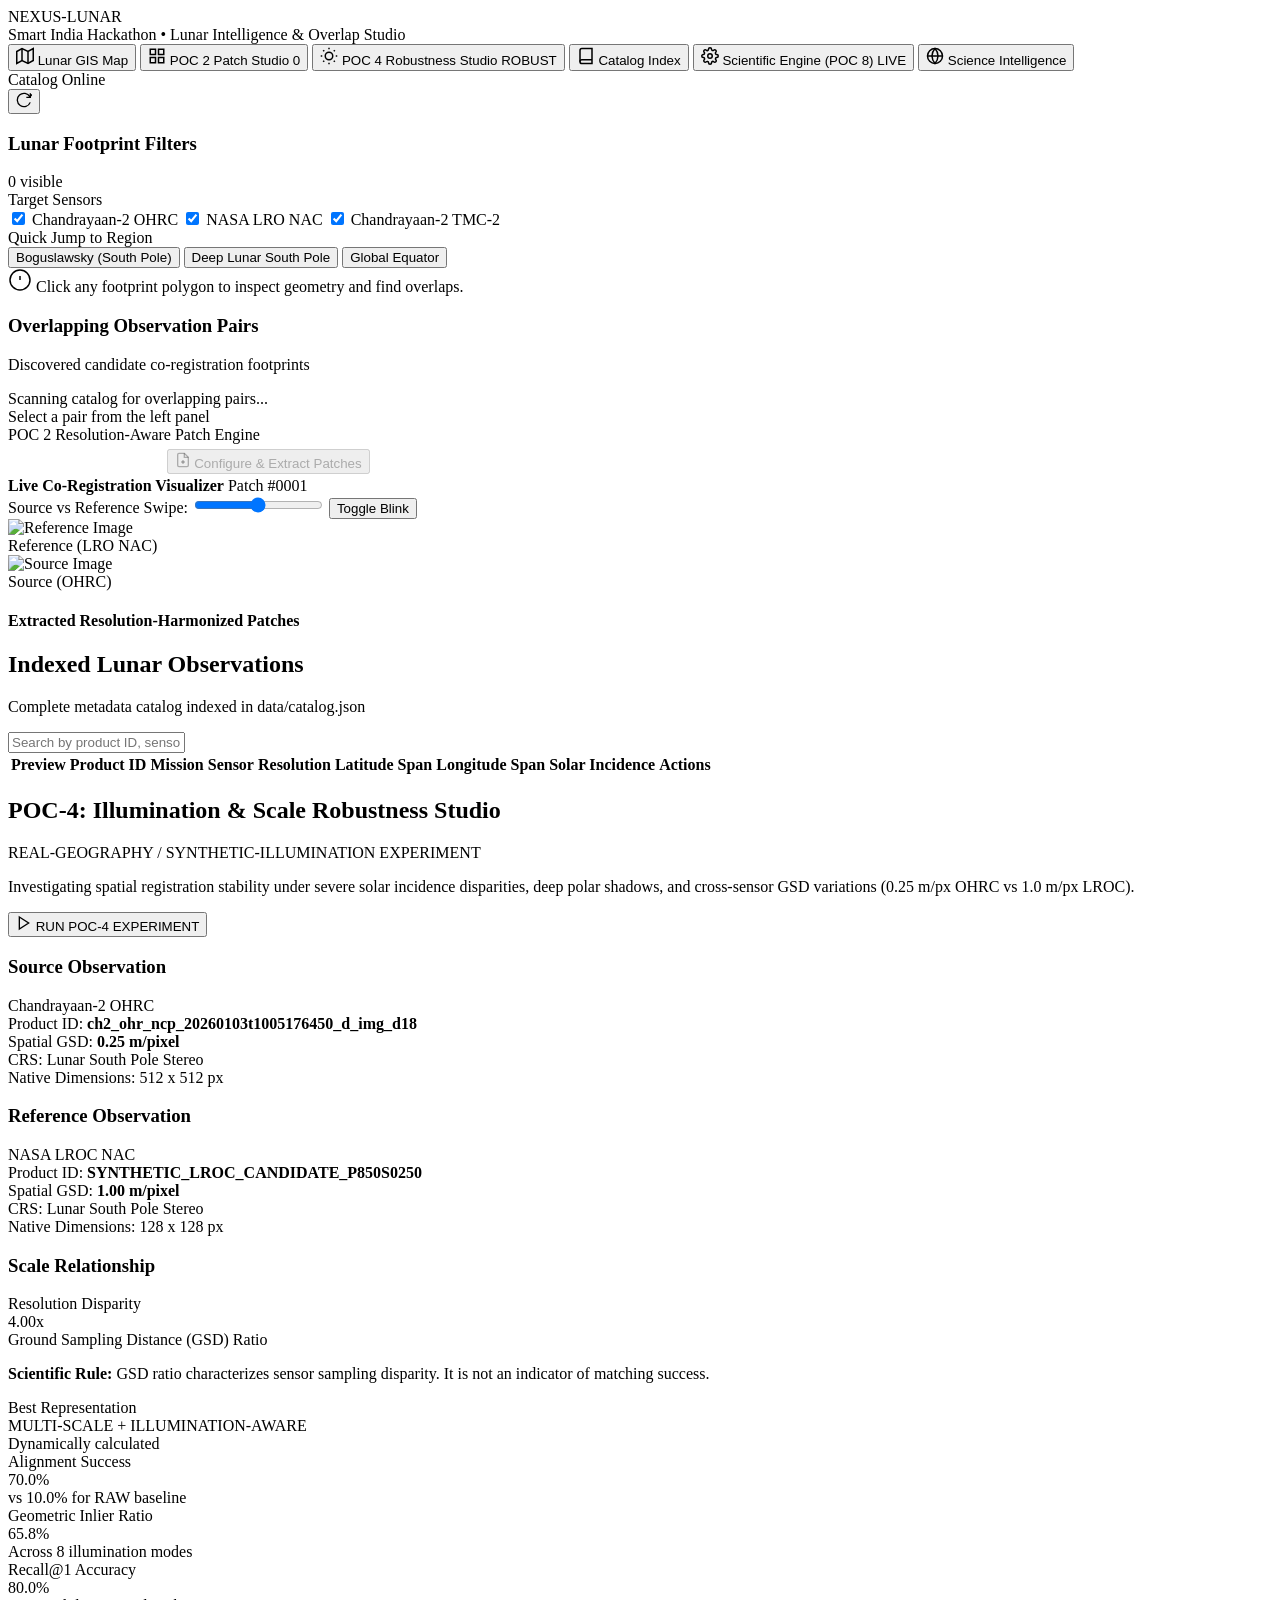
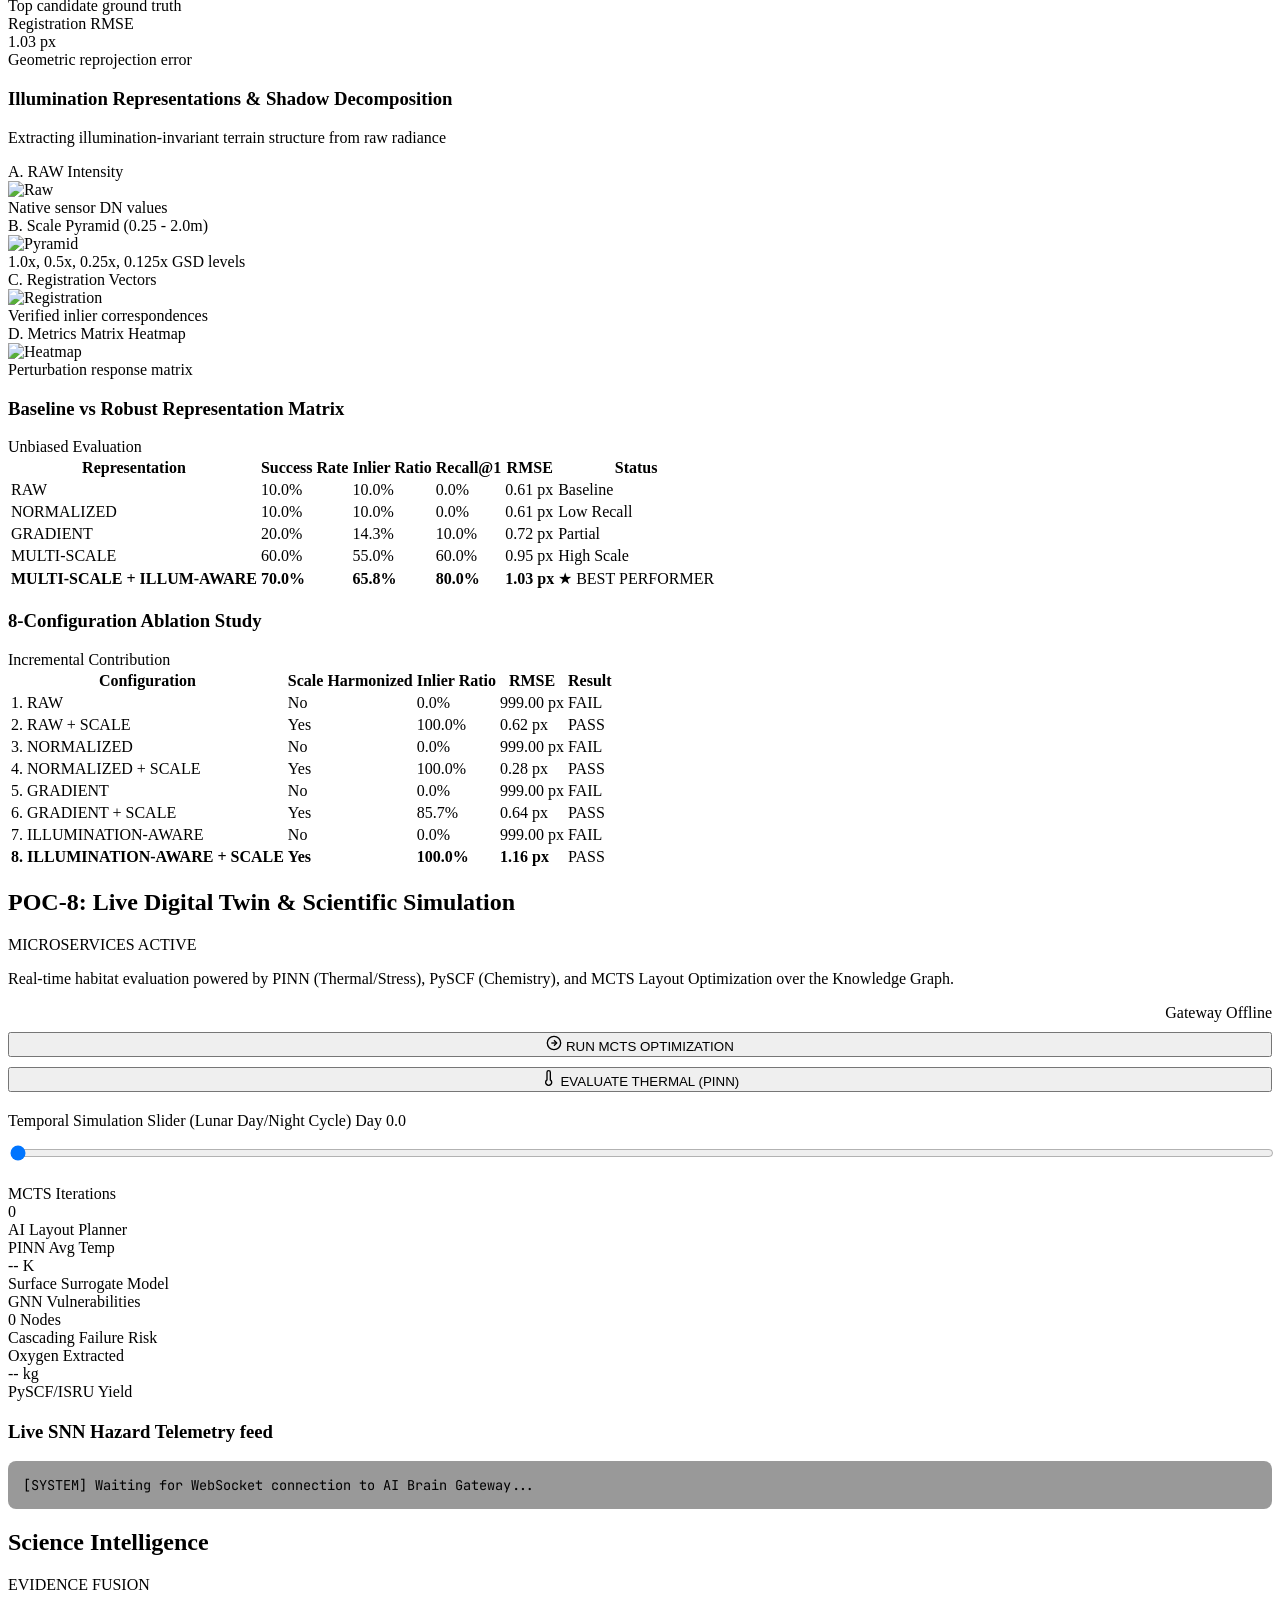
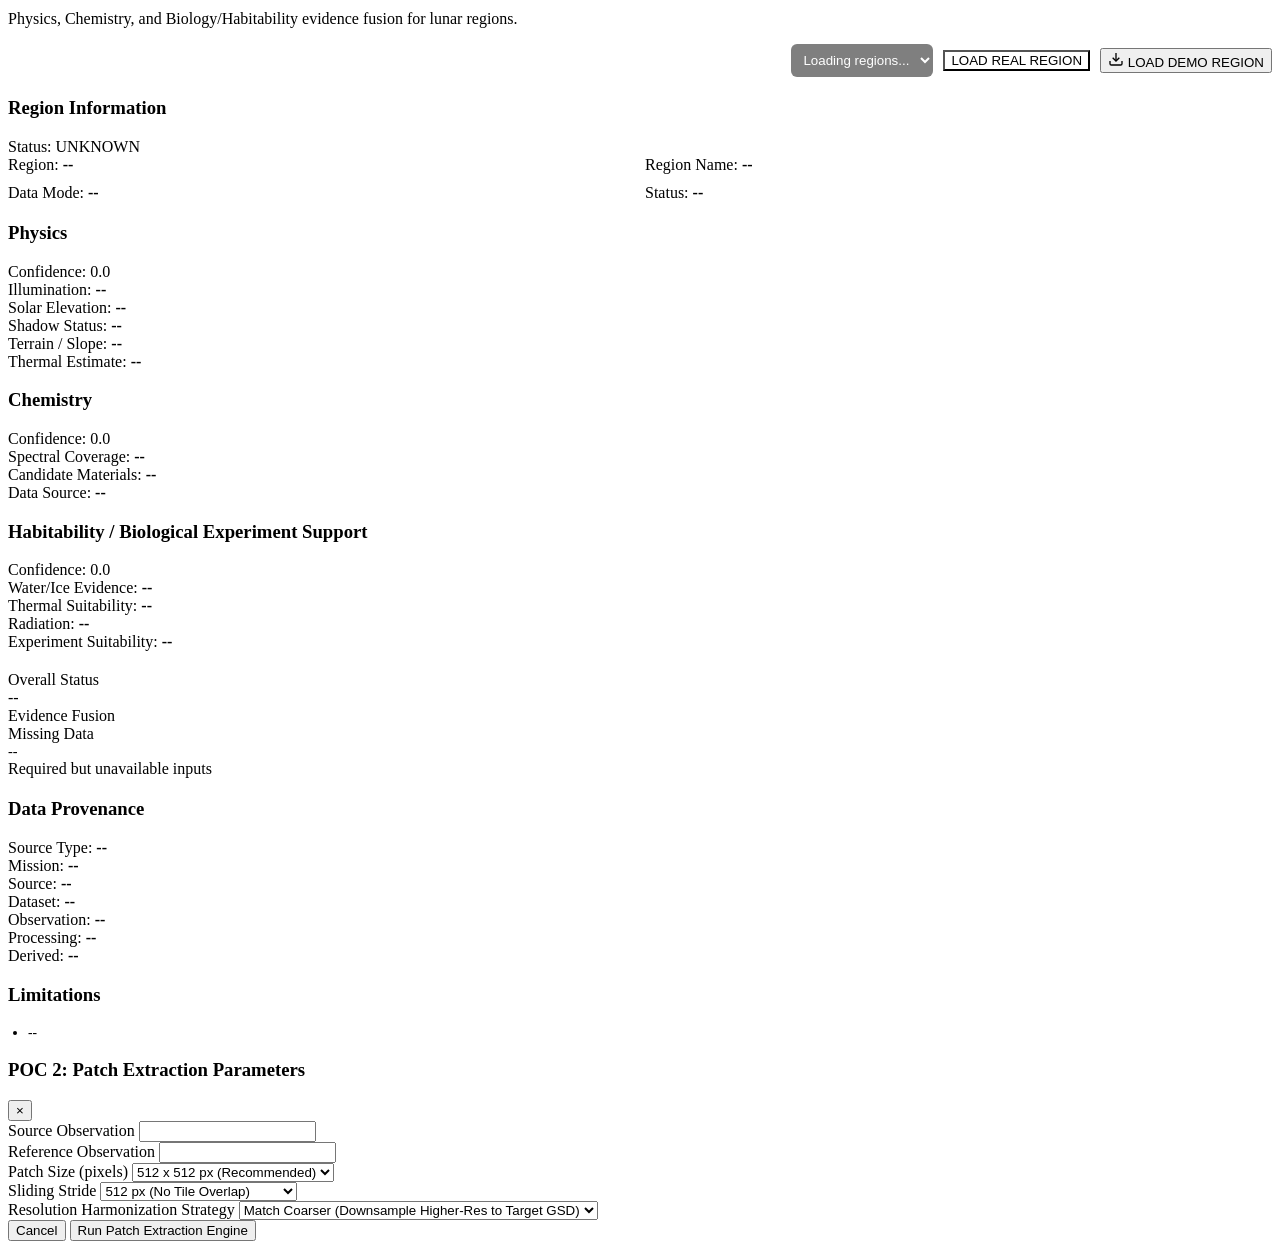
==== commit 52042e85: "Complete Real Data Ingestion Pipeline (Stage 3)" ====
--- a/web/index.html
+++ b/web/index.html
@@ -50,6 +50,10 @@
           Scientific Engine (POC 8)
           <span class="badge-pulse" id="scientificBadge">LIVE</span>
         </button>
+        <button class="nav-tab" data-tab="tab-science-intelligence" id="tabBtnScienceIntelligence">
+          <svg width="18" height="18" viewBox="0 0 24 24" fill="none" stroke="currentColor" stroke-width="2"><circle cx="12" cy="12" r="10"></circle><path d="M12 2a15.3 15.3 0 0 1 4 10 15.3 15.3 0 0 1-4 10 15.3 15.3 0 0 1-4-10 15.3 15.3 0 0 1 4-10z"></path><path d="M2 12h20"></path></svg>
+          Science Intelligence
+        </button>
       </div>
 
 
@@ -526,6 +530,154 @@
           </div>
         </div>
       </section>
+      <!-- TAB 6: Science Intelligence -->
+      <section class="tab-pane" id="tab-science-intelligence">
+        <div class="poc4-workspace">
+          <div class="poc4-top-banner glassmorphism">
+            <div class="banner-left">
+              <div class="banner-title-row">
+                <span class="pulse-dot active"></span>
+                <h2>Science Intelligence</h2>
+                <span class="provenance-pill">EVIDENCE FUSION</span>
+              </div>
+              <p class="banner-desc">
+                Physics, Chemistry, and Biology/Habitability evidence fusion for lunar regions.
+              </p>
+            </div>
+            <div class="banner-actions" style="display: flex; gap: 10px; align-items: center; flex-wrap: wrap; justify-content: flex-end;">
+              <select id="realRegionSelect" style="padding: 8px; border-radius: 6px; background: rgba(0,0,0,0.5); color: #fff; border: 1px solid var(--border-subtle); max-width: 200px;">
+                <option value="">Loading regions...</option>
+              </select>
+              <button class="btn-primary" id="btnLoadRealRegion" onclick="loadRealScienceRegion()" style="background: var(--accent-blue);">
+                LOAD REAL REGION
+              </button>
+              <button class="btn-secondary" id="btnLoadScienceData" onclick="loadScienceIntelligenceData('DEMO-LUNAR-001')">
+                <svg width="16" height="16" viewBox="0 0 24 24" fill="none" stroke="currentColor" stroke-width="2"><path d="M21 15v4a2 2 0 0 1-2 2H5a2 2 0 0 1-2-2v-4"></path><polyline points="7 10 12 15 17 10"></polyline><line x1="12" y1="15" x2="12" y2="3"></line></svg>
+                LOAD DEMO REGION
+              </button>
+            </div>
+          </div>
+          
+          <div id="empty-catalog-message" style="display: none; margin-top: 20px; padding: 20px; background: rgba(255,50,50,0.1); border: 1px solid rgba(255,50,50,0.3); border-radius: 8px;">
+            <h3 style="color: #ff6b6b; margin-top: 0;">REAL DATA MODE: No real observations available</h3>
+            <p>Import real mission data into the NEXUS-LUNAR catalog to enable REAL DATA MODE.</p>
+            <p>Import:</p>
+            <ul>
+              <li>Chandrayaan-2</li>
+              <li>NASA LRO</li>
+              <li>JAXA SELENE/Kaguya</li>
+            </ul>
+            <div style="margin-top: 15px; border-top: 1px solid rgba(255,255,255,0.1); padding-top: 15px;">
+              <h4>Catalog Status</h4>
+              <ul style="list-style: none; padding-left: 0;" id="catalog-status-counts">
+                <li>Real Regions: 0</li>
+                <li>NASA Products: 0</li>
+                <li>Chandrayaan-2 Products: 0</li>
+                <li>JAXA Products: 0</li>
+              </ul>
+            </div>
+          </div>
+
+          <!-- Region Information -->
+          <div id="science-content-area">
+          <div class="poc4-card glassmorphism" style="margin-top: 20px;">
+            <div class="card-header">
+              <h3>Region Information</h3>
+              <span class="tag-pill tag-green" id="sci-status-pill">Status: UNKNOWN</span>
+            </div>
+            <div class="card-body" style="display: grid; grid-template-columns: 1fr 1fr; gap: 10px;">
+              <div class="info-row"><span class="lbl">Region:</span> <strong id="sci-region-id">--</strong></div>
+              <div class="info-row"><span class="lbl">Region Name:</span> <strong id="sci-region-name">--</strong></div>
+              <div class="info-row"><span class="lbl">Data Mode:</span> <strong id="sci-data-mode">--</strong></div>
+              <div class="info-row"><span class="lbl">Status:</span> <strong id="sci-region-status">--</strong></div>
+            </div>
+          </div>
+
+          <div class="poc4-grid-row" style="margin-top: 20px;">
+            <div class="poc4-card glassmorphism" id="science-physics-panel">
+              <div class="card-header">
+                <h3>Physics</h3>
+                <span class="tag-pill tag-lro">Confidence: <span id="sci-phys-conf">0.0</span></span>
+              </div>
+              <div class="card-body">
+                <div class="info-row"><span class="lbl">Illumination:</span> <strong id="sci-phys-illum">--</strong></div>
+                <div class="info-row"><span class="lbl">Solar Elevation:</span> <strong id="sci-phys-solar-elev">--</strong></div>
+                <div class="info-row"><span class="lbl">Shadow Status:</span> <strong id="sci-phys-shadow-status">--</strong></div>
+                <div class="info-row"><span class="lbl">Terrain / Slope:</span> <strong id="sci-phys-terrain">--</strong></div>
+                <div class="info-row"><span class="lbl">Thermal Estimate:</span> <strong id="sci-phys-thermal">--</strong></div>
+              </div>
+            </div>
+
+            <div class="poc4-card glassmorphism" id="science-chemistry-panel">
+              <div class="card-header">
+                <h3>Chemistry</h3>
+                <span class="tag-pill tag-ohrc">Confidence: <span id="sci-chem-conf">0.0</span></span>
+              </div>
+              <div class="card-body">
+                <div class="info-row"><span class="lbl">Spectral Coverage:</span> <strong id="sci-chem-cov">--</strong></div>
+                <div class="info-row"><span class="lbl">Candidate Materials:</span> <strong id="sci-chem-mat">--</strong></div>
+                <div class="info-row"><span class="lbl">Data Source:</span> <strong id="sci-chem-source">--</strong></div>
+              </div>
+            </div>
+
+            <div class="poc4-card glassmorphism" id="science-biology-panel">
+              <div class="card-header">
+                <h3>Habitability / Biological Experiment Support</h3>
+                <span class="tag-pill tag-green">Confidence: <span id="sci-bio-conf">0.0</span></span>
+              </div>
+              <div class="card-body">
+                <div class="info-row"><span class="lbl">Water/Ice Evidence:</span> <strong id="sci-bio-water">--</strong></div>
+                <div class="info-row"><span class="lbl">Thermal Suitability:</span> <strong id="sci-bio-therm">--</strong></div>
+                <div class="info-row"><span class="lbl">Radiation:</span> <strong id="sci-bio-rad">--</strong></div>
+                <div class="info-row"><span class="lbl">Experiment Suitability:</span> <strong id="sci-bio-exp">--</strong></div>
+              </div>
+            </div>
+          </div>
+
+          <div class="metrics-scorecard-row" style="margin-top: 20px;">
+            <div class="score-card glassmorphism">
+              <div class="score-lbl">Overall Status</div>
+              <div class="score-val highlight-cyan" id="sci-fusion-status">--</div>
+              <div class="score-sub">Evidence Fusion</div>
+            </div>
+            <div class="score-card glassmorphism" style="flex: 2;">
+              <div class="score-lbl">Missing Data</div>
+              <div class="score-val highlight-amber" id="sci-fusion-missing" style="font-size: 0.9rem;">--</div>
+              <div class="score-sub">Required but unavailable inputs</div>
+            </div>
+          </div>
+
+          <div class="poc4-grid-row" style="margin-top: 20px;">
+            <div class="poc4-card glassmorphism" style="flex: 1;">
+              <div class="card-header">
+                <h3>Data Provenance</h3>
+              </div>
+              <div class="card-body">
+                <div class="info-row"><span class="lbl">Source Type:</span> <strong id="sci-prov-type">--</strong></div>
+                <div class="info-row"><span class="lbl">Mission:</span> <strong id="sci-prov-mission">--</strong></div>
+                <div class="info-row"><span class="lbl">Source:</span> <strong id="sci-prov-source">--</strong></div>
+                <div class="info-row"><span class="lbl">Dataset:</span> <strong id="sci-prov-dataset">--</strong></div>
+                <div class="info-row"><span class="lbl">Observation:</span> <strong id="sci-prov-obs">--</strong></div>
+                <div class="info-row"><span class="lbl">Processing:</span> <strong id="sci-prov-proc">--</strong></div>
+                <div class="info-row"><span class="lbl">Derived:</span> <strong id="sci-prov-derived">--</strong></div>
+              </div>
+            </div>
+            <div class="poc4-card glassmorphism" style="flex: 1;">
+              <div class="card-header">
+                <h3>Limitations</h3>
+              </div>
+              <div class="card-body">
+                <ul id="sci-limitations" style="font-size: 0.85rem; color: var(--text-secondary); padding-left: 20px;">
+                  <li>--</li>
+                </ul>
+              </div>
+            </div>
+          </div>
+        </div>
+      </section>
+        </div>
+        </div>
+      </section>
     </main>
   </div>
 
